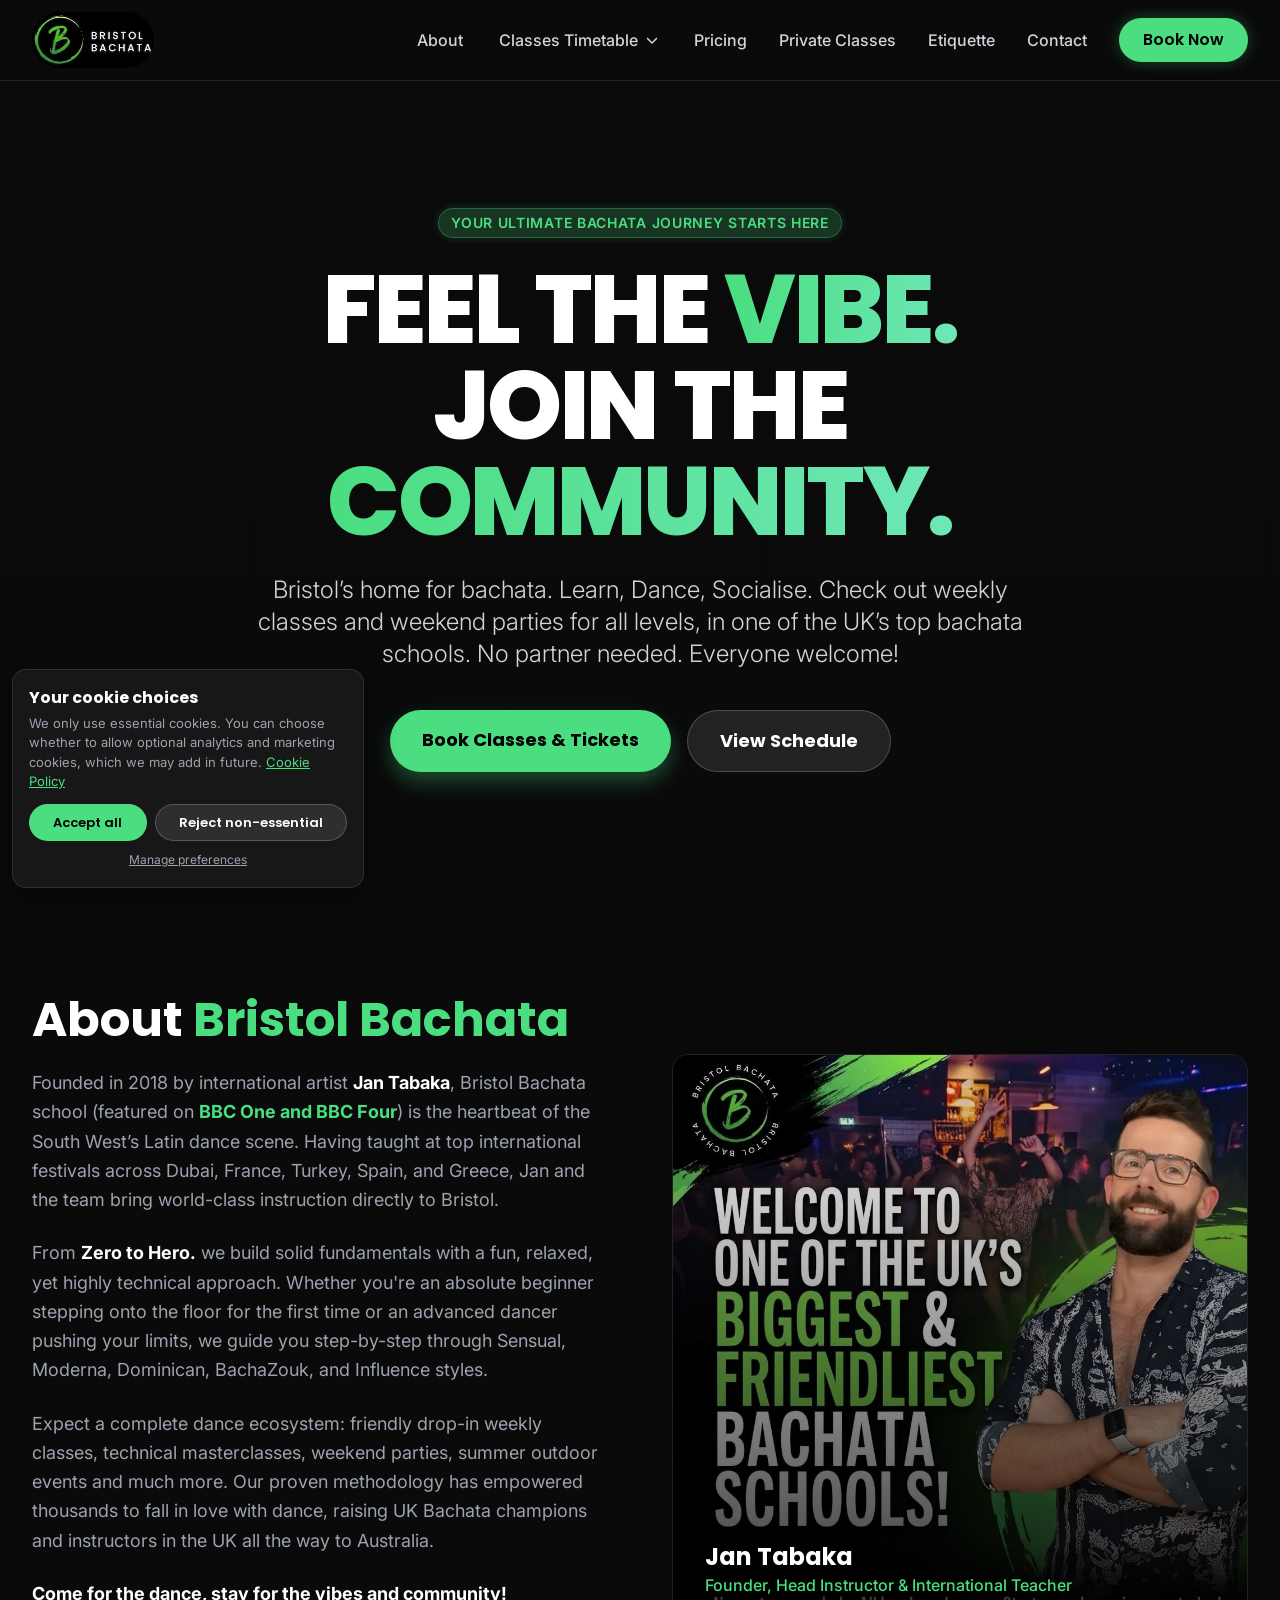
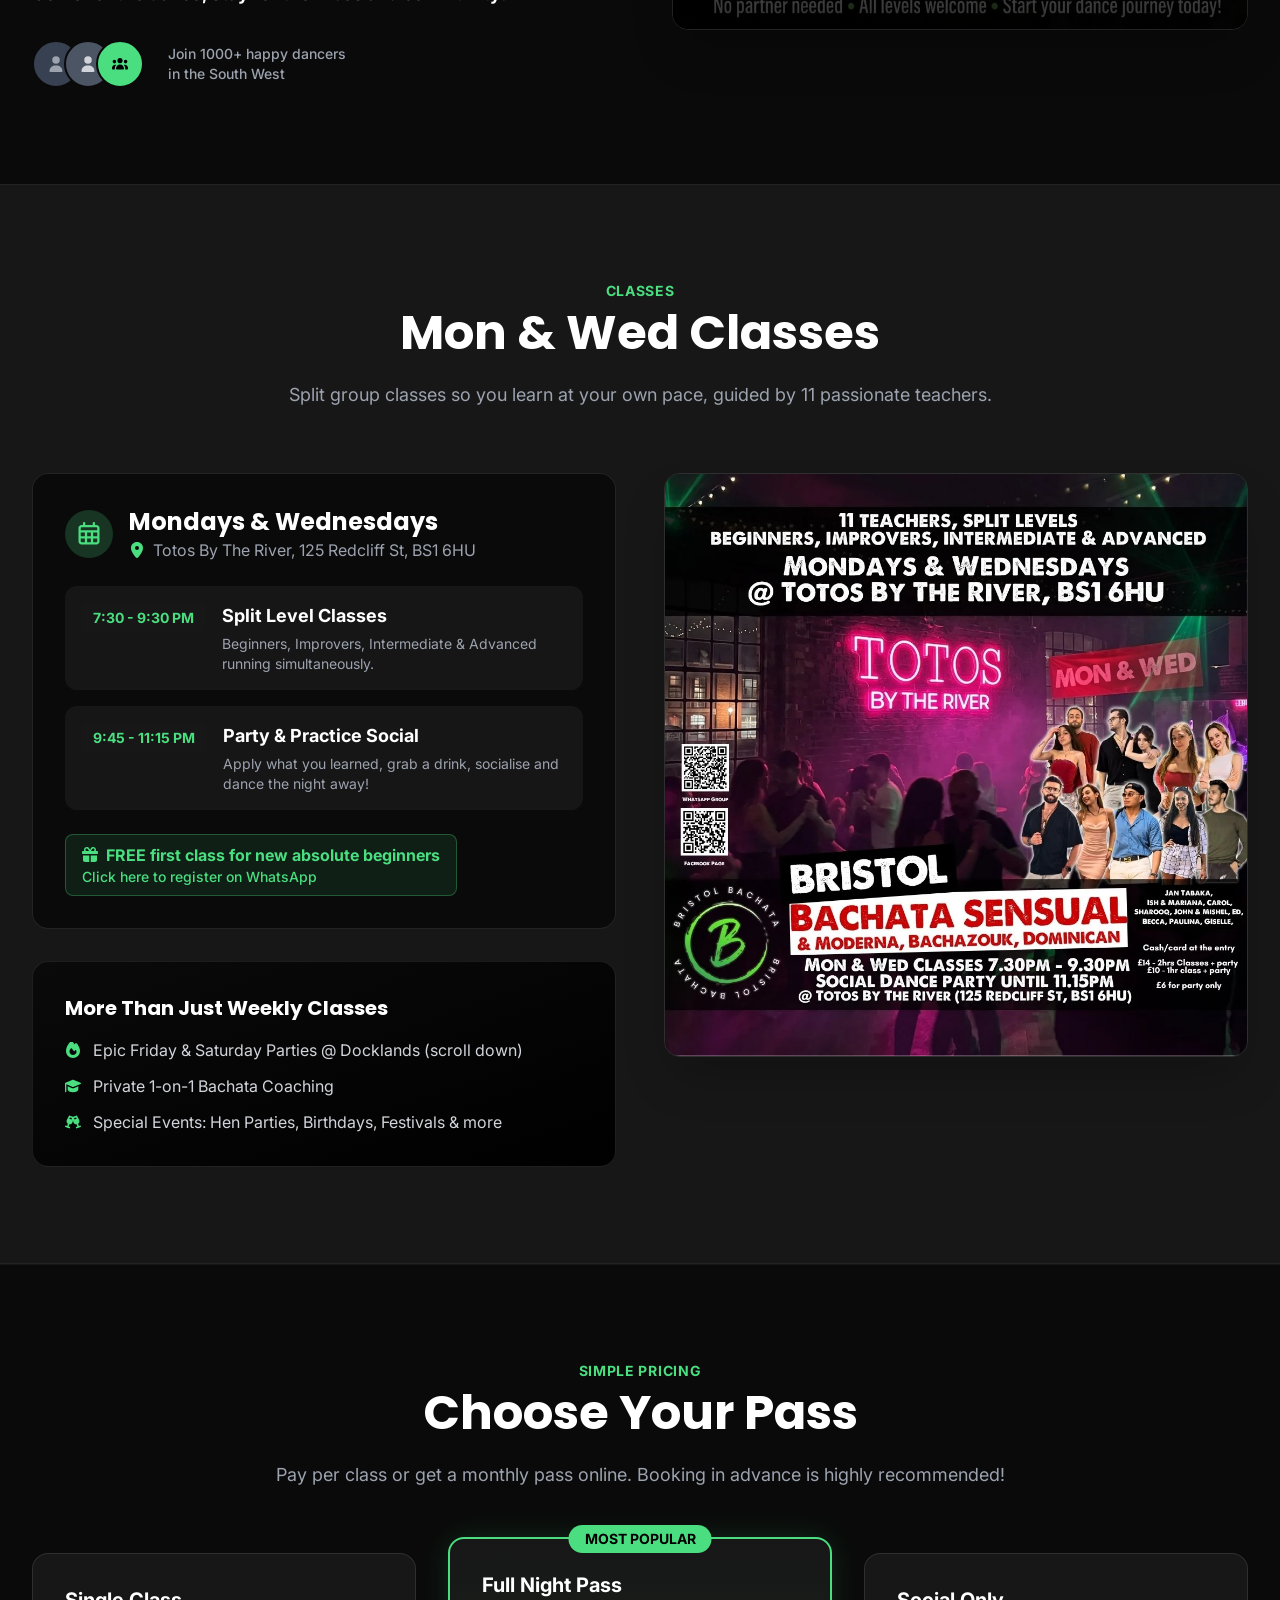
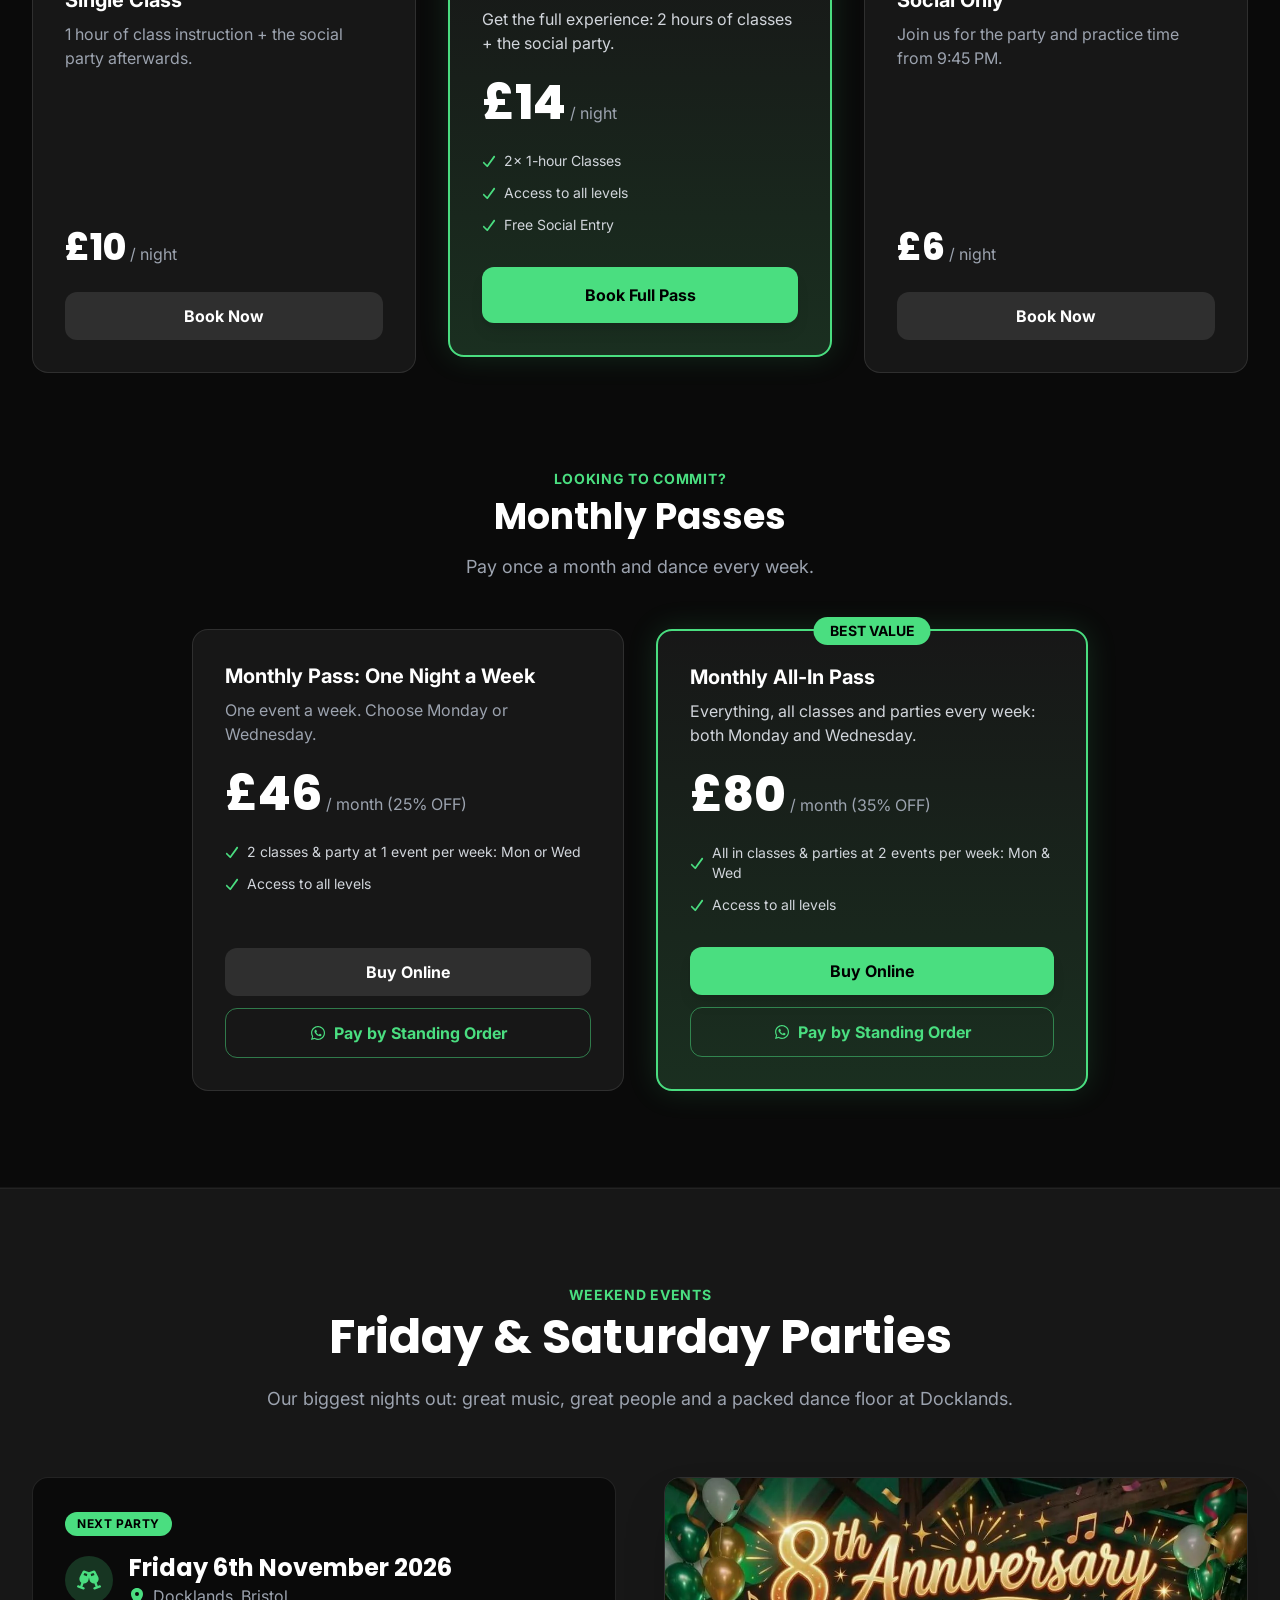
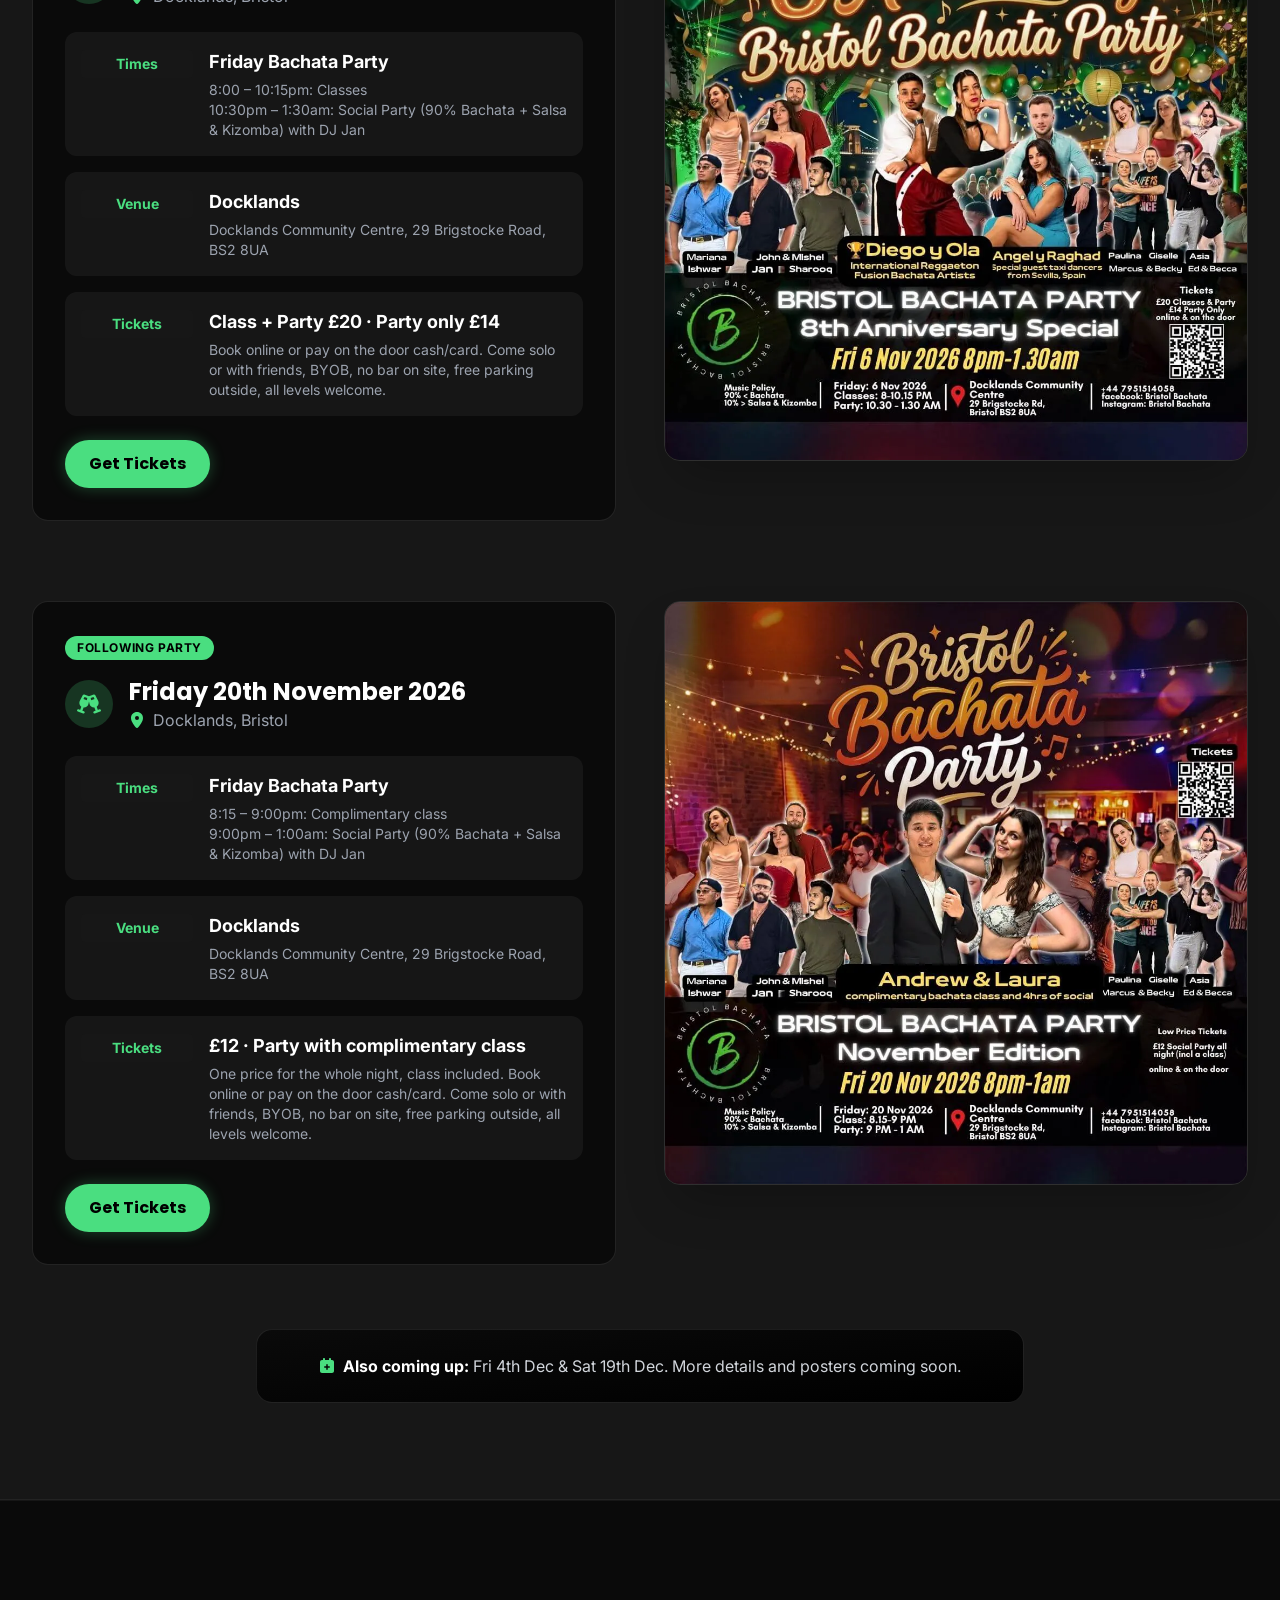
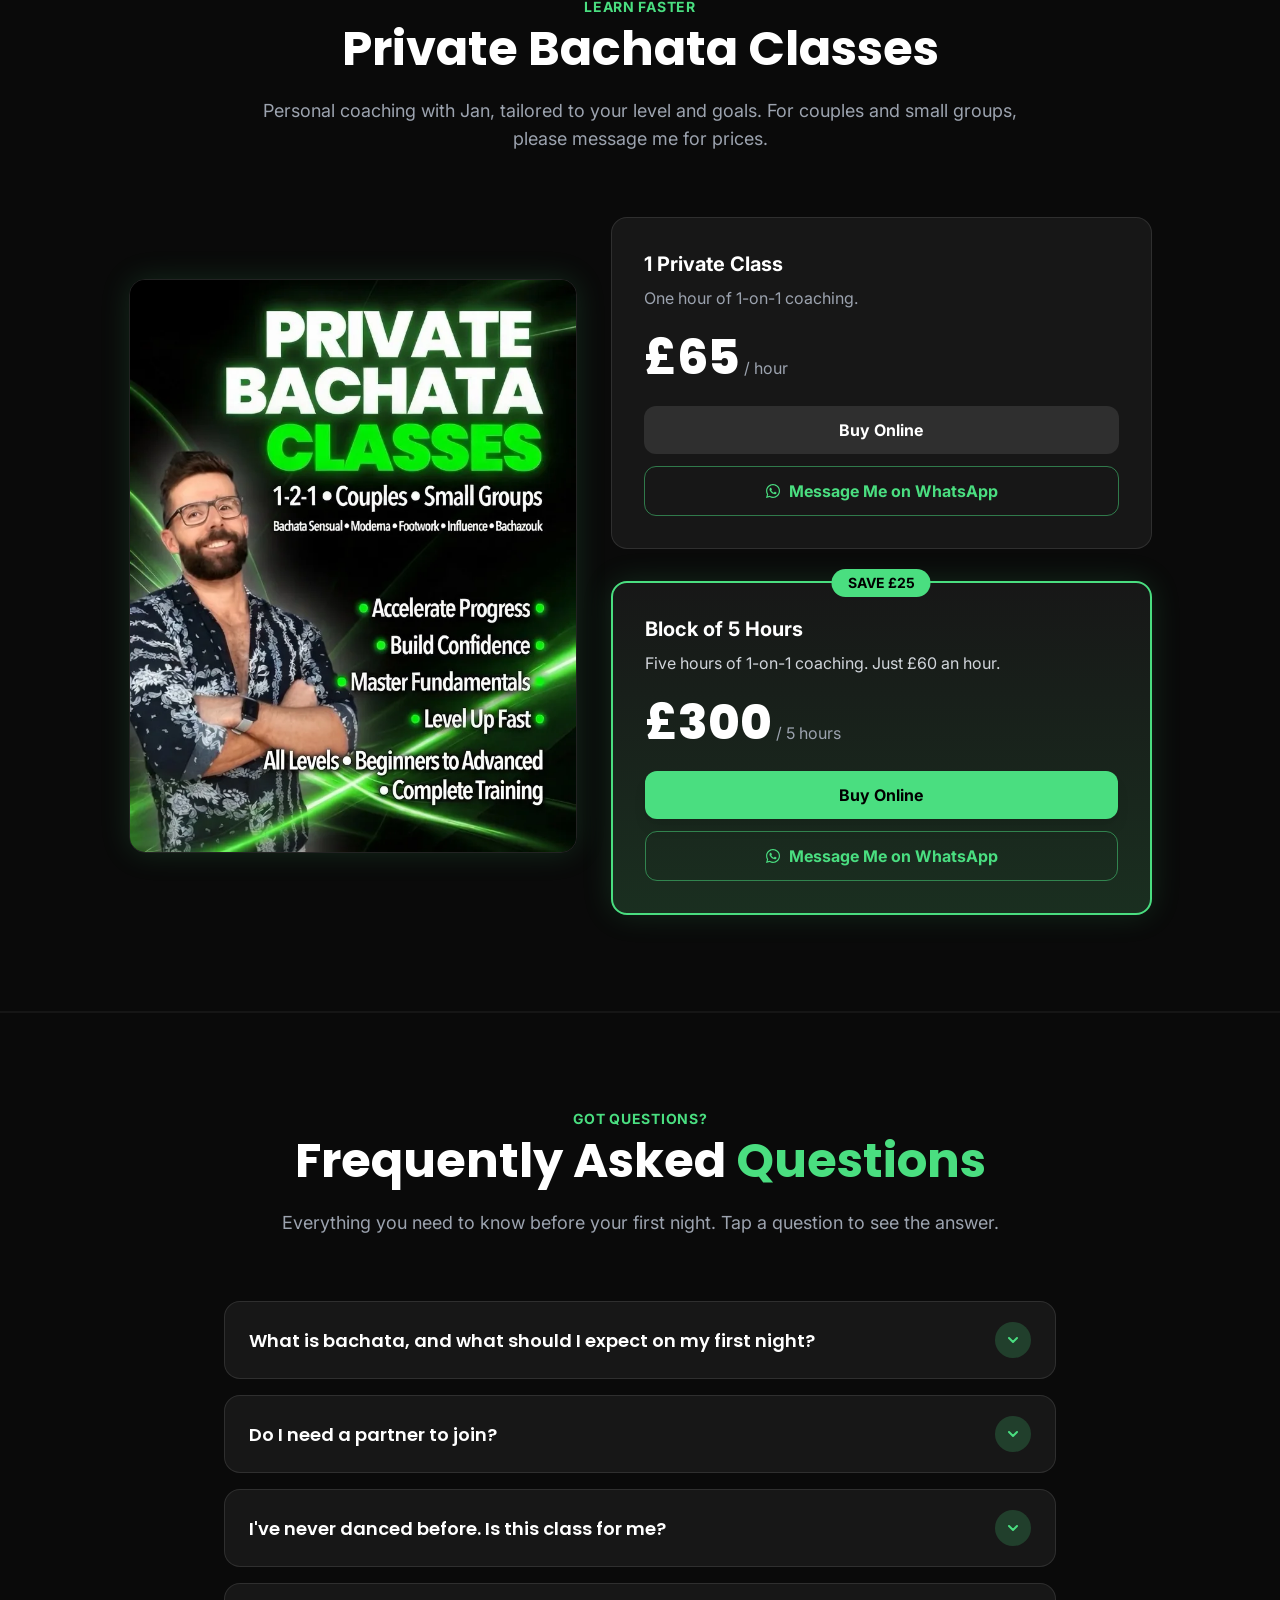
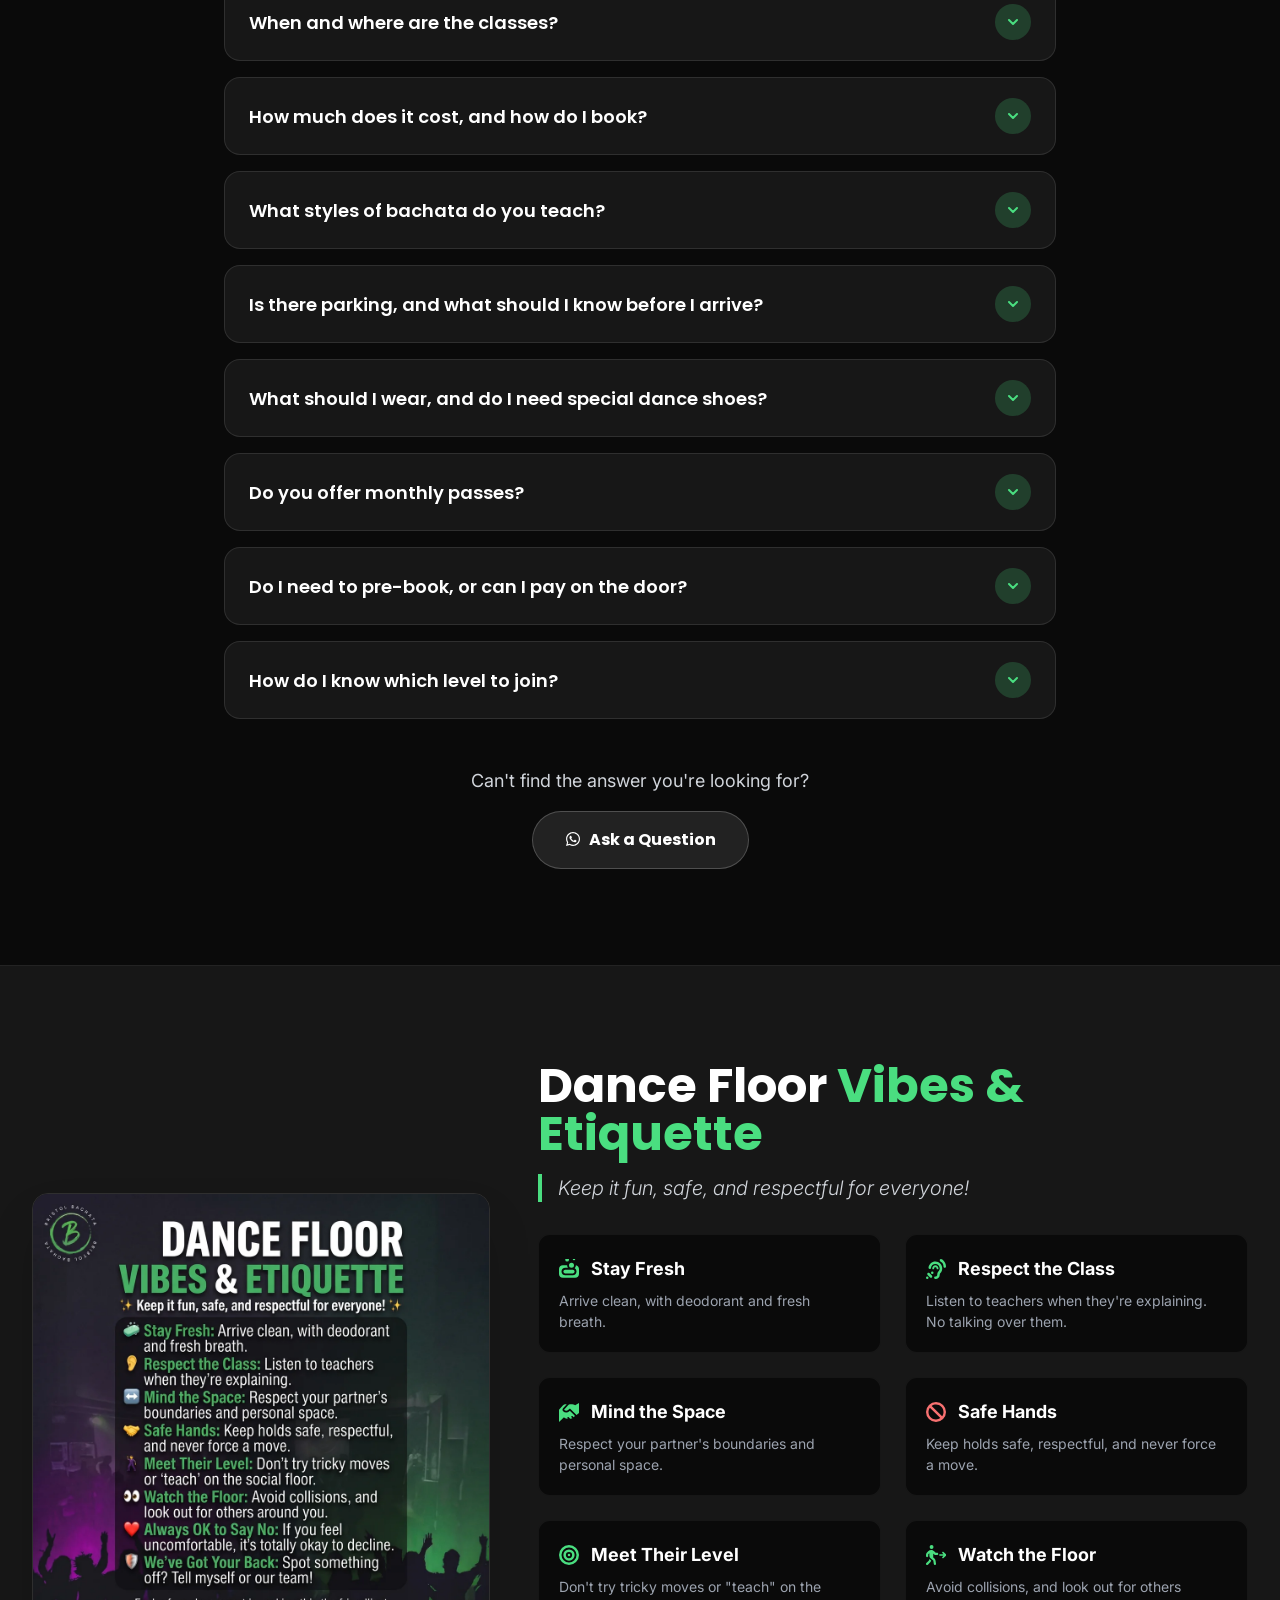
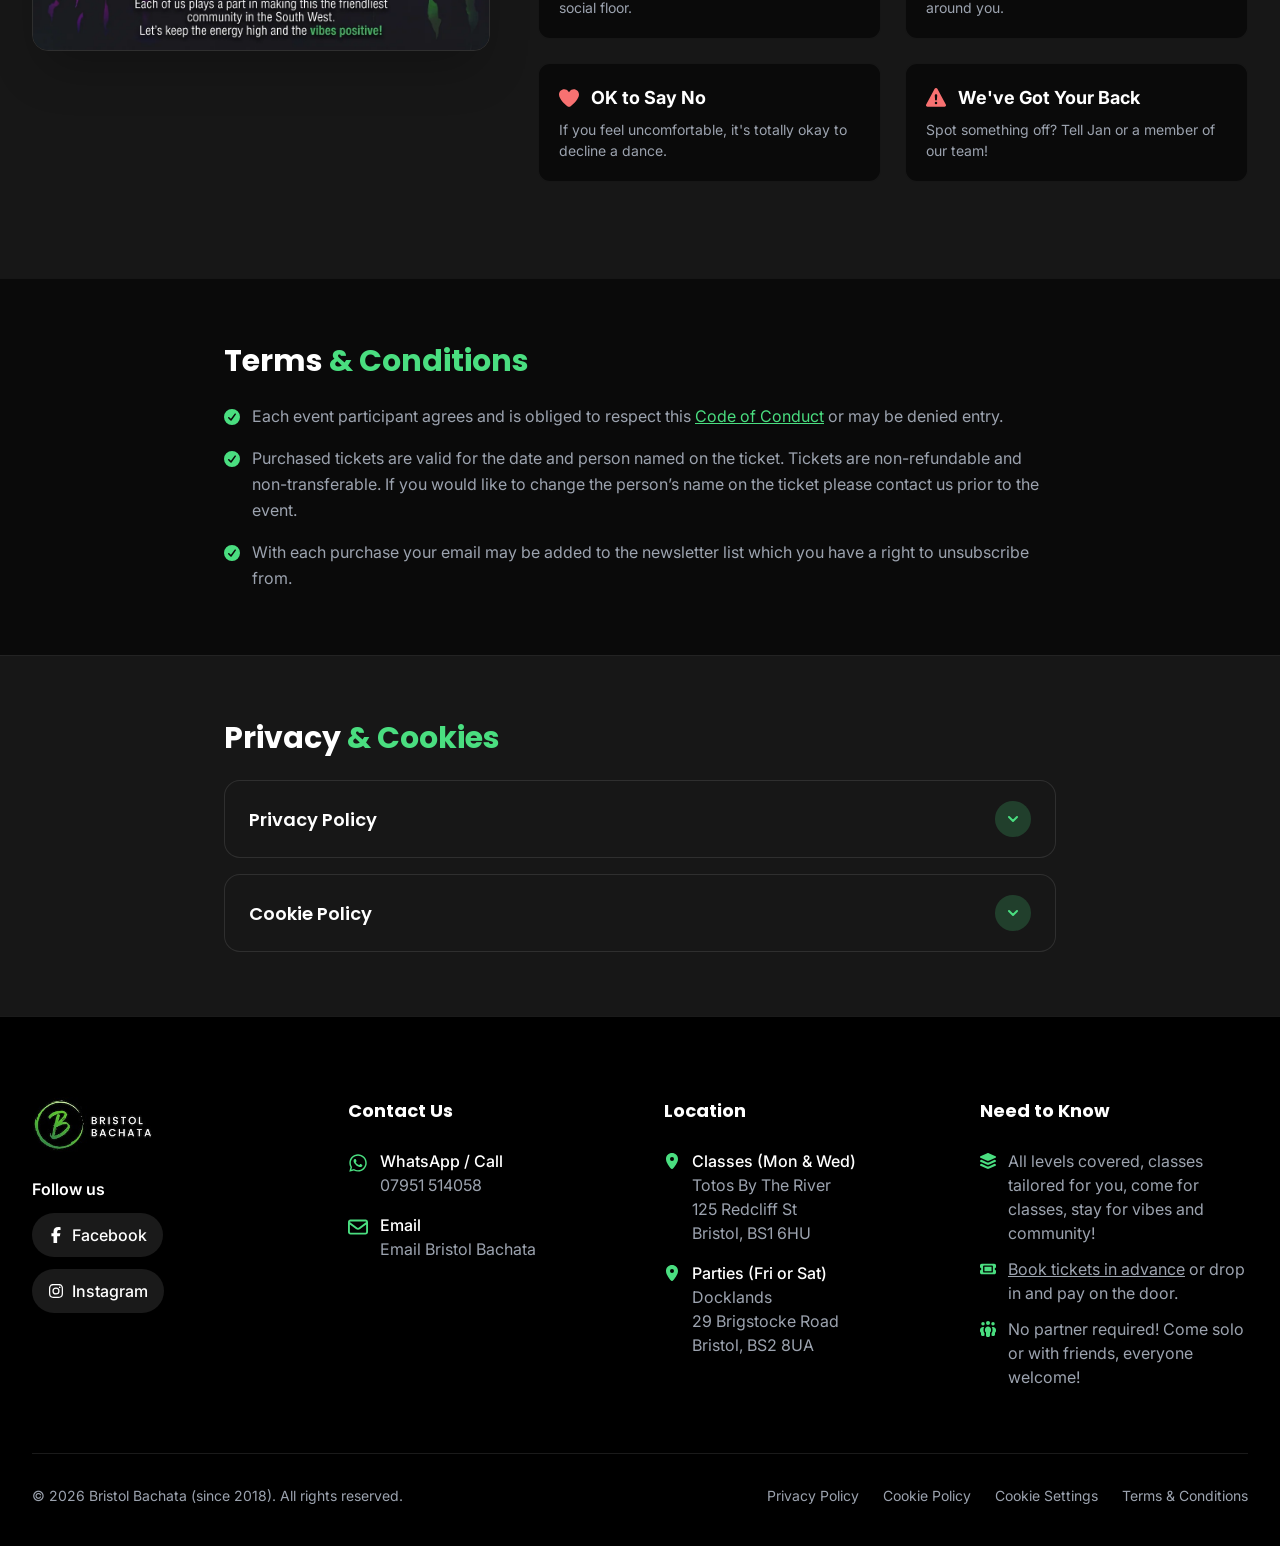
==== index.html @ 5a756c3c "little touches" ====
<!DOCTYPE html>
<html lang="en-GB" class="scroll-smooth">
<head>
    <meta charset="UTF-8">
    <meta name="viewport" content="width=device-width, initial-scale=1.0">
    <title>Bristol Bachata | Bachata Classes &amp; Parties in Bristol</title>
    <meta name="description" content="Bachata classes in Bristol every Monday &amp; Wednesday for all levels, plus Friday &amp; Saturday parties. No partner needed. Free first class for absolute beginners.">
    <meta name="robots" content="index, follow, max-image-preview:large, max-snippet:-1">
    <meta name="theme-color" content="#0a0a0a">
    <meta name="color-scheme" content="dark">
    <link rel="canonical" href="https://bristolbachata.co.uk/">
    <link rel="icon" href="/favicon.ico" sizes="48x48">
    <link rel="icon" href="/icon-192.png" type="image/png" sizes="192x192">
    <link rel="apple-touch-icon" href="/apple-touch-icon.png">

    <!-- Social sharing. Domain: bristolbachata.co.uk. If it ever changes, update this file, robots.txt and sitemap.xml -->
    <meta property="og:type" content="website">
    <meta property="og:site_name" content="Bristol Bachata">
    <meta property="og:locale" content="en_GB">
    <meta property="og:title" content="Bristol Bachata | Bachata Classes &amp; Parties in Bristol">
    <meta property="og:description" content="Bachata classes every Monday &amp; Wednesday for all levels, plus Friday &amp; Saturday parties. No partner needed. Free first class for absolute beginners.">
    <meta property="og:url" content="https://bristolbachata.co.uk/">
    <meta property="og:image" content="https://bristolbachata.co.uk/og-preview.webp">
    <meta property="og:image:type" content="image/webp">
    <meta property="og:image:width" content="1200">
    <meta property="og:image:height" content="630">
    <meta property="og:image:alt" content="Bristol Bachata logo with the words Feel the vibe. Join the community.">
    <meta name="twitter:card" content="summary_large_image">
    <meta name="twitter:title" content="Bristol Bachata | Bachata Classes &amp; Parties in Bristol">
    <meta name="twitter:description" content="Bachata classes every Monday &amp; Wednesday for all levels, plus Friday &amp; Saturday parties. No partner needed.">
    <meta name="twitter:image" content="https://bristolbachata.co.uk/og-preview.webp">

    <link rel="preconnect" href="https://fonts.googleapis.com">
    <link rel="preconnect" href="https://fonts.gstatic.com" crossorigin>

    <!-- All render-blocking CSS is inline: site rules first, then the minified Tailwind build (tailwind.css). Rebuild Tailwind, then paste the new output over the last line of this block. -->
    <style>
        html, body { max-width: 100%; overflow-x: hidden; }
        body { margin: 0; background: #0a0a0a; color: #f3f4f6; }
        .skip-link { position: absolute; top: -4rem; left: 1rem; z-index: 100; padding: .5rem 1rem; border-radius: .5rem; background: #4ade80; color: #000; font-weight: 600; }
        .skip-link:focus { top: 1rem; }
        .icon { display: inline-block; width: 1em; height: 1em; fill: currentColor; vertical-align: -.125em; flex-shrink: 0; }
        .private-grid { display: grid; gap: 2rem; align-items: center; max-width: 64rem; margin-inline: auto; }
        .private-cards { display: grid; gap: 2rem; }
        .private-poster { width: 100%; max-width: 28rem; height: auto; margin-inline: auto; }
        @media (min-width: 768px) and (max-width: 1023px) { .private-cards { grid-template-columns: 1fr 1fr; } }
        @media (min-width: 1024px) { .private-grid { grid-template-columns: 5fr 6fr; } }
        .nav-dropdown { position: relative; }
        .nav-dropdown summary { display: flex; align-items: center; gap: .5rem; padding: .5rem .25rem; list-style: none; cursor: pointer; }
        .nav-dropdown summary::-webkit-details-marker { display: none; }
*,:after,:before{--tw-border-spacing-x:0;--tw-border-spacing-y:0;--tw-translate-x:0;--tw-translate-y:0;--tw-rotate:0;--tw-skew-x:0;--tw-skew-y:0;--tw-scale-x:1;--tw-scale-y:1;--tw-pan-x: ;--tw-pan-y: ;--tw-pinch-zoom: ;--tw-scroll-snap-strictness:proximity;--tw-gradient-from-position: ;--tw-gradient-via-position: ;--tw-gradient-to-position: ;--tw-ordinal: ;--tw-slashed-zero: ;--tw-numeric-figure: ;--tw-numeric-spacing: ;--tw-numeric-fraction: ;--tw-ring-inset: ;--tw-ring-offset-width:0px;--tw-ring-offset-color:#fff;--tw-ring-color:rgba(59,130,246,.5);--tw-ring-offset-shadow:0 0 #0000;--tw-ring-shadow:0 0 #0000;--tw-shadow:0 0 #0000;--tw-shadow-colored:0 0 #0000;--tw-blur: ;--tw-brightness: ;--tw-contrast: ;--tw-grayscale: ;--tw-hue-rotate: ;--tw-invert: ;--tw-saturate: ;--tw-sepia: ;--tw-drop-shadow: ;--tw-backdrop-blur: ;--tw-backdrop-brightness: ;--tw-backdrop-contrast: ;--tw-backdrop-grayscale: ;--tw-backdrop-hue-rotate: ;--tw-backdrop-invert: ;--tw-backdrop-opacity: ;--tw-backdrop-saturate: ;--tw-backdrop-sepia: ;--tw-contain-size: ;--tw-contain-layout: ;--tw-contain-paint: ;--tw-contain-style: }::backdrop{--tw-border-spacing-x:0;--tw-border-spacing-y:0;--tw-translate-x:0;--tw-translate-y:0;--tw-rotate:0;--tw-skew-x:0;--tw-skew-y:0;--tw-scale-x:1;--tw-scale-y:1;--tw-pan-x: ;--tw-pan-y: ;--tw-pinch-zoom: ;--tw-scroll-snap-strictness:proximity;--tw-gradient-from-position: ;--tw-gradient-via-position: ;--tw-gradient-to-position: ;--tw-ordinal: ;--tw-slashed-zero: ;--tw-numeric-figure: ;--tw-numeric-spacing: ;--tw-numeric-fraction: ;--tw-ring-inset: ;--tw-ring-offset-width:0px;--tw-ring-offset-color:#fff;--tw-ring-color:rgba(59,130,246,.5);--tw-ring-offset-shadow:0 0 #0000;--tw-ring-shadow:0 0 #0000;--tw-shadow:0 0 #0000;--tw-shadow-colored:0 0 #0000;--tw-blur: ;--tw-brightness: ;--tw-contrast: ;--tw-grayscale: ;--tw-hue-rotate: ;--tw-invert: ;--tw-saturate: ;--tw-sepia: ;--tw-drop-shadow: ;--tw-backdrop-blur: ;--tw-backdrop-brightness: ;--tw-backdrop-contrast: ;--tw-backdrop-grayscale: ;--tw-backdrop-hue-rotate: ;--tw-backdrop-invert: ;--tw-backdrop-opacity: ;--tw-backdrop-saturate: ;--tw-backdrop-sepia: ;--tw-contain-size: ;--tw-contain-layout: ;--tw-contain-paint: ;--tw-contain-style: }/*! tailwindcss v3.4.17 | MIT License | https://tailwindcss.com*/*,:after,:before{border:0 solid #e5e7eb;box-sizing:border-box}:after,:before{--tw-content:""}:host,html{line-height:1.5;-webkit-text-size-adjust:100%;font-family:Inter,sans-serif;font-feature-settings:normal;font-variation-settings:normal;-moz-tab-size:4;-o-tab-size:4;tab-size:4;-webkit-tap-highlight-color:transparent}body{line-height:inherit;margin:0}hr{border-top-width:1px;color:inherit;height:0}abbr:where([title]){-webkit-text-decoration:underline dotted;text-decoration:underline dotted}h1,h2,h3,h4,h5,h6{font-size:inherit;font-weight:inherit}a{color:inherit;text-decoration:inherit}b,strong{font-weight:bolder}code,kbd,pre,samp{font-family:ui-monospace,SFMono-Regular,Menlo,Monaco,Consolas,Liberation Mono,Courier New,monospace;font-feature-settings:normal;font-size:1em;font-variation-settings:normal}small{font-size:80%}sub,sup{font-size:75%;line-height:0;position:relative;vertical-align:baseline}sub{bottom:-.25em}sup{top:-.5em}table{border-collapse:collapse;border-color:inherit;text-indent:0}button,input,optgroup,select,textarea{color:inherit;font-family:inherit;font-feature-settings:inherit;font-size:100%;font-variation-settings:inherit;font-weight:inherit;letter-spacing:inherit;line-height:inherit;margin:0;padding:0}button,select{text-transform:none}button,input:where([type=button]),input:where([type=reset]),input:where([type=submit]){-webkit-appearance:button;background-color:transparent;background-image:none}:-moz-focusring{outline:auto}:-moz-ui-invalid{box-shadow:none}progress{vertical-align:baseline}::-webkit-inner-spin-button,::-webkit-outer-spin-button{height:auto}[type=search]{-webkit-appearance:textfield;outline-offset:-2px}::-webkit-search-decoration{-webkit-appearance:none}::-webkit-file-upload-button{-webkit-appearance:button;font:inherit}summary{display:list-item}blockquote,dd,dl,figure,h1,h2,h3,h4,h5,h6,hr,p,pre{margin:0}fieldset{margin:0}fieldset,legend{padding:0}menu,ol,ul{list-style:none;margin:0;padding:0}dialog{padding:0}textarea{resize:vertical}input::-moz-placeholder,textarea::-moz-placeholder{color:#9ca3af;opacity:1}input::placeholder,textarea::placeholder{color:#9ca3af;opacity:1}[role=button],button{cursor:pointer}:disabled{cursor:default}audio,canvas,embed,iframe,img,object,svg,video{display:block;vertical-align:middle}img,video{height:auto;max-width:100%}[hidden]:where(:not([hidden=until-found])){display:none}.sr-only{height:1px;margin:-1px;overflow:hidden;padding:0;position:absolute;width:1px;clip:rect(0,0,0,0);border-width:0;white-space:nowrap}.fixed{position:fixed}.absolute{position:absolute}.relative{position:relative}.inset-0{inset:0}.inset-x-4{left:1rem;right:1rem}.-right-10{right:-2.5rem}.-top-10{top:-2.5rem}.bottom-4{bottom:1rem}.left-0{left:0}.left-1\/2{left:50%}.right-0{right:0}.top-0{top:0}.top-1\/2{top:50%}.-z-10{z-index:-10}.z-0{z-index:0}.z-10{z-index:10}.z-50{z-index:50}.z-\[70\]{z-index:70}.mx-auto{margin-left:auto;margin-right:auto}.mb-10{margin-bottom:2.5rem}.mb-12{margin-bottom:3rem}.mb-16{margin-bottom:4rem}.mb-2{margin-bottom:.5rem}.mb-3{margin-bottom:.75rem}.mb-4{margin-bottom:1rem}.mb-5{margin-bottom:1.25rem}.mb-6{margin-bottom:1.5rem}.mb-8{margin-bottom:2rem}.mr-2{margin-right:.5rem}.mt-0{margin-top:0}.mt-0\.5{margin-top:.125rem}.mt-1{margin-top:.25rem}.mt-1\.5{margin-top:.375rem}.mt-12{margin-top:3rem}.mt-16{margin-top:4rem}.mt-2{margin-top:.5rem}.mt-24{margin-top:6rem}.mt-4{margin-top:1rem}.mt-6{margin-top:1.5rem}.mt-8{margin-top:2rem}.mt-auto{margin-top:auto}.block{display:block}.inline-block{display:inline-block}.flex{display:flex}.inline-flex{display:inline-flex}.grid{display:grid}.hidden{display:none}.h-12{height:3rem}.h-14{height:3.5rem}.h-20{height:5rem}.h-6{height:1.5rem}.h-64{height:16rem}.h-9{height:2.25rem}.h-96{height:24rem}.h-auto{height:auto}.h-full{height:100%}.h-screen{height:100vh}.max-h-\[85vh\]{max-height:85vh}.w-11{width:2.75rem}.w-12{width:3rem}.w-24{width:6rem}.w-4{width:1rem}.w-64{width:16rem}.w-9{width:2.25rem}.w-96{width:24rem}.w-full{width:100%}.min-w-0{min-width:0}.max-w-2xl{max-width:42rem}.max-w-3xl{max-width:48rem}.max-w-4xl{max-width:56rem}.max-w-5xl{max-width:64rem}.max-w-7xl{max-width:80rem}.flex-1{flex:1 1 0%}.flex-shrink-0{flex-shrink:0}.flex-grow{flex-grow:1}.-translate-x-1\/2{--tw-translate-x:-50%}.-translate-x-1\/2,.-translate-y-1\/2{transform:translate(var(--tw-translate-x),var(--tw-translate-y)) rotate(var(--tw-rotate)) skewX(var(--tw-skew-x)) skewY(var(--tw-skew-y)) scaleX(var(--tw-scale-x)) scaleY(var(--tw-scale-y))}.-translate-y-1\/2{--tw-translate-y:-50%}.translate-x-1\/2{--tw-translate-x:50%}.transform,.translate-x-1\/2{transform:translate(var(--tw-translate-x),var(--tw-translate-y)) rotate(var(--tw-rotate)) skewX(var(--tw-skew-x)) skewY(var(--tw-skew-y)) scaleX(var(--tw-scale-x)) scaleY(var(--tw-scale-y))}.cursor-pointer{cursor:pointer}.scroll-mt-28{scroll-margin-top:7rem}.list-none{list-style-type:none}.grid-cols-1{grid-template-columns:repeat(1,minmax(0,1fr))}.flex-col{flex-direction:column}.flex-wrap{flex-wrap:wrap}.items-start{align-items:flex-start}.items-center{align-items:center}.justify-end{justify-content:flex-end}.justify-center{justify-content:center}.justify-between{justify-content:space-between}.gap-12{gap:3rem}.gap-16{gap:4rem}.gap-2{gap:.5rem}.gap-3{gap:.75rem}.gap-4{gap:1rem}.gap-6{gap:1.5rem}.gap-8{gap:2rem}.gap-x-6{-moz-column-gap:1.5rem;column-gap:1.5rem}.gap-y-2{row-gap:.5rem}.-space-x-4>:not([hidden])~:not([hidden]){--tw-space-x-reverse:0;margin-left:calc(-1rem*(1 - var(--tw-space-x-reverse)));margin-right:calc(-1rem*var(--tw-space-x-reverse))}.space-x-8>:not([hidden])~:not([hidden]){--tw-space-x-reverse:0;margin-left:calc(2rem*(1 - var(--tw-space-x-reverse)));margin-right:calc(2rem*var(--tw-space-x-reverse))}.space-y-1>:not([hidden])~:not([hidden]){--tw-space-y-reverse:0;margin-bottom:calc(.25rem*var(--tw-space-y-reverse));margin-top:calc(.25rem*(1 - var(--tw-space-y-reverse)))}.space-y-2>:not([hidden])~:not([hidden]){--tw-space-y-reverse:0;margin-bottom:calc(.5rem*var(--tw-space-y-reverse));margin-top:calc(.5rem*(1 - var(--tw-space-y-reverse)))}.space-y-20>:not([hidden])~:not([hidden]){--tw-space-y-reverse:0;margin-bottom:calc(5rem*var(--tw-space-y-reverse));margin-top:calc(5rem*(1 - var(--tw-space-y-reverse)))}.space-y-3>:not([hidden])~:not([hidden]){--tw-space-y-reverse:0;margin-bottom:calc(.75rem*var(--tw-space-y-reverse));margin-top:calc(.75rem*(1 - var(--tw-space-y-reverse)))}.space-y-4>:not([hidden])~:not([hidden]){--tw-space-y-reverse:0;margin-bottom:calc(1rem*var(--tw-space-y-reverse));margin-top:calc(1rem*(1 - var(--tw-space-y-reverse)))}.space-y-6>:not([hidden])~:not([hidden]){--tw-space-y-reverse:0;margin-bottom:calc(1.5rem*var(--tw-space-y-reverse));margin-top:calc(1.5rem*(1 - var(--tw-space-y-reverse)))}.space-y-8>:not([hidden])~:not([hidden]){--tw-space-y-reverse:0;margin-bottom:calc(2rem*var(--tw-space-y-reverse));margin-top:calc(2rem*(1 - var(--tw-space-y-reverse)))}.overflow-hidden{overflow:hidden}.overflow-y-auto{overflow-y:auto}.scroll-smooth{scroll-behavior:smooth}.whitespace-nowrap{white-space:nowrap}.rounded{border-radius:.25rem}.rounded-2xl{border-radius:1rem}.rounded-full{border-radius:9999px}.rounded-lg{border-radius:.5rem}.rounded-xl{border-radius:.75rem}.border{border-width:1px}.border-2{border-width:2px}.border-y{border-top-width:1px}.border-b,.border-y{border-bottom-width:1px}.border-l-4{border-left-width:4px}.border-t{border-top-width:1px}.border-bbDark{--tw-border-opacity:1;border-color:rgb(10 10 10/var(--tw-border-opacity,1))}.border-bbGreen{--tw-border-opacity:1;border-color:rgb(74 222 128/var(--tw-border-opacity,1))}.border-bbGreen\/30{border-color:rgba(74,222,128,.3)}.border-bbGreen\/50{border-color:rgba(74,222,128,.5)}.border-white\/10{border-color:hsla(0,0%,100%,.1)}.border-white\/20{border-color:hsla(0,0%,100%,.2)}.border-white\/5{border-color:hsla(0,0%,100%,.05)}.bg-bbCard{--tw-bg-opacity:1;background-color:rgb(23 23 23/var(--tw-bg-opacity,1))}.bg-bbDark{--tw-bg-opacity:1;background-color:rgb(10 10 10/var(--tw-bg-opacity,1))}.bg-bbDark\/90{background-color:hsla(0,0%,4%,.9)}.bg-bbGreen{--tw-bg-opacity:1;background-color:rgb(74 222 128/var(--tw-bg-opacity,1))}.bg-bbGreen\/10{background-color:rgba(74,222,128,.1)}.bg-bbGreen\/20{background-color:rgba(74,222,128,.2)}.bg-black{--tw-bg-opacity:1;background-color:rgb(0 0 0/var(--tw-bg-opacity,1))}.bg-gray-600{--tw-bg-opacity:1;background-color:rgb(75 85 99/var(--tw-bg-opacity,1))}.bg-gray-700{--tw-bg-opacity:1;background-color:rgb(55 65 81/var(--tw-bg-opacity,1))}.bg-white\/10{background-color:hsla(0,0%,100%,.1)}.bg-white\/20{background-color:hsla(0,0%,100%,.2)}.bg-white\/5{background-color:hsla(0,0%,100%,.05)}.bg-gradient-to-b{background-image:linear-gradient(to bottom,var(--tw-gradient-stops))}.bg-gradient-to-br{background-image:linear-gradient(to bottom right,var(--tw-gradient-stops))}.bg-gradient-to-r{background-image:linear-gradient(to right,var(--tw-gradient-stops))}.bg-gradient-to-t{background-image:linear-gradient(to top,var(--tw-gradient-stops))}.from-bbCard{--tw-gradient-from:#171717 var(--tw-gradient-from-position);--tw-gradient-to:hsla(0,0%,9%,0) var(--tw-gradient-to-position);--tw-gradient-stops:var(--tw-gradient-from),var(--tw-gradient-to)}.from-bbDark{--tw-gradient-from:#0a0a0a var(--tw-gradient-from-position);--tw-gradient-to:hsla(0,0%,4%,0) var(--tw-gradient-to-position);--tw-gradient-stops:var(--tw-gradient-from),var(--tw-gradient-to)}.from-bbDark\/80{--tw-gradient-from:hsla(0,0%,4%,.8) var(--tw-gradient-from-position);--tw-gradient-to:hsla(0,0%,4%,0) var(--tw-gradient-to-position);--tw-gradient-stops:var(--tw-gradient-from),var(--tw-gradient-to)}.from-bbGreen{--tw-gradient-from:#4ade80 var(--tw-gradient-from-position);--tw-gradient-to:rgba(74,222,128,0) var(--tw-gradient-to-position);--tw-gradient-stops:var(--tw-gradient-from),var(--tw-gradient-to)}.from-black\/80{--tw-gradient-from:rgba(0,0,0,.8) var(--tw-gradient-from-position);--tw-gradient-to:transparent var(--tw-gradient-to-position);--tw-gradient-stops:var(--tw-gradient-from),var(--tw-gradient-to)}.via-bbDark\/60{--tw-gradient-to:hsla(0,0%,4%,0) var(--tw-gradient-to-position);--tw-gradient-stops:var(--tw-gradient-from),hsla(0,0%,4%,.6) var(--tw-gradient-via-position),var(--tw-gradient-to)}.to-\[\#1a2f20\]{--tw-gradient-to:#1a2f20 var(--tw-gradient-to-position)}.to-bbDark{--tw-gradient-to:#0a0a0a var(--tw-gradient-to-position)}.to-black{--tw-gradient-to:#000 var(--tw-gradient-to-position)}.to-emerald-300{--tw-gradient-to:#6ee7b7 var(--tw-gradient-to-position)}.to-transparent{--tw-gradient-to:transparent var(--tw-gradient-to-position)}.bg-clip-text{-webkit-background-clip:text;background-clip:text}.object-contain{-o-object-fit:contain;object-fit:contain}.object-cover{-o-object-fit:cover;object-fit:cover}.p-2{padding:.5rem}.p-4{padding:1rem}.p-5{padding:1.25rem}.p-6{padding:1.5rem}.p-8{padding:2rem}.px-2{padding-left:.5rem;padding-right:.5rem}.px-3{padding-left:.75rem;padding-right:.75rem}.px-4{padding-left:1rem;padding-right:1rem}.px-5{padding-left:1.25rem;padding-right:1.25rem}.px-6{padding-left:1.5rem;padding-right:1.5rem}.px-8{padding-left:2rem;padding-right:2rem}.py-1{padding-bottom:.25rem;padding-top:.25rem}.py-16{padding-bottom:4rem;padding-top:4rem}.py-2{padding-bottom:.5rem;padding-top:.5rem}.py-2\.5{padding-bottom:.625rem;padding-top:.625rem}.py-24{padding-bottom:6rem;padding-top:6rem}.py-3{padding-bottom:.75rem;padding-top:.75rem}.py-4{padding-bottom:1rem;padding-top:1rem}.pb-10{padding-bottom:2.5rem}.pb-4{padding-bottom:1rem}.pb-6{padding-bottom:1.5rem}.pl-4{padding-left:1rem}.pt-2{padding-top:.5rem}.pt-20{padding-top:5rem}.pt-8{padding-top:2rem}.text-center{text-align:center}.font-heading{font-family:Poppins,sans-serif}.text-2xl{font-size:1.5rem;line-height:2rem}.text-3xl{font-size:1.875rem;line-height:2.25rem}.text-4xl{font-size:2.25rem;line-height:2.5rem}.text-5xl{font-size:3rem;line-height:1}.text-base{font-size:1rem;line-height:1.5rem}.text-lg{font-size:1.125rem;line-height:1.75rem}.text-sm{font-size:.875rem;line-height:1.25rem}.text-xl{font-size:1.25rem;line-height:1.75rem}.text-xs{font-size:.75rem;line-height:1rem}.font-bold{font-weight:700}.font-extrabold{font-weight:800}.font-light{font-weight:300}.font-medium{font-weight:500}.font-semibold{font-weight:600}.uppercase{text-transform:uppercase}.italic{font-style:italic}.leading-relaxed{line-height:1.625}.leading-tight{line-height:1.25}.tracking-tight{letter-spacing:-.025em}.tracking-tighter{letter-spacing:-.05em}.tracking-wider{letter-spacing:.05em}.text-bbGreen{--tw-text-opacity:1;color:rgb(74 222 128/var(--tw-text-opacity,1))}.text-black{--tw-text-opacity:1;color:rgb(0 0 0/var(--tw-text-opacity,1))}.text-gray-300{--tw-text-opacity:1;color:rgb(209 213 219/var(--tw-text-opacity,1))}.text-gray-400{--tw-text-opacity:1;color:rgb(156 163 175/var(--tw-text-opacity,1))}.text-red-400{--tw-text-opacity:1;color:rgb(248 113 113/var(--tw-text-opacity,1))}.text-red-500{--tw-text-opacity:1;color:rgb(239 68 68/var(--tw-text-opacity,1))}.text-transparent{color:transparent}.text-white{--tw-text-opacity:1;color:rgb(255 255 255/var(--tw-text-opacity,1))}.underline{text-decoration-line:underline}.antialiased{-webkit-font-smoothing:antialiased;-moz-osx-font-smoothing:grayscale}.opacity-100{opacity:1}.opacity-40{opacity:.4}.opacity-50{opacity:.5}.opacity-60{opacity:.6}.opacity-70{opacity:.7}.opacity-80{opacity:.8}.opacity-90{opacity:.9}.shadow-2xl{--tw-shadow:0 25px 50px -12px rgba(0,0,0,.25);--tw-shadow-colored:0 25px 50px -12px var(--tw-shadow-color)}.shadow-2xl,.shadow-\[0_0_10px_rgba\(74\2c 222\2c 128\2c 0\.2\)\]{box-shadow:var(--tw-ring-offset-shadow,0 0 #0000),var(--tw-ring-shadow,0 0 #0000),var(--tw-shadow)}.shadow-\[0_0_10px_rgba\(74\2c 222\2c 128\2c 0\.2\)\]{--tw-shadow:0 0 10px rgba(74,222,128,.2);--tw-shadow-colored:0 0 10px var(--tw-shadow-color)}.shadow-\[0_0_15px_rgba\(74\2c 222\2c 128\2c 0\.3\)\]{--tw-shadow:0 0 15px rgba(74,222,128,.3);--tw-shadow-colored:0 0 15px var(--tw-shadow-color);box-shadow:var(--tw-ring-offset-shadow,0 0 #0000),var(--tw-ring-shadow,0 0 #0000),var(--tw-shadow)}.shadow-\[0_0_30px_rgba\(74\2c 222\2c 128\2c 0\.15\)\]{--tw-shadow:0 0 30px rgba(74,222,128,.15);--tw-shadow-colored:0 0 30px var(--tw-shadow-color);box-shadow:var(--tw-ring-offset-shadow,0 0 #0000),var(--tw-ring-shadow,0 0 #0000),var(--tw-shadow)}.shadow-\[0_10px_20px_rgba\(74\2c 222\2c 128\2c 0\.3\)\]{--tw-shadow:0 10px 20px rgba(74,222,128,.3);--tw-shadow-colored:0 10px 20px var(--tw-shadow-color)}.shadow-\[0_10px_20px_rgba\(74\2c 222\2c 128\2c 0\.3\)\],.shadow-lg{box-shadow:var(--tw-ring-offset-shadow,0 0 #0000),var(--tw-ring-shadow,0 0 #0000),var(--tw-shadow)}.shadow-lg{--tw-shadow:0 10px 15px -3px rgba(0,0,0,.1),0 4px 6px -4px rgba(0,0,0,.1);--tw-shadow-colored:0 10px 15px -3px var(--tw-shadow-color),0 4px 6px -4px var(--tw-shadow-color)}.blur-3xl{--tw-blur:blur(64px);filter:var(--tw-blur) var(--tw-brightness) var(--tw-contrast) var(--tw-grayscale) var(--tw-hue-rotate) var(--tw-invert) var(--tw-saturate) var(--tw-sepia) var(--tw-drop-shadow)}.backdrop-blur-md{--tw-backdrop-blur:blur(12px)}.backdrop-blur-md,.backdrop-blur-sm{-webkit-backdrop-filter:var(--tw-backdrop-blur) var(--tw-backdrop-brightness) var(--tw-backdrop-contrast) var(--tw-backdrop-grayscale) var(--tw-backdrop-hue-rotate) var(--tw-backdrop-invert) var(--tw-backdrop-opacity) var(--tw-backdrop-saturate) var(--tw-backdrop-sepia);backdrop-filter:var(--tw-backdrop-blur) var(--tw-backdrop-brightness) var(--tw-backdrop-contrast) var(--tw-backdrop-grayscale) var(--tw-backdrop-hue-rotate) var(--tw-backdrop-invert) var(--tw-backdrop-opacity) var(--tw-backdrop-saturate) var(--tw-backdrop-sepia)}.backdrop-blur-sm{--tw-backdrop-blur:blur(4px)}.transition{transition-duration:.15s;transition-property:color,background-color,border-color,text-decoration-color,fill,stroke,opacity,box-shadow,transform,filter,-webkit-backdrop-filter;transition-property:color,background-color,border-color,text-decoration-color,fill,stroke,opacity,box-shadow,transform,filter,backdrop-filter;transition-property:color,background-color,border-color,text-decoration-color,fill,stroke,opacity,box-shadow,transform,filter,backdrop-filter,-webkit-backdrop-filter;transition-timing-function:cubic-bezier(.4,0,.2,1)}.transition-all{transition-duration:.15s;transition-property:all;transition-timing-function:cubic-bezier(.4,0,.2,1)}.transition-colors{transition-duration:.15s;transition-property:color,background-color,border-color,text-decoration-color,fill,stroke;transition-timing-function:cubic-bezier(.4,0,.2,1)}.transition-transform{transition-duration:.15s;transition-property:transform;transition-timing-function:cubic-bezier(.4,0,.2,1)}.duration-300{transition-duration:.3s}.selection\:bg-bbGreen ::-moz-selection{--tw-bg-opacity:1;background-color:rgb(74 222 128/var(--tw-bg-opacity,1))}.selection\:bg-bbGreen ::selection{--tw-bg-opacity:1;background-color:rgb(74 222 128/var(--tw-bg-opacity,1))}.selection\:text-black ::-moz-selection{--tw-text-opacity:1;color:rgb(0 0 0/var(--tw-text-opacity,1))}.selection\:text-black ::selection{--tw-text-opacity:1;color:rgb(0 0 0/var(--tw-text-opacity,1))}.selection\:bg-bbGreen::-moz-selection{--tw-bg-opacity:1;background-color:rgb(74 222 128/var(--tw-bg-opacity,1))}.selection\:bg-bbGreen::selection{--tw-bg-opacity:1;background-color:rgb(74 222 128/var(--tw-bg-opacity,1))}.selection\:text-black::-moz-selection{--tw-text-opacity:1;color:rgb(0 0 0/var(--tw-text-opacity,1))}.selection\:text-black::selection{--tw-text-opacity:1;color:rgb(0 0 0/var(--tw-text-opacity,1))}.after\:absolute:after{content:var(--tw-content);position:absolute}.after\:left-0\.5:after{content:var(--tw-content);left:.125rem}.after\:top-0\.5:after{content:var(--tw-content);top:.125rem}.after\:h-5:after{content:var(--tw-content);height:1.25rem}.after\:w-5:after{content:var(--tw-content);width:1.25rem}.after\:rounded-full:after{border-radius:9999px;content:var(--tw-content)}.after\:bg-white:after{content:var(--tw-content);--tw-bg-opacity:1;background-color:rgb(255 255 255/var(--tw-bg-opacity,1))}.after\:transition-transform:after{content:var(--tw-content);transition-duration:.15s;transition-property:transform;transition-timing-function:cubic-bezier(.4,0,.2,1)}.after\:content-\[\'\'\]:after{--tw-content:"";content:var(--tw-content)}.open\:border-bbGreen\/50[open]{border-color:rgba(74,222,128,.5)}.hover\:-translate-y-1:hover{--tw-translate-y:-0.25rem}.hover\:-translate-y-1:hover,.hover\:-translate-y-2:hover{transform:translate(var(--tw-translate-x),var(--tw-translate-y)) rotate(var(--tw-rotate)) skewX(var(--tw-skew-x)) skewY(var(--tw-skew-y)) scaleX(var(--tw-scale-x)) scaleY(var(--tw-scale-y))}.hover\:-translate-y-2:hover{--tw-translate-y:-0.5rem}.hover\:scale-105:hover{--tw-scale-x:1.05;--tw-scale-y:1.05;transform:translate(var(--tw-translate-x),var(--tw-translate-y)) rotate(var(--tw-rotate)) skewX(var(--tw-skew-x)) skewY(var(--tw-skew-y)) scaleX(var(--tw-scale-x)) scaleY(var(--tw-scale-y))}.hover\:border-bbGreen:hover{--tw-border-opacity:1;border-color:rgb(74 222 128/var(--tw-border-opacity,1))}.hover\:border-bbGreen\/50:hover{border-color:rgba(74,222,128,.5)}.hover\:border-white\/30:hover{border-color:hsla(0,0%,100%,.3)}.hover\:bg-bbGreen:hover{--tw-bg-opacity:1;background-color:rgb(74 222 128/var(--tw-bg-opacity,1))}.hover\:bg-bbGreenHover:hover{--tw-bg-opacity:1;background-color:rgb(34 197 94/var(--tw-bg-opacity,1))}.hover\:bg-white\/20:hover{background-color:hsla(0,0%,100%,.2)}.hover\:text-bbGreen:hover{--tw-text-opacity:1;color:rgb(74 222 128/var(--tw-text-opacity,1))}.hover\:text-black:hover{--tw-text-opacity:1;color:rgb(0 0 0/var(--tw-text-opacity,1))}.hover\:text-white:hover{--tw-text-opacity:1;color:rgb(255 255 255/var(--tw-text-opacity,1))}.focus\:outline-none:focus{outline:2px solid transparent;outline-offset:2px}.group[open] .group-open\:rotate-180{--tw-rotate:180deg;transform:translate(var(--tw-translate-x),var(--tw-translate-y)) rotate(var(--tw-rotate)) skewX(var(--tw-skew-x)) skewY(var(--tw-skew-y)) scaleX(var(--tw-scale-x)) scaleY(var(--tw-scale-y))}.peer:checked~.peer-checked\:bg-bbGreen{--tw-bg-opacity:1;background-color:rgb(74 222 128/var(--tw-bg-opacity,1))}.peer:checked~.peer-checked\:after\:translate-x-5:after{content:var(--tw-content);--tw-translate-x:1.25rem;transform:translate(var(--tw-translate-x),var(--tw-translate-y)) rotate(var(--tw-rotate)) skewX(var(--tw-skew-x)) skewY(var(--tw-skew-y)) scaleX(var(--tw-scale-x)) scaleY(var(--tw-scale-y))}.peer:focus-visible~.peer-focus-visible\:ring-2{--tw-ring-offset-shadow:var(--tw-ring-inset) 0 0 0 var(--tw-ring-offset-width) var(--tw-ring-offset-color);--tw-ring-shadow:var(--tw-ring-inset) 0 0 0 calc(2px + var(--tw-ring-offset-width)) var(--tw-ring-color);box-shadow:var(--tw-ring-offset-shadow),var(--tw-ring-shadow),var(--tw-shadow,0 0 #0000)}.peer:focus-visible~.peer-focus-visible\:ring-bbGreen{--tw-ring-opacity:1;--tw-ring-color:rgb(74 222 128/var(--tw-ring-opacity,1))}@media (min-width:640px){.sm\:w-28{width:7rem}.sm\:grid-cols-2{grid-template-columns:repeat(2,minmax(0,1fr))}.sm\:flex-row{flex-direction:row}.sm\:px-3{padding-left:.75rem;padding-right:.75rem}.sm\:px-6{padding-left:1.5rem;padding-right:1.5rem}}@media (min-width:768px){.md\:mb-0{margin-bottom:0}.md\:flex{display:flex}.md\:hidden{display:none}.md\:-translate-y-4{--tw-translate-y:-1rem;transform:translate(var(--tw-translate-x),var(--tw-translate-y)) rotate(var(--tw-rotate)) skewX(var(--tw-skew-x)) skewY(var(--tw-skew-y)) scaleX(var(--tw-scale-x)) scaleY(var(--tw-scale-y))}.md\:grid-cols-2{grid-template-columns:repeat(2,minmax(0,1fr))}.md\:grid-cols-3{grid-template-columns:repeat(3,minmax(0,1fr))}.md\:flex-row{flex-direction:row}.md\:p-6{padding:1.5rem}.md\:text-left{text-align:left}.md\:text-2xl{font-size:1.5rem;line-height:2rem}.md\:text-3xl{font-size:1.875rem;line-height:2.25rem}.md\:text-4xl{font-size:2.25rem;line-height:2.5rem}.md\:text-5xl{font-size:3rem;line-height:1}.md\:text-7xl{font-size:4.5rem;line-height:1}.md\:text-base{font-size:1rem;line-height:1.5rem}}@media (min-width:1024px){.lg\:col-span-1{grid-column:span 1/span 1}.lg\:col-span-2{grid-column:span 2/span 2}.lg\:col-span-3{grid-column:span 3/span 3}.lg\:grid-cols-2{grid-template-columns:repeat(2,minmax(0,1fr))}.lg\:grid-cols-4{grid-template-columns:repeat(4,minmax(0,1fr))}.lg\:grid-cols-5{grid-template-columns:repeat(5,minmax(0,1fr))}.lg\:px-8{padding-left:2rem;padding-right:2rem}.lg\:text-8xl{font-size:6rem;line-height:1}}.\[\&\:\:-webkit-details-marker\]\:hidden::-webkit-details-marker{display:none}
@media (min-width:1024px){.lg\:flex{display:flex}.lg\:hidden{display:none}}
    </style>


    <!-- Non-critical CSS and icon/font files load without blocking the first paint -->
    <link rel="stylesheet" href="noncritical.css?v=2" media="print" onload="this.media='all'">
    <link rel="stylesheet" href="https://fonts.googleapis.com/css2?family=Inter:wght@300;400;500;600&amp;family=Poppins:wght@600;700;800&amp;display=swap" media="print" onload="this.media='all'">
    <noscript>
        <link rel="stylesheet" href="noncritical.css?v=2">
        <link rel="stylesheet" href="https://fonts.googleapis.com/css2?family=Inter:wght@300;400;500;600&amp;family=Poppins:wght@600;700;800&amp;display=swap">
    </noscript>

    <script src="noncritical.js?v=2" defer></script>

    <!-- Structured data: business -->
    <script type="application/ld+json">
    {
      "@context": "https://schema.org",
      "@type": ["LocalBusiness", "EducationalOrganization"],
      "@id": "https://bristolbachata.co.uk/#business",
      "name": "Bristol Bachata",
      "description": "Bachata dance school and community in Bristol. Weekly Monday and Wednesday split-level classes for all levels, Friday and Saturday parties, private lessons and monthly passes. No partner needed.",
      "url": "https://bristolbachata.co.uk/",
      "logo": "https://bristolbachata.co.uk/logo.jpg",
      "image": ["https://bristolbachata.co.uk/main.webp", "https://bristolbachata.co.uk/totosweekly.webp"],
      "telephone": "+447951514058",
      "priceRange": "££",
      "founder": { "@type": "Person", "name": "Jan Tabaka" },
      "foundingDate": "2018",
      "address": {
        "@type": "PostalAddress",
        "streetAddress": "Totos By The River, 125 Redcliff St",
        "addressLocality": "Bristol",
        "postalCode": "BS1 6HU",
        "addressCountry": "GB"
      },
      "areaServed": { "@type": "City", "name": "Bristol" },
      "openingHoursSpecification": [
        { "@type": "OpeningHoursSpecification", "dayOfWeek": ["Monday", "Wednesday"], "opens": "19:30", "closes": "23:15" }
      ],
      "knowsAbout": ["Bachata", "Sensual bachata", "Bachata Moderna", "Dominican bachata", "Bachazouk"],
      "sameAs": ["https://www.facebook.com/bachatabristol/", "https://www.instagram.com/bristolbachata/"],
      "makesOffer": [
        { "@type": "Offer", "name": "Social only", "price": "6", "priceCurrency": "GBP" },
        { "@type": "Offer", "name": "Single class plus social", "price": "10", "priceCurrency": "GBP" },
        { "@type": "Offer", "name": "Full night pass (2 classes plus social)", "price": "14", "priceCurrency": "GBP" },
        { "@type": "Offer", "name": "Monthly pass, one night a week", "price": "46", "priceCurrency": "GBP" },
        { "@type": "Offer", "name": "Monthly all-in pass, Monday and Wednesday", "price": "80", "priceCurrency": "GBP" },
        { "@type": "Offer", "name": "Private 1-on-1 class (1 hour)", "price": "65", "priceCurrency": "GBP" },
        { "@type": "Offer", "name": "Private 1-on-1 block of 5 hours", "price": "300", "priceCurrency": "GBP" }
      ]
    }
    </script>

    <!-- Structured data: FAQ (keep identical to the visible FAQ below) -->
    <script type="application/ld+json">
    {
      "@context": "https://schema.org",
      "@type": "FAQPage",
      "mainEntity": [
        {
          "@type": "Question",
          "name": "What is bachata, and what should I expect on my first night?",
          "acceptedAnswer": { "@type": "Answer", "text": "Bachata is a partner dance that began in the Dominican Republic. It's smooth, romantic and all about connection, danced to music with a steady, easy-to-follow beat. It's one of the most popular Latin dances in the world, and a great one to start with. At Bristol Bachata we teach Sensual, Moderna, Dominican and Bachazouk-influenced styles. Here's how your night will go: Arrive and say hello. Come a few minutes early, and a friendly face will point you to the right group. Class (7:30 to 9:30 PM). Beginners start from the basics: the steps, the rhythm and how to move with a partner. Other levels run alongside at the same time. Party and practice social (9:45 to 11:15 PM). Put what you've learned into practice, grab a drink and enjoy the music. There's no pressure, so dance as much or as little as you like. You don't need any experience, a partner or special clothes. Everyone was a beginner once, and our community loves helping newcomers feel at home." }
        },
        {
          "@type": "Question",
          "name": "Do I need a partner to join?",
          "acceptedAnswer": { "@type": "Answer", "text": "Not at all! Most people come on their own. In class we rotate partners, so you'll dance with lots of different people and meet the community along the way." }
        },
        {
          "@type": "Question",
          "name": "I've never danced before. Is this class for me?",
          "acceptedAnswer": { "@type": "Answer", "text": "Absolutely. We run split-level classes (Beginners, Improvers, Intermediate and Advanced) at the same time, so you learn at your own pace with a teacher guiding your level. Your first class is free if you're an absolute beginner." }
        },
        {
          "@type": "Question",
          "name": "When and where are the classes?",
          "acceptedAnswer": { "@type": "Answer", "text": "Classes run every Monday and Wednesday at Totos By The River, 125 Redcliff St, Bristol, BS1 6HU. Classes are from 7:30 to 9:30 PM, followed by the party and practice social until 11:15 PM. Our Friday and Saturday parties are held at Docklands. Check the schedule above for the next date." }
        },
        {
          "@type": "Question",
          "name": "How much does it cost, and how do I book?",
          "acceptedAnswer": { "@type": "Answer", "text": "A full night (two classes plus the social) is £14, a single class plus the social is £10, and the social only is £6. You can book in advance on our online store, which is highly recommended, where monthly passes are also available. You can also pay at the door by cash or card." }
        },
        {
          "@type": "Question",
          "name": "What styles of bachata do you teach?",
          "acceptedAnswer": { "@type": "Answer", "text": "We specialise in Sensual, Moderna, Dominican and Bachazouk-influenced bachata. Our 11 teachers focus on connection and technique, so you'll build a strong foundation whatever style you end up loving most." }
        },
        {
          "@type": "Question",
          "name": "Is there parking, and what should I know before I arrive?",
          "acceptedAnswer": { "@type": "Answer", "text": "There is free parking after 6 PM on the single yellow lines nearby, spots limited." }
        },
        {
          "@type": "Question",
          "name": "What should I wear, and do I need special dance shoes?",
          "acceptedAnswer": { "@type": "Answer", "text": "No special dance shoes needed! Wear something comfortable that you can move in. For shoes, pick something comfortable with a smooth, flexible sole that lets you pivot and glide easily. Very grippy soles can be hard on your knees and ankles when turning. Some people like to dress up a little for the social, but it's completely up to you." }
        },
        {
          "@type": "Question",
          "name": "Do you offer monthly passes?",
          "acceptedAnswer": { "@type": "Answer", "text": "Yes! If you're ready to commit, monthly passes are available on our online store. They're a great way to keep improving week after week, and you can see the current options and prices there." }
        },
        {
          "@type": "Question",
          "name": "Do I need to pre-book, or can I pay on the door?",
          "acceptedAnswer": { "@type": "Answer", "text": "You can do either. Booking in advance on our online store is highly recommended, as it guarantees your place and makes for a smoother entry. If you decide last minute, you're welcome to turn up and pay at the door by cash or card." }
        },
        {
          "@type": "Question",
          "name": "How do I know which level to join?",
          "acceptedAnswer": { "@type": "Answer", "text": "We teach different levels at the same time: Beginners, Improvers, Intermediate and Advanced. If you've never danced bachata, or only done it a handful of times, start in Beginners. If you're not sure, just ask a teacher when you arrive and we'll point you to the right group. You can always move up as you progress." }
        }
      ]
    }
    </script>

    <!-- Structured data: events. Update (or remove) after each party so it never goes out of date -->
    <script type="application/ld+json">
    [
      {
        "@context": "https://schema.org",
        "@type": "DanceEvent",
        "name": "Bristol Bachata Friday Party – 6 November",
        "startDate": "2026-11-06T20:00:00+00:00",
        "endDate": "2026-11-07T01:30:00+00:00",
        "eventStatus": "https://schema.org/EventScheduled",
        "eventAttendanceMode": "https://schema.org/OfflineEventAttendanceMode",
        "description": "Classes 8:00-10:15pm then social party 10:30pm-1:30am, 90% bachata plus salsa and kizomba. No partner needed, all levels welcome.",
        "image": ["https://bristolbachata.co.uk/6Nov.webp"],
        "performer": { "@type": "Person", "name": "DJ Jan (Jan Tabaka)" },
        "location": {
          "@type": "Place",
          "name": "Docklands Community Centre",
          "address": {
            "@type": "PostalAddress",
            "streetAddress": "29 Brigstocke Road",
            "addressLocality": "Bristol",
            "postalCode": "BS2 8UA",
            "addressCountry": "GB"
          }
        },
        "organizer": { "@type": "Organization", "name": "Bristol Bachata", "url": "https://bristolbachata.co.uk/" },
        "offers": [
          { "@type": "Offer", "name": "Class + Party", "price": "20", "priceCurrency": "GBP", "validFrom": "2026-10-18T00:00:00+01:00", "url": "https://bristolbachata.sumupstore.com", "availability": "https://schema.org/InStock" },
          { "@type": "Offer", "name": "Party only", "price": "14", "priceCurrency": "GBP", "validFrom": "2026-10-18T00:00:00+01:00", "url": "https://bristolbachata.sumupstore.com", "availability": "https://schema.org/InStock" }
        ]
      },
      {
        "@context": "https://schema.org",
        "@type": "DanceEvent",
        "name": "Bristol Bachata Friday Party – 20 November",
        "startDate": "2026-11-20T20:15:00+00:00",
        "endDate": "2026-11-21T01:00:00+00:00",
        "eventStatus": "https://schema.org/EventScheduled",
        "eventAttendanceMode": "https://schema.org/OfflineEventAttendanceMode",
        "description": "Complimentary class 8:15-9pm then social party 9pm-1am, 90% bachata plus salsa and kizomba. No partner needed, all levels welcome.",
        "image": ["https://bristolbachata.co.uk/20nov.webp"],
        "performer": { "@type": "Person", "name": "DJ Jan (Jan Tabaka)" },
        "location": {
          "@type": "Place",
          "name": "Docklands Community Centre",
          "address": {
            "@type": "PostalAddress",
            "streetAddress": "29 Brigstocke Road",
            "addressLocality": "Bristol",
            "postalCode": "BS2 8UA",
            "addressCountry": "GB"
          }
        },
        "organizer": { "@type": "Organization", "name": "Bristol Bachata", "url": "https://bristolbachata.co.uk/" },
        "offers": { "@type": "Offer", "name": "Party with complimentary class", "price": "12", "priceCurrency": "GBP", "validFrom": "2026-10-18T00:00:00+01:00", "url": "https://bristolbachata.sumupstore.com", "availability": "https://schema.org/InStock" }
      }
    ]
    </script>
</head>

<body class="antialiased selection:bg-bbGreen selection:text-black">
    <a href="#main" class="skip-link">Skip to content</a>

    <!-- ===================== HEADER ===================== -->
    <header class="fixed w-full top-0 z-50 bg-bbDark/90 backdrop-blur-md border-b border-white/10">
        <div class="max-w-7xl mx-auto px-4 sm:px-6 lg:px-8">
            <div class="flex justify-between items-center h-20">
                <a href="#" class="flex-shrink-0 flex items-center">
                    <img src="logo.jpg" alt="Bristol Bachata home" width="122" height="56" class="h-14 w-30 object-contain rounded-full">
                </a>

                <nav class="hidden lg:flex space-x-8 items-center" aria-label="Main">
                    <a href="#about" class="text-gray-300 hover:text-bbGreen transition-colors font-medium">About</a>
                    <details class="nav-dropdown">
                        <summary class="text-gray-300 hover:text-bbGreen transition-colors font-medium">
                            Classes Timetable <svg class="icon text-xs" aria-hidden="true"><use href="#i-chevron-down"/></svg>
                        </summary>
                        <div class="nav-menu">
                            <a href="#classes">Mon &amp; Wed Classes</a>
                            <a href="#parties">Weekend Events</a>
                        </div>
                    </details>
                    <a href="#pricing" class="text-gray-300 hover:text-bbGreen transition-colors font-medium">Pricing</a>
                    <a href="#private" class="text-gray-300 hover:text-bbGreen transition-colors font-medium">Private Classes</a>
                    <a href="#etiquette" class="text-gray-300 hover:text-bbGreen transition-colors font-medium">Etiquette</a>
                    <a href="#contact" class="text-gray-300 hover:text-bbGreen transition-colors font-medium">Contact</a>
                    <a href="https://bristolbachata.sumupstore.com" target="_blank" rel="noopener noreferrer" class="bg-bbGreen text-black hover:bg-bbGreenHover px-6 py-2.5 rounded-full font-heading font-semibold transition-all transform hover:scale-105 shadow-[0_0_15px_rgba(74,222,128,0.3)]">Book Now</a>
                </nav>

                <div class="lg:hidden flex items-center">
                    <button id="menu-btn" type="button" aria-label="Open menu" aria-expanded="false" aria-controls="mobile-menu" class="text-gray-300 hover:text-white p-2">
                        <svg class="icon text-2xl" aria-hidden="true"><use href="#i-bars"/></svg>
                    </button>
                </div>
            </div>
        </div>

        <nav id="mobile-menu" class="hidden lg:hidden bg-bbCard border-b border-white/10" aria-label="Mobile">
            <div class="px-2 pt-2 pb-4 space-y-1 sm:px-3 flex flex-col">
                <a href="#about" class="block px-3 py-2 text-base font-medium text-gray-300 hover:text-bbGreen">About</a>
                <a href="#classes" class="block px-3 py-2 text-base font-medium text-gray-300 hover:text-bbGreen">Mon &amp; Wed Classes</a>
                <a href="#parties" class="block px-3 py-2 text-base font-medium text-gray-300 hover:text-bbGreen">Weekend Events</a>
                <a href="#pricing" class="block px-3 py-2 text-base font-medium text-gray-300 hover:text-bbGreen">Pricing</a>
                <a href="#private" class="block px-3 py-2 text-base font-medium text-gray-300 hover:text-bbGreen">Private Classes</a>
                <a href="#etiquette" class="block px-3 py-2 text-base font-medium text-gray-300 hover:text-bbGreen">Etiquette</a>
                <a href="#contact" class="block px-3 py-2 text-base font-medium text-gray-300 hover:text-bbGreen">Contact</a>
                <a href="https://bristolbachata.sumupstore.com" target="_blank" rel="noopener noreferrer" class="block px-3 py-2 mt-2 text-center text-base font-heading font-bold bg-bbGreen text-black rounded-lg">Book Now</a>
            </div>
        </nav>
    </header>

    <main id="main">

        <!-- ===================== HERO ===================== -->
        <section id="hero" class="relative h-screen flex items-center justify-center pt-20 bg-bbDark">
            <div class="absolute inset-0 z-0 overflow-hidden">
                <video id="hero-video" class="hero-video w-full h-full object-cover" muted loop playsinline preload="none" aria-hidden="true" data-src="hero-video.mp4"></video>
                <div class="absolute inset-0 bg-gradient-to-b from-bbDark/80 via-bbDark/60 to-bbDark"></div>
            </div>

            <div class="relative z-10 text-center px-4 max-w-5xl mx-auto">
                <span class="inline-block py-1 px-3 rounded-full bg-bbGreen/20 text-bbGreen font-semibold text-sm tracking-wider uppercase mb-6 border border-bbGreen/30 shadow-[0_0_10px_rgba(74,222,128,0.2)]">
                    Your Ultimate Bachata Journey Starts Here
                </span>
                <h1 class="font-heading text-5xl md:text-7xl lg:text-8xl font-extrabold text-white leading-tight mb-6 tracking-tight">
                    FEEL THE <span class="text-transparent bg-clip-text bg-gradient-to-r from-bbGreen to-emerald-300">VIBE.</span><br>
                    JOIN THE <span class="text-transparent bg-clip-text bg-gradient-to-r from-bbGreen to-emerald-300">COMMUNITY.</span>
                </h1>
                <p class="text-lg md:text-2xl text-gray-300 mb-10 max-w-3xl mx-auto font-light">
                    Bristol’s home for bachata. Learn, Dance, Socialise. Check out weekly classes and weekend parties for all levels, in one of the UK’s top bachata schools. No partner needed. Everyone welcome!
                </p>
                <div class="flex flex-col sm:flex-row justify-center gap-4">
                    <a href="https://bristolbachata.sumupstore.com" class="bg-bbGreen text-black hover:bg-bbGreenHover px-8 py-4 rounded-full font-heading font-bold text-lg transition-all transform hover:-translate-y-1 shadow-[0_10px_20px_rgba(74,222,128,0.3)]">Book Classes &amp; Tickets</a>
                    <a href="#classes" class="bg-white/10 text-white hover:bg-white/20 border border-white/20 px-8 py-4 rounded-full font-heading font-bold text-lg transition-all backdrop-blur-sm">View Schedule</a>
                </div>
            </div>
        </section>

        <!-- ===================== ABOUT ===================== -->
        <section id="about" class="py-24 bg-bbDark overflow-hidden">
            <div class="max-w-7xl mx-auto px-4 sm:px-6 lg:px-8">
                <div class="grid grid-cols-1 lg:grid-cols-2 gap-16 items-center">
                    <div class="reveal">
                        <h2 class="font-heading text-4xl md:text-5xl font-bold text-white mb-6">About <span class="text-bbGreen">Bristol Bachata</span></h2>
                        <div class="space-y-6 text-gray-400 text-lg leading-relaxed">
                            <p>
                                Founded in 2018 by international artist <strong class="text-white">Jan Tabaka</strong>, Bristol Bachata school (featured on <strong class="text-bbGreen">BBC One and BBC Four</strong>) is the heartbeat of the South West’s Latin dance scene. Having taught at top international festivals across Dubai, France, Turkey, Spain, and Greece, Jan and the team bring world-class instruction directly to Bristol.
                            </p>
                            <p>
                                From <strong class="text-white">Zero to Hero.</strong> we build solid fundamentals with a fun, relaxed, yet highly technical approach. Whether you're an absolute beginner stepping onto the floor for the first time or an advanced dancer pushing your limits, we guide you step-by-step through Sensual, Moderna, Dominican, BachaZouk, and Influence styles.
                            </p>
                            <p>
                                Expect a complete dance ecosystem: friendly drop-in weekly classes, technical masterclasses, weekend parties, summer outdoor events and much more. Our proven methodology has empowered thousands to fall in love with dance, raising UK Bachata champions and instructors in the UK all the way to Australia.
                            </p>
                            <p><strong class="text-white">Come for the dance, stay for the vibes and community!</strong></p>
                        </div>
                        <div class="mt-8 flex items-center gap-6">
                            <div class="flex -space-x-4" aria-hidden="true">
                                <div class="w-12 h-12 rounded-full bg-gray-700 border-2 border-bbDark flex items-center justify-center"><svg class="icon text-gray-400" aria-hidden="true"><use href="#i-user"/></svg></div>
                                <div class="w-12 h-12 rounded-full bg-gray-600 border-2 border-bbDark flex items-center justify-center"><svg class="icon text-gray-300" aria-hidden="true"><use href="#i-user"/></svg></div>
                                <div class="w-12 h-12 rounded-full bg-bbGreen border-2 border-bbDark flex items-center justify-center"><svg class="icon text-black" aria-hidden="true"><use href="#i-users"/></svg></div>
                            </div>
                            <p class="text-sm text-gray-400 font-medium">Join 1000+ happy dancers<br>in the South West</p>
                        </div>
                    </div>

                    <div class="reveal relative">
                        <div class="relative rounded-2xl overflow-hidden border border-white/10 shadow-2xl">
                            <img src="main.webp" alt="Jan Tabaka, founder and head instructor of Bristol Bachata" width="1024" height="1024" loading="lazy" decoding="async" class="w-full h-auto object-cover">
                            <div class="absolute inset-0 bg-gradient-to-t from-black/80 to-transparent flex flex-col justify-end p-8">
                                <h3 class="text-2xl font-bold font-heading text-white">Jan Tabaka</h3>
                                <p class="text-bbGreen font-medium">Founder, Head Instructor &amp; International Teacher</p>
                            </div>
                        </div>
                        <div class="absolute -top-10 -right-10 w-64 h-64 bg-bbGreen/20 rounded-full blur-3xl -z-10"></div>
                    </div>
                </div>
            </div>
        </section>

        <!-- ===================== MON & WED CLASSES ===================== -->
        <section id="classes" class="py-24 bg-bbCard border-y border-white/5 relative overflow-hidden">
            <div class="absolute top-1/2 left-0 w-96 h-96 bg-bbGreen/10 rounded-full blur-3xl -z-10 transform -translate-y-1/2 -translate-x-1/2"></div>

            <div class="max-w-7xl mx-auto px-4 sm:px-6 lg:px-8">
                <div class="text-center max-w-3xl mx-auto mb-16 reveal">
                    <span class="text-bbGreen font-bold tracking-wider uppercase text-sm mb-2 block">Classes</span>
                    <h2 class="font-heading text-4xl md:text-5xl font-bold text-white mb-6">Mon &amp; Wed Classes</h2>
                    <p class="text-gray-400 text-lg">Split group classes so you learn at your own pace, guided by 11 passionate teachers.</p>
                </div>

                <div class="grid grid-cols-1 lg:grid-cols-2 gap-12 items-start">
                    <div class="space-y-8 reveal">
                        <div class="bg-bbDark p-8 rounded-2xl border border-white/10 hover:border-bbGreen/50 transition-colors">
                            <div class="flex items-center gap-4 mb-4">
                                <div class="w-12 h-12 rounded-full bg-bbGreen/20 flex items-center justify-center text-bbGreen flex-shrink-0">
                                    <svg class="icon text-2xl" aria-hidden="true"><use href="#i-calendar-days-r"/></svg>
                                </div>
                                <div>
                                    <h3 class="text-2xl font-heading font-bold text-white">Mondays &amp; Wednesdays</h3>
                                    <p class="text-gray-400"><svg class="icon mr-2 text-bbGreen" aria-hidden="true"><use href="#i-location-dot"/></svg>Totos By The River, 125 Redcliff St, BS1 6HU</p>
                                </div>
                            </div>
                            <ul class="space-y-4 mt-6">
                                <li class="flex items-start gap-4 p-4 rounded-xl bg-white/5">
                                    <div class="bg-bbCard text-bbGreen font-bold px-3 py-1 rounded text-sm mt-0.5 flex-shrink-0 whitespace-nowrap">7:30 - 9:30 PM</div>
                                    <div>
                                        <h4 class="text-lg font-bold text-white">Split Level Classes</h4>
                                        <p class="text-gray-400 text-sm mt-1">Beginners, Improvers, Intermediate &amp; Advanced running simultaneously.</p>
                                    </div>
                                </li>
                                <li class="flex items-start gap-4 p-4 rounded-xl bg-white/5">
                                    <div class="bg-bbCard text-bbGreen font-bold px-3 py-1 rounded text-sm mt-0.5 flex-shrink-0 whitespace-nowrap">9:45 - 11:15 PM</div>
                                    <div>
                                        <h4 class="text-lg font-bold text-white">Party &amp; Practice Social</h4>
                                        <p class="text-gray-400 text-sm mt-1">Apply what you learned, grab a drink, socialise and dance the night away!</p>
                                    </div>
                                </li>
                            </ul>
                            <a href="https://wa.me/447951514058?text=Hi%20Jan!%20I%20would%20like%20to%20register%20for%20my%20free%20first%20bachata%20class%20as%20an%20absolute%20beginner." target="_blank" rel="noopener noreferrer" class="mt-6 inline-block bg-bbGreen/10 border border-bbGreen/30 text-bbGreen px-4 py-2 rounded-lg font-bold">
                                <svg class="icon mr-2" aria-hidden="true"><use href="#i-gift"/></svg>FREE first class for new absolute beginners
                                <span class="block text-sm font-medium">Click here to register on WhatsApp</span>
                            </a>
                        </div>

                        <div class="bg-gradient-to-br from-bbDark to-black p-8 rounded-2xl border border-white/10">
                            <h3 class="text-xl font-heading font-bold text-white mb-4">More Than Just Weekly Classes</h3>
                            <ul class="space-y-3 text-gray-300">
                                <li class="flex items-center gap-3"><svg class="icon text-bbGreen" aria-hidden="true"><use href="#i-fire"/></svg> Epic Friday &amp; Saturday Parties @ Docklands (scroll down)</li>
                                <li class="flex items-center gap-3"><svg class="icon text-bbGreen" aria-hidden="true"><use href="#i-graduation-cap"/></svg> Private 1-on-1 Bachata Coaching</li>
                                <li class="flex items-center gap-3"><svg class="icon text-bbGreen" aria-hidden="true"><use href="#i-champagne-glasses"/></svg> Special Events: Hen Parties, Birthdays, Festivals &amp; more</li>
                            </ul>
                        </div>
                    </div>

                    <div class="reveal">
                        <img src="totosweekly.webp" alt="Bristol Bachata weekly classes poster: Mondays and Wednesdays at Totos By The River, 125 Redcliff St, Bristol" width="1080" height="1080" loading="lazy" decoding="async" class="w-full h-auto rounded-2xl border border-white/10 shadow-2xl">
                    </div>
                </div>
            </div>
        </section>

        <!-- ===================== PRICING ===================== -->
        <section id="pricing" class="py-24 bg-bbDark border-y border-white/5">
            <div class="max-w-7xl mx-auto px-4 sm:px-6 lg:px-8">
                <div class="text-center max-w-3xl mx-auto mb-16 reveal">
                    <span class="text-bbGreen font-bold tracking-wider uppercase text-sm mb-2 block">Simple Pricing</span>
                    <h2 class="font-heading text-4xl md:text-5xl font-bold text-white mb-6">Choose Your Pass</h2>
                    <p class="text-gray-400 text-lg">Pay per class or get a monthly pass online. Booking in advance is highly recommended!</p>
                </div>

                <div class="grid grid-cols-1 md:grid-cols-3 gap-8 reveal">
                    <div class="bg-bbCard p-8 rounded-2xl border border-white/10 flex flex-col hover:-translate-y-2 transition-transform duration-300">
                        <h3 class="text-xl font-bold text-white mb-2">Single Class</h3>
                        <p class="text-gray-400 mb-6 flex-grow">1 hour of class instruction + the social party afterwards.</p>
                        <div class="mb-6">
                            <span class="text-4xl font-heading font-extrabold text-white">£10</span>
                            <span class="text-gray-400">/ night</span>
                        </div>
                        <a href="https://bristolbachata.sumupstore.com/product/mon-or-wed-1-class" class="w-full block text-center bg-white/10 hover:bg-white/20 text-white font-bold py-3 rounded-xl transition-colors mt-auto">Book Now</a>
                    </div>

                    <div class="bg-gradient-to-b from-bbCard to-[#1a2f20] p-8 rounded-2xl border-2 border-bbGreen shadow-[0_0_30px_rgba(74,222,128,0.15)] flex flex-col transform md:-translate-y-4 relative">
                        <div class="absolute top-0 left-1/2 transform -translate-x-1/2 -translate-y-1/2 bg-bbGreen text-black font-bold px-4 py-1 rounded-full text-sm">MOST POPULAR</div>
                        <h3 class="text-xl font-bold text-white mb-2">Full Night Pass</h3>
                        <p class="text-gray-300 mb-6 flex-grow">Get the full experience: 2 hours of classes + the social party.</p>
                        <div class="mb-6">
                            <span class="text-5xl font-heading font-extrabold text-white">£14</span>
                            <span class="text-gray-400">/ night</span>
                        </div>
                        <ul class="space-y-3 mb-8 text-gray-300 text-sm">
                            <li class="flex items-center gap-2"><svg class="icon text-bbGreen" aria-hidden="true"><use href="#i-check"/></svg> 2x 1-hour Classes</li>
                            <li class="flex items-center gap-2"><svg class="icon text-bbGreen" aria-hidden="true"><use href="#i-check"/></svg> Access to all levels</li>
                            <li class="flex items-center gap-2"><svg class="icon text-bbGreen" aria-hidden="true"><use href="#i-check"/></svg> Free Social Entry</li>
                        </ul>
                        <a href="https://bristolbachata.sumupstore.com/product/mon-or-wed-2-classes" class="w-full block text-center bg-bbGreen hover:bg-bbGreenHover text-black font-bold py-4 rounded-xl transition-colors shadow-lg mt-auto">Book Full Pass</a>
                    </div>

                    <div class="bg-bbCard p-8 rounded-2xl border border-white/10 flex flex-col hover:-translate-y-2 transition-transform duration-300">
                        <h3 class="text-xl font-bold text-white mb-2">Social Only</h3>
                        <p class="text-gray-400 mb-6 flex-grow">Join us for the party and practice time from 9:45 PM.</p>
                        <div class="mb-6">
                            <span class="text-4xl font-heading font-extrabold text-white">£6</span>
                            <span class="text-gray-400">/ night</span>
                        </div>
                        <a href="https://bristolbachata.sumupstore.com/product/mon-or-wed-party-only" class="w-full block text-center bg-white/10 hover:bg-white/20 text-white font-bold py-3 rounded-xl transition-colors mt-auto">Book Now</a>
                    </div>
                </div>

                <!-- Monthly passes -->
                <div class="mt-24 text-center max-w-3xl mx-auto mb-12 reveal">
                    <span class="text-bbGreen font-bold tracking-wider uppercase text-sm mb-2 block">Looking to commit?</span>
                    <h3 class="font-heading text-3xl md:text-4xl font-bold text-white mb-4">Monthly Passes</h3>
                    <p class="text-gray-400 text-lg">Pay once a month and dance every week.</p>
                </div>

                <div class="grid grid-cols-1 md:grid-cols-2 gap-8 max-w-4xl mx-auto reveal">
                    <div class="bg-bbCard p-8 rounded-2xl border border-white/10 flex flex-col hover:-translate-y-2 transition-transform duration-300">
                        <h4 class="text-xl font-bold text-white mb-2">Monthly Pass: One Night a Week</h4>
                        <p class="text-gray-400 mb-6">One event a week. Choose Monday or Wednesday.</p>
                        <div class="mb-6">
                            <span class="text-5xl font-heading font-extrabold text-white">£46</span>
                            <span class="text-gray-400">/ month (25% OFF)</span>
                        </div>
                        <ul class="space-y-3 mb-8 text-gray-300 text-sm">
                            <li class="flex items-center gap-2"><svg class="icon text-bbGreen" aria-hidden="true"><use href="#i-check"/></svg> 2 classes &amp; party at 1 event per week: Mon or Wed</li>
                            <li class="flex items-center gap-2"><svg class="icon text-bbGreen" aria-hidden="true"><use href="#i-check"/></svg> Access to all levels</li>
                        </ul>
                        <div class="mt-auto space-y-3">
                            <a href="https://bristolbachata.sumupstore.com/product/bristol-bachata-monthly-pass-mon-or-wed-1day-wk-silver-25-off" target="_blank" rel="noopener noreferrer" class="w-full block text-center bg-white/10 hover:bg-white/20 text-white font-bold py-3 rounded-xl transition-colors">Buy Online</a>
                            <a href="https://wa.me/447951514058?text=Hi%20Jan!%20I%27d%20like%20to%20set%20up%20a%20standing%20order%20for%20the%20%C2%A346%20a%20month%20Monthly%20Pass%20(one%20night%20a%20week)." target="_blank" rel="noopener noreferrer" class="w-full block text-center border border-bbGreen/50 text-bbGreen hover:bg-bbGreen hover:text-black font-bold py-3 rounded-xl transition-colors"><svg class="icon mr-2" aria-hidden="true"><use href="#i-whatsapp"/></svg>Pay by Standing Order</a>
                        </div>
                    </div>

                    <div class="bg-gradient-to-b from-bbCard to-[#1a2f20] p-8 rounded-2xl border-2 border-bbGreen shadow-[0_0_30px_rgba(74,222,128,0.15)] flex flex-col relative hover:-translate-y-2 transition-transform duration-300">
                        <div class="absolute top-0 left-1/2 transform -translate-x-1/2 -translate-y-1/2 bg-bbGreen text-black font-bold px-4 py-1 rounded-full text-sm">BEST VALUE</div>
                        <h4 class="text-xl font-bold text-white mb-2">Monthly All-In Pass</h4>
                        <p class="text-gray-300 mb-6">Everything, all classes and parties every week: both Monday and Wednesday.</p>
                        <div class="mb-6">
                            <span class="text-5xl font-heading font-extrabold text-white">£80</span>
                            <span class="text-gray-400">/ month (35% OFF)</span>
                        </div>
                        <ul class="space-y-3 mb-8 text-gray-300 text-sm">
                            <li class="flex items-center gap-2"><svg class="icon text-bbGreen" aria-hidden="true"><use href="#i-check"/></svg> All in classes &amp; parties at 2 events per week: Mon &amp; Wed</li>
                            <li class="flex items-center gap-2"><svg class="icon text-bbGreen" aria-hidden="true"><use href="#i-check"/></svg> Access to all levels</li>
                        </ul>
                        <div class="mt-auto space-y-3">
                            <a href="https://bristolbachata.sumupstore.com/product/bristol-bachata-monthly-pass-mon-and-wed-2days-wk-gold-35-off" target="_blank" rel="noopener noreferrer" class="w-full block text-center bg-bbGreen hover:bg-bbGreenHover text-black font-bold py-3 rounded-xl transition-colors shadow-lg">Buy Online</a>
                            <a href="https://wa.me/447951514058?text=Hi%20Jan!%20I%27d%20like%20to%20set%20up%20a%20standing%20order%20for%20the%20%C2%A380%20a%20month%20All-In%20Monthly%20Pass%20(Monday%20%26%20Wednesday)." target="_blank" rel="noopener noreferrer" class="w-full block text-center border border-bbGreen/50 text-bbGreen hover:bg-bbGreen hover:text-black font-bold py-3 rounded-xl transition-colors"><svg class="icon mr-2" aria-hidden="true"><use href="#i-whatsapp"/></svg>Pay by Standing Order</a>
                        </div>
                    </div>
                </div>
            </div>
        </section>

        <!-- ===================== WEEKEND PARTIES ===================== -->
        <section id="parties" class="py-24 bg-bbCard border-y border-white/5 relative overflow-hidden">
            <div class="absolute top-1/2 right-0 w-96 h-96 bg-bbGreen/10 rounded-full blur-3xl -z-10 transform -translate-y-1/2 translate-x-1/2"></div>

            <div class="max-w-7xl mx-auto px-4 sm:px-6 lg:px-8">
                <div class="text-center max-w-3xl mx-auto mb-16 reveal">
                    <span class="text-bbGreen font-bold tracking-wider uppercase text-sm mb-2 block">Weekend Events</span>
                    <h2 class="font-heading text-4xl md:text-5xl font-bold text-white mb-6">Friday &amp; Saturday Parties</h2>
                    <p class="text-gray-400 text-lg">Our biggest nights out: great music, great people and a packed dance floor at Docklands.</p>
                </div>

                <div class="space-y-20">

                    <!-- Fri 6 Nov -->
                    <div class="grid grid-cols-1 lg:grid-cols-2 gap-12 items-start">
                        <div class="reveal bg-bbDark p-8 rounded-2xl border border-white/10 hover:border-bbGreen/50 transition-colors">
                            <span class="inline-block py-1 px-3 rounded-full bg-bbGreen text-black font-bold text-xs tracking-wider uppercase mb-4">Next Party</span>
                            <div class="flex items-center gap-4 mb-6">
                                <div class="w-12 h-12 rounded-full bg-bbGreen/20 flex items-center justify-center text-bbGreen flex-shrink-0">
                                    <svg class="icon text-2xl" aria-hidden="true"><use href="#i-champagne-glasses"/></svg>
                                </div>
                                <div>
                                    <h3 class="text-2xl font-heading font-bold text-white">Friday 6th November 2026</h3>
                                    <p class="text-gray-400"><svg class="icon mr-2 text-bbGreen" aria-hidden="true"><use href="#i-location-dot"/></svg>Docklands, Bristol</p>
                                </div>
                            </div>
                            <ul class="space-y-4">
                                <li class="flex items-start gap-4 p-4 rounded-xl bg-white/5">
                                    <div class="w-24 sm:w-28 flex-shrink-0 text-center whitespace-nowrap bg-bbCard text-bbGreen font-bold px-2 py-1 rounded text-sm mt-0.5">Times</div>
                                    <div class="min-w-0">
                                        <h4 class="text-lg font-bold text-white">Friday Bachata Party</h4>
                                        <p class="text-gray-400 text-sm mt-1">8:00 – 10:15pm: Classes<br>10:30pm – 1:30am: Social Party (90% Bachata + Salsa &amp; Kizomba) with DJ Jan</p>
                                    </div>
                                </li>
                                <li class="flex items-start gap-4 p-4 rounded-xl bg-white/5">
                                    <div class="w-24 sm:w-28 flex-shrink-0 text-center whitespace-nowrap bg-bbCard text-bbGreen font-bold px-2 py-1 rounded text-sm mt-0.5">Venue</div>
                                    <div class="min-w-0">
                                        <h4 class="text-lg font-bold text-white">Docklands</h4>
                                        <p class="text-gray-400 text-sm mt-1">Docklands Community Centre, 29 Brigstocke Road, BS2 8UA</p>
                                    </div>
                                </li>
                                <li class="flex items-start gap-4 p-4 rounded-xl bg-white/5">
                                    <div class="w-24 sm:w-28 flex-shrink-0 text-center whitespace-nowrap bg-bbCard text-bbGreen font-bold px-2 py-1 rounded text-sm mt-0.5">Tickets</div>
                                    <div class="min-w-0">
                                        <h4 class="text-lg font-bold text-white">Class + Party £20 · Party only £14</h4>
                                        <p class="text-gray-400 text-sm mt-1">Book online or pay on the door cash/card. Come solo or with friends, BYOB, no bar on site, free parking outside, all levels welcome.</p>
                                    </div>
                                </li>
                            </ul>
                            <a href="https://bristolbachata.sumupstore.com" target="_blank" rel="noopener noreferrer" class="mt-6 inline-block text-center bg-bbGreen text-black hover:bg-bbGreenHover px-6 py-3 rounded-full font-heading font-bold transition-all transform hover:scale-105 shadow-[0_0_15px_rgba(74,222,128,0.3)]">Get Tickets</a>
                        </div>

                        <div class="reveal">
                            <img src="6Nov.webp" alt="Bristol Bachata party poster: Friday 6 November 2026 at Docklands Community Centre, Bristol" width="1080" height="1080" loading="lazy" decoding="async" class="w-full h-auto rounded-2xl border border-white/10 shadow-2xl">
                        </div>
                    </div>

                    <!-- Fri 20 Nov -->
                    <div class="grid grid-cols-1 lg:grid-cols-2 gap-12 items-start">
                        <div class="reveal bg-bbDark p-8 rounded-2xl border border-white/10 hover:border-bbGreen/50 transition-colors">
                            <span class="inline-block py-1 px-3 rounded-full bg-bbGreen text-black font-bold text-xs tracking-wider uppercase mb-4">Following Party</span>
                            <div class="flex items-center gap-4 mb-6">
                                <div class="w-12 h-12 rounded-full bg-bbGreen/20 flex items-center justify-center text-bbGreen flex-shrink-0">
                                    <svg class="icon text-2xl" aria-hidden="true"><use href="#i-champagne-glasses"/></svg>
                                </div>
                                <div>
                                    <h3 class="text-2xl font-heading font-bold text-white">Friday 20th November 2026</h3>
                                    <p class="text-gray-400"><svg class="icon mr-2 text-bbGreen" aria-hidden="true"><use href="#i-location-dot"/></svg>Docklands, Bristol</p>
                                </div>
                            </div>
                            <ul class="space-y-4">
                                <li class="flex items-start gap-4 p-4 rounded-xl bg-white/5">
                                    <div class="w-24 sm:w-28 flex-shrink-0 text-center whitespace-nowrap bg-bbCard text-bbGreen font-bold px-2 py-1 rounded text-sm mt-0.5">Times</div>
                                    <div class="min-w-0">
                                        <h4 class="text-lg font-bold text-white">Friday Bachata Party</h4>
                                        <p class="text-gray-400 text-sm mt-1">8:15 – 9:00pm: Complimentary class<br>9:00pm – 1:00am: Social Party (90% Bachata + Salsa &amp; Kizomba) with DJ Jan</p>
                                    </div>
                                </li>
                                <li class="flex items-start gap-4 p-4 rounded-xl bg-white/5">
                                    <div class="w-24 sm:w-28 flex-shrink-0 text-center whitespace-nowrap bg-bbCard text-bbGreen font-bold px-2 py-1 rounded text-sm mt-0.5">Venue</div>
                                    <div class="min-w-0">
                                        <h4 class="text-lg font-bold text-white">Docklands</h4>
                                        <p class="text-gray-400 text-sm mt-1">Docklands Community Centre, 29 Brigstocke Road, BS2 8UA</p>
                                    </div>
                                </li>
                                <li class="flex items-start gap-4 p-4 rounded-xl bg-white/5">
                                    <div class="w-24 sm:w-28 flex-shrink-0 text-center whitespace-nowrap bg-bbCard text-bbGreen font-bold px-2 py-1 rounded text-sm mt-0.5">Tickets</div>
                                    <div class="min-w-0">
                                        <h4 class="text-lg font-bold text-white">£12 · Party with complimentary class</h4>
                                        <p class="text-gray-400 text-sm mt-1">One price for the whole night, class included. Book online or pay on the door cash/card. Come solo or with friends, BYOB, no bar on site, free parking outside, all levels welcome.</p>
                                    </div>
                                </li>
                            </ul>
                            <a href="https://bristolbachata.sumupstore.com" target="_blank" rel="noopener noreferrer" class="mt-6 inline-block text-center bg-bbGreen text-black hover:bg-bbGreenHover px-6 py-3 rounded-full font-heading font-bold transition-all transform hover:scale-105 shadow-[0_0_15px_rgba(74,222,128,0.3)]">Get Tickets</a>
                        </div>

                        <div class="reveal">
                            <img src="20nov.webp" alt="Bristol Bachata party poster: Friday 20 November 2026 at Docklands Community Centre, Bristol" width="1080" height="1080" loading="lazy" decoding="async" class="w-full h-auto rounded-2xl border border-white/10 shadow-2xl">
                        </div>
                    </div>
                </div>

                <div class="mt-16 max-w-3xl mx-auto text-center reveal">
                    <div class="bg-gradient-to-br from-bbDark to-black p-6 rounded-2xl border border-white/10">
                        <p class="text-gray-300"><svg class="icon text-bbGreen mr-2" aria-hidden="true"><use href="#i-calendar-plus"/></svg><strong class="text-white">Also coming up:</strong> Fri 4th Dec &amp; Sat 19th Dec. More details and posters coming soon.</p>
                    </div>
                </div>
            </div>
        </section>

        <!-- ===================== PRIVATE CLASSES ===================== -->
        <section id="private" class="py-24 bg-bbDark border-y border-white/5">
            <div class="max-w-7xl mx-auto px-4 sm:px-6 lg:px-8">
                <div class="text-center max-w-3xl mx-auto mb-16 reveal">
                    <span class="text-bbGreen font-bold tracking-wider uppercase text-sm mb-2 block">Learn Faster</span>
                    <h2 class="font-heading text-4xl md:text-5xl font-bold text-white mb-6">Private Bachata Classes</h2>
                    <p class="text-gray-400 text-lg">Personal coaching with Jan, tailored to your level and goals. For couples and small groups, please message me for prices.</p>
                </div>

                <div class="private-grid reveal">
                    <img src="private-classes.webp" width="720" height="924" loading="lazy" decoding="async" alt="Private Bachata Classes with Jan: 1-2-1, couples and small groups. Bachata Sensual, Moderna, Footwork, Influence and Bachazouk. All levels, beginners to advanced." class="private-poster rounded-2xl border border-white/10 shadow-[0_0_30px_rgba(74,222,128,0.15)]">
                    <div class="private-cards">
                        <div class="bg-bbCard p-8 rounded-2xl border border-white/10 flex flex-col hover:-translate-y-2 transition-transform duration-300">
                            <h3 class="text-xl font-bold text-white mb-2">1 Private Class</h3>
                            <p class="text-gray-400 mb-6">One hour of 1-on-1 coaching.</p>
                            <div class="mb-6">
                                <span class="text-5xl font-heading font-extrabold text-white">£65</span>
                                <span class="text-gray-400">/ hour</span>
                            </div>
                            <div class="mt-auto space-y-3">
                                <a href="https://bristolbachata.sumupstore.com/product/private-1-2-1-bachata-class-with-jan-1hr" target="_blank" rel="noopener noreferrer" class="w-full block text-center bg-white/10 hover:bg-white/20 text-white font-bold py-3 rounded-xl transition-colors">Buy Online</a>
                                <a href="https://wa.me/447951514058?text=Hi%20Jan!%20I%27m%20keen%20to%20do%20privates%20with%20you.%20I%27d%20like%20to%20book%201%20private%20class%20(%C2%A365%20per%20hour)." target="_blank" rel="noopener noreferrer" class="w-full block text-center border border-bbGreen/50 text-bbGreen hover:bg-bbGreen hover:text-black font-bold py-3 rounded-xl transition-colors"><svg class="icon mr-2" aria-hidden="true"><use href="#i-whatsapp"/></svg>Message Me on WhatsApp</a>
                            </div>
                        </div>

                        <div class="bg-gradient-to-b from-bbCard to-[#1a2f20] p-8 rounded-2xl border-2 border-bbGreen shadow-[0_0_30px_rgba(74,222,128,0.15)] flex flex-col relative hover:-translate-y-2 transition-transform duration-300">
                            <div class="absolute top-0 left-1/2 transform -translate-x-1/2 -translate-y-1/2 bg-bbGreen text-black font-bold px-4 py-1 rounded-full text-sm">SAVE £25</div>
                            <h3 class="text-xl font-bold text-white mb-2">Block of 5 Hours</h3>
                            <p class="text-gray-300 mb-6">Five hours of 1-on-1 coaching. Just £60 an hour.</p>
                            <div class="mb-6">
                                <span class="text-5xl font-heading font-extrabold text-white">£300</span>
                                <span class="text-gray-400">/ 5 hours</span>
                            </div>
                            <div class="mt-auto space-y-3">
                                <a href="https://bristolbachata.sumupstore.com/product/private-1-2-1-bachata-classes-with-jan-5-x-1-hr-20-off" target="_blank" rel="noopener noreferrer" class="w-full block text-center bg-bbGreen hover:bg-bbGreenHover text-black font-bold py-3 rounded-xl transition-colors shadow-lg">Buy Online</a>
                                <a href="https://wa.me/447951514058?text=Hi%20Jan!%20I%27m%20keen%20to%20do%20privates%20with%20you.%20I%27d%20like%20to%20book%20the%20block%20of%205%20private%20hours%20(%C2%A3300)." target="_blank" rel="noopener noreferrer" class="w-full block text-center border border-bbGreen/50 text-bbGreen hover:bg-bbGreen hover:text-black font-bold py-3 rounded-xl transition-colors"><svg class="icon mr-2" aria-hidden="true"><use href="#i-whatsapp"/></svg>Message Me on WhatsApp</a>
                            </div>
                        </div>
                    </div>
                </div>
            </div>
        </section>

        <!-- ===================== FAQ ===================== -->
        <section id="faq" class="py-24 bg-bbDark border-t border-white/5">
            <div class="max-w-4xl mx-auto px-4 sm:px-6 lg:px-8">
                <div class="text-center max-w-3xl mx-auto mb-16 reveal">
                    <span class="text-bbGreen font-bold tracking-wider uppercase text-sm mb-2 block">Got Questions?</span>
                    <h2 class="font-heading text-4xl md:text-5xl font-bold text-white mb-6">Frequently Asked <span class="text-bbGreen">Questions</span></h2>
                    <p class="text-gray-400 text-lg">Everything you need to know before your first night. Tap a question to see the answer.</p>
                </div>

                <div class="space-y-4 reveal">
                    <details class="acc">
                        <summary>What is bachata, and what should I expect on my first night?</summary>
                        <div>
                            <p><strong>Bachata</strong> is a partner dance that began in the Dominican Republic. It's smooth, romantic and all about connection, danced to music with a steady, easy-to-follow beat. It's one of the most popular Latin dances in the world, and a great one to start with. At Bristol Bachata we teach Sensual, Moderna, Dominican and Bachazouk-influenced styles.</p>
                            <p><strong>Here's how your night will go:</strong></p>
                            <ol>
                                <li><strong>Arrive and say hello.</strong> Come a few minutes early, and a friendly face will point you to the right group.</li>
                                <li><strong>Class (7:30 to 9:30 PM).</strong> Beginners start from the basics: the steps, the rhythm and how to move with a partner. Other levels run alongside at the same time.</li>
                                <li><strong>Party and practice social (9:45 to 11:15 PM).</strong> Put what you've learned into practice, grab a drink and enjoy the music. There's no pressure, so dance as much or as little as you like.</li>
                            </ol>
                            <p>You don't need any experience, a partner or special clothes. Everyone was a beginner once, and our community loves helping newcomers feel at home.</p>
                        </div>
                    </details>

                    <details class="acc">
                        <summary>Do I need a partner to join?</summary>
                        <div><p>Not at all! Most people come on their own. In class we rotate partners, so you'll dance with lots of different people and meet the community along the way.</p></div>
                    </details>

                    <details class="acc">
                        <summary>I've never danced before. Is this class for me?</summary>
                        <div><p>Absolutely. We run split-level classes (Beginners, Improvers, Intermediate and Advanced) at the same time, so you learn at your own pace with a teacher guiding your level. Your first class is <strong>free</strong> if you're an absolute beginner.</p></div>
                    </details>

                    <details class="acc">
                        <summary>When and where are the classes?</summary>
                        <div><p>Classes run every <strong>Monday and Wednesday</strong> at Totos By The River, 125 Redcliff St, Bristol, BS1 6HU. Classes are from 7:30 to 9:30 PM, followed by the party and practice social until 11:15 PM. Our Friday and Saturday parties are held at Docklands. Check the schedule above for the next date.</p></div>
                    </details>

                    <details class="acc">
                        <summary>How much does it cost, and how do I book?</summary>
                        <div><p>A full night (two classes plus the social) is <strong>£14</strong>, a single class plus the social is <strong>£10</strong>, and the social only is <strong>£6</strong>. You can book in advance on our <a href="https://bristolbachata.sumupstore.com" target="_blank" rel="noopener noreferrer">online store</a>, which is highly recommended, where monthly passes are also available. You can also pay at the door by cash or card.</p></div>
                    </details>

                    <details class="acc">
                        <summary>What styles of bachata do you teach?</summary>
                        <div><p>We specialise in <strong>Sensual, Moderna, Dominican and Bachazouk-influenced bachata</strong>. Our 11 teachers focus on connection and technique, so you'll build a strong foundation whatever style you end up loving most.</p></div>
                    </details>

                    <details class="acc">
                        <summary>Is there parking, and what should I know before I arrive?</summary>
                        <div><p>There is free parking after 6 PM on the single yellow lines nearby, spots limited.</p></div>
                    </details>

                    <details class="acc">
                        <summary>What should I wear, and do I need special dance shoes?</summary>
                        <div><p>No special dance shoes needed! Wear something comfortable that you can move in. For shoes, pick something comfortable with a smooth, flexible sole that lets you pivot and glide easily. Very grippy soles can be hard on your knees and ankles when turning. Some people like to dress up a little for the social, but it's completely up to you.</p></div>
                    </details>

                    <details class="acc">
                        <summary>Do you offer monthly passes?</summary>
                        <div><p>Yes! If you're ready to commit, monthly passes are available on our <a href="https://bristolbachata.sumupstore.com" target="_blank" rel="noopener noreferrer">online store</a>. They're a great way to keep improving week after week, and you can see the current options and prices there.</p></div>
                    </details>

                    <details class="acc">
                        <summary>Do I need to pre-book, or can I pay on the door?</summary>
                        <div><p>You can do either. Booking in advance on our <a href="https://bristolbachata.sumupstore.com" target="_blank" rel="noopener noreferrer">online store</a> is highly recommended, as it guarantees your place and makes for a smoother entry. If you decide last minute, you're welcome to turn up and pay at the door by cash or card.</p></div>
                    </details>

                    <details class="acc">
                        <summary>How do I know which level to join?</summary>
                        <div><p>We teach different levels at the same time: <strong>Beginners, Improvers, Intermediate and Advanced</strong>. If you've never danced bachata, or only done it a handful of times, start in Beginners. If you're not sure, just ask a teacher when you arrive and we'll point you to the right group. You can always move up as you progress.</p></div>
                    </details>
                </div>

                <div class="mt-12 text-center reveal">
                    <p class="text-gray-300 text-lg mb-4">Can't find the answer you're looking for?</p>
                    <a href="https://wa.me/447951514058?text=Hi%20Jan!%20I%20have%20a%20question%20about%20Bristol%20Bachata." target="_blank" rel="noopener noreferrer" class="inline-block bg-white/10 text-white hover:bg-bbGreen hover:text-black border border-white/20 hover:border-bbGreen px-8 py-4 rounded-full font-heading font-bold transition-all transform hover:scale-105">
                        <svg class="icon mr-2" aria-hidden="true"><use href="#i-whatsapp"/></svg>Ask a Question
                    </a>
                </div>
            </div>
        </section>

        <!-- ===================== ETIQUETTE ===================== -->
        <section id="etiquette" class="py-24 bg-bbCard border-t border-white/5">
            <div class="max-w-7xl mx-auto px-4 sm:px-6 lg:px-8">
                <div class="grid grid-cols-1 lg:grid-cols-5 gap-12 items-center">
                    <div class="lg:col-span-2 reveal">
                        <img src="codeofconduct.webp" alt="Bristol Bachata dance floor etiquette and code of conduct" width="1080" height="1080" loading="lazy" decoding="async" class="w-full h-auto rounded-2xl border border-white/10 shadow-2xl">
                    </div>

                    <div class="lg:col-span-3 reveal">
                        <h2 class="font-heading text-4xl md:text-5xl font-bold text-white mb-4">Dance Floor <span class="text-bbGreen">Vibes &amp; Etiquette</span></h2>
                        <p class="text-xl text-gray-300 mb-8 font-light italic border-l-4 border-bbGreen pl-4">Keep it fun, safe, and respectful for everyone!</p>

                        <div class="grid grid-cols-1 sm:grid-cols-2 gap-6">
                            <div class="rule"><h3><svg class="icon" aria-hidden="true"><use href="#i-soap"/></svg> Stay Fresh</h3><p>Arrive clean, with deodorant and fresh breath.</p></div>
                            <div class="rule"><h3><svg class="icon" aria-hidden="true"><use href="#i-ear-listen"/></svg> Respect the Class</h3><p>Listen to teachers when they're explaining. No talking over them.</p></div>
                            <div class="rule"><h3><svg class="icon" aria-hidden="true"><use href="#i-handshake-angle"/></svg> Mind the Space</h3><p>Respect your partner's boundaries and personal space.</p></div>
                            <div class="rule"><h3><svg class="icon warn" aria-hidden="true"><use href="#i-ban"/></svg> Safe Hands</h3><p>Keep holds safe, respectful, and never force a move.</p></div>
                            <div class="rule"><h3><svg class="icon" aria-hidden="true"><use href="#i-bullseye"/></svg> Meet Their Level</h3><p>Don't try tricky moves or "teach" on the social floor.</p></div>
                            <div class="rule"><h3><svg class="icon" aria-hidden="true"><use href="#i-person-walking-arrow-right"/></svg> Watch the Floor</h3><p>Avoid collisions, and look out for others around you.</p></div>
                            <div class="rule"><h3><svg class="icon warn" aria-hidden="true"><use href="#i-heart"/></svg> OK to Say No</h3><p>If you feel uncomfortable, it's totally okay to decline a dance.</p></div>
                            <div class="rule"><h3><svg class="icon warn" aria-hidden="true"><use href="#i-triangle-exclamation"/></svg> We've Got Your Back</h3><p>Spot something off? Tell Jan or a member of our team!</p></div>
                        </div>
                    </div>
                </div>
            </div>
        </section>

        <!-- ===================== TERMS ===================== -->
        <section id="terms" class="py-16 bg-bbDark border-t border-white/5">
            <div class="max-w-4xl mx-auto px-4 sm:px-6 lg:px-8 reveal">
                <h2 class="font-heading text-2xl md:text-3xl font-bold text-white mb-6">Terms <span class="text-bbGreen">&amp; Conditions</span></h2>
                <ul class="space-y-4 text-gray-400 leading-relaxed">
                    <li class="flex items-start gap-3"><svg class="icon text-bbGreen mt-1.5" aria-hidden="true"><use href="#i-circle-check"/></svg><span>Each event participant agrees and is obliged to respect this <a href="#etiquette" class="text-bbGreen underline hover:text-white transition-colors">Code of Conduct</a> or may be denied entry.</span></li>
                    <li class="flex items-start gap-3"><svg class="icon text-bbGreen mt-1.5" aria-hidden="true"><use href="#i-circle-check"/></svg><span>Purchased tickets are valid for the date and person named on the ticket. Tickets are non-refundable and non-transferable. If you would like to change the person’s name on the ticket please contact us prior to the event.</span></li>
                    <li class="flex items-start gap-3"><svg class="icon text-bbGreen mt-1.5" aria-hidden="true"><use href="#i-circle-check"/></svg><span>With each purchase your email may be added to the newsletter list which you have a right to unsubscribe from.</span></li>
                </ul>
            </div>
        </section>

        <!-- ===================== PRIVACY & COOKIES ===================== -->
        <section id="privacy" class="py-16 bg-bbCard border-t border-white/5">
            <div class="max-w-4xl mx-auto px-4 sm:px-6 lg:px-8 reveal">
                <h2 class="font-heading text-2xl md:text-3xl font-bold text-white mb-6">Privacy <span class="text-bbGreen">&amp; Cookies</span></h2>
                <div class="space-y-4">

                    <details id="privacy-policy" class="acc">
                        <summary>Privacy Policy</summary>
                        <div>
                            <p>Last updated: 17 October 2026</p>
                            <p><strong>Who we are.</strong> Bristol Bachata (run by Jan Tabaka) is responsible for your personal data.</p>
                            <p><strong>What we collect and why.</strong> We only collect what you give us: your name, email address and phone number when you buy a ticket or pass, message us (for example on WhatsApp), or ask to join our newsletter. We use it to provide your classes and events, answer your questions, manage your booking and, if you are on our newsletter list, send you news and events. This is based on delivering the service you asked for, and for the newsletter, our legitimate interest in keeping our members informed. You can unsubscribe at any time.</p>
                            <p><strong>Who else handles your data.</strong> Online purchases are processed by SumUp, which has its own privacy policy. WhatsApp (Meta) handles messages you send there. This website is delivered through Cloudflare and uses fonts loaded from Google Fonts, which means Google can see your IP address when you load the page. We do not sell your data.</p>
                            <p><strong>How long we keep it.</strong> We keep booking and contact details only for as long as we need them to run our classes and events and meet our legal and accounting obligations, and keep newsletter details until you unsubscribe.</p>
                            <p><strong>Your rights.</strong> You can ask to see, correct or delete your data, object to how we use it, or unsubscribe from the newsletter at any time by contacting us.</p>
                        </div>
                    </details>

                    <details id="cookies" class="acc">
                        <summary>Cookie Policy</summary>
                        <div>
                            <p>Last updated: 17 October 2026</p>
                            <p><strong>What are cookies?</strong> Cookies are small text files a website can store on your device. They are used to make sites work, keep them secure, or remember and track what you do.</p>
                            <p><strong>What this website uses.</strong> We do not use advertising, analytics or tracking cookies on this website. Our hosting provider, Cloudflare, may set a strictly necessary security cookie to protect the site from bots and abuse. Strictly necessary cookies do not need your consent.</p>
                            <p><strong>Other sites we link to.</strong> When you follow a link to our store (SumUp), WhatsApp, Facebook or Instagram, those services may set their own cookies under their own policies. We do not control them.</p>
                            <p><strong>Your choices.</strong> When you first visit, a cookie box lets you accept all, reject everything optional, or choose by category: <em>strictly necessary</em> (always on, needed for the site to work), <em>analytics</em> (help us understand how the site is used) and <em>marketing</em> (used for advertising). Analytics and marketing are off unless you switch them on, and we do not currently run either. Your choice is saved in your browser so we do not keep asking, and we ask again after about six months. You can change your mind at any time with the <button type="button" data-cookie-settings class="link-btn">Cookie Settings</button> button.</p>
                            <p><strong>If this changes.</strong> If we add analytics, advertising or similar cookies in future, they will only run for people who have switched that category on, and we will update this policy.</p>
                            <p><strong>Managing cookies.</strong> You can block or delete cookies in your browser settings. Questions? <a href="mailto:jantabaka@gmail.com">Email us</a>.</p>
                        </div>
                    </details>

                </div>
            </div>
        </section>
    </main>

    <!-- ===================== FOOTER ===================== -->
    <footer id="contact" class="bg-black pt-20 pb-10 border-t border-white/10">
        <div class="max-w-7xl mx-auto px-4 sm:px-6 lg:px-8">
            <div class="grid grid-cols-1 md:grid-cols-2 lg:grid-cols-4 gap-12 mb-16">
                <div class="lg:col-span-1">
                    <a href="#" class="block mb-6">
                        <img src="logo.jpg" alt="Bristol Bachata home" width="122" height="56" loading="lazy" decoding="async" class="h-14 w-30 object-contain rounded-full">
                    </a>
                    <p class="text-white font-semibold mb-3">Follow us</p>
                    <div class="flex flex-wrap gap-3">
                        <a href="https://www.facebook.com/bachatabristol/" target="_blank" rel="noopener noreferrer" class="inline-flex items-center gap-2 px-4 py-2.5 rounded-full bg-white/10 text-white hover:bg-bbGreen hover:text-black font-medium transition-colors">
                            <svg class="icon" aria-hidden="true"><use href="#i-facebook-f"/></svg> Facebook
                        </a>
                        <a href="https://www.instagram.com/bristolbachata/" target="_blank" rel="noopener noreferrer" class="inline-flex items-center gap-2 px-4 py-2.5 rounded-full bg-white/10 text-white hover:bg-bbGreen hover:text-black font-medium transition-colors">
                            <svg class="icon" aria-hidden="true"><use href="#i-instagram"/></svg> Instagram
                        </a>
                    </div>
                </div>

                <div>
                    <h3 class="text-white font-bold font-heading text-lg mb-6">Contact Us</h3>
                    <ul class="space-y-4 text-gray-400">
                        <li class="flex items-start gap-3">
                            <svg class="icon text-bbGreen mt-1 text-xl" aria-hidden="true"><use href="#i-whatsapp"/></svg>
                            <div>
                                <p class="font-medium text-white">WhatsApp / Call</p>
                                <a href="tel:07951514058" class="hover:text-bbGreen transition-colors">07951 514058</a>
                            </div>
                        </li>
                        <li class="flex items-start gap-3">
                            <svg class="icon text-bbGreen mt-1 text-xl" aria-hidden="true"><use href="#i-envelope-r"/></svg>
                            <div>
                                <p class="font-medium text-white">Email</p>
                                <a href="mailto:jantabaka@gmail.com" class="hover:text-bbGreen transition-colors">Email Bristol Bachata</a>
                            </div>
                        </li>
                    </ul>
                </div>

                <div>
                    <h3 class="text-white font-bold font-heading text-lg mb-6">Location</h3>
                    <ul class="space-y-4 text-gray-400">
                        <li class="flex items-start gap-3">
                            <svg class="icon text-bbGreen mt-1 w-4 text-center" aria-hidden="true"><use href="#i-location-dot"/></svg>
                            <div>
                                <p class="font-medium text-white">Classes (Mon &amp; Wed)</p>
                                <p>Totos By The River<br>125 Redcliff St<br>Bristol, BS1 6HU</p>
                            </div>
                        </li>
                        <li class="flex items-start gap-3">
                            <svg class="icon text-bbGreen mt-1 w-4 text-center" aria-hidden="true"><use href="#i-location-dot"/></svg>
                            <div>
                                <p class="font-medium text-white">Parties (Fri or Sat)</p>
                                <p>Docklands<br>29 Brigstocke Road<br>Bristol, BS2 8UA</p>
                            </div>
                        </li>
                    </ul>
                </div>

                <div>
                    <h3 class="text-white font-bold font-heading text-lg mb-6">Need to Know</h3>
                    <ul class="space-y-3 text-gray-400">
                        <li class="flex items-start gap-3"><svg class="icon text-bbGreen mt-1 w-4 text-center" aria-hidden="true"><use href="#i-layer-group"/></svg><span>All levels covered, classes tailored for you, come for classes, stay for vibes and community!</span></li>
                        <li class="flex items-start gap-3"><svg class="icon text-bbGreen mt-1 w-4 text-center" aria-hidden="true"><use href="#i-ticket"/></svg><span><a href="https://bristolbachata.sumupstore.com" target="_blank" rel="noopener noreferrer" class="underline hover:text-white transition-colors">Book tickets in advance</a> or drop in and pay on the door.</span></li>
                        <li class="flex items-start gap-3"><svg class="icon text-bbGreen mt-1 w-4 text-center" aria-hidden="true"><use href="#i-people-group"/></svg><span>No partner required! Come solo or with friends, everyone welcome!</span></li>
                    </ul>
                </div>
            </div>

            <div class="border-t border-white/10 pt-8 flex flex-col md:flex-row justify-between items-center">
                <p class="text-gray-400 text-sm text-center md:text-left mb-4 md:mb-0">&copy; <span id="year">2026</span> Bristol Bachata (since 2018). All rights reserved.</p>
                <div class="flex flex-wrap justify-center gap-x-6 gap-y-2 text-sm text-gray-400">
                    <a href="#privacy-policy" class="hover:text-white transition-colors">Privacy Policy</a>
                    <a href="#cookies" class="hover:text-white transition-colors">Cookie Policy</a>
                    <button type="button" data-cookie-settings class="hover:text-white transition-colors">Cookie Settings</button>
                    <a href="#terms" class="hover:text-white transition-colors">Terms &amp; Conditions</a>
                </div>
            </div>
        </div>
    </footer>

    <!-- ===================== COOKIE BANNER (shown by noncritical.js) ===================== -->
    <div id="cookie-banner" class="cc" role="dialog" aria-labelledby="cc-title" aria-describedby="cc-text" hidden>
        <div id="cc-main">
            <h2 id="cc-title">Your cookie choices</h2>
            <p id="cc-text">We only use essential cookies. You can choose whether to allow optional analytics and marketing cookies, which we may add in future. <a href="#cookies">Cookie Policy</a></p>
            <div class="cc-actions">
                <button type="button" class="cc-primary" data-cc="accept">Accept all</button>
                <button type="button" data-cc="reject">Reject non-essential</button>
                <button type="button" class="cc-ghost" data-cc="manage">Manage preferences</button>
            </div>
        </div>

        <div id="cc-prefs" hidden>
            <h2>Manage cookie preferences</h2>
            <div class="cc-row">
                <div>
                    <strong>Strictly necessary</strong>
                    <p>Needed for the site to work and stay secure, and to remember these choices. Always on.</p>
                </div>
                <span class="cc-tag">Always on</span>
            </div>
            <div class="cc-row">
                <div>
                    <label for="cc-analytics">Analytics</label>
                    <p>Helps us understand how visitors use the site so we can improve it. We do not currently use any.</p>
                </div>
                <input id="cc-analytics" type="checkbox" class="switch" role="switch">
            </div>
            <div class="cc-row">
                <div>
                    <label for="cc-marketing">Marketing</label>
                    <p>Used to show relevant adverts and measure campaigns. We do not currently use any.</p>
                </div>
                <input id="cc-marketing" type="checkbox" class="switch" role="switch">
            </div>
            <div class="cc-actions">
                <button type="button" class="cc-primary" data-cc="save">Save my choices</button>
                <button type="button" data-cc="accept">Accept all</button>
                <button type="button" data-cc="reject">Reject non-essential</button>
            </div>
        </div>
    </div>
    <!-- Icons: Font Awesome Free 6 (https://fontawesome.com, icons licensed CC BY 4.0). Add an icon: copy its <symbol> here, use <svg class="icon"><use href="#i-name"/></svg> -->
    <svg xmlns="http://www.w3.org/2000/svg" width="0" height="0" style="position:absolute" aria-hidden="true" focusable="false">
        <symbol id="i-ban" viewBox="0 0 512 512"><path d="M367.2 412.5 99.5 144.8C77.1 176.2 64 214.6 64 256c0 106 86 192 192 192 41.5 0 79.9-13.1 111.2-35.5m45.3-45.3C434.9 335.8 448 297.4 448 256c0-106-86-192-192-192-41.5 0-79.9 13.1-111.2 35.5zM0 256a256 256 0 1 1 512 0 256 256 0 1 1-512 0"/></symbol>
        <symbol id="i-bars" viewBox="-32 0 512 512"><path d="M0 96c0-17.7 14.3-32 32-32h384c17.7 0 32 14.3 32 32s-14.3 32-32 32H32c-17.7 0-32-14.3-32-32m0 160c0-17.7 14.3-32 32-32h384c17.7 0 32 14.3 32 32s-14.3 32-32 32H32c-17.7 0-32-14.3-32-32m448 160c0 17.7-14.3 32-32 32H32c-17.7 0-32-14.3-32-32s14.3-32 32-32h384c17.7 0 32 14.3 32 32"/></symbol>
        <symbol id="i-bullseye" viewBox="0 0 512 512"><path d="M448 256a192 192 0 1 0-384 0 192 192 0 1 0 384 0M0 256a256 256 0 1 1 512 0 256 256 0 1 1-512 0m256 80a80 80 0 1 0 0-160 80 80 0 1 0 0 160m0-224a144 144 0 1 1 0 288 144 144 0 1 1 0-288m-32 144a32 32 0 1 1 64 0 32 32 0 1 1-64 0"/></symbol>
        <symbol id="i-calendar-days-r" viewBox="-32 0 512 512"><path d="M120 0c13.3 0 24 10.7 24 24v40h160V24c0-13.3 10.7-24 24-24s24 10.7 24 24v40h32c35.3 0 64 28.7 64 64v288c0 35.3-28.7 64-64 64H64c-35.3 0-64-28.7-64-64V128c0-35.3 28.7-64 64-64h32V24c0-13.3 10.7-24 24-24m264 432c8.8 0 16-7.2 16-16v-64h-88v80zm16-128v-80h-88v80zm-136 0v-80h-80v80zm-128 0v-80H48v80zm-88 48v64c0 8.8 7.2 16 16 16h72v-80zm136 0v80h80v-80zm-64-240H64c-8.8 0-16 7.2-16 16v48h352v-48c0-8.8-7.2-16-16-16z"/></symbol>
        <symbol id="i-calendar-plus" viewBox="-32 0 512 512"><path d="M128 0c17.7 0 32 14.3 32 32v32h128V32c0-17.7 14.3-32 32-32s32 14.3 32 32v32h32c35.3 0 64 28.7 64 64v288c0 35.3-28.7 64-64 64H64c-35.3 0-64-28.7-64-64V128c0-35.3 28.7-64 64-64h32V32c0-17.7 14.3-32 32-32m96 192c-13.3 0-24 10.7-24 24v48h-48c-13.3 0-24 10.7-24 24s10.7 24 24 24h48v48c0 13.3 10.7 24 24 24s24-10.7 24-24v-48h48c13.3 0 24-10.7 24-24s-10.7-24-24-24h-48v-48c0-13.3-10.7-24-24-24"/></symbol>
        <symbol id="i-champagne-glasses" viewBox="0 -64 640 640"><path d="M155.6 17.3C163 3 179.9-3.6 195 1.9l125 45.6L445 1.9c15.1-5.5 32 1.1 39.4 15.4l78.8 152.9c28.8 55.8 10.3 122.3-38.5 156.6L556 413l41-15c16.6-6 35 2.5 41 19.1s-2.5 35-19.1 41c-47.4 17.3-94.8 34.5-142.2 51.8-16.6 6.1-35-2.5-41-19.1s2.5-35 19.1-41l41-15-31.3-86.2c-59.4 5.2-116.2-33.9-130-95.2l-14.6-64.7-14.6 64.7c-13.8 61.3-70.6 100.4-130 95.2L144 434.8l41 15c16.6 6.1 25.2 24.4 19.1 41s-24.4 25.2-41 19.1c-47.4-17.3-94.8-34.6-142.2-51.8-16.6-6.1-25.2-24.4-19.1-41S26.3 392 42.9 398l41 15 31.3-86.2C66.5 292.5 48.1 226 76.9 170.2zm44 54.4-27.2 52.8 89.2 32.5 13.1-57.9zm240.9 0-75.1 27.4 13.1 57.9 89.2-32.5z"/></symbol>
        <symbol id="i-check" viewBox="-32 0 512 512"><path d="M434.8 70.1c14.3 10.4 17.5 30.4 7.1 44.7l-256 352c-5.5 7.6-14 12.3-23.4 13.1s-18.5-2.7-25.1-9.3l-128-128c-12.5-12.5-12.5-32.8 0-45.3s32.8-12.5 45.3 0l101.5 101.5 234-321.7c10.4-14.3 30.4-17.5 44.7-7.1z"/></symbol>
        <symbol id="i-chevron-down" viewBox="-32 0 512 512"><path d="M201.4 406.6c12.5 12.5 32.8 12.5 45.3 0l192-192c12.5-12.5 12.5-32.8 0-45.3s-32.8-12.5-45.3 0L224 338.7 54.6 169.4c-12.5-12.5-32.8-12.5-45.3 0s-12.5 32.8 0 45.3l192 192z"/></symbol>
        <symbol id="i-circle-check" viewBox="0 0 512 512"><path d="M256 512a256 256 0 1 1 0-512 256 256 0 1 1 0 512m118-366.3c-10.7-7.8-25.7-5.4-33.5 5.3L221.1 315.2 169 263.1c-9.4-9.4-24.6-9.4-33.9 0s-9.4 24.6 0 33.9l72 72c5 5 11.8 7.5 18.8 7s13.4-4.1 17.5-9.8l135.9-187c7.8-10.7 5.4-25.7-5.3-33.5"/></symbol>
        <symbol id="i-ear-listen" viewBox="0 0 512 512"><path d="M379.6.3c-8.9 1.2-17.2 6.2-22.4 14.1-6.8 10.4-7 24.1-.4 34.6 5.6 8.9 15.5 12.7 23.8 18.5 7.5 5.2 17.6 13.2 27.7 24.2 20 21.7 39.5 54.3 39.5 100.3 0 17.7 14.3 32 32 32s32-14.3 32-32c0-66-28.5-113.4-56.5-143.7C441.4 33.2 427.5 22.2 417 15 406 7.4 393.5-1.6 379.4.3zM240 128c-57.6 0-105.1 43.6-111.3 99.5-1.9 17.6-17.8 30.2-35.3 28.3S63.2 238 65.1 220.5C74.8 132.5 149.4 64 240 64c97.2 0 176 78.8 176 176 0 46-17.7 87.9-46.6 119.3-12 13-17.4 24.8-17.4 34.7v6.1c0 61.9-50.1 112-112 112-17.7 0-32-14.3-32-32s14.3-32 32-32c26.5 0 48-21.5 48-48V394c0-32.9 17.4-59.6 34.4-78 18.4-20 29.6-46.6 29.6-75.9 0-61.9-50.1-112-112-112zM0 480a32 32 0 1 1 64 0 32 32 0 1 1-64 0m160-96a32 32 0 1 0 0-64 32 32 0 1 0 0 64m-73.4-22.6c-12.5-12.5-32.8-12.5-45.3 0s-12.5 32.8 0 45.3l64 64c12.5 12.5 32.8 12.5 45.3 0s12.5-32.8 0-45.3zM240 208c-17.7 0-32 14.3-32 32 0 13.3-10.7 24-24 24s-24-10.7-24-24c0-44.2 35.8-80 80-80s80 35.8 80 80c0 13.3-10.7 24-24 24s-24-10.7-24-24c0-17.7-14.3-32-32-32"/></symbol>
        <symbol id="i-envelope-r" viewBox="0 0 512 512"><path d="M61.4 64C27.5 64 0 91.5 0 125.4c0 .9 0 1.7.1 2.6H0v256c0 35.3 28.7 64 64 64h384c35.3 0 64-28.7 64-64V128h-.1c0-.9.1-1.7.1-2.6 0-33.9-27.5-61.4-61.4-61.4zM464 192.3V384c0 8.8-7.2 16-16 16H64c-8.8 0-16-7.2-16-16V192.3l154.8 117.4c31.4 23.9 74.9 23.9 106.4 0zM48 125.4c0-7.4 6-13.4 13.4-13.4h389.2c7.4 0 13.4 6 13.4 13.4 0 4.2-2 8.2-5.3 10.7L280.2 271.5c-14.3 10.8-34.1 10.8-48.4 0L53.3 136.1c-3.3-2.5-5.3-6.5-5.3-10.7"/></symbol>
        <symbol id="i-facebook-f" viewBox="-96 0 512 512"><path d="M80 299.3V512h116V299.3h86.5l18-97.8H196v-34.6c0-51.7 20.3-71.5 72.7-71.5 16.3 0 29.4.4 37 1.2V7.9C291.4 4 256.4 0 236.2 0 129.3 0 80 50.5 80 159.4v42.1H14v97.8z"/></symbol>
        <symbol id="i-fire" viewBox="-32 0 512 512"><path d="M160.5-26.4c9.3-7.8 23-7.5 31.9.9 12.3 11.6 23.3 24.4 33.9 37.4 13.5 16.5 29.7 38.3 45.3 64.2 5.2-6.8 10-12.8 14.2-17.9 1.1-1.3 2.2-2.7 3.3-4.1C297 44.3 306.8 32 319.9 32c13.4 0 22.8 11.9 30.8 22.1q1.95 2.55 3.9 4.8c10.3 12.4 24 30.3 37.7 52.4 27.2 43.9 55.6 106.4 55.6 176.6 0 123.7-100.3 224-224 224S0 411.7 0 288c0-91.1 41.1-170 80.5-225 19.9-27.7 39.7-49.9 54.6-65.1 8.2-8.4 16.5-16.7 25.5-24.2zM225.7 416c25.3 0 47.7-7 68.8-21 42.1-29.4 53.4-88.2 28.1-134.4-4.5-9-16-9.6-22.5-2l-25.2 29.3c-6.6 7.6-18.5 7.4-24.7-.5-17.3-22.1-49.1-62.4-65.3-83-5.4-6.9-15.2-8-21.5-1.9-18.3 17.8-51.5 56.8-51.5 104.3 0 68.6 50.6 109.2 113.7 109.2z"/></symbol>
        <symbol id="i-gift" viewBox="0 0 512 512"><path d="M321.5 68.8c7.6-12.9 21.4-20.8 36.3-20.8h2.2c22.1 0 40 17.9 40 40s-17.9 40-40 40h-73.3zm-131 0 34.8 59.2H152c-22.1 0-40-17.9-40-40s17.9-40 40-40h2.2c14.9 0 28.8 7.9 36.3 20.8m89.6-24.3-24.1 41-24.1-41C215.7 16.9 186.1 0 154.2 0H152c-48.6 0-88 39.4-88 88 0 14.4 3.5 28 9.6 40H32c-17.7 0-32 14.3-32 32v32c0 17.7 14.3 32 32 32h448c17.7 0 32-14.3 32-32v-32c0-17.7-14.3-32-32-32h-41.6c6.1-12 9.6-25.6 9.6-40 0-48.6-39.4-88-88-88h-2.2c-31.9 0-61.5 16.9-77.7 44.4zM480 272H280v208h136c35.3 0 64-28.7 64-64zm-248 0H32v144c0 35.3 28.7 64 64 64h136z"/></symbol>
        <symbol id="i-graduation-cap" viewBox="0 -32 576 576"><path d="m48 195.8 209.2 86.1c9.8 4 20.2 6.1 30.8 6.1s21-2.1 30.8-6.1l242.4-99.8c9-3.7 14.8-12.4 14.8-22.1s-5.8-18.4-14.8-22.1L318.8 38.1c-9.8-4-20.2-6.1-30.8-6.1s-21 2.1-30.8 6.1L14.8 137.9C5.8 141.6 0 150.3 0 160v296c0 13.3 10.7 24 24 24s24-10.7 24-24zm48 71.7V384c0 53 86 96 192 96s192-43 192-96V267.4l-142.9 58.9c-15.6 6.4-32.2 9.7-49.1 9.7s-33.5-3.3-49.1-9.7L96 267.4z"/></symbol>
        <symbol id="i-handshake-angle" viewBox="0 -32 576 576"><path d="M268.9 53.2 152.3 182.8c-4.6 5.1-4.4 13 .5 17.9 30.5 30.5 80 30.5 110.5 0l31.8-31.8c4.2-4.2 9.5-6.5 14.9-6.9 6.8-.6 13.8 1.7 19 6.9L505.6 344l70.4-56V0L464 64l-23.8-15.9A96.2 96.2 0 0 0 386.9 32h-70.4c-1.1 0-2.3 0-3.4.1-16.9.9-32.8 8.5-44.2 21.1m-152.3 97.5L223.4 32h-39.6c-25.5 0-49.9 10.1-67.9 28.1L0 192v352l144-136 12.4 10.3c23 19.2 52 29.7 81.9 29.7H254l-7-7c-9.4-9.4-9.4-24.6 0-33.9s24.6-9.4 33.9 0l41 41h9c19.1 0 37.8-4.3 54.8-12.3L359 409c-9.4-9.4-9.4-24.6 0-33.9s24.6-9.4 33.9 0l32 32 17.5-17.5c8.9-8.9 11.5-21.8 7.6-33.1L312.1 219.7l-14.9 14.9c-49.3 49.3-129.1 49.3-178.4 0-23-23-23.9-59.9-2.2-84z"/></symbol>
        <symbol id="i-heart" viewBox="0 0 512 512"><path d="m241 87.1 15 20.7 15-20.7C296 52.5 336.2 32 378.9 32 452.4 32 512 91.6 512 165.1v2.6c0 112.2-139.9 242.5-212.9 298.2-12.4 9.4-27.6 14.1-43.1 14.1s-30.8-4.6-43.1-14.1C139.9 410.2 0 279.9 0 167.7v-2.6C0 91.6 59.6 32 133.1 32 175.8 32 216 52.5 241 87.1"/></symbol>
        <symbol id="i-instagram" viewBox="-32 0 512 512"><path d="M224.3 141a115 115 0 1 0-.6 230 115 115 0 1 0 .6-230m-.6 40.4a74.6 74.6 0 1 1 .6 149.2 74.6 74.6 0 1 1-.6-149.2m93.4-45.1a26.8 26.8 0 1 1 53.6 0 26.8 26.8 0 1 1-53.6 0m129.7 27.2c-1.7-35.9-9.9-67.7-36.2-93.9-26.2-26.2-58-34.4-93.9-36.2-37-2.1-147.9-2.1-184.9 0-35.8 1.7-67.6 9.9-93.9 36.1s-34.4 58-36.2 93.9c-2.1 37-2.1 147.9 0 184.9 1.7 35.9 9.9 67.7 36.2 93.9s58 34.4 93.9 36.2c37 2.1 147.9 2.1 184.9 0 35.9-1.7 67.7-9.9 93.9-36.2 26.2-26.2 34.4-58 36.2-93.9 2.1-37 2.1-147.8 0-184.8M399 388c-7.8 19.6-22.9 34.7-42.6 42.6-29.5 11.7-99.5 9-132.1 9s-102.7 2.6-132.1-9c-19.6-7.8-34.7-22.9-42.6-42.6-11.7-29.5-9-99.5-9-132.1s-2.6-102.7 9-132.1c7.8-19.6 22.9-34.7 42.6-42.6 29.5-11.7 99.5-9 132.1-9s102.7-2.6 132.1 9c19.6 7.8 34.7 22.9 42.6 42.6 11.7 29.5 9 99.5 9 132.1s2.7 102.7-9 132.1"/></symbol>
        <symbol id="i-layer-group" viewBox="0 0 512 512"><path d="M232.5 5.2c14.9-6.9 32.1-6.9 47 0l218.6 101c8.5 3.9 13.9 12.4 13.9 21.8s-5.4 17.9-13.9 21.8l-218.6 101c-14.9 6.9-32.1 6.9-47 0l-218.6-101C5.4 145.8 0 137.3 0 128s5.4-17.9 13.9-21.8zM48.1 218.4l164.3 75.9c27.7 12.8 59.6 12.8 87.3 0L464 218.4l34.1 15.8c8.5 3.9 13.9 12.4 13.9 21.8s-5.4 17.9-13.9 21.8l-218.6 101c-14.9 6.9-32.1 6.9-47 0l-218.6-101C5.4 273.8 0 265.3 0 256s5.4-17.9 13.9-21.8L48 218.4zM13.9 362.2 48 346.4l164.3 75.9c27.7 12.8 59.6 12.8 87.3 0l164.3-75.9 34.1 15.8c8.5 3.9 13.9 12.4 13.9 21.8s-5.4 17.9-13.9 21.8l-218.6 101c-14.9 6.9-32.1 6.9-47 0l-218.5-101C5.4 401.8 0 393.3 0 384s5.4-17.9 13.9-21.8"/></symbol>
        <symbol id="i-location-dot" viewBox="-64 0 512 512"><path d="M0 188.6C0 84.4 86 0 192 0s192 84.4 192 188.6c0 119.3-120.2 262.3-170.4 316.8-11.8 12.8-31.5 12.8-43.3 0C120.1 450.9-.1 307.9-.1 188.6zM192 256a64 64 0 1 0 0-128 64 64 0 1 0 0 128"/></symbol>
        <symbol id="i-people-group" viewBox="0 0 512 512"><path d="M256 0a64 64 0 1 1 0 128 64 64 0 1 1 0-128m96 312c0 25-12.7 47-32 59.9V464c0 26.5-21.5 48-48 48h-32c-26.5 0-48-21.5-48-48v-92.1C172.7 359 160 337 160 312v-40c0-53 43-96 96-96s96 43 96 96zM96 32a56 56 0 1 1 0 112 56 56 0 1 1 0-112m16 240v32c0 32.5 12.1 62.1 32 84.7V464c0 1.2 0 2.5.1 3.7-8.5 7.6-19.7 12.3-32.1 12.3H80c-26.5 0-48-21.5-48-48v-56.6c-19.1-11-32-31.7-32-55.4v-32c0-53 43-96 96-96 12.7 0 24.8 2.5 35.9 6.9-12.6 21.4-19.9 46.4-19.9 73.1m256 192v-75.3c19.9-22.5 32-52.2 32-84.7v-32c0-26.7-7.3-51.6-19.9-73.1 11.1-4.5 23.2-6.9 35.9-6.9 53 0 96 43 96 96v32c0 23.7-12.9 44.4-32 55.4V432c0 26.5-21.5 48-48 48h-32c-12.3 0-23.6-4.6-32.1-12.3 0-1.2.1-2.5.1-3.7m48-432a56 56 0 1 1 0 112 56 56 0 1 1 0-112"/></symbol>
        <symbol id="i-person-walking-arrow-right" viewBox="0 -32 576 576"><path d="M104.5 24a56 56 0 1 1 112 0 56 56 0 1 1-112 0m-8 181.3-22.6 22.6c-6 6-9.4 14.1-9.4 22.6V288c0 17.7-14.3 32-32 32s-32-14.3-32-32v-37.5c0-25.5 10.1-49.9 28.1-67.9l35.1-35.1c22.8-22.8 53.6-35.6 85.8-35.6 36.9 0 71.8 16.8 94.8 45.6l18 22.5c6.1 7.6 15.3 12 25 12h33.2c17.7 0 32 14.3 32 32s-14.3 32-32 32h-33.2c-29.2 0-56.7-13.3-75-36l-3.8-4.7v115.2l34.5 29.6c17.7 15.2 29.3 36.2 32.6 59.3l12.6 88.1c2.5 17.5-9.7 33.7-27.2 36.2s-33.7-9.7-36.2-27.2l-12.6-88.1c-1.1-7.7-5-14.7-10.9-19.8L130 347.5c-21.3-18.2-33.5-44.9-33.5-72.9zm.1 165.7c2.4 2.3 4.8 4.6 7.4 6.8l46 39.4-2.2 7.6c-4.5 15.7-12.9 30-24.4 41.5l-68.3 68.3c-12.5 12.5-32.8 12.5-45.3 0s-12.5-32.8 0-45.3L78.1 421c3.8-3.8 6.6-8.6 8.1-13.8zm408.9-26c-9.4 9.4-24.6 9.4-33.9 0s-9.4-24.6 0-33.9l31-31H400.5c-13.3 0-24-10.7-24-24s10.7-24 24-24h102.1l-31-31c-9.4-9.4-9.4-24.6 0-33.9s24.6-9.4 33.9 0l72 72c9.4 9.4 9.4 24.6 0 33.9l-72 72z"/></symbol>
        <symbol id="i-soap" viewBox="0 0 512 512"><path d="M208-32a48 48 0 1 1 0 96 48 48 0 1 1 0-96M320 96a64 64 0 1 1 0 128 64 64 0 1 1 0-128m32-96a32 32 0 1 1 64 0 32 32 0 1 1-64 0M96 160h112c0 23.8 7.4 45.9 20.1 64H160c-53 0-96 43-96 96s43 96 96 96h192c53 0 96-43 96-96 0-35.1-18.9-65.9-47-82.6 19-19.8 30.7-46.6 31-76.1 45.4 7.6 80 47.1 80 94.7v128c0 53-43 96-96 96H96c-53 0-96-43-96-96V256c0-53 43-96 96-96m64 112h192c26.5 0 48 21.5 48 48s-21.5 48-48 48H160c-26.5 0-48-21.5-48-48s21.5-48 48-48"/></symbol>
        <symbol id="i-ticket" viewBox="0 -32 576 576"><path d="M64 64C28.7 64 0 92.7 0 128v64c0 8.8 7.4 15.7 15.7 18.6C34.5 217.1 48 235 48 256s-13.5 38.9-32.3 45.4C7.4 304.3 0 311.2 0 320v64c0 35.3 28.7 64 64 64h448c35.3 0 64-28.7 64-64v-64c0-8.8-7.4-15.7-15.7-18.6C541.5 294.9 528 277 528 256s13.5-38.9 32.3-45.4c8.3-2.9 15.7-9.8 15.7-18.6v-64c0-35.3-28.7-64-64-64zm352 272V176H160v160zM112 160c0-17.7 14.3-32 32-32h288c17.7 0 32 14.3 32 32v192c0 17.7-14.3 32-32 32H144c-17.7 0-32-14.3-32-32z"/></symbol>
        <symbol id="i-triangle-exclamation" viewBox="0 0 512 512"><path d="M256 0c14.7 0 28.2 8.1 35.2 21l216 400c6.7 12.4 6.4 27.4-.8 39.5S486.1 480 472 480H40c-14.1 0-27.2-7.4-34.4-19.5s-7.5-27.1-.8-39.5l216-400c7-12.9 20.5-21 35.2-21m0 352a32 32 0 1 0 0 64 32 32 0 1 0 0-64m0-192c-18.2 0-32.7 15.5-31.4 33.7l7.4 104c.9 12.5 11.4 22.3 23.9 22.3 12.6 0 23-9.7 23.9-22.3l7.4-104c1.3-18.2-13.1-33.7-31.4-33.7z"/></symbol>
        <symbol id="i-user" viewBox="-32 0 512 512"><path d="M224 248a120 120 0 1 0 0-240 120 120 0 1 0 0 240m-29.7 56C95.8 304 16 383.8 16 482.3c0 16.4 13.3 29.7 29.7 29.7h356.6c16.4 0 29.7-13.3 29.7-29.7 0-98.5-79.8-178.3-178.3-178.3z"/></symbol>
        <symbol id="i-users" viewBox="0 -64 640 640"><path d="M320 16a104 104 0 1 1 0 208 104 104 0 1 1 0-208M96 88a72 72 0 1 1 0 144 72 72 0 1 1 0-144M0 416c0-70.7 57.3-128 128-128 12.8 0 25.2 1.9 36.9 5.4C132 330.2 112 378.8 112 432v16c0 11.4 2.4 22.2 6.7 32H32c-17.7 0-32-14.3-32-32zm521.3 64c4.3-9.8 6.7-20.6 6.7-32v-16c0-53.2-20-101.8-52.9-138.6 11.7-3.5 24.1-5.4 36.9-5.4 70.7 0 128 57.3 128 128v32c0 17.7-14.3 32-32 32zM472 160a72 72 0 1 1 144 0 72 72 0 1 1-144 0M160 432c0-88.4 71.6-160 160-160s160 71.6 160 160v16c0 17.7-14.3 32-32 32H192c-17.7 0-32-14.3-32-32z"/></symbol>
        <symbol id="i-whatsapp" viewBox="-32 0 512 512"><path d="M380.9 97.1C339 55.1 283.2 32 223.9 32c-122.4 0-222 99.6-222 222 0 39.1 10.2 77.3 29.6 111L0 480l117.7-30.9c32.4 17.7 68.9 27 106.1 27h.1c122.3 0 224.1-99.6 224.1-222 0-59.3-25.2-115-67.1-157m-157 341.6c-33.2 0-65.7-8.9-94-25.7l-6.7-4-69.8 18.3L72 359.2l-4.4-7c-18.5-29.4-28.2-63.3-28.2-98.2 0-101.7 82.8-184.5 184.6-184.5 49.3 0 95.6 19.2 130.4 54.1s56.2 81.2 56.1 130.5c0 101.8-84.9 184.6-186.6 184.6m101.2-138.2c-5.5-2.8-32.8-16.2-37.9-18-5.1-1.9-8.8-2.8-12.5 2.8s-14.3 18-17.6 21.8c-3.2 3.7-6.5 4.2-12 1.4-32.6-16.3-54-29.1-75.5-66-5.7-9.8 5.7-9.1 16.3-30.3 1.8-3.7.9-6.9-.5-9.7s-12.5-30.1-17.1-41.2c-4.5-10.8-9.1-9.3-12.5-9.5-3.2-.2-6.9-.2-10.6-.2s-9.7 1.4-14.8 6.9c-5.1 5.6-19.4 19-19.4 46.3s19.9 53.7 22.6 57.4c2.8 3.7 39.1 59.7 94.8 83.8 35.2 15.2 49 16.5 66.6 13.9 10.7-1.6 32.8-13.4 37.4-26.4s4.6-24.1 3.2-26.4c-1.3-2.5-5-3.9-10.5-6.6"/></symbol>
        <symbol id="i-xmark" viewBox="-64 0 512 512"><path d="M55.1 73.4c-12.5-12.5-32.8-12.5-45.3 0s-12.5 32.8 0 45.3L147.2 256 9.9 393.4c-12.5 12.5-12.5 32.8 0 45.3s32.8 12.5 45.3 0l137.3-137.4 137.4 137.3c12.5 12.5 32.8 12.5 45.3 0s12.5-32.8 0-45.3L237.8 256l137.3-137.4c12.5-12.5 12.5-32.8 0-45.3s-32.8-12.5-45.3 0L192.5 210.7z"/></symbol>
    </svg>
</body>
</html>
---- noncritical.css ----
/* noncritical.css - loaded after first paint (below-the-fold and interactive styles) */

:root {
  --bb-dark: #0a0a0a;
  --bb-card: #171717;
  --bb-green: #4ade80;
  --bb-green-hover: #22c55e;
}

[hidden] { display: none !important; }
[id] { scroll-margin-top: 5rem; }

/* Scrollbar */
::-webkit-scrollbar { width: 10px; }
::-webkit-scrollbar-track { background: var(--bb-card); }
::-webkit-scrollbar-thumb { background: var(--bb-green); border-radius: 5px; }
::-webkit-scrollbar-thumb:hover { background: var(--bb-green-hover); }

:focus-visible { outline: 2px solid var(--bb-green); outline-offset: 2px; }

/* Scroll reveal (class is added by noncritical.js, so nothing is hidden if JS fails) */
.reveal-pending {
  opacity: 0;
  transform: translateY(30px);
  transition: opacity .8s ease-out, transform .8s ease-out;
}
.reveal-pending.is-visible { opacity: 1; transform: none; }

@media (prefers-reduced-motion: reduce) {
  html { scroll-behavior: auto !important; }
  .reveal-pending { transition: none; }
}

/* Hero video fades in once it is playing */
.hero-video { opacity: 0; transition: opacity 1.2s ease; }
.hero-video.is-playing { opacity: .9; }

/* Desktop "Classes Timetable" dropdown menu */
.nav-menu {
  position: absolute;
  left: 0;
  top: calc(100% + .75rem);
  z-index: 60;
  display: grid;
  gap: .35rem;
  min-width: 220px;
  padding: .5rem;
  background: rgba(17, 24, 39, .96);
  border: 1px solid rgba(255, 255, 255, .08);
  border-radius: .9rem;
  box-shadow: 0 18px 48px rgba(0, 0, 0, .35);
}
.nav-menu a {
  display: block;
  padding: .7rem .9rem;
  border-radius: .7rem;
  background: rgba(255, 255, 255, .02);
  color: #d1d5db;
  font-weight: 500;
  text-decoration: none;
  transition: background .2s, color .2s;
}
.nav-menu a:hover { background: rgba(74, 222, 128, .12); color: #a7f3d0; }

/* Accordions (FAQ, privacy, cookies) */
.acc {
  background: var(--bb-card);
  border: 1px solid rgba(255, 255, 255, .1);
  border-radius: 1rem;
  transition: border-color .2s;
}
.acc:hover, .acc[open] { border-color: rgba(74, 222, 128, .5); }
.acc summary {
  display: flex;
  align-items: center;
  justify-content: space-between;
  gap: 1rem;
  padding: 1.25rem 1.5rem;
  list-style: none;
  cursor: pointer;
  color: #fff;
  font-family: Poppins, sans-serif;
  font-size: 1.125rem;
  font-weight: 600;
}
.acc summary::-webkit-details-marker { display: none; }
.acc summary::after {
  content: "";
  flex: none;
  width: 2.25rem;
  height: 2.25rem;
  border-radius: 50%;
  background: rgba(74, 222, 128, .2) url("data:image/svg+xml,%3Csvg xmlns='http://www.w3.org/2000/svg' viewBox='0 0 24 24' fill='none' stroke='%234ade80' stroke-width='3' stroke-linecap='round' stroke-linejoin='round'%3E%3Cpath d='m6 9 6 6 6-6'/%3E%3C/svg%3E") center / 1rem no-repeat;
  transition: transform .3s;
}
.acc[open] summary::after { transform: rotate(180deg); }
.acc > div { padding: 0 1.5rem 1.5rem; color: #9ca3af; line-height: 1.625; }
.acc > div > * + * { margin-top: 1rem; }
.acc strong { color: #fff; }
.acc a, .link-btn { color: var(--bb-green); text-decoration: underline; transition: color .2s; }
.acc a:hover, .link-btn:hover { color: #fff; }
.acc ol { padding-left: 1.25rem; list-style: decimal; }
.acc li + li { margin-top: .5rem; }
.acc li::marker { color: var(--bb-green); font-weight: 700; }
.link-btn { background: none; border: 0; padding: 0; font: inherit; cursor: pointer; }

/* Etiquette cards */
.rule {
  padding: 1.25rem;
  background: var(--bb-dark);
  border: 1px solid rgba(255, 255, 255, .05);
  border-radius: .75rem;
}
.rule h3 {
  display: flex;
  align-items: center;
  gap: .75rem;
  margin-bottom: .5rem;
  color: #fff;
  font-size: 1.125rem;
  font-weight: 700;
}
.rule h3 .icon { color: var(--bb-green); font-size: 1.25rem; }
.rule h3 .icon.warn { color: #f87171; }
.rule p { color: #9ca3af; font-size: .875rem; }

/* Cookie banner: small corner card, full width only on phones */
.cc {
  position: fixed;
  right: .75rem;
  bottom: .75rem;
  left: .75rem;
  z-index: 70;
  max-height: 80vh;
  padding: 1rem;
  overflow-y: auto;
  background: var(--bb-card);
  border: 1px solid rgba(255, 255, 255, .1);
  border-radius: .875rem;
  box-shadow: 0 10px 30px rgba(0, 0, 0, .45);
}
.cc h2 { margin-bottom: .25rem; color: #fff; font-family: Poppins, sans-serif; font-size: 1rem; font-weight: 700; }
.cc p { color: #9ca3af; font-size: .8125rem; line-height: 1.5; }
.cc a { color: var(--bb-green); text-decoration: underline; }
.cc-actions { display: flex; flex-wrap: wrap; gap: .5rem; margin-top: .75rem; }
.cc-actions button {
  flex: 1 1 auto;
  padding: .5rem 1rem;
  border: 1px solid rgba(255, 255, 255, .2);
  border-radius: 999px;
  background: rgba(255, 255, 255, .1);
  color: #fff;
  font-family: Poppins, sans-serif;
  font-size: .8125rem;
  font-weight: 600;
  cursor: pointer;
  transition: background .2s;
}
.cc-actions button:hover { background: rgba(255, 255, 255, .2); }
.cc-actions .cc-primary { border-color: transparent; background: var(--bb-green); color: #000; }
.cc-actions .cc-primary:hover { background: var(--bb-green-hover); }
.cc-actions .cc-ghost {
  flex-basis: 100%;
  padding: .125rem;
  border: 0;
  background: none;
  color: #9ca3af;
  font-family: inherit;
  font-size: .75rem;
  font-weight: 400;
  text-decoration: underline;
}
.cc-actions .cc-ghost:hover { background: none; color: #fff; }
.cc-row {
  display: flex;
  align-items: flex-start;
  justify-content: space-between;
  gap: 1rem;
  margin-top: .5rem;
  padding: .75rem;
  background: rgba(255, 255, 255, .05);
  border-radius: .75rem;
}
.cc-row strong, .cc-row label { color: #fff; font-weight: 600; }
.cc-row p { margin-top: .25rem; }
.cc-tag {
  flex: none;
  padding: .25rem .75rem;
  border: 1px solid rgba(74, 222, 128, .3);
  border-radius: 999px;
  background: rgba(74, 222, 128, .1);
  color: var(--bb-green);
  font-size: .75rem;
  font-weight: 700;
  letter-spacing: .05em;
  text-transform: uppercase;
}
.switch {
  appearance: none;
  -webkit-appearance: none;
  position: relative;
  flex: none;
  width: 2.75rem;
  height: 1.5rem;
  border-radius: 999px;
  background: rgba(255, 255, 255, .2);
  cursor: pointer;
  transition: background .2s;
}
.switch::after {
  content: "";
  position: absolute;
  top: .125rem;
  left: .125rem;
  width: 1.25rem;
  height: 1.25rem;
  border-radius: 50%;
  background: #fff;
  transition: transform .2s;
}
.switch:checked { background: var(--bb-green); }
.switch:checked::after { transform: translateX(1.25rem); }

@media (min-width: 640px) {
  .cc { right: auto; width: 22rem; }
}
---- noncritical.css ----
/* noncritical.css - loaded after first paint (below-the-fold and interactive styles) */

:root {
  --bb-dark: #0a0a0a;
  --bb-card: #171717;
  --bb-green: #4ade80;
  --bb-green-hover: #22c55e;
}

[hidden] { display: none !important; }
[id] { scroll-margin-top: 5rem; }

/* Scrollbar */
::-webkit-scrollbar { width: 10px; }
::-webkit-scrollbar-track { background: var(--bb-card); }
::-webkit-scrollbar-thumb { background: var(--bb-green); border-radius: 5px; }
::-webkit-scrollbar-thumb:hover { background: var(--bb-green-hover); }

:focus-visible { outline: 2px solid var(--bb-green); outline-offset: 2px; }

/* Scroll reveal (class is added by noncritical.js, so nothing is hidden if JS fails) */
.reveal-pending {
  opacity: 0;
  transform: translateY(30px);
  transition: opacity .8s ease-out, transform .8s ease-out;
}
.reveal-pending.is-visible { opacity: 1; transform: none; }

@media (prefers-reduced-motion: reduce) {
  html { scroll-behavior: auto !important; }
  .reveal-pending { transition: none; }
}

/* Hero video fades in once it is playing */
.hero-video { opacity: 0; transition: opacity 1.2s ease; }
.hero-video.is-playing { opacity: .9; }

/* Desktop "Classes Timetable" dropdown menu */
.nav-menu {
  position: absolute;
  left: 0;
  top: calc(100% + .75rem);
  z-index: 60;
  display: grid;
  gap: .35rem;
  min-width: 220px;
  padding: .5rem;
  background: rgba(17, 24, 39, .96);
  border: 1px solid rgba(255, 255, 255, .08);
  border-radius: .9rem;
  box-shadow: 0 18px 48px rgba(0, 0, 0, .35);
}
.nav-menu a {
  display: block;
  padding: .7rem .9rem;
  border-radius: .7rem;
  background: rgba(255, 255, 255, .02);
  color: #d1d5db;
  font-weight: 500;
  text-decoration: none;
  transition: background .2s, color .2s;
}
.nav-menu a:hover { background: rgba(74, 222, 128, .12); color: #a7f3d0; }

/* Accordions (FAQ, privacy, cookies) */
.acc {
  background: var(--bb-card);
  border: 1px solid rgba(255, 255, 255, .1);
  border-radius: 1rem;
  transition: border-color .2s;
}
.acc:hover, .acc[open] { border-color: rgba(74, 222, 128, .5); }
.acc summary {
  display: flex;
  align-items: center;
  justify-content: space-between;
  gap: 1rem;
  padding: 1.25rem 1.5rem;
  list-style: none;
  cursor: pointer;
  color: #fff;
  font-family: Poppins, sans-serif;
  font-size: 1.125rem;
  font-weight: 600;
}
.acc summary::-webkit-details-marker { display: none; }
.acc summary::after {
  content: "";
  flex: none;
  width: 2.25rem;
  height: 2.25rem;
  border-radius: 50%;
  background: rgba(74, 222, 128, .2) url("data:image/svg+xml,%3Csvg xmlns='http://www.w3.org/2000/svg' viewBox='0 0 24 24' fill='none' stroke='%234ade80' stroke-width='3' stroke-linecap='round' stroke-linejoin='round'%3E%3Cpath d='m6 9 6 6 6-6'/%3E%3C/svg%3E") center / 1rem no-repeat;
  transition: transform .3s;
}
.acc[open] summary::after { transform: rotate(180deg); }
.acc > div { padding: 0 1.5rem 1.5rem; color: #9ca3af; line-height: 1.625; }
.acc > div > * + * { margin-top: 1rem; }
.acc strong { color: #fff; }
.acc a, .link-btn { color: var(--bb-green); text-decoration: underline; transition: color .2s; }
.acc a:hover, .link-btn:hover { color: #fff; }
.acc ol { padding-left: 1.25rem; list-style: decimal; }
.acc li + li { margin-top: .5rem; }
.acc li::marker { color: var(--bb-green); font-weight: 700; }
.link-btn { background: none; border: 0; padding: 0; font: inherit; cursor: pointer; }

/* Etiquette cards */
.rule {
  padding: 1.25rem;
  background: var(--bb-dark);
  border: 1px solid rgba(255, 255, 255, .05);
  border-radius: .75rem;
}
.rule h3 {
  display: flex;
  align-items: center;
  gap: .75rem;
  margin-bottom: .5rem;
  color: #fff;
  font-size: 1.125rem;
  font-weight: 700;
}
.rule h3 .icon { color: var(--bb-green); font-size: 1.25rem; }
.rule h3 .icon.warn { color: #f87171; }
.rule p { color: #9ca3af; font-size: .875rem; }

/* Cookie banner: small corner card, full width only on phones */
.cc {
  position: fixed;
  right: .75rem;
  bottom: .75rem;
  left: .75rem;
  z-index: 70;
  max-height: 80vh;
  padding: 1rem;
  overflow-y: auto;
  background: var(--bb-card);
  border: 1px solid rgba(255, 255, 255, .1);
  border-radius: .875rem;
  box-shadow: 0 10px 30px rgba(0, 0, 0, .45);
}
.cc h2 { margin-bottom: .25rem; color: #fff; font-family: Poppins, sans-serif; font-size: 1rem; font-weight: 700; }
.cc p { color: #9ca3af; font-size: .8125rem; line-height: 1.5; }
.cc a { color: var(--bb-green); text-decoration: underline; }
.cc-actions { display: flex; flex-wrap: wrap; gap: .5rem; margin-top: .75rem; }
.cc-actions button {
  flex: 1 1 auto;
  padding: .5rem 1rem;
  border: 1px solid rgba(255, 255, 255, .2);
  border-radius: 999px;
  background: rgba(255, 255, 255, .1);
  color: #fff;
  font-family: Poppins, sans-serif;
  font-size: .8125rem;
  font-weight: 600;
  cursor: pointer;
  transition: background .2s;
}
.cc-actions button:hover { background: rgba(255, 255, 255, .2); }
.cc-actions .cc-primary { border-color: transparent; background: var(--bb-green); color: #000; }
.cc-actions .cc-primary:hover { background: var(--bb-green-hover); }
.cc-actions .cc-ghost {
  flex-basis: 100%;
  padding: .125rem;
  border: 0;
  background: none;
  color: #9ca3af;
  font-family: inherit;
  font-size: .75rem;
  font-weight: 400;
  text-decoration: underline;
}
.cc-actions .cc-ghost:hover { background: none; color: #fff; }
.cc-row {
  display: flex;
  align-items: flex-start;
  justify-content: space-between;
  gap: 1rem;
  margin-top: .5rem;
  padding: .75rem;
  background: rgba(255, 255, 255, .05);
  border-radius: .75rem;
}
.cc-row strong, .cc-row label { color: #fff; font-weight: 600; }
.cc-row p { margin-top: .25rem; }
.cc-tag {
  flex: none;
  padding: .25rem .75rem;
  border: 1px solid rgba(74, 222, 128, .3);
  border-radius: 999px;
  background: rgba(74, 222, 128, .1);
  color: var(--bb-green);
  font-size: .75rem;
  font-weight: 700;
  letter-spacing: .05em;
  text-transform: uppercase;
}
.switch {
  appearance: none;
  -webkit-appearance: none;
  position: relative;
  flex: none;
  width: 2.75rem;
  height: 1.5rem;
  border-radius: 999px;
  background: rgba(255, 255, 255, .2);
  cursor: pointer;
  transition: background .2s;
}
.switch::after {
  content: "";
  position: absolute;
  top: .125rem;
  left: .125rem;
  width: 1.25rem;
  height: 1.25rem;
  border-radius: 50%;
  background: #fff;
  transition: transform .2s;
}
.switch:checked { background: var(--bb-green); }
.switch:checked::after { transform: translateX(1.25rem); }

@media (min-width: 640px) {
  .cc { right: auto; width: 22rem; }
}
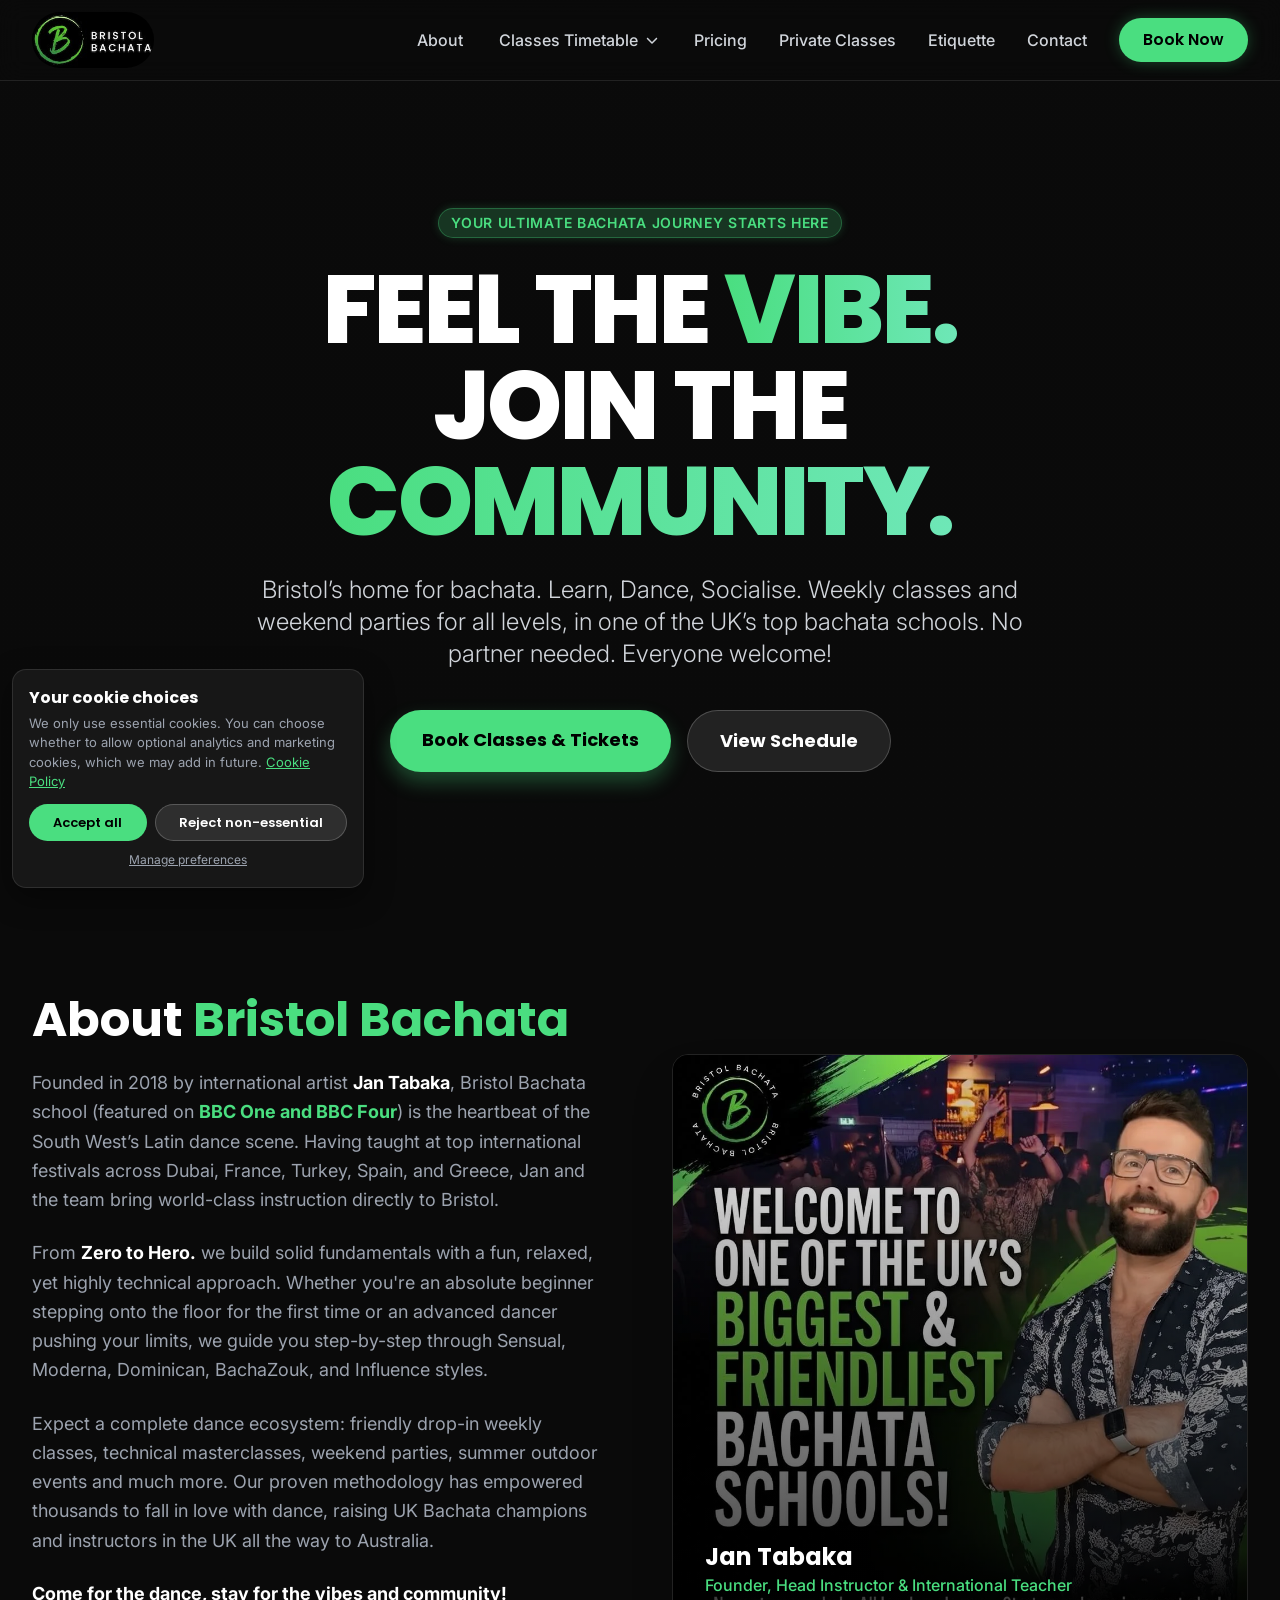
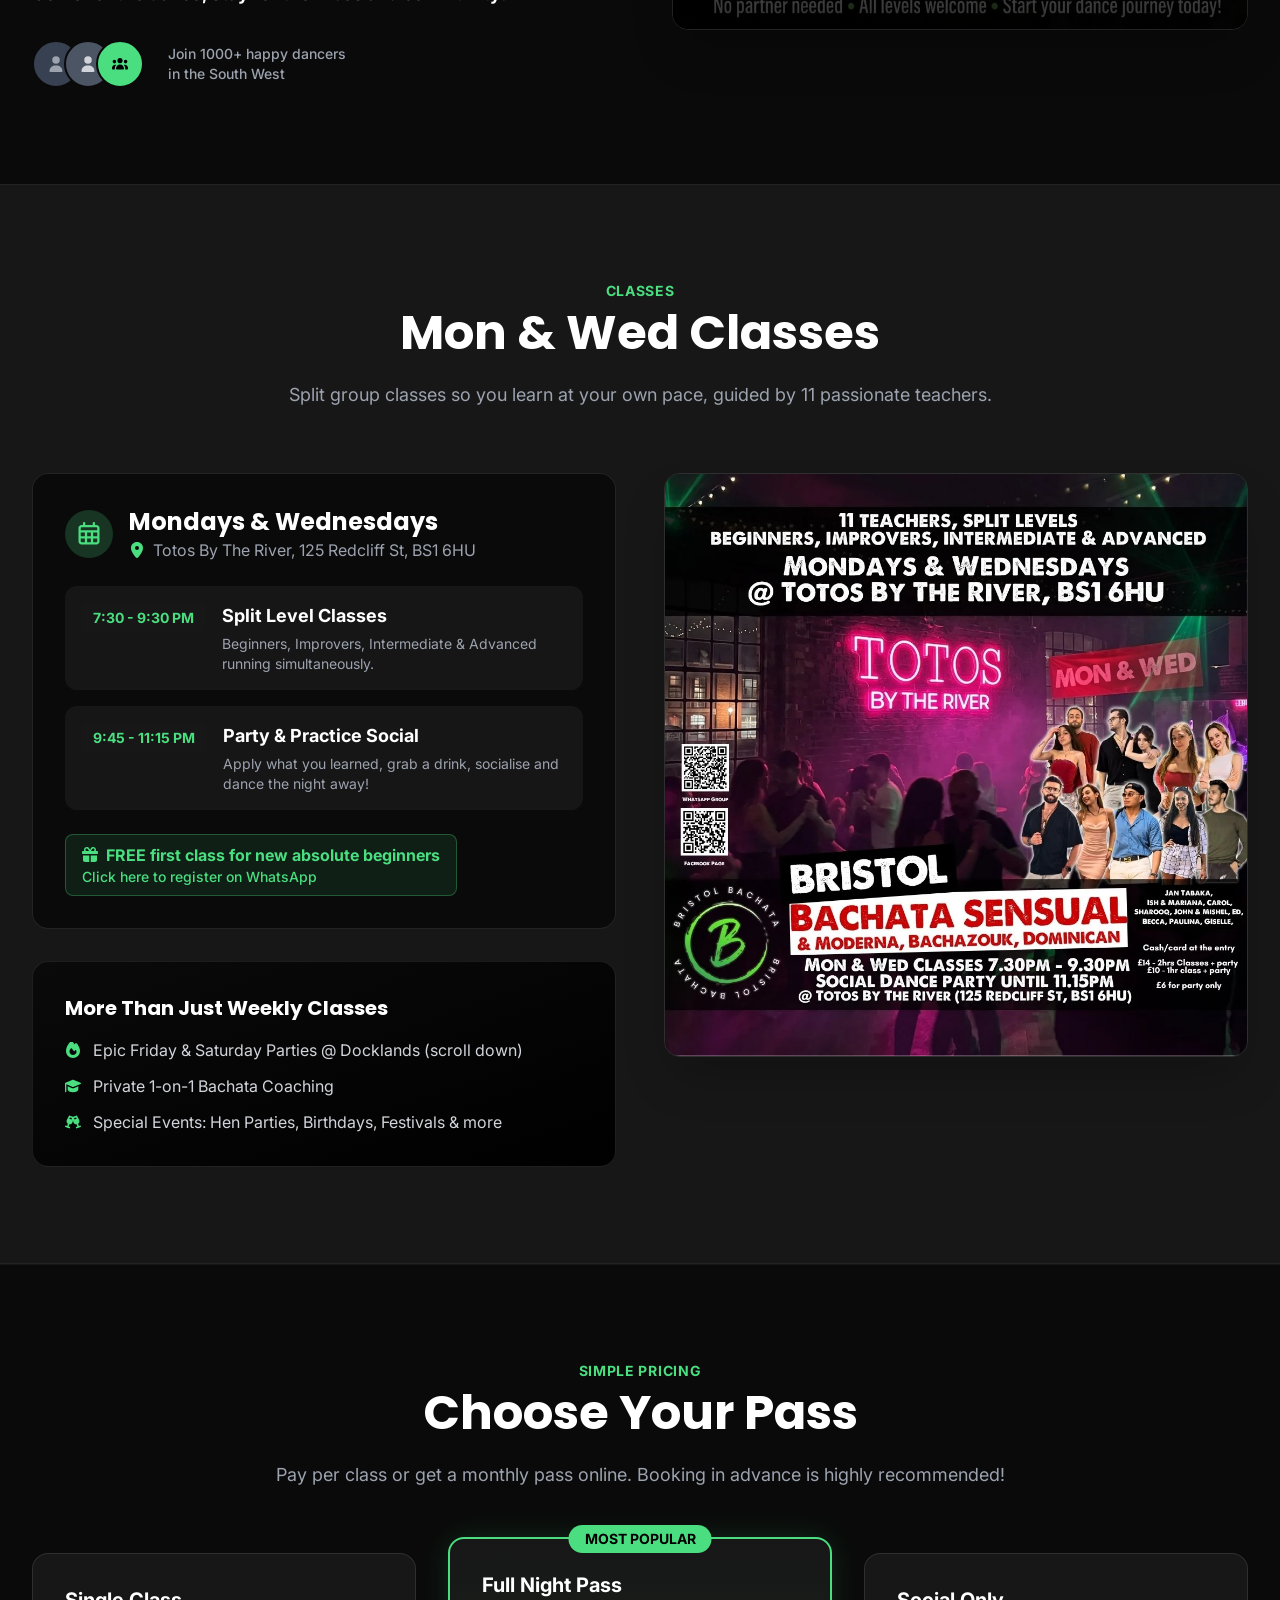
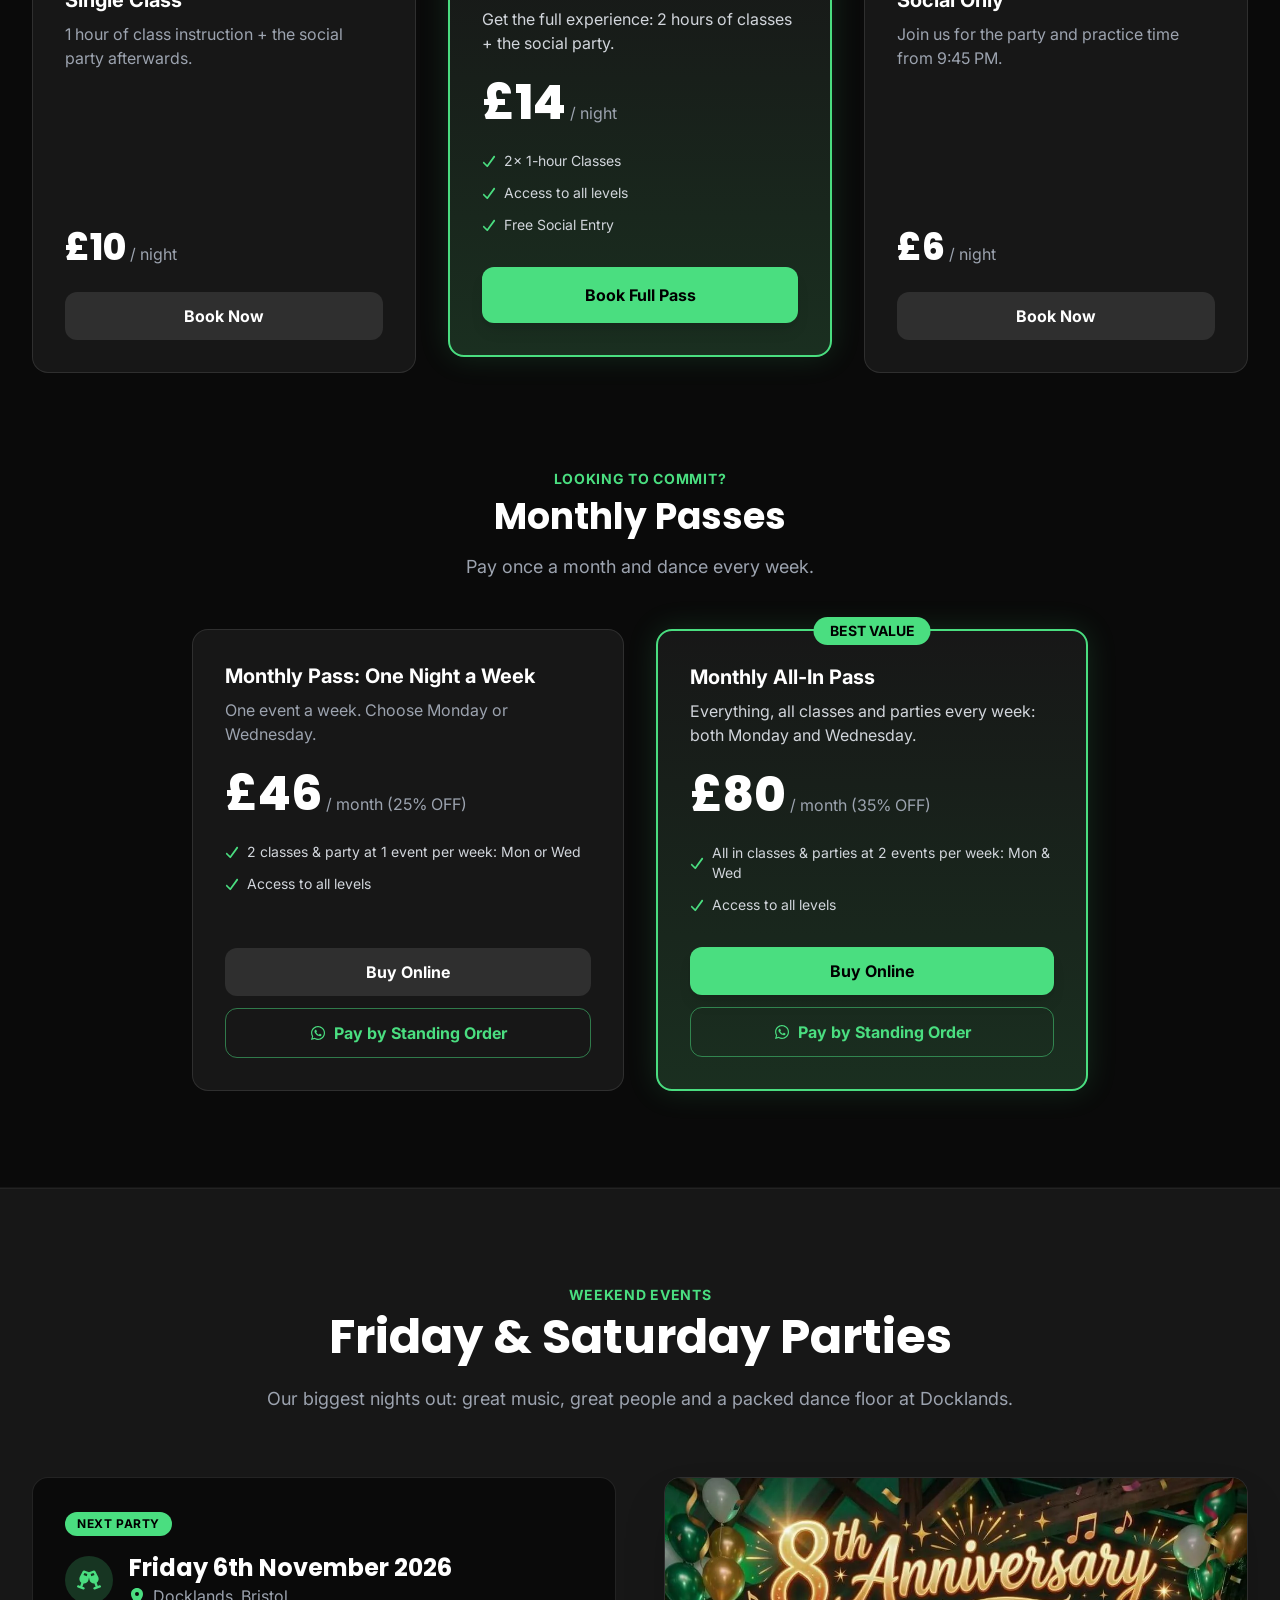
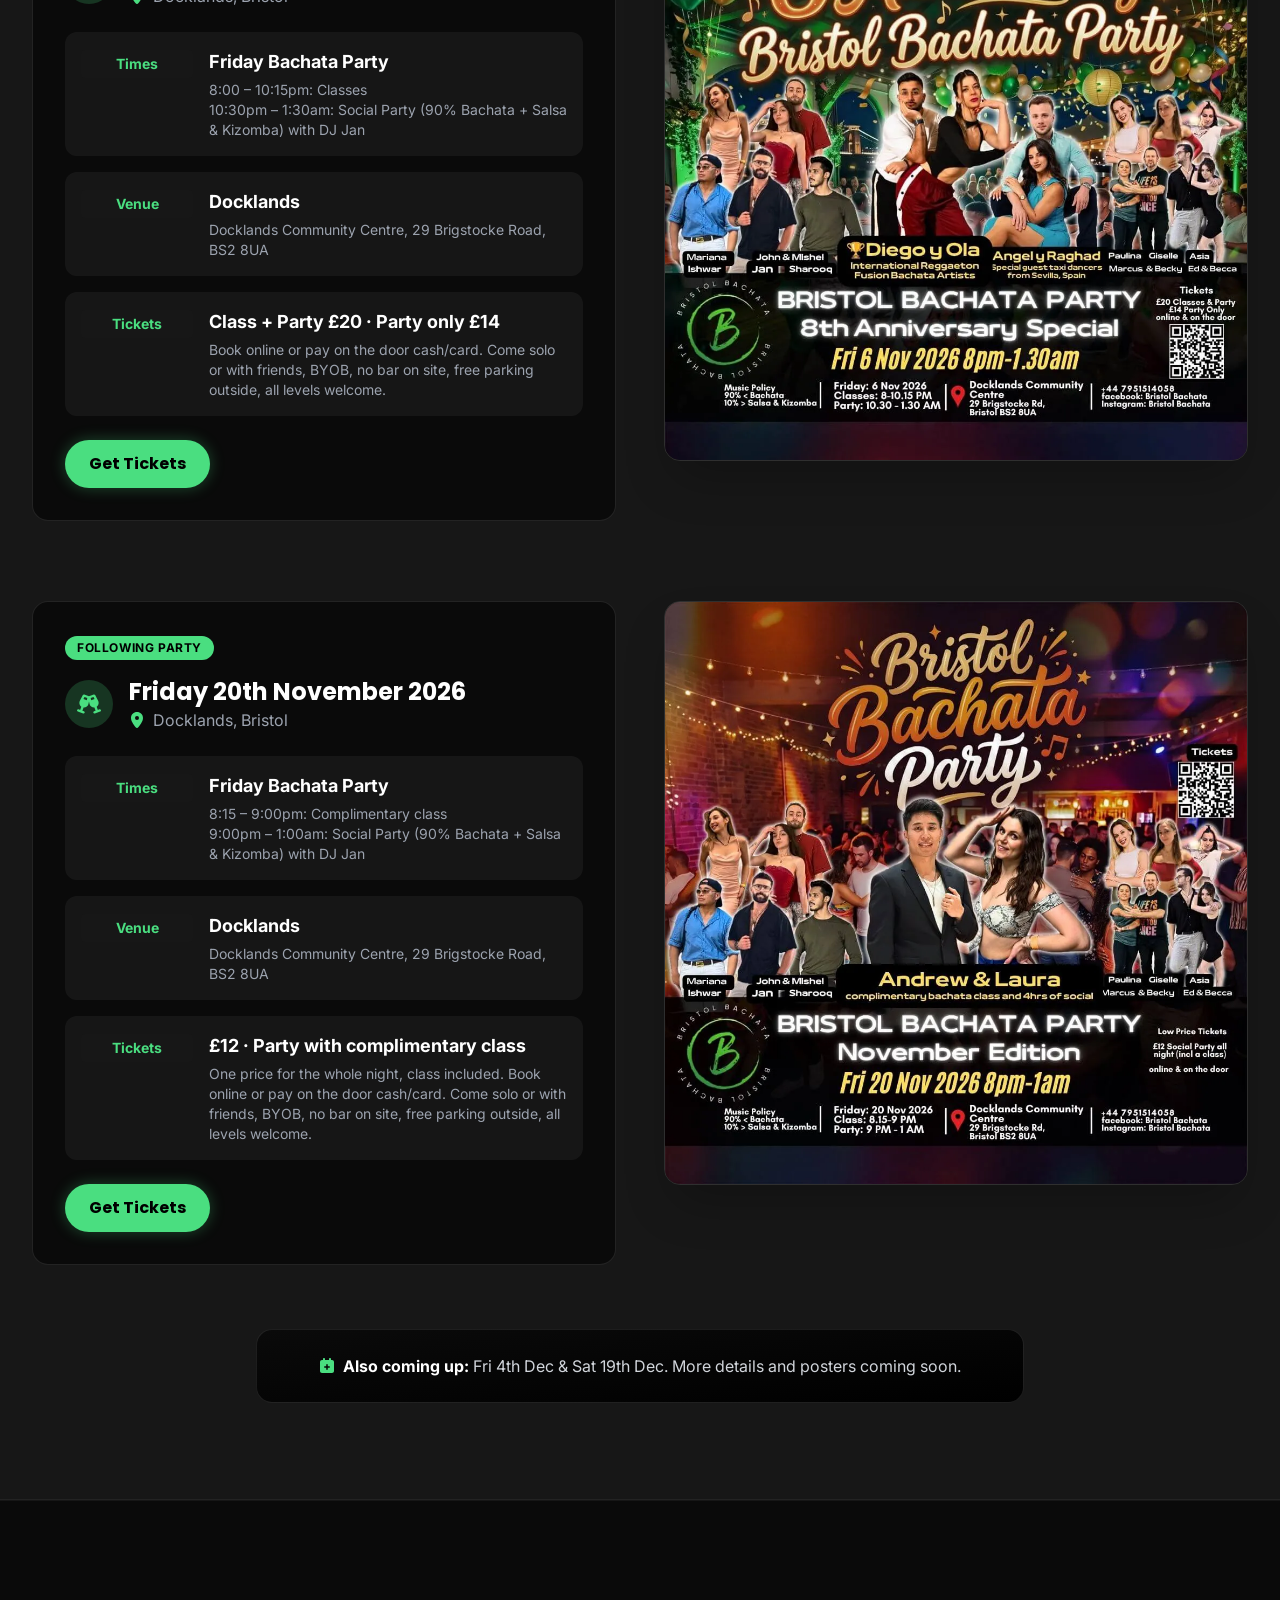
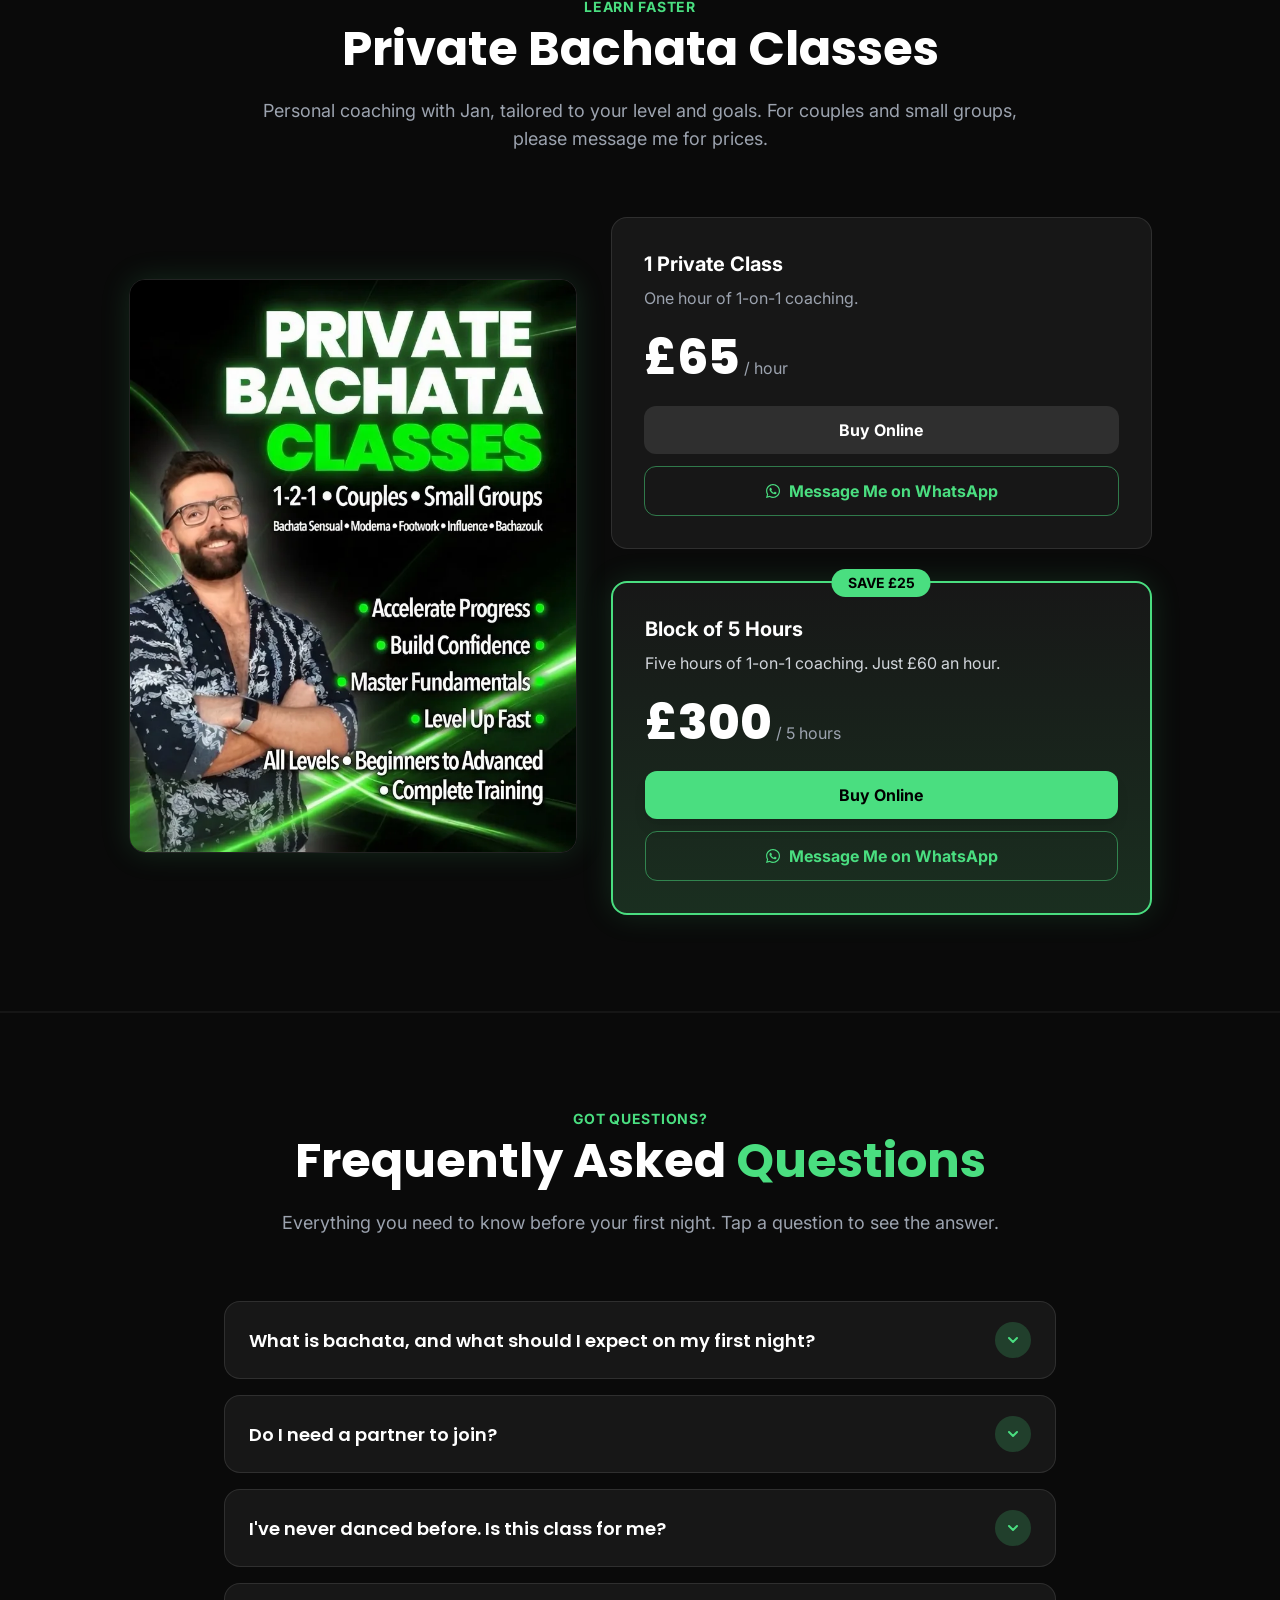
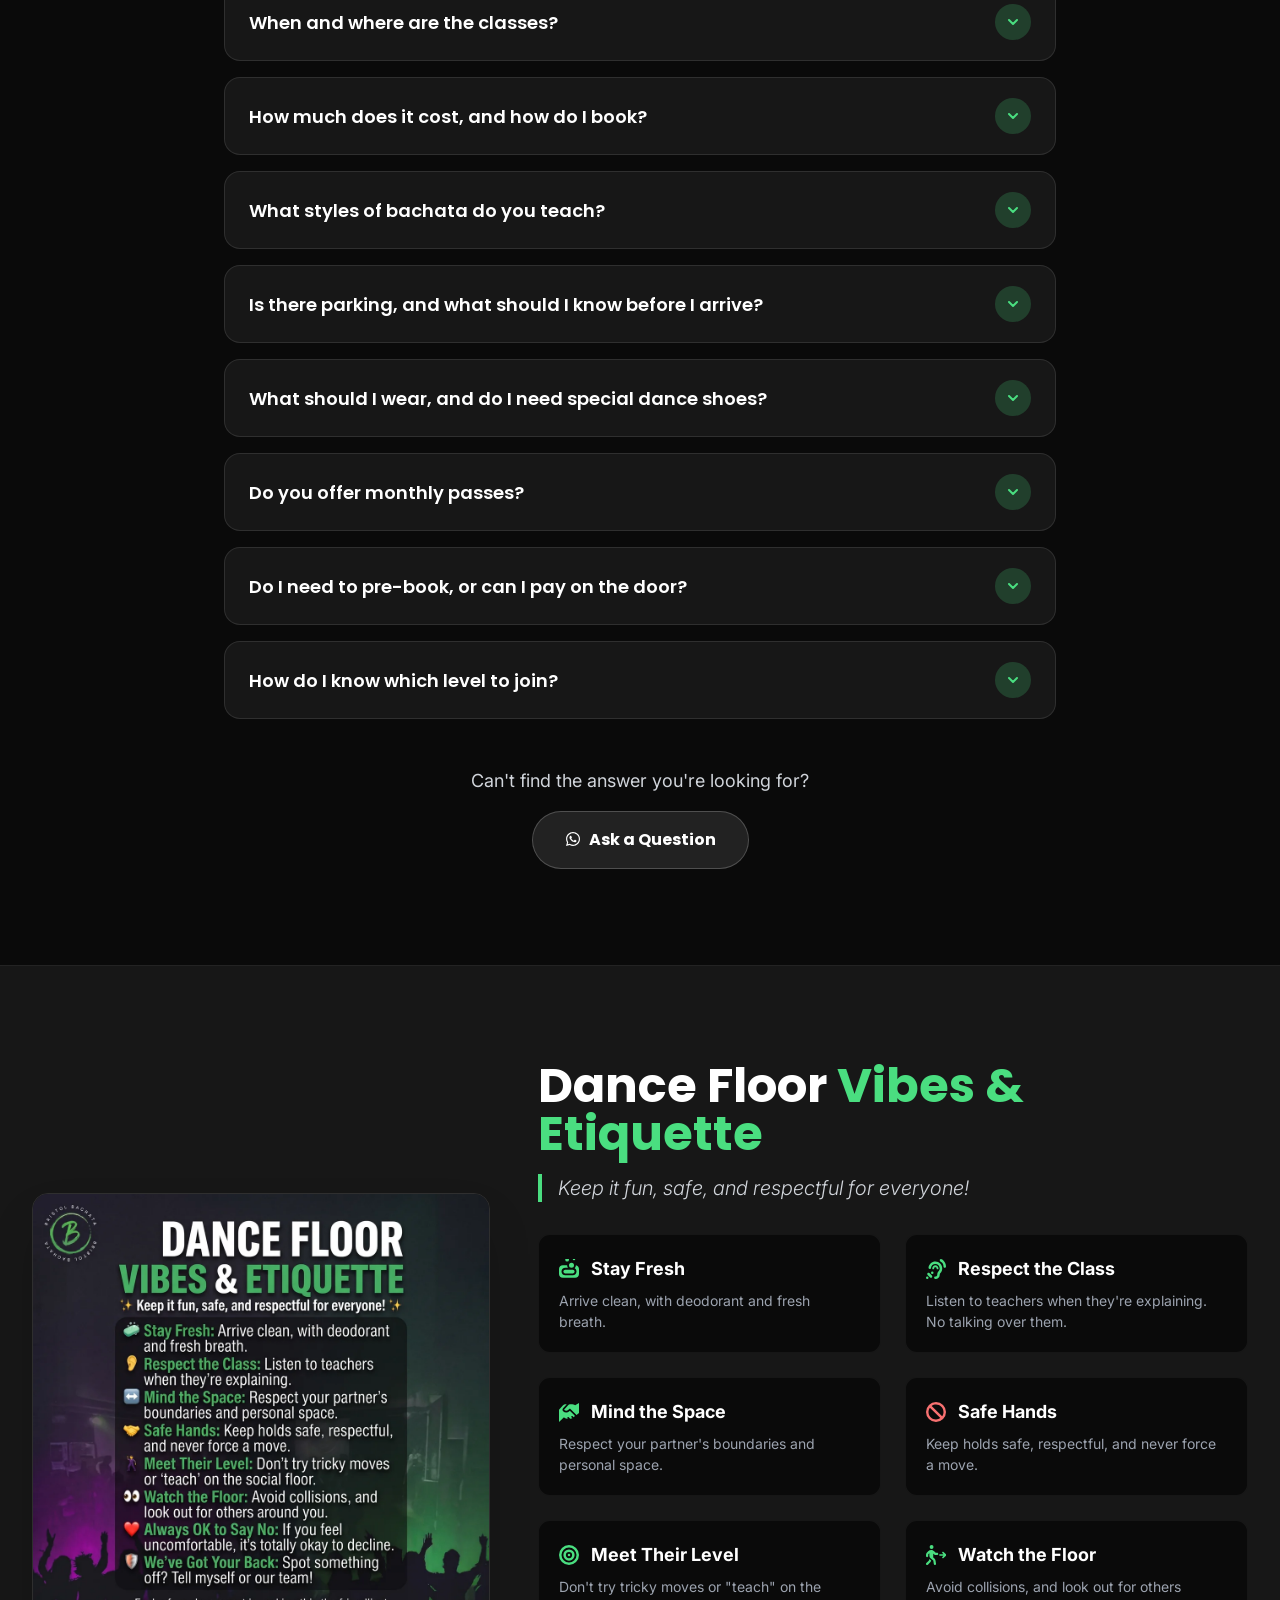
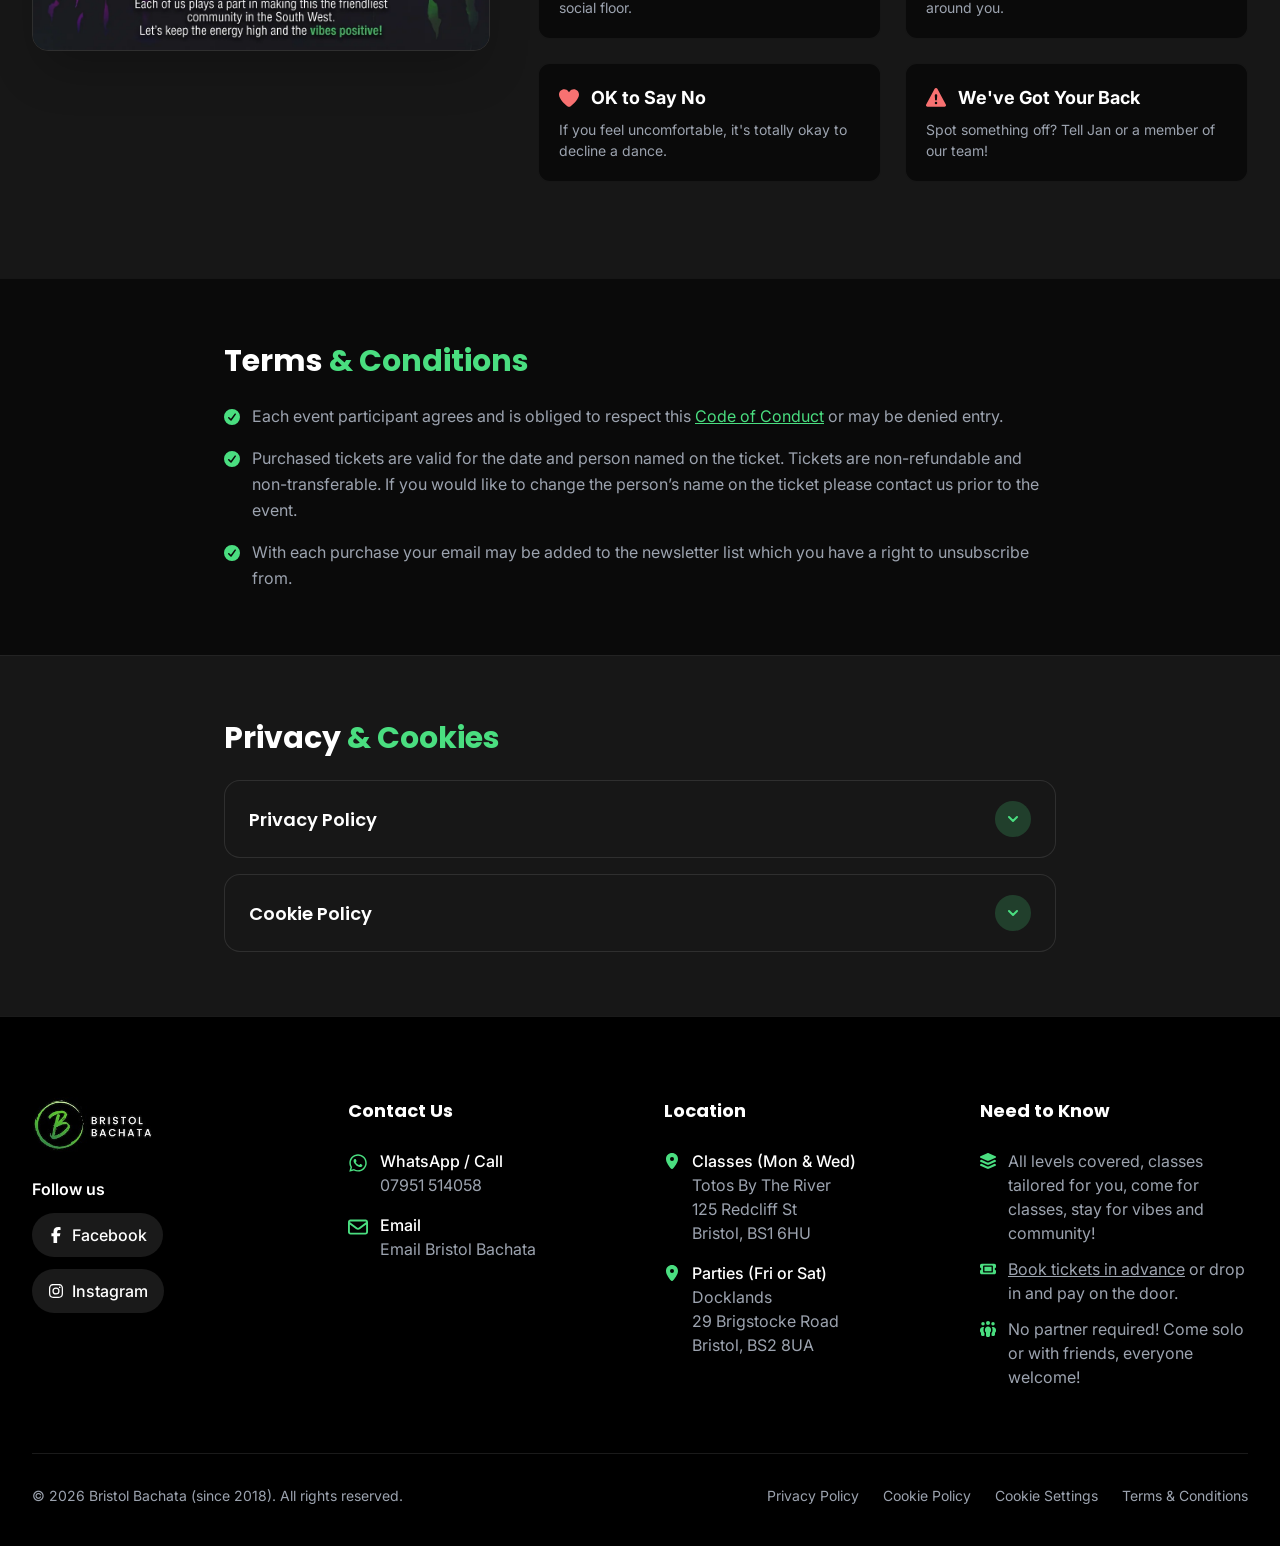
==== commit 1d94aea5: "og preview and header tweeks" ====
--- a/index.html
+++ b/index.html
@@ -297,7 +297,7 @@
                     JOIN THE <span class="text-transparent bg-clip-text bg-gradient-to-r from-bbGreen to-emerald-300">COMMUNITY.</span>
                 </h1>
                 <p class="text-lg md:text-2xl text-gray-300 mb-10 max-w-3xl mx-auto font-light">
-                    Bristol’s home for bachata. Learn, Dance, Socialise. Check out weekly classes and weekend parties for all levels, in one of the UK’s top bachata schools. No partner needed. Everyone welcome!
+                    Bristol’s home for bachata. Learn, Dance, Socialise. Weekly classes and weekend parties for all levels, in one of the UK’s top bachata schools. No partner needed. Everyone welcome!
                 </p>
                 <div class="flex flex-col sm:flex-row justify-center gap-4">
                     <a href="https://bristolbachata.sumupstore.com" class="bg-bbGreen text-black hover:bg-bbGreenHover px-8 py-4 rounded-full font-heading font-bold text-lg transition-all transform hover:-translate-y-1 shadow-[0_10px_20px_rgba(74,222,128,0.3)]">Book Classes &amp; Tickets</a>
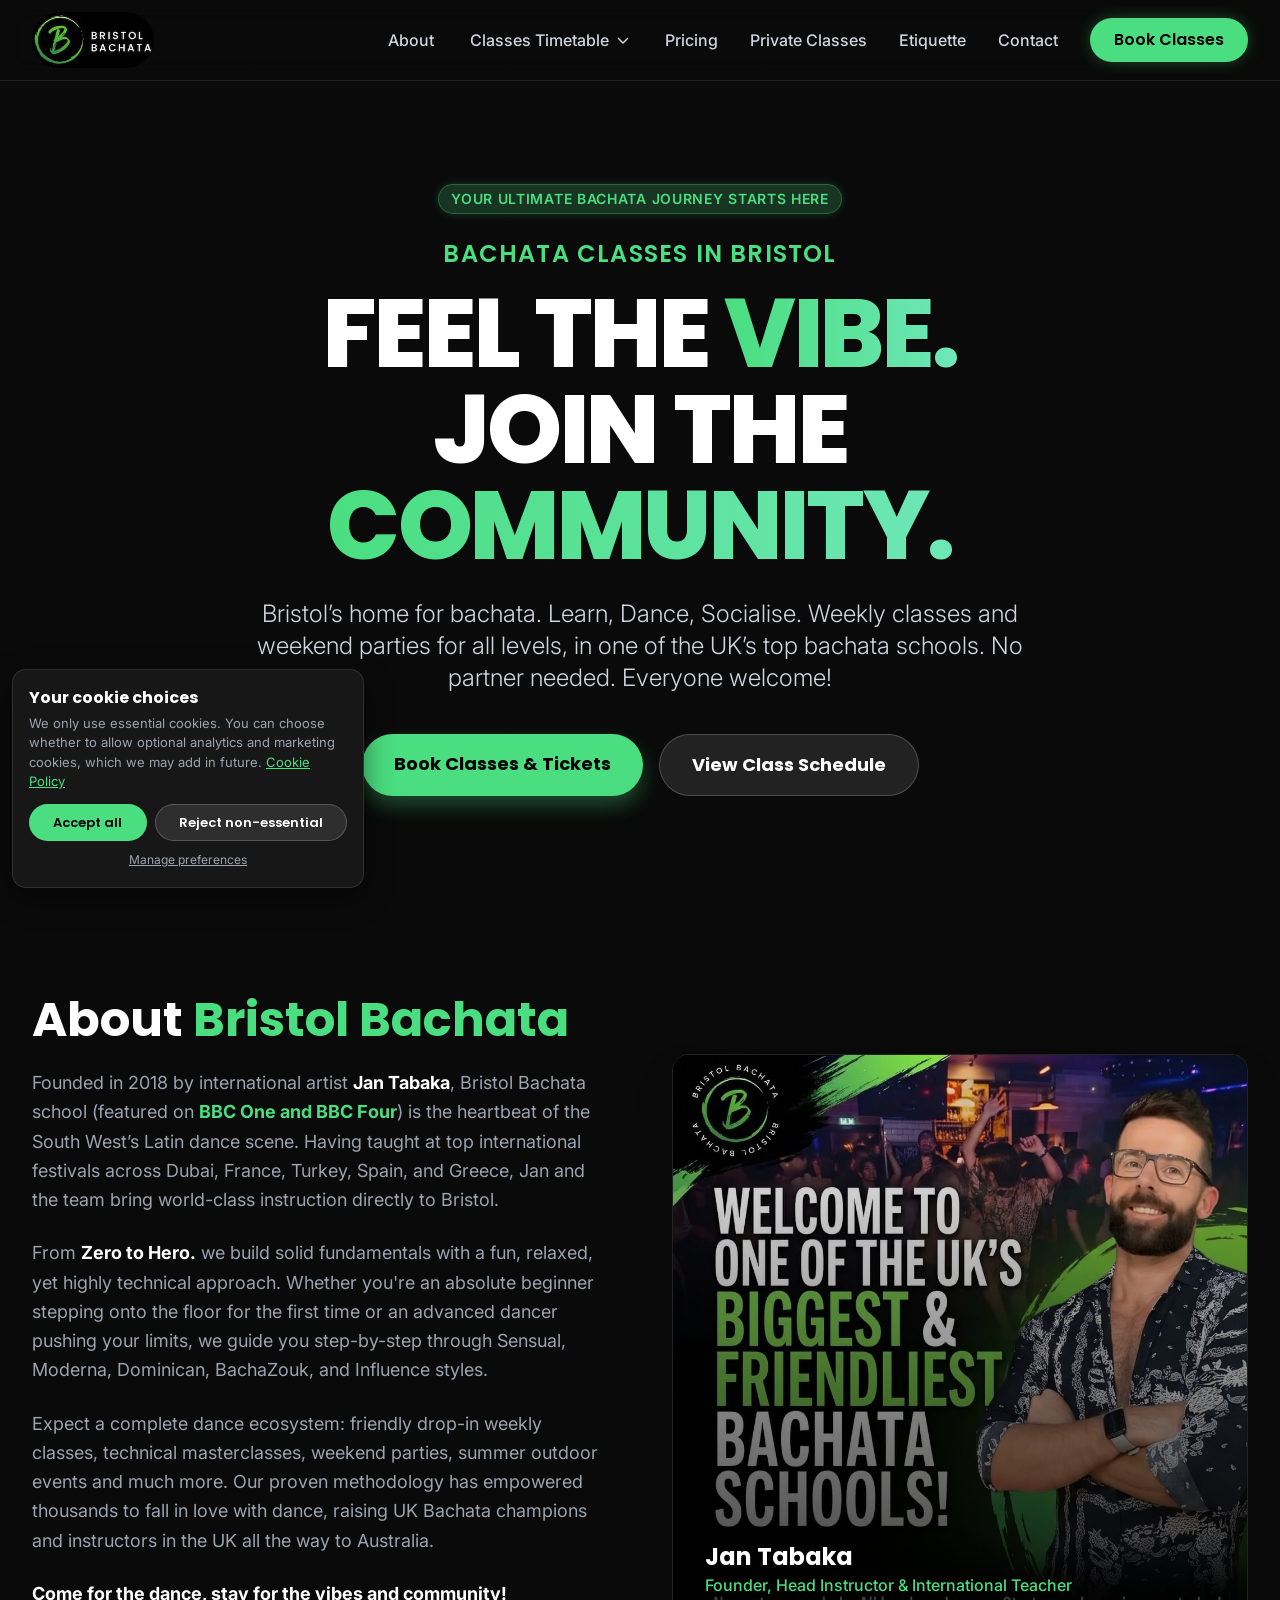
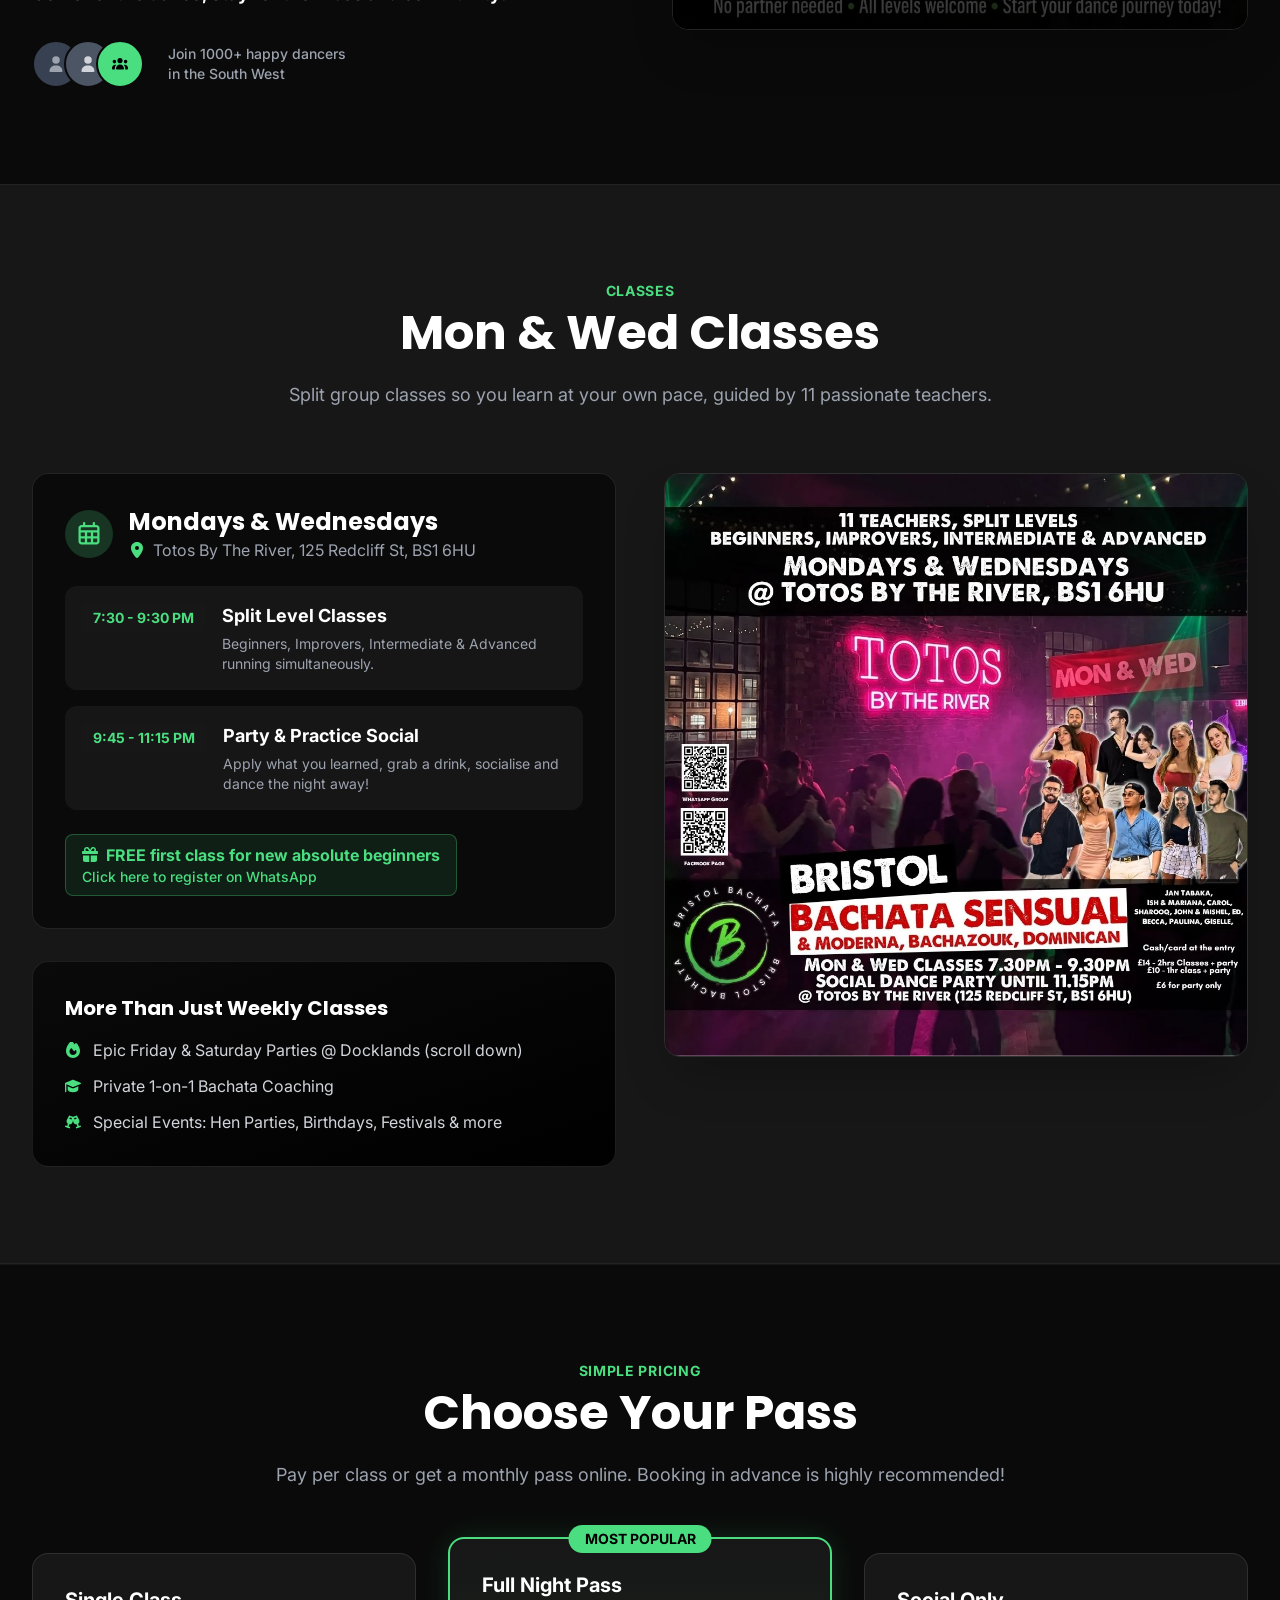
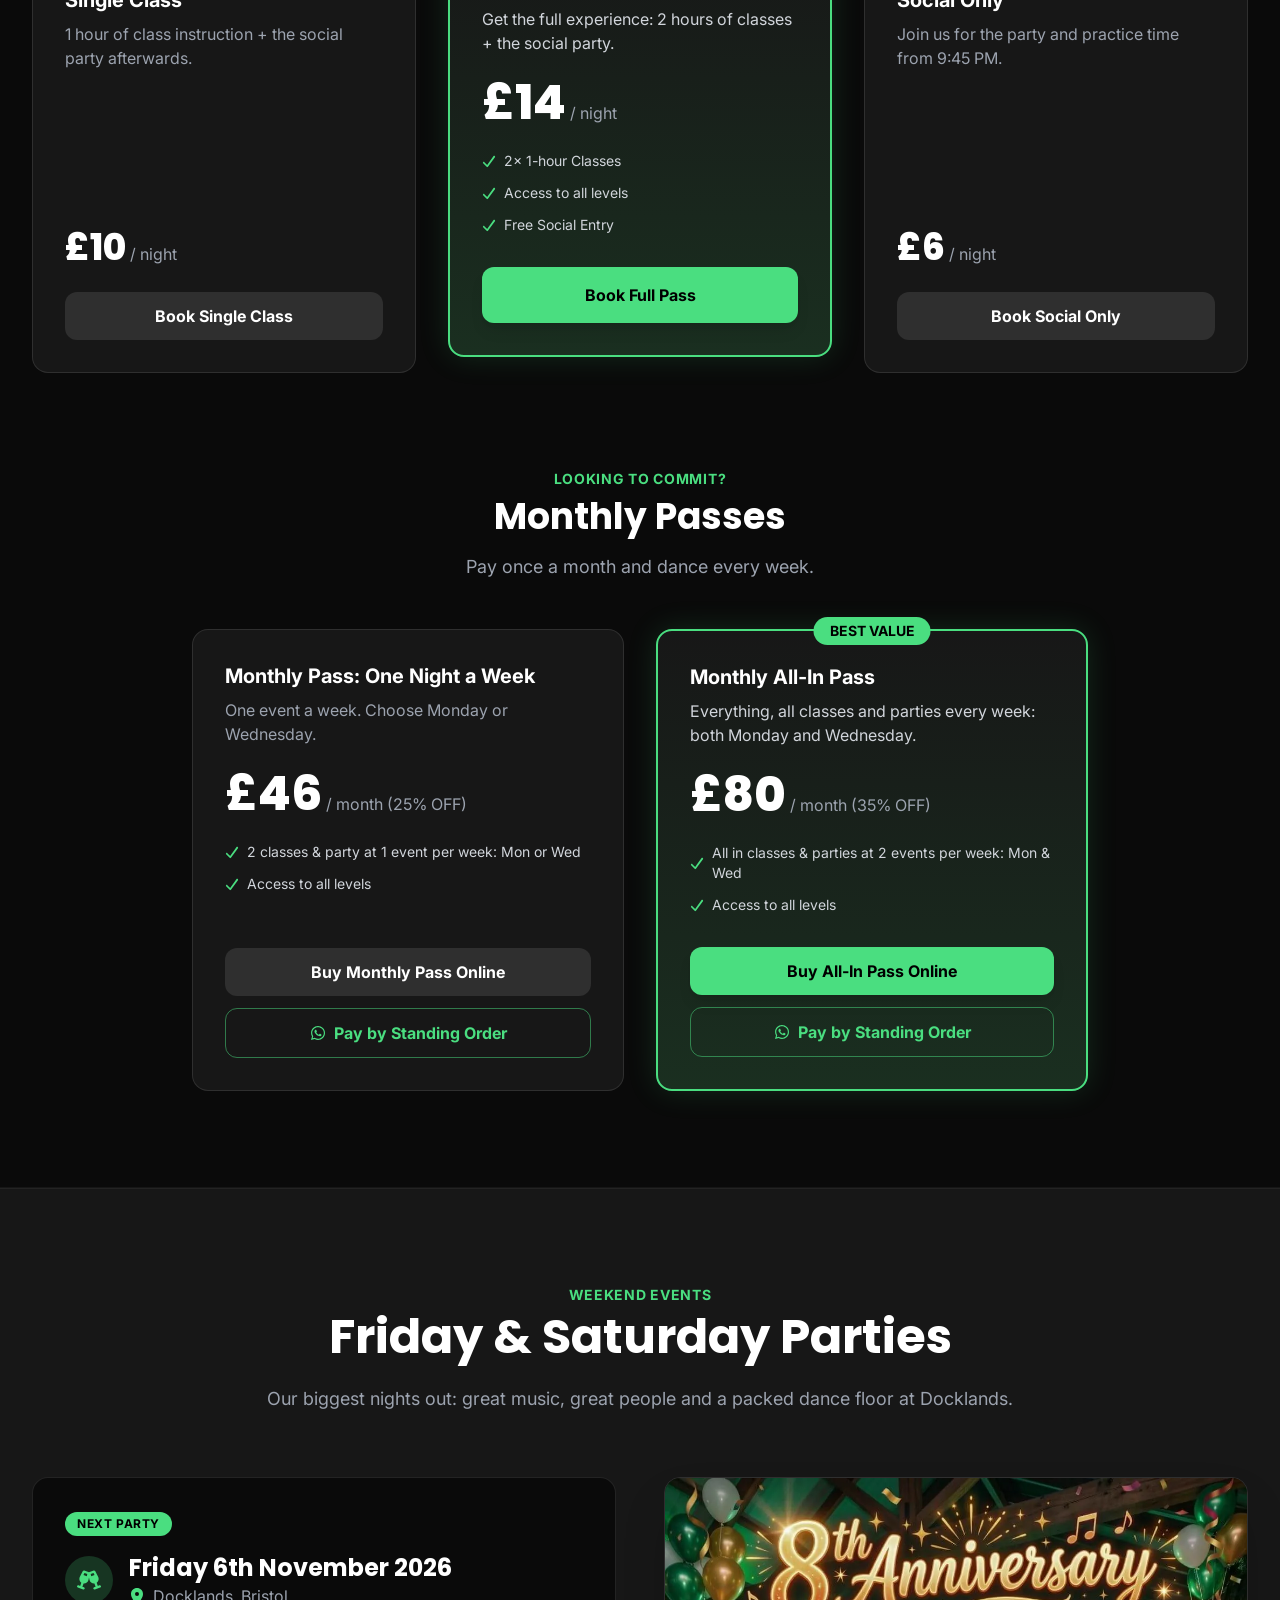
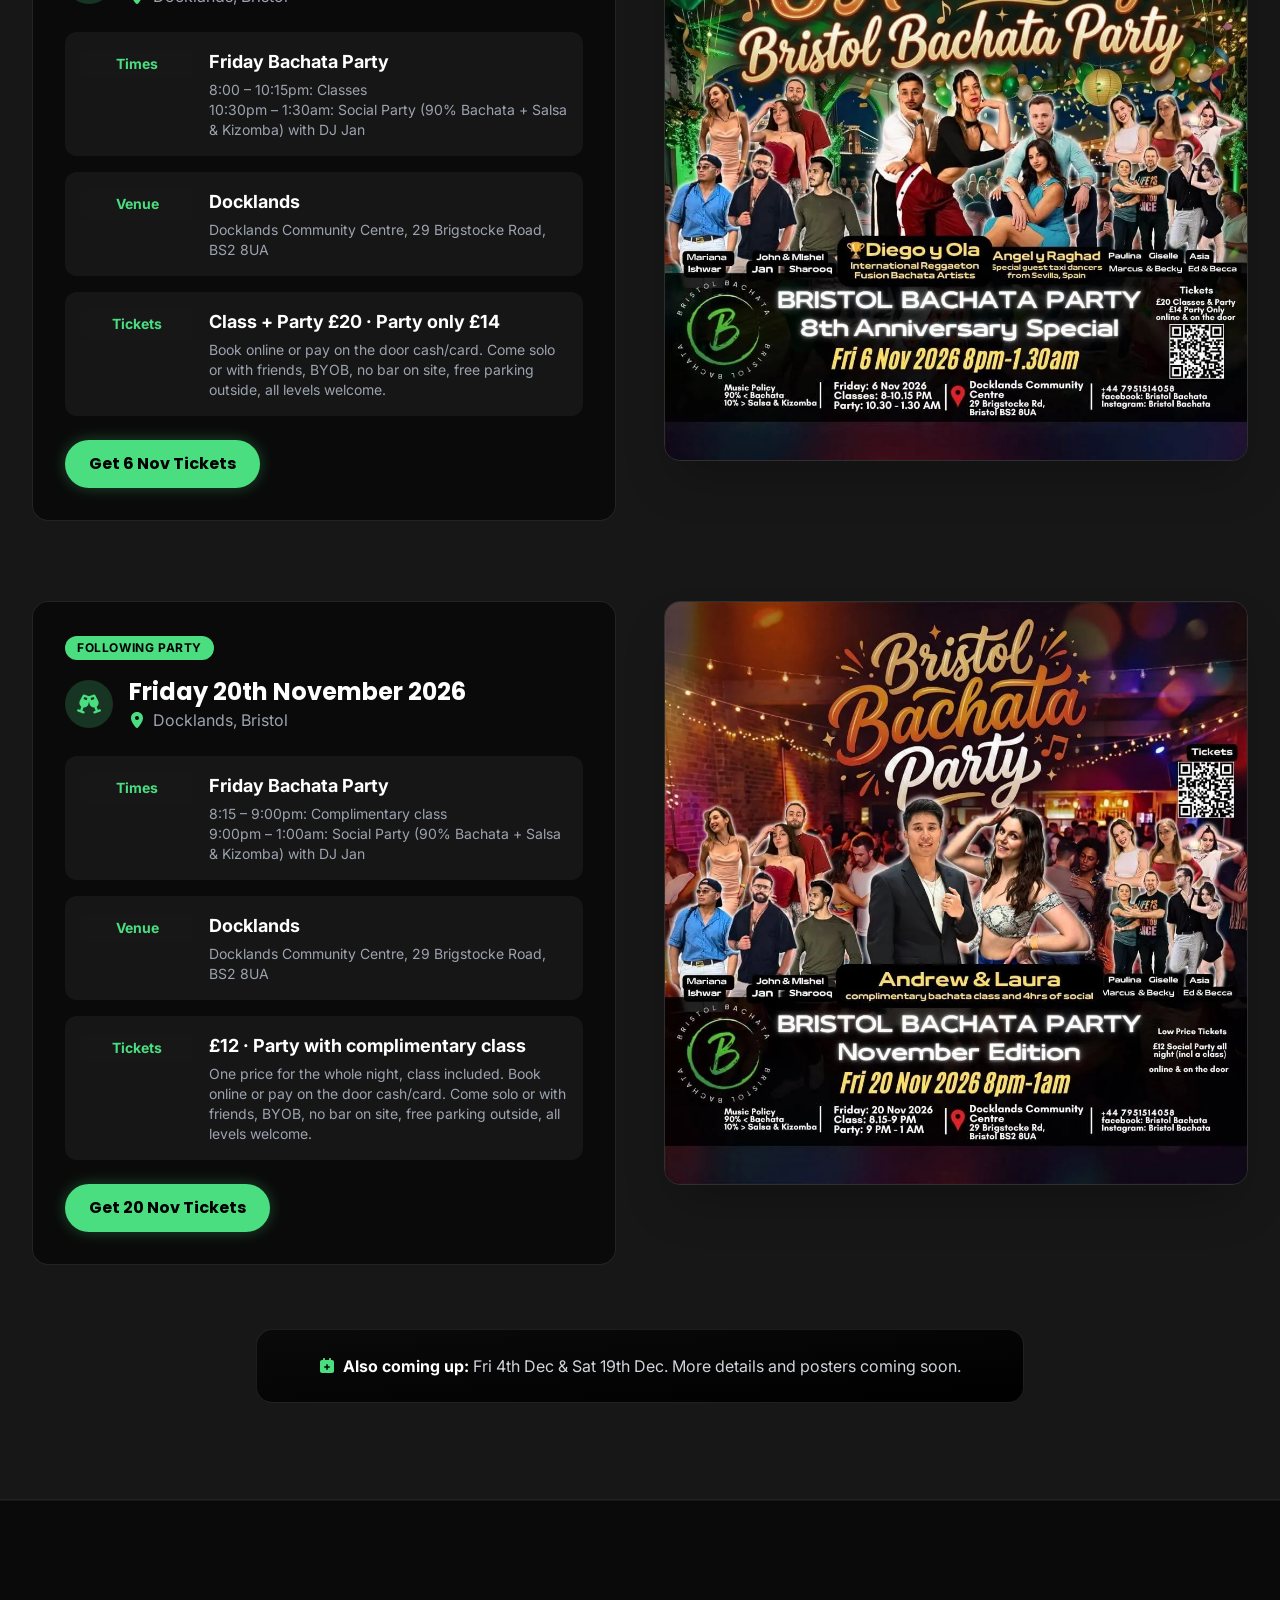
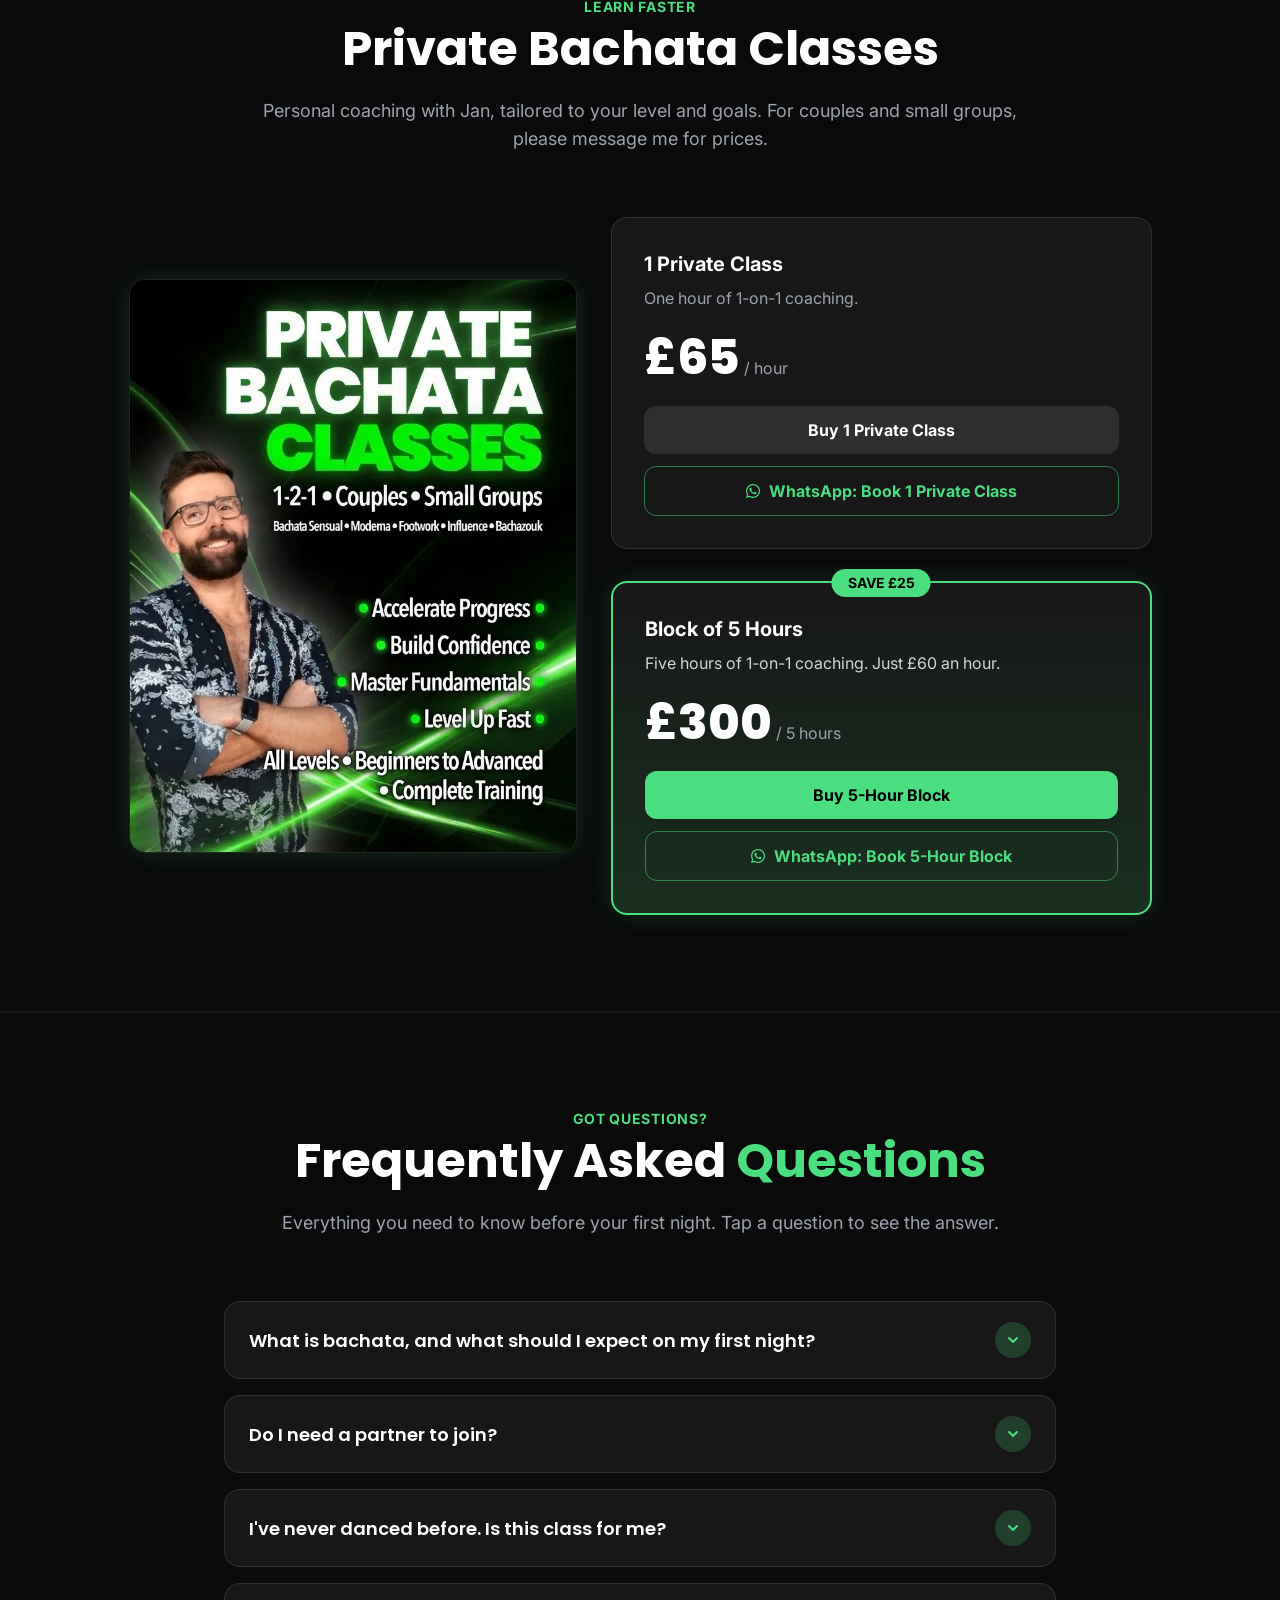
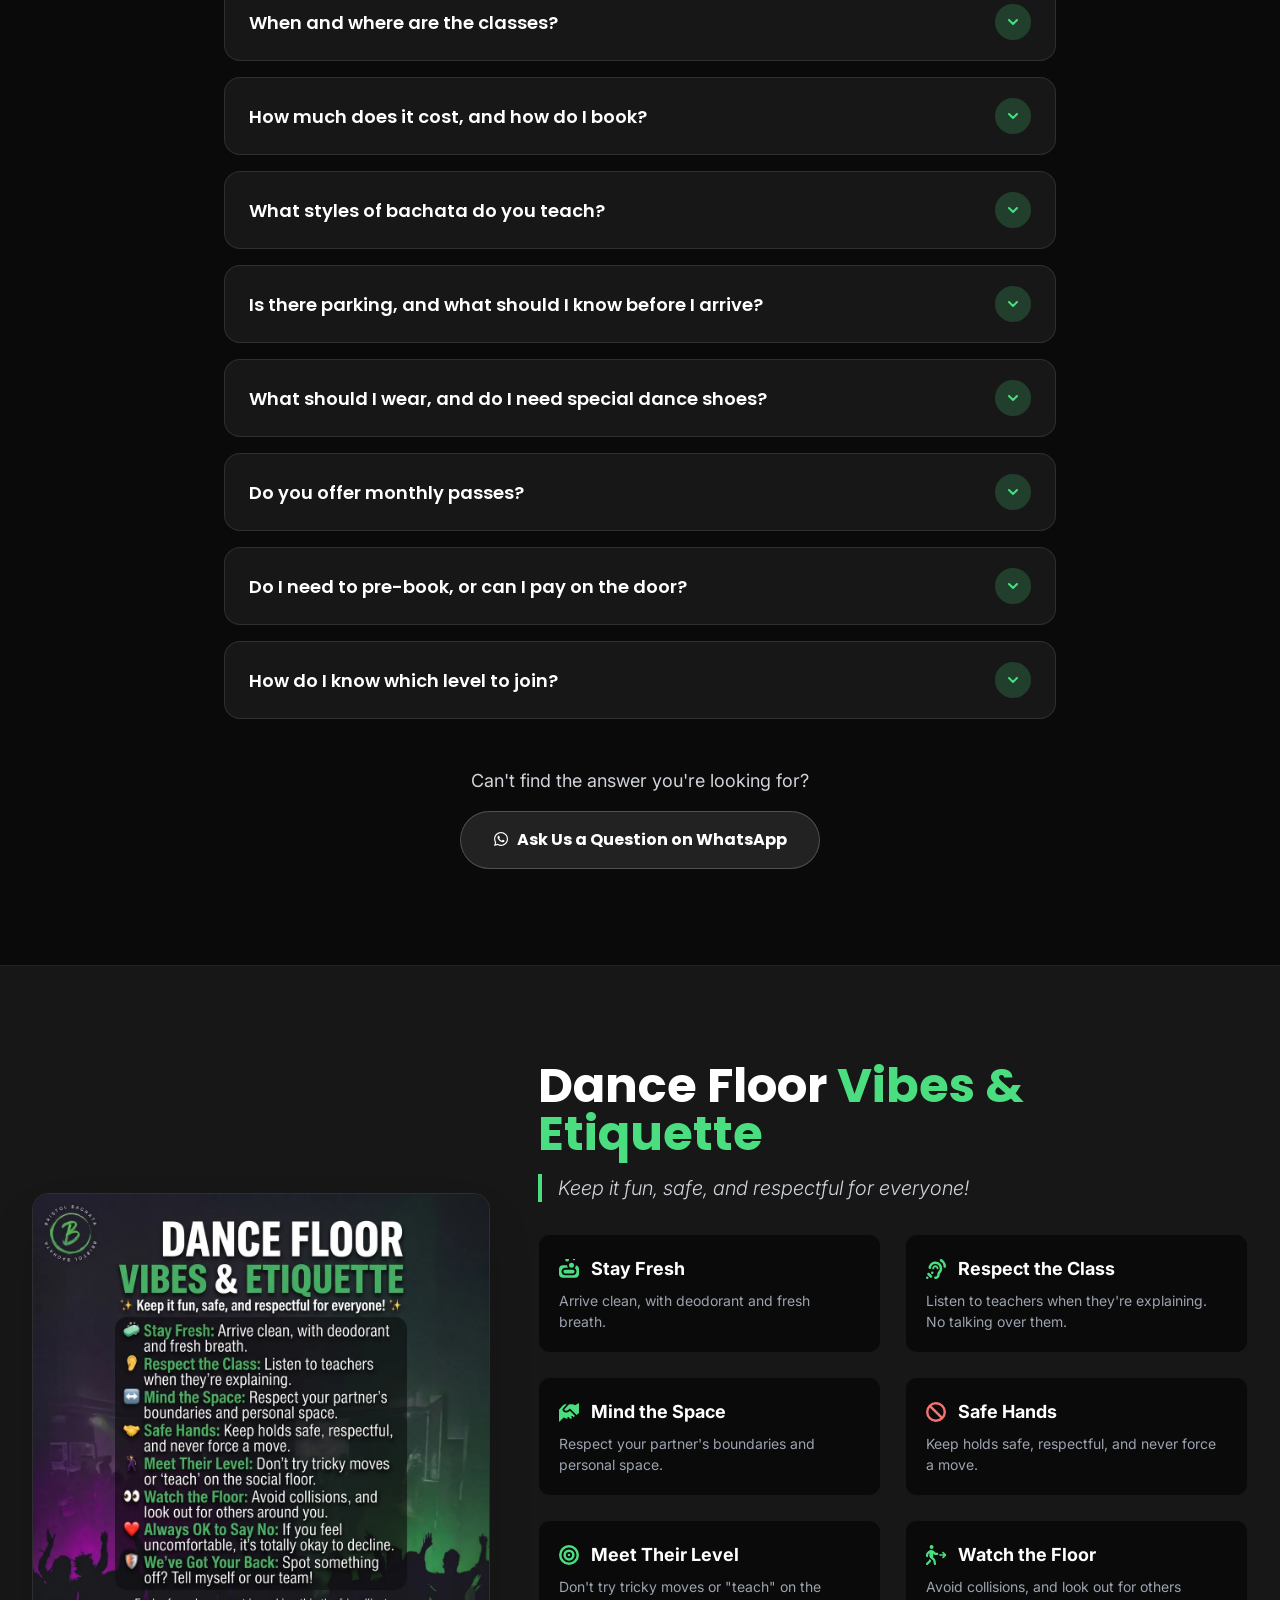
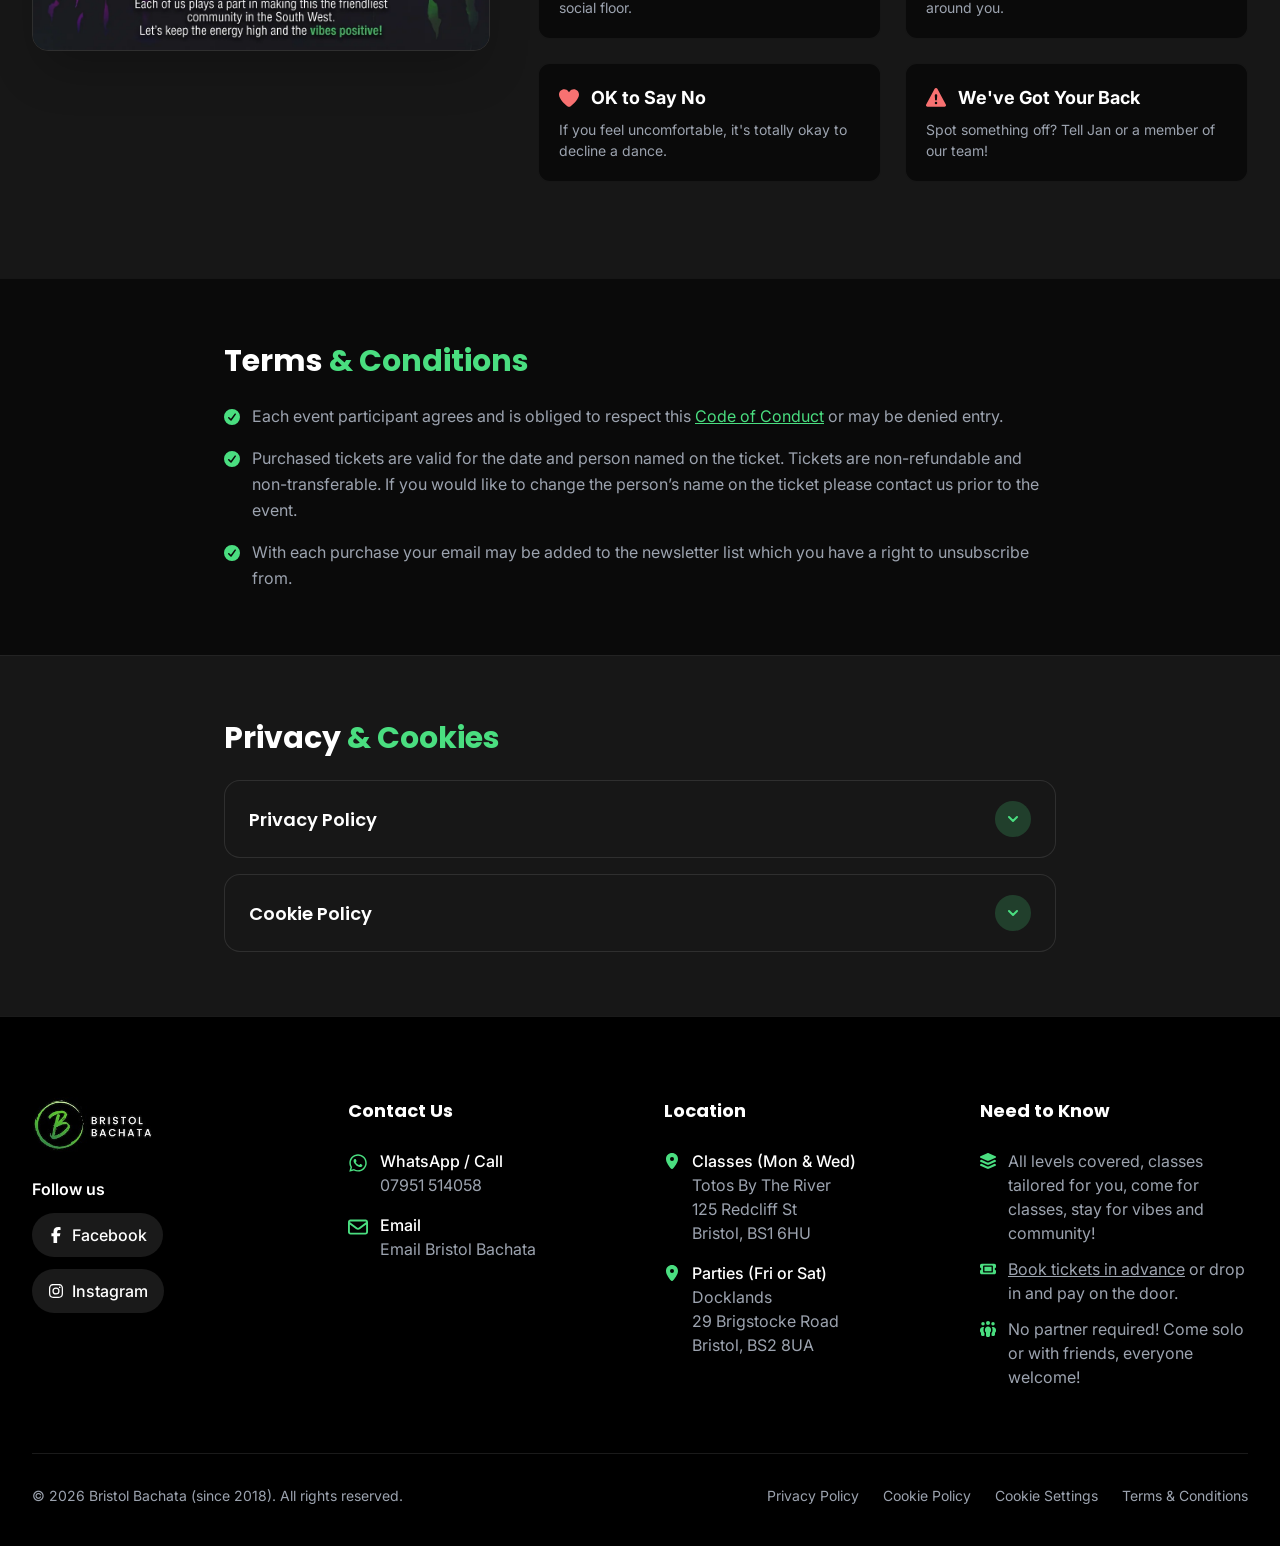
==== commit 3a915143: "fixing seo buttons names and headers" ====
--- a/index.html
+++ b/index.html
@@ -235,7 +235,7 @@
     <header class="fixed w-full top-0 z-50 bg-bbDark/90 backdrop-blur-md border-b border-white/10">
         <div class="max-w-7xl mx-auto px-4 sm:px-6 lg:px-8">
             <div class="flex justify-between items-center h-20">
-                <a href="#" class="flex-shrink-0 flex items-center">
+                <a href="/" class="flex-shrink-0 flex items-center">
                     <img src="logo.jpg" alt="Bristol Bachata home" width="122" height="56" class="h-14 w-30 object-contain rounded-full">
                 </a>
 
@@ -254,7 +254,7 @@
                     <a href="#private" class="text-gray-300 hover:text-bbGreen transition-colors font-medium">Private Classes</a>
                     <a href="#etiquette" class="text-gray-300 hover:text-bbGreen transition-colors font-medium">Etiquette</a>
                     <a href="#contact" class="text-gray-300 hover:text-bbGreen transition-colors font-medium">Contact</a>
-                    <a href="https://bristolbachata.sumupstore.com" target="_blank" rel="noopener noreferrer" class="bg-bbGreen text-black hover:bg-bbGreenHover px-6 py-2.5 rounded-full font-heading font-semibold transition-all transform hover:scale-105 shadow-[0_0_15px_rgba(74,222,128,0.3)]">Book Now</a>
+                    <a href="https://bristolbachata.sumupstore.com" target="_blank" rel="noopener noreferrer" class="bg-bbGreen text-black hover:bg-bbGreenHover px-6 py-2.5 rounded-full font-heading font-semibold transition-all transform hover:scale-105 shadow-[0_0_15px_rgba(74,222,128,0.3)]">Book Classes</a>
                 </nav>
 
                 <div class="lg:hidden flex items-center">
@@ -274,7 +274,7 @@
                 <a href="#private" class="block px-3 py-2 text-base font-medium text-gray-300 hover:text-bbGreen">Private Classes</a>
                 <a href="#etiquette" class="block px-3 py-2 text-base font-medium text-gray-300 hover:text-bbGreen">Etiquette</a>
                 <a href="#contact" class="block px-3 py-2 text-base font-medium text-gray-300 hover:text-bbGreen">Contact</a>
-                <a href="https://bristolbachata.sumupstore.com" target="_blank" rel="noopener noreferrer" class="block px-3 py-2 mt-2 text-center text-base font-heading font-bold bg-bbGreen text-black rounded-lg">Book Now</a>
+                <a href="https://bristolbachata.sumupstore.com" target="_blank" rel="noopener noreferrer" class="block px-3 py-2 mt-2 text-center text-base font-heading font-bold bg-bbGreen text-black rounded-lg">Book Classes</a>
             </div>
         </nav>
     </header>
@@ -293,6 +293,7 @@
                     Your Ultimate Bachata Journey Starts Here
                 </span>
                 <h1 class="font-heading text-5xl md:text-7xl lg:text-8xl font-extrabold text-white leading-tight mb-6 tracking-tight">
+                    <span class="block text-bbGreen text-lg md:text-2xl font-semibold tracking-wider uppercase mb-4">Bachata Classes in Bristol</span>
                     FEEL THE <span class="text-transparent bg-clip-text bg-gradient-to-r from-bbGreen to-emerald-300">VIBE.</span><br>
                     JOIN THE <span class="text-transparent bg-clip-text bg-gradient-to-r from-bbGreen to-emerald-300">COMMUNITY.</span>
                 </h1>
@@ -301,7 +302,7 @@
                 </p>
                 <div class="flex flex-col sm:flex-row justify-center gap-4">
                     <a href="https://bristolbachata.sumupstore.com" class="bg-bbGreen text-black hover:bg-bbGreenHover px-8 py-4 rounded-full font-heading font-bold text-lg transition-all transform hover:-translate-y-1 shadow-[0_10px_20px_rgba(74,222,128,0.3)]">Book Classes &amp; Tickets</a>
-                    <a href="#classes" class="bg-white/10 text-white hover:bg-white/20 border border-white/20 px-8 py-4 rounded-full font-heading font-bold text-lg transition-all backdrop-blur-sm">View Schedule</a>
+                    <a href="#classes" class="bg-white/10 text-white hover:bg-white/20 border border-white/20 px-8 py-4 rounded-full font-heading font-bold text-lg transition-all backdrop-blur-sm">View Class Schedule</a>
                 </div>
             </div>
         </section>
@@ -427,7 +428,7 @@
                             <span class="text-4xl font-heading font-extrabold text-white">£10</span>
                             <span class="text-gray-400">/ night</span>
                         </div>
-                        <a href="https://bristolbachata.sumupstore.com/product/mon-or-wed-1-class" class="w-full block text-center bg-white/10 hover:bg-white/20 text-white font-bold py-3 rounded-xl transition-colors mt-auto">Book Now</a>
+                        <a href="https://bristolbachata.sumupstore.com/product/mon-or-wed-1-class" class="w-full block text-center bg-white/10 hover:bg-white/20 text-white font-bold py-3 rounded-xl transition-colors mt-auto">Book Single Class</a>
                     </div>
 
                     <div class="bg-gradient-to-b from-bbCard to-[#1a2f20] p-8 rounded-2xl border-2 border-bbGreen shadow-[0_0_30px_rgba(74,222,128,0.15)] flex flex-col transform md:-translate-y-4 relative">
@@ -453,7 +454,7 @@
                             <span class="text-4xl font-heading font-extrabold text-white">£6</span>
                             <span class="text-gray-400">/ night</span>
                         </div>
-                        <a href="https://bristolbachata.sumupstore.com/product/mon-or-wed-party-only" class="w-full block text-center bg-white/10 hover:bg-white/20 text-white font-bold py-3 rounded-xl transition-colors mt-auto">Book Now</a>
+                        <a href="https://bristolbachata.sumupstore.com/product/mon-or-wed-party-only" class="w-full block text-center bg-white/10 hover:bg-white/20 text-white font-bold py-3 rounded-xl transition-colors mt-auto">Book Social Only</a>
                     </div>
                 </div>
 
@@ -477,7 +478,7 @@
                             <li class="flex items-center gap-2"><svg class="icon text-bbGreen" aria-hidden="true"><use href="#i-check"/></svg> Access to all levels</li>
                         </ul>
                         <div class="mt-auto space-y-3">
-                            <a href="https://bristolbachata.sumupstore.com/product/bristol-bachata-monthly-pass-mon-or-wed-1day-wk-silver-25-off" target="_blank" rel="noopener noreferrer" class="w-full block text-center bg-white/10 hover:bg-white/20 text-white font-bold py-3 rounded-xl transition-colors">Buy Online</a>
+                            <a href="https://bristolbachata.sumupstore.com/product/bristol-bachata-monthly-pass-mon-or-wed-1day-wk-silver-25-off" target="_blank" rel="noopener noreferrer" class="w-full block text-center bg-white/10 hover:bg-white/20 text-white font-bold py-3 rounded-xl transition-colors">Buy Monthly Pass Online</a>
                             <a href="https://wa.me/447951514058?text=Hi%20Jan!%20I%27d%20like%20to%20set%20up%20a%20standing%20order%20for%20the%20%C2%A346%20a%20month%20Monthly%20Pass%20(one%20night%20a%20week)." target="_blank" rel="noopener noreferrer" class="w-full block text-center border border-bbGreen/50 text-bbGreen hover:bg-bbGreen hover:text-black font-bold py-3 rounded-xl transition-colors"><svg class="icon mr-2" aria-hidden="true"><use href="#i-whatsapp"/></svg>Pay by Standing Order</a>
                         </div>
                     </div>
@@ -495,7 +496,7 @@
                             <li class="flex items-center gap-2"><svg class="icon text-bbGreen" aria-hidden="true"><use href="#i-check"/></svg> Access to all levels</li>
                         </ul>
                         <div class="mt-auto space-y-3">
-                            <a href="https://bristolbachata.sumupstore.com/product/bristol-bachata-monthly-pass-mon-and-wed-2days-wk-gold-35-off" target="_blank" rel="noopener noreferrer" class="w-full block text-center bg-bbGreen hover:bg-bbGreenHover text-black font-bold py-3 rounded-xl transition-colors shadow-lg">Buy Online</a>
+                            <a href="https://bristolbachata.sumupstore.com/product/bristol-bachata-monthly-pass-mon-and-wed-2days-wk-gold-35-off" target="_blank" rel="noopener noreferrer" class="w-full block text-center bg-bbGreen hover:bg-bbGreenHover text-black font-bold py-3 rounded-xl transition-colors shadow-lg">Buy All-In Pass Online</a>
                             <a href="https://wa.me/447951514058?text=Hi%20Jan!%20I%27d%20like%20to%20set%20up%20a%20standing%20order%20for%20the%20%C2%A380%20a%20month%20All-In%20Monthly%20Pass%20(Monday%20%26%20Wednesday)." target="_blank" rel="noopener noreferrer" class="w-full block text-center border border-bbGreen/50 text-bbGreen hover:bg-bbGreen hover:text-black font-bold py-3 rounded-xl transition-colors"><svg class="icon mr-2" aria-hidden="true"><use href="#i-whatsapp"/></svg>Pay by Standing Order</a>
                         </div>
                     </div>
@@ -552,7 +553,7 @@
                                     </div>
                                 </li>
                             </ul>
-                            <a href="https://bristolbachata.sumupstore.com" target="_blank" rel="noopener noreferrer" class="mt-6 inline-block text-center bg-bbGreen text-black hover:bg-bbGreenHover px-6 py-3 rounded-full font-heading font-bold transition-all transform hover:scale-105 shadow-[0_0_15px_rgba(74,222,128,0.3)]">Get Tickets</a>
+                            <a href="https://bristolbachata.sumupstore.com" target="_blank" rel="noopener noreferrer" class="mt-6 inline-block text-center bg-bbGreen text-black hover:bg-bbGreenHover px-6 py-3 rounded-full font-heading font-bold transition-all transform hover:scale-105 shadow-[0_0_15px_rgba(74,222,128,0.3)]">Get 6 Nov Tickets</a>
                         </div>
 
                         <div class="reveal">
@@ -596,7 +597,7 @@
                                     </div>
                                 </li>
                             </ul>
-                            <a href="https://bristolbachata.sumupstore.com" target="_blank" rel="noopener noreferrer" class="mt-6 inline-block text-center bg-bbGreen text-black hover:bg-bbGreenHover px-6 py-3 rounded-full font-heading font-bold transition-all transform hover:scale-105 shadow-[0_0_15px_rgba(74,222,128,0.3)]">Get Tickets</a>
+                            <a href="https://bristolbachata.sumupstore.com" target="_blank" rel="noopener noreferrer" class="mt-6 inline-block text-center bg-bbGreen text-black hover:bg-bbGreenHover px-6 py-3 rounded-full font-heading font-bold transition-all transform hover:scale-105 shadow-[0_0_15px_rgba(74,222,128,0.3)]">Get 20 Nov Tickets</a>
                         </div>
 
                         <div class="reveal">
@@ -633,8 +634,8 @@
                                 <span class="text-gray-400">/ hour</span>
                             </div>
                             <div class="mt-auto space-y-3">
-                                <a href="https://bristolbachata.sumupstore.com/product/private-1-2-1-bachata-class-with-jan-1hr" target="_blank" rel="noopener noreferrer" class="w-full block text-center bg-white/10 hover:bg-white/20 text-white font-bold py-3 rounded-xl transition-colors">Buy Online</a>
-                                <a href="https://wa.me/447951514058?text=Hi%20Jan!%20I%27m%20keen%20to%20do%20privates%20with%20you.%20I%27d%20like%20to%20book%201%20private%20class%20(%C2%A365%20per%20hour)." target="_blank" rel="noopener noreferrer" class="w-full block text-center border border-bbGreen/50 text-bbGreen hover:bg-bbGreen hover:text-black font-bold py-3 rounded-xl transition-colors"><svg class="icon mr-2" aria-hidden="true"><use href="#i-whatsapp"/></svg>Message Me on WhatsApp</a>
+                                <a href="https://bristolbachata.sumupstore.com/product/private-1-2-1-bachata-class-with-jan-1hr" target="_blank" rel="noopener noreferrer" class="w-full block text-center bg-white/10 hover:bg-white/20 text-white font-bold py-3 rounded-xl transition-colors">Buy 1 Private Class</a>
+                                <a href="https://wa.me/447951514058?text=Hi%20Jan!%20I%27m%20keen%20to%20do%20privates%20with%20you.%20I%27d%20like%20to%20book%201%20private%20class%20(%C2%A365%20per%20hour)." target="_blank" rel="noopener noreferrer" class="w-full block text-center border border-bbGreen/50 text-bbGreen hover:bg-bbGreen hover:text-black font-bold py-3 rounded-xl transition-colors"><svg class="icon mr-2" aria-hidden="true"><use href="#i-whatsapp"/></svg>WhatsApp: Book 1 Private Class</a>
                             </div>
                         </div>
 
@@ -647,8 +648,8 @@
                                 <span class="text-gray-400">/ 5 hours</span>
                             </div>
                             <div class="mt-auto space-y-3">
-                                <a href="https://bristolbachata.sumupstore.com/product/private-1-2-1-bachata-classes-with-jan-5-x-1-hr-20-off" target="_blank" rel="noopener noreferrer" class="w-full block text-center bg-bbGreen hover:bg-bbGreenHover text-black font-bold py-3 rounded-xl transition-colors shadow-lg">Buy Online</a>
-                                <a href="https://wa.me/447951514058?text=Hi%20Jan!%20I%27m%20keen%20to%20do%20privates%20with%20you.%20I%27d%20like%20to%20book%20the%20block%20of%205%20private%20hours%20(%C2%A3300)." target="_blank" rel="noopener noreferrer" class="w-full block text-center border border-bbGreen/50 text-bbGreen hover:bg-bbGreen hover:text-black font-bold py-3 rounded-xl transition-colors"><svg class="icon mr-2" aria-hidden="true"><use href="#i-whatsapp"/></svg>Message Me on WhatsApp</a>
+                                <a href="https://bristolbachata.sumupstore.com/product/private-1-2-1-bachata-classes-with-jan-5-x-1-hr-20-off" target="_blank" rel="noopener noreferrer" class="w-full block text-center bg-bbGreen hover:bg-bbGreenHover text-black font-bold py-3 rounded-xl transition-colors shadow-lg">Buy 5-Hour Block</a>
+                                <a href="https://wa.me/447951514058?text=Hi%20Jan!%20I%27m%20keen%20to%20do%20privates%20with%20you.%20I%27d%20like%20to%20book%20the%20block%20of%205%20private%20hours%20(%C2%A3300)." target="_blank" rel="noopener noreferrer" class="w-full block text-center border border-bbGreen/50 text-bbGreen hover:bg-bbGreen hover:text-black font-bold py-3 rounded-xl transition-colors"><svg class="icon mr-2" aria-hidden="true"><use href="#i-whatsapp"/></svg>WhatsApp: Book 5-Hour Block</a>
                             </div>
                         </div>
                     </div>
@@ -734,7 +735,7 @@
                 <div class="mt-12 text-center reveal">
                     <p class="text-gray-300 text-lg mb-4">Can't find the answer you're looking for?</p>
                     <a href="https://wa.me/447951514058?text=Hi%20Jan!%20I%20have%20a%20question%20about%20Bristol%20Bachata." target="_blank" rel="noopener noreferrer" class="inline-block bg-white/10 text-white hover:bg-bbGreen hover:text-black border border-white/20 hover:border-bbGreen px-8 py-4 rounded-full font-heading font-bold transition-all transform hover:scale-105">
-                        <svg class="icon mr-2" aria-hidden="true"><use href="#i-whatsapp"/></svg>Ask a Question
+                        <svg class="icon mr-2" aria-hidden="true"><use href="#i-whatsapp"/></svg>Ask Us a Question on WhatsApp
                     </a>
                 </div>
             </div>
@@ -806,7 +807,7 @@
                             <p><strong>Other sites we link to.</strong> When you follow a link to our store (SumUp), WhatsApp, Facebook or Instagram, those services may set their own cookies under their own policies. We do not control them.</p>
                             <p><strong>Your choices.</strong> When you first visit, a cookie box lets you accept all, reject everything optional, or choose by category: <em>strictly necessary</em> (always on, needed for the site to work), <em>analytics</em> (help us understand how the site is used) and <em>marketing</em> (used for advertising). Analytics and marketing are off unless you switch them on, and we do not currently run either. Your choice is saved in your browser so we do not keep asking, and we ask again after about six months. You can change your mind at any time with the <button type="button" data-cookie-settings class="link-btn">Cookie Settings</button> button.</p>
                             <p><strong>If this changes.</strong> If we add analytics, advertising or similar cookies in future, they will only run for people who have switched that category on, and we will update this policy.</p>
-                            <p><strong>Managing cookies.</strong> You can block or delete cookies in your browser settings. Questions? <a href="mailto:jantabaka@gmail.com">Email us</a>.</p>
+                            <p><strong>Managing cookies.</strong> You can block or delete cookies in your browser settings. Questions? <a href="mailto:jantabaka@gmail.com">Email us about cookies</a>.</p>
                         </div>
                     </details>
 
@@ -820,7 +821,7 @@
         <div class="max-w-7xl mx-auto px-4 sm:px-6 lg:px-8">
             <div class="grid grid-cols-1 md:grid-cols-2 lg:grid-cols-4 gap-12 mb-16">
                 <div class="lg:col-span-1">
-                    <a href="#" class="block mb-6">
+                    <a href="/" class="block mb-6">
                         <img src="logo.jpg" alt="Bristol Bachata home" width="122" height="56" loading="lazy" decoding="async" class="h-14 w-30 object-contain rounded-full">
                     </a>
                     <p class="text-white font-semibold mb-3">Follow us</p>
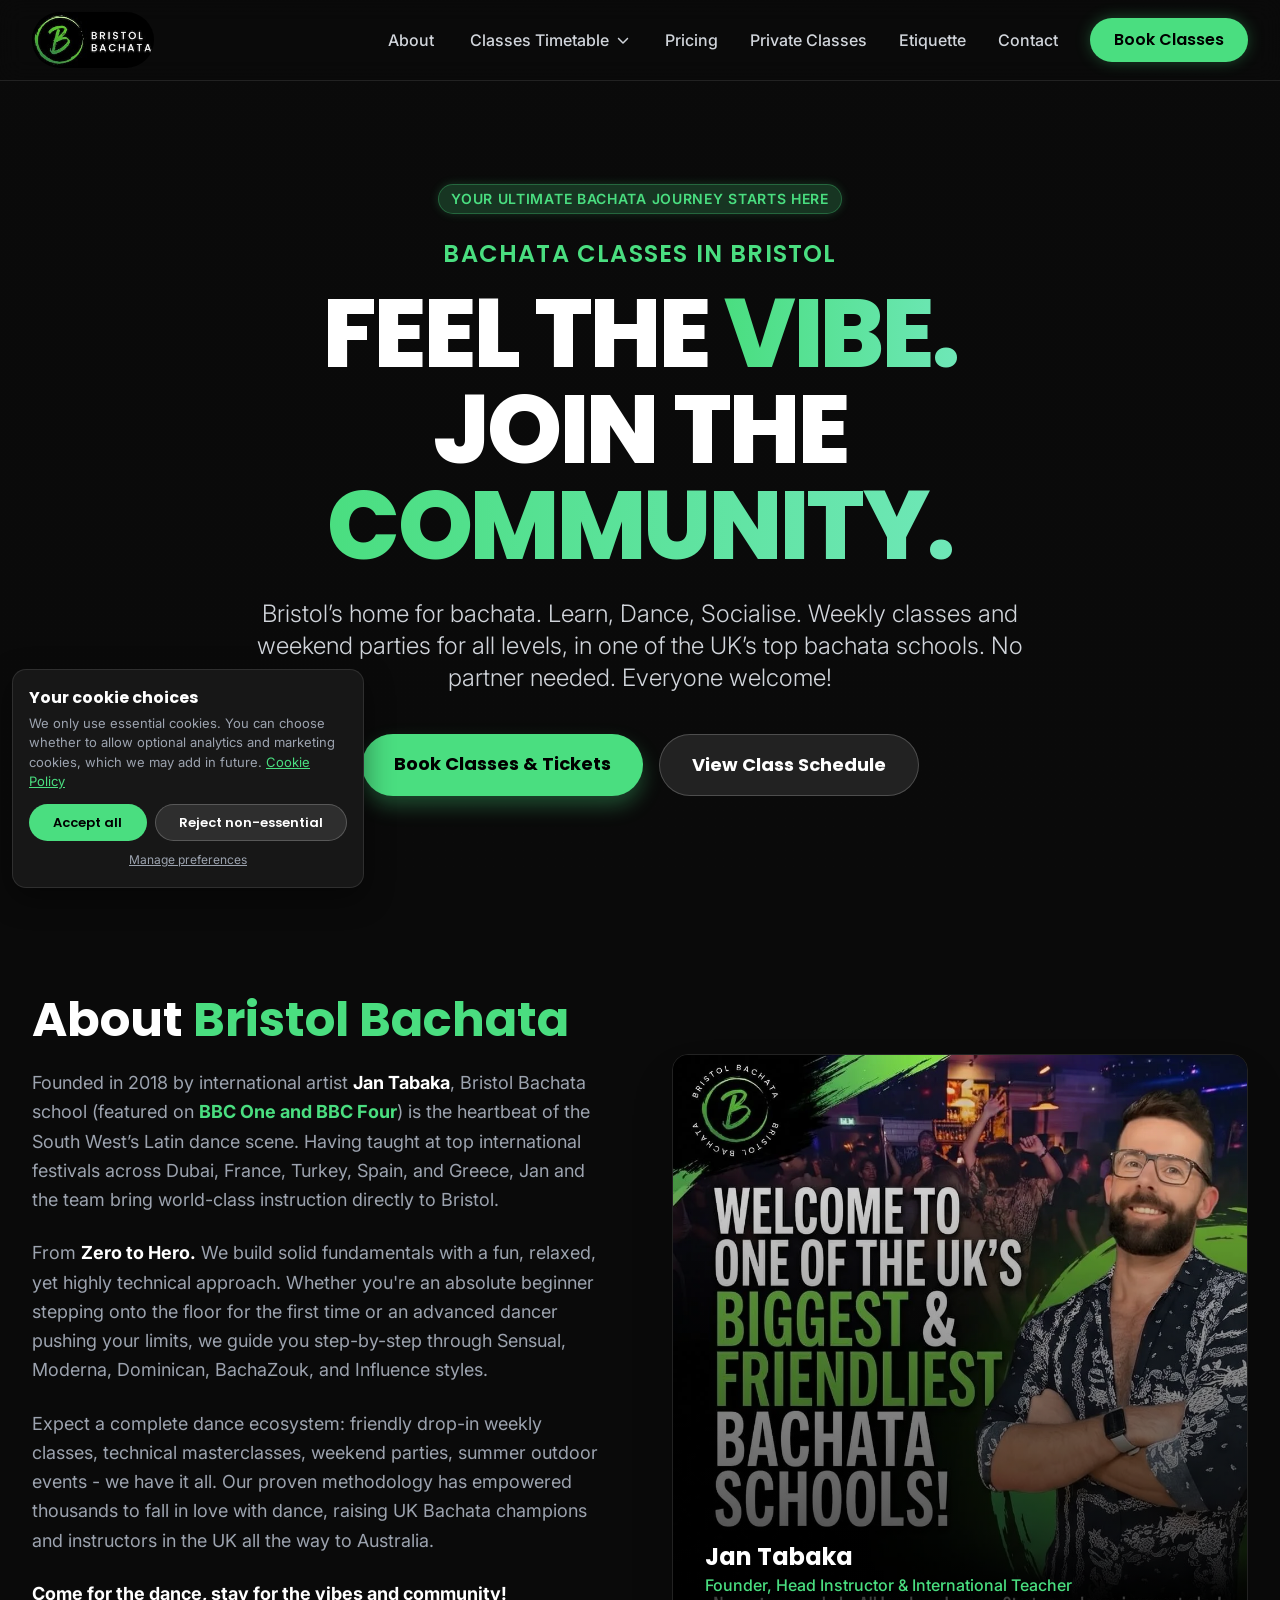
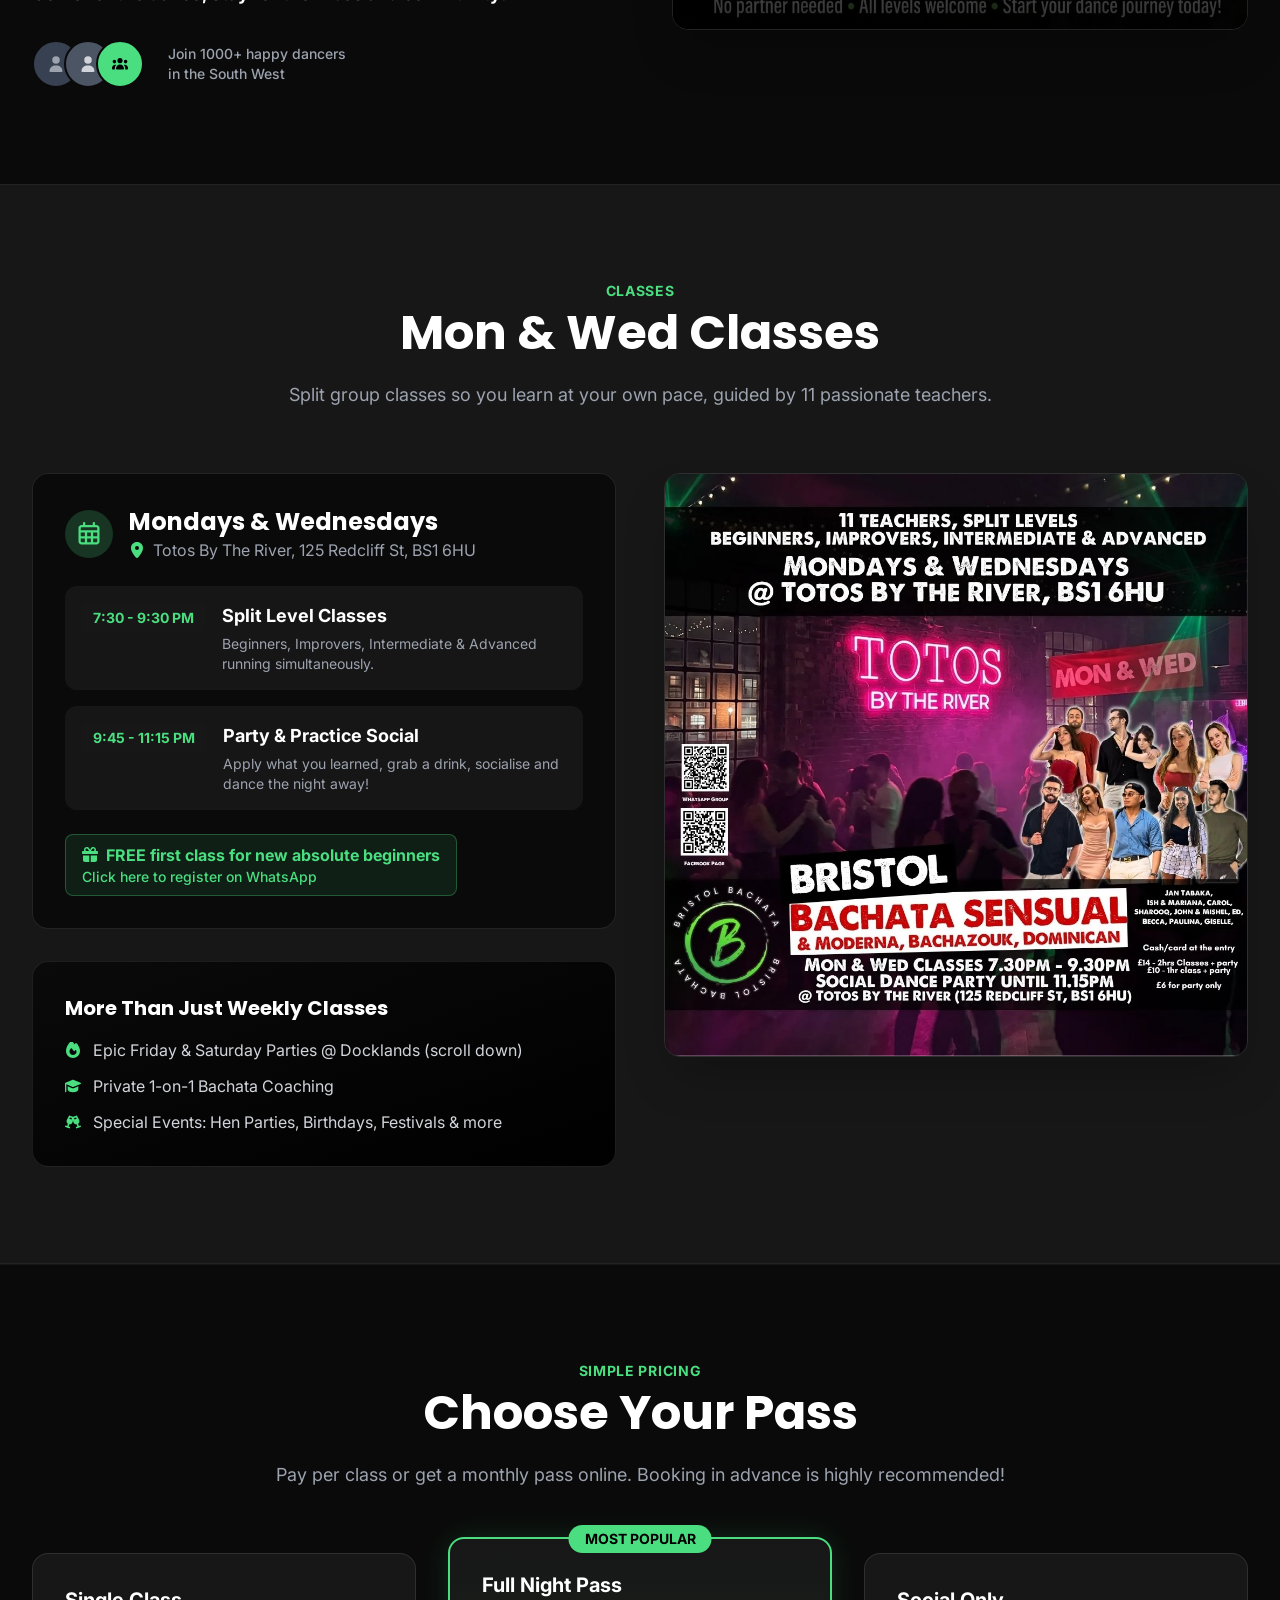
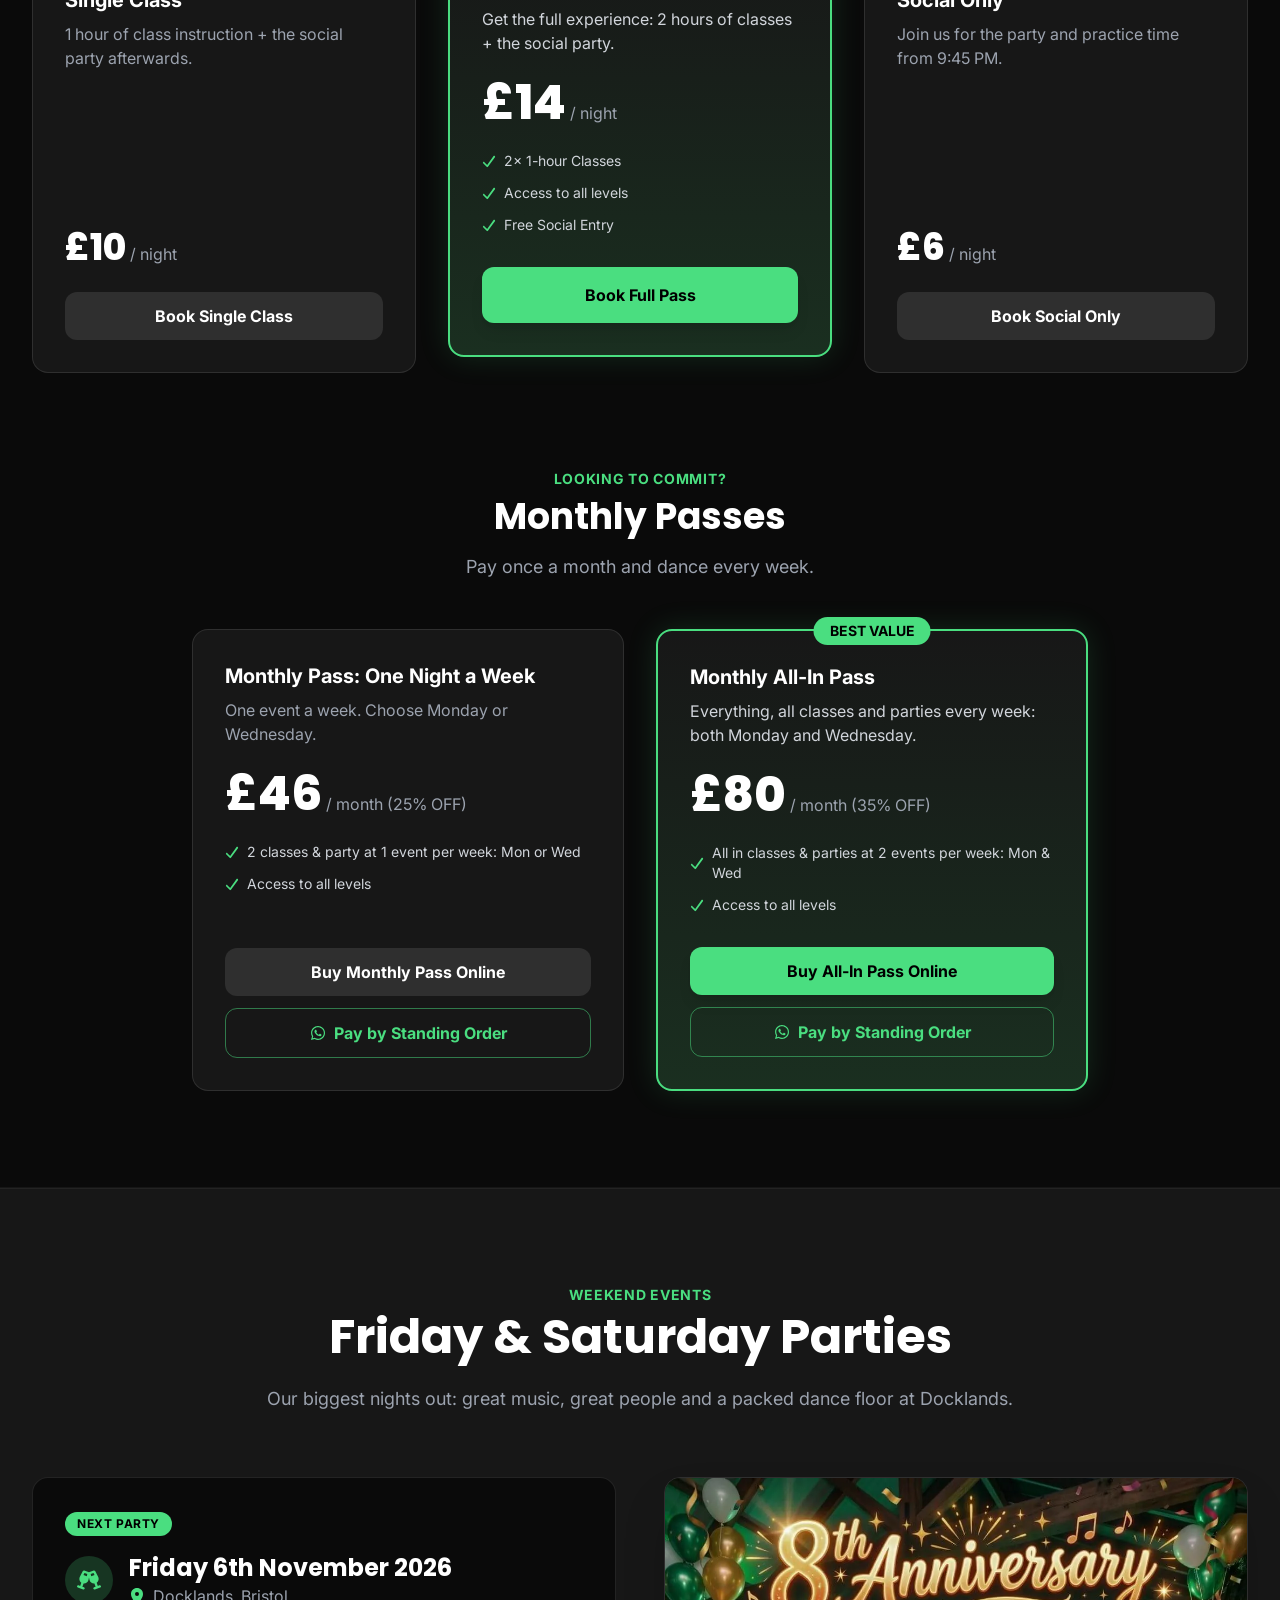
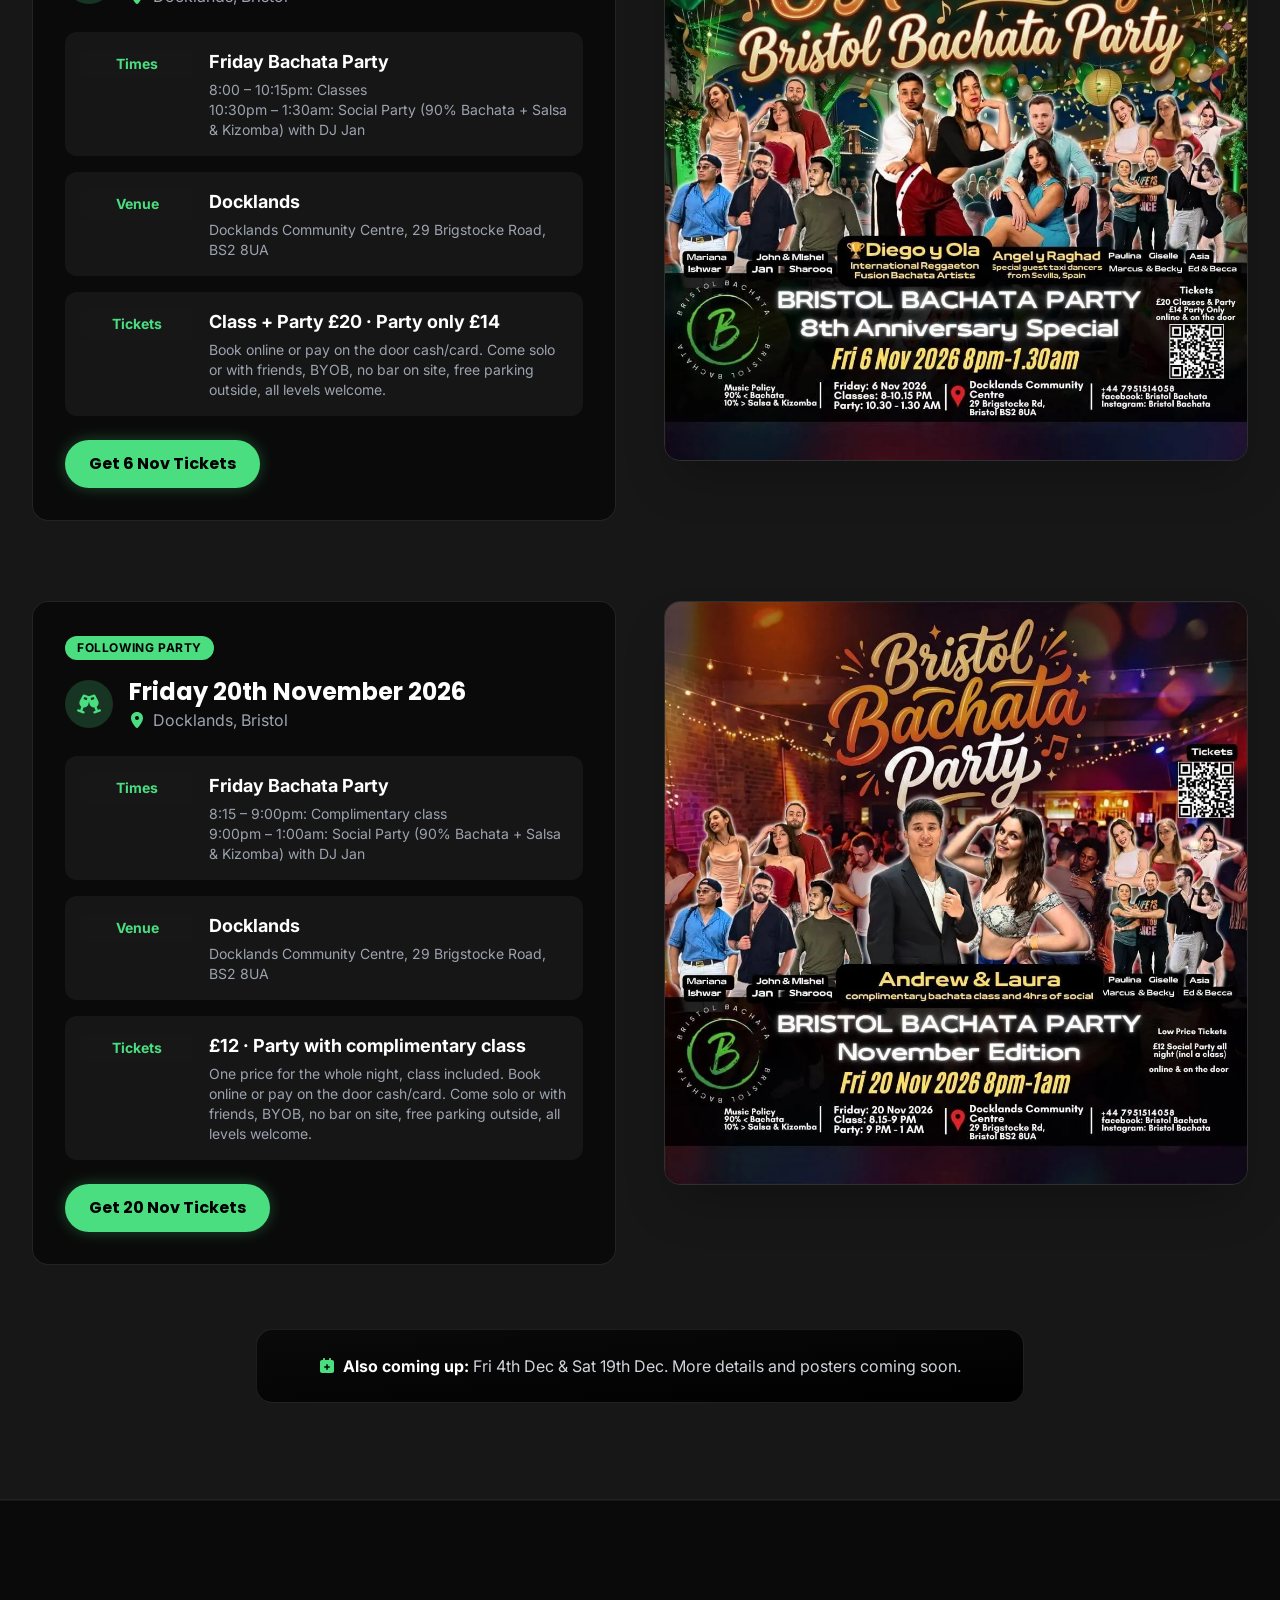
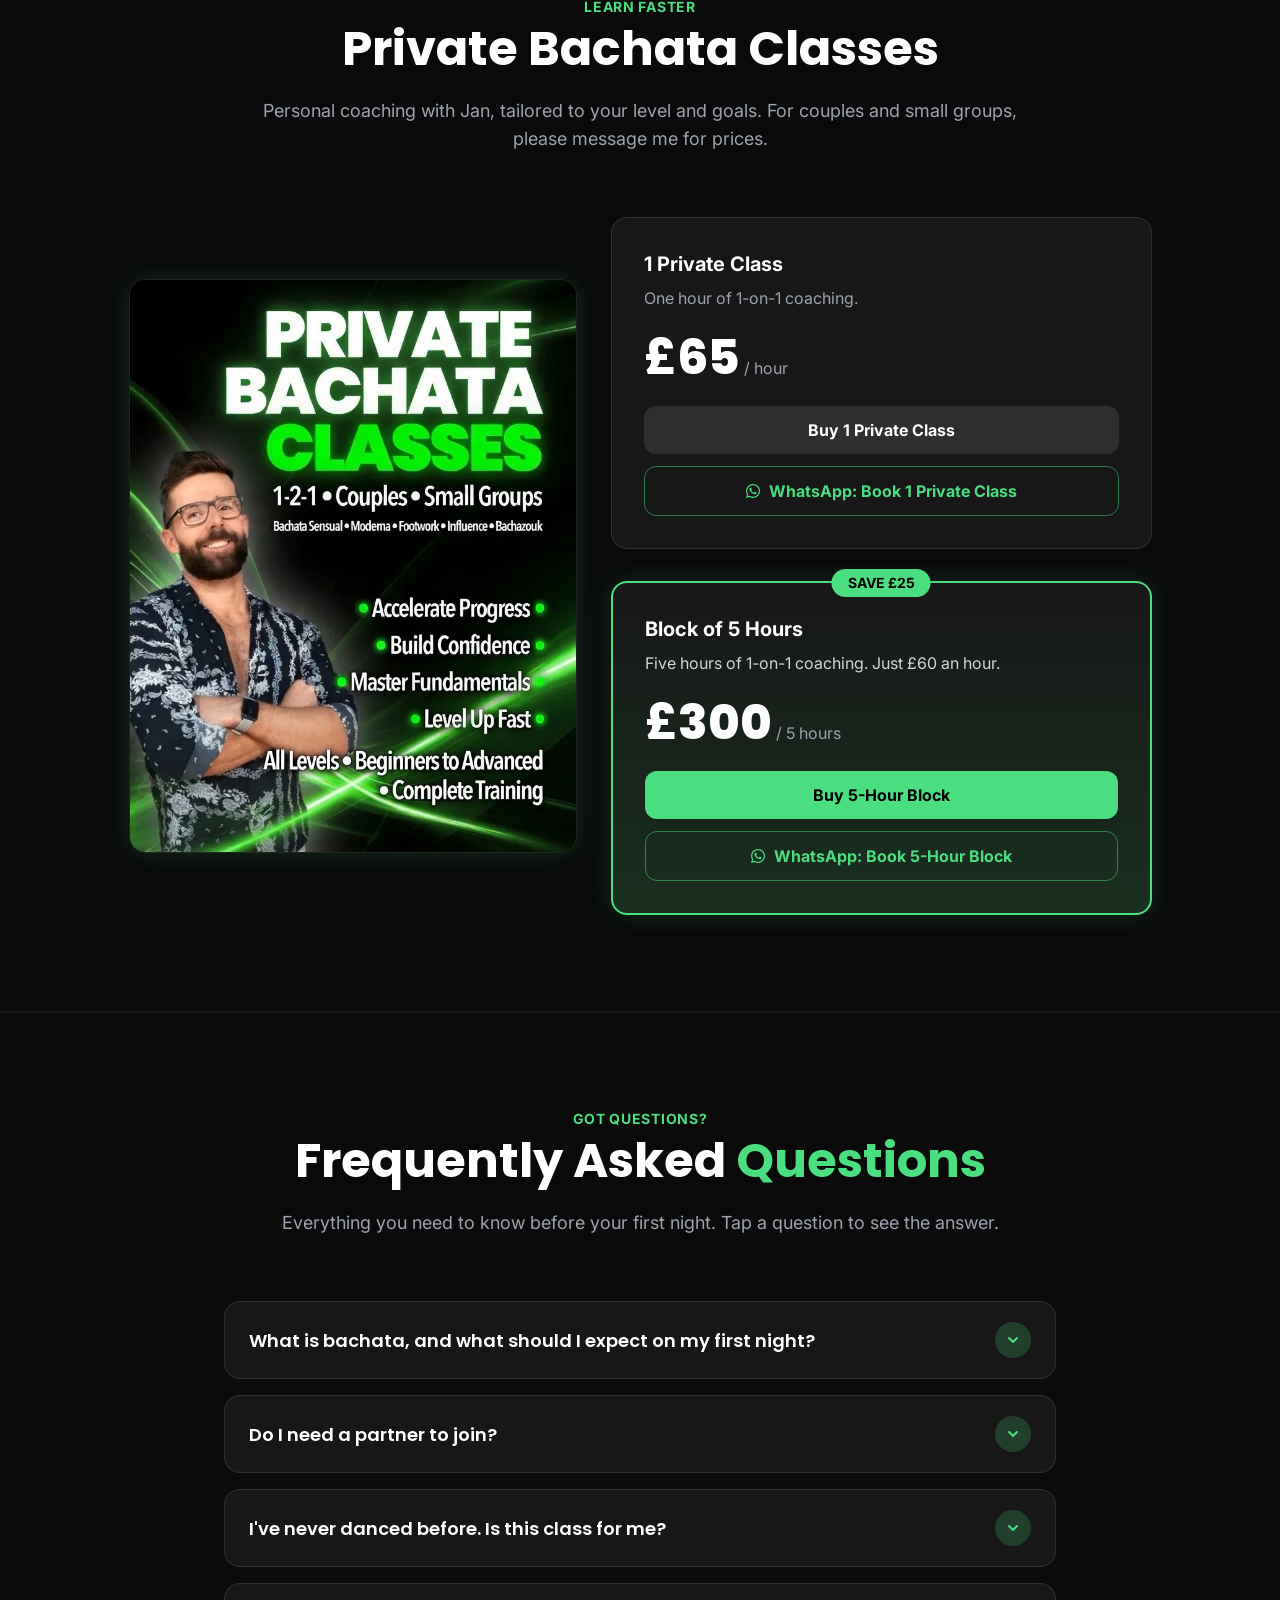
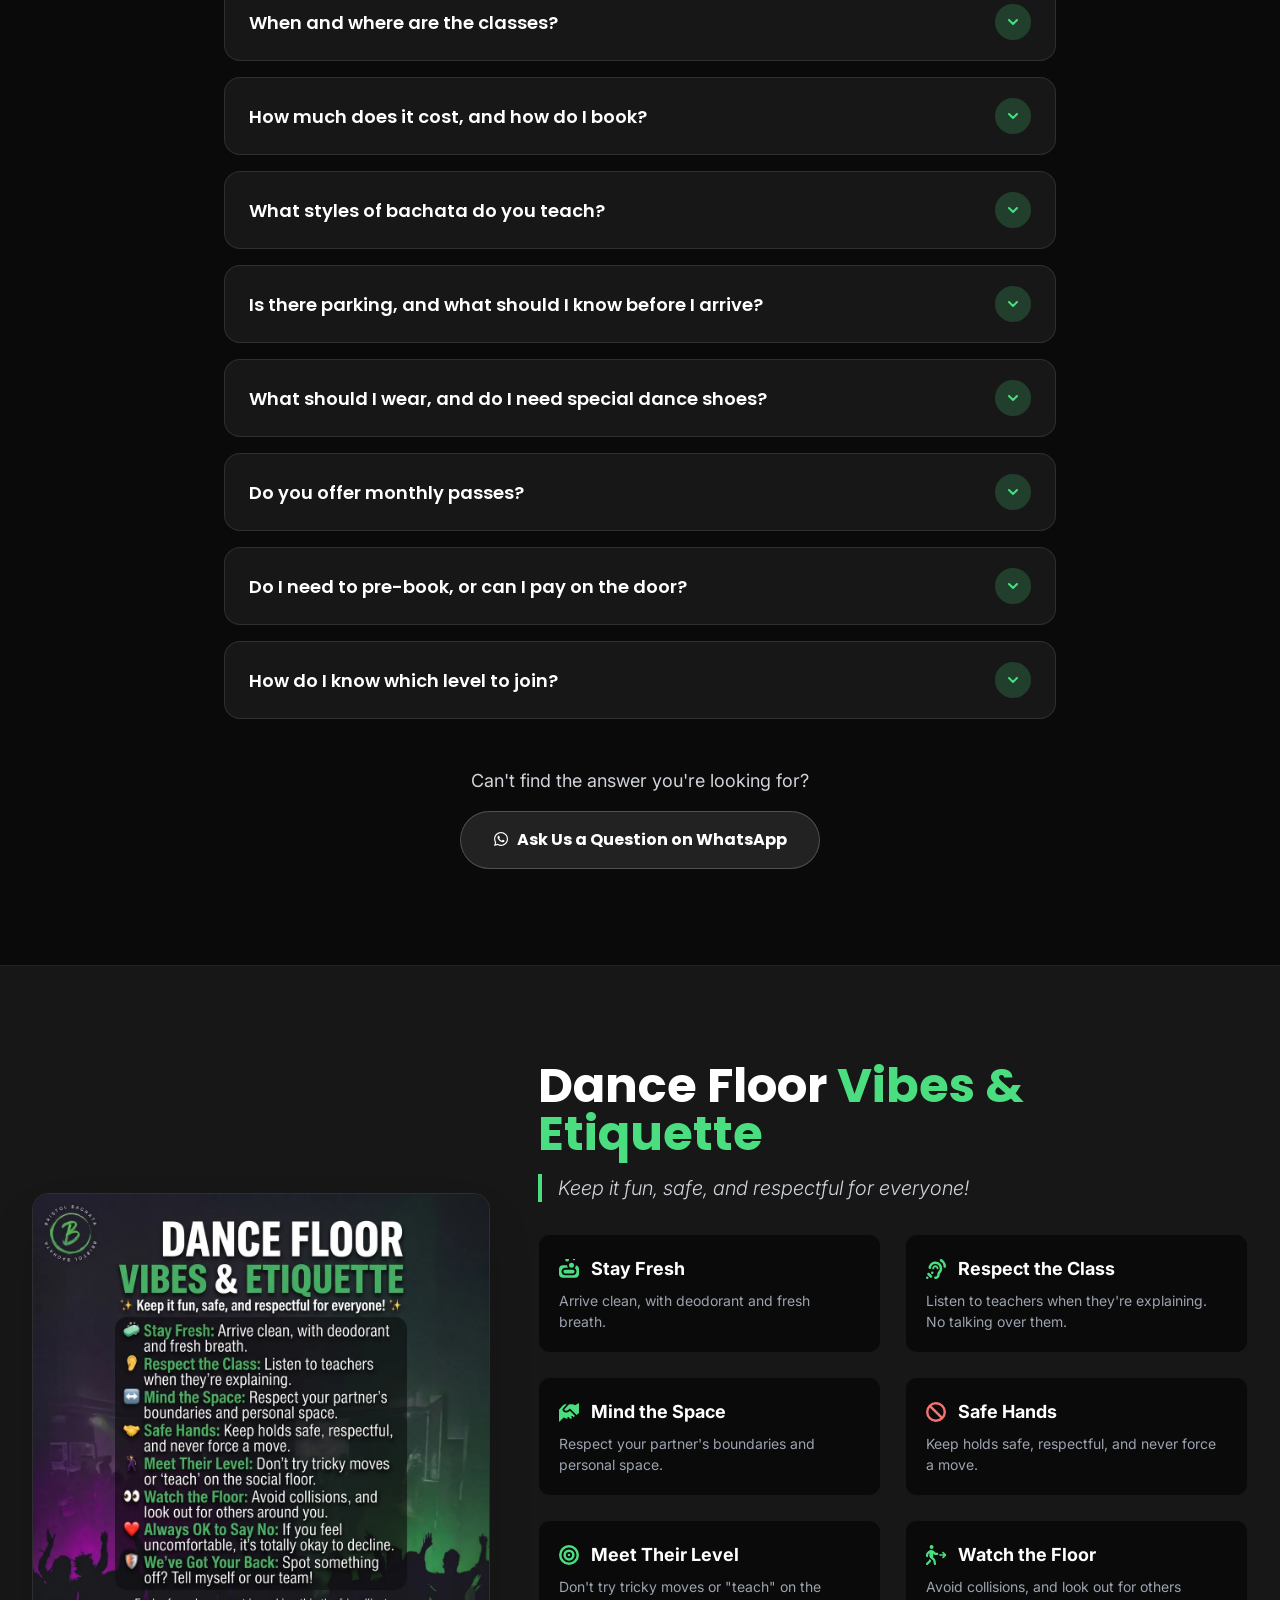
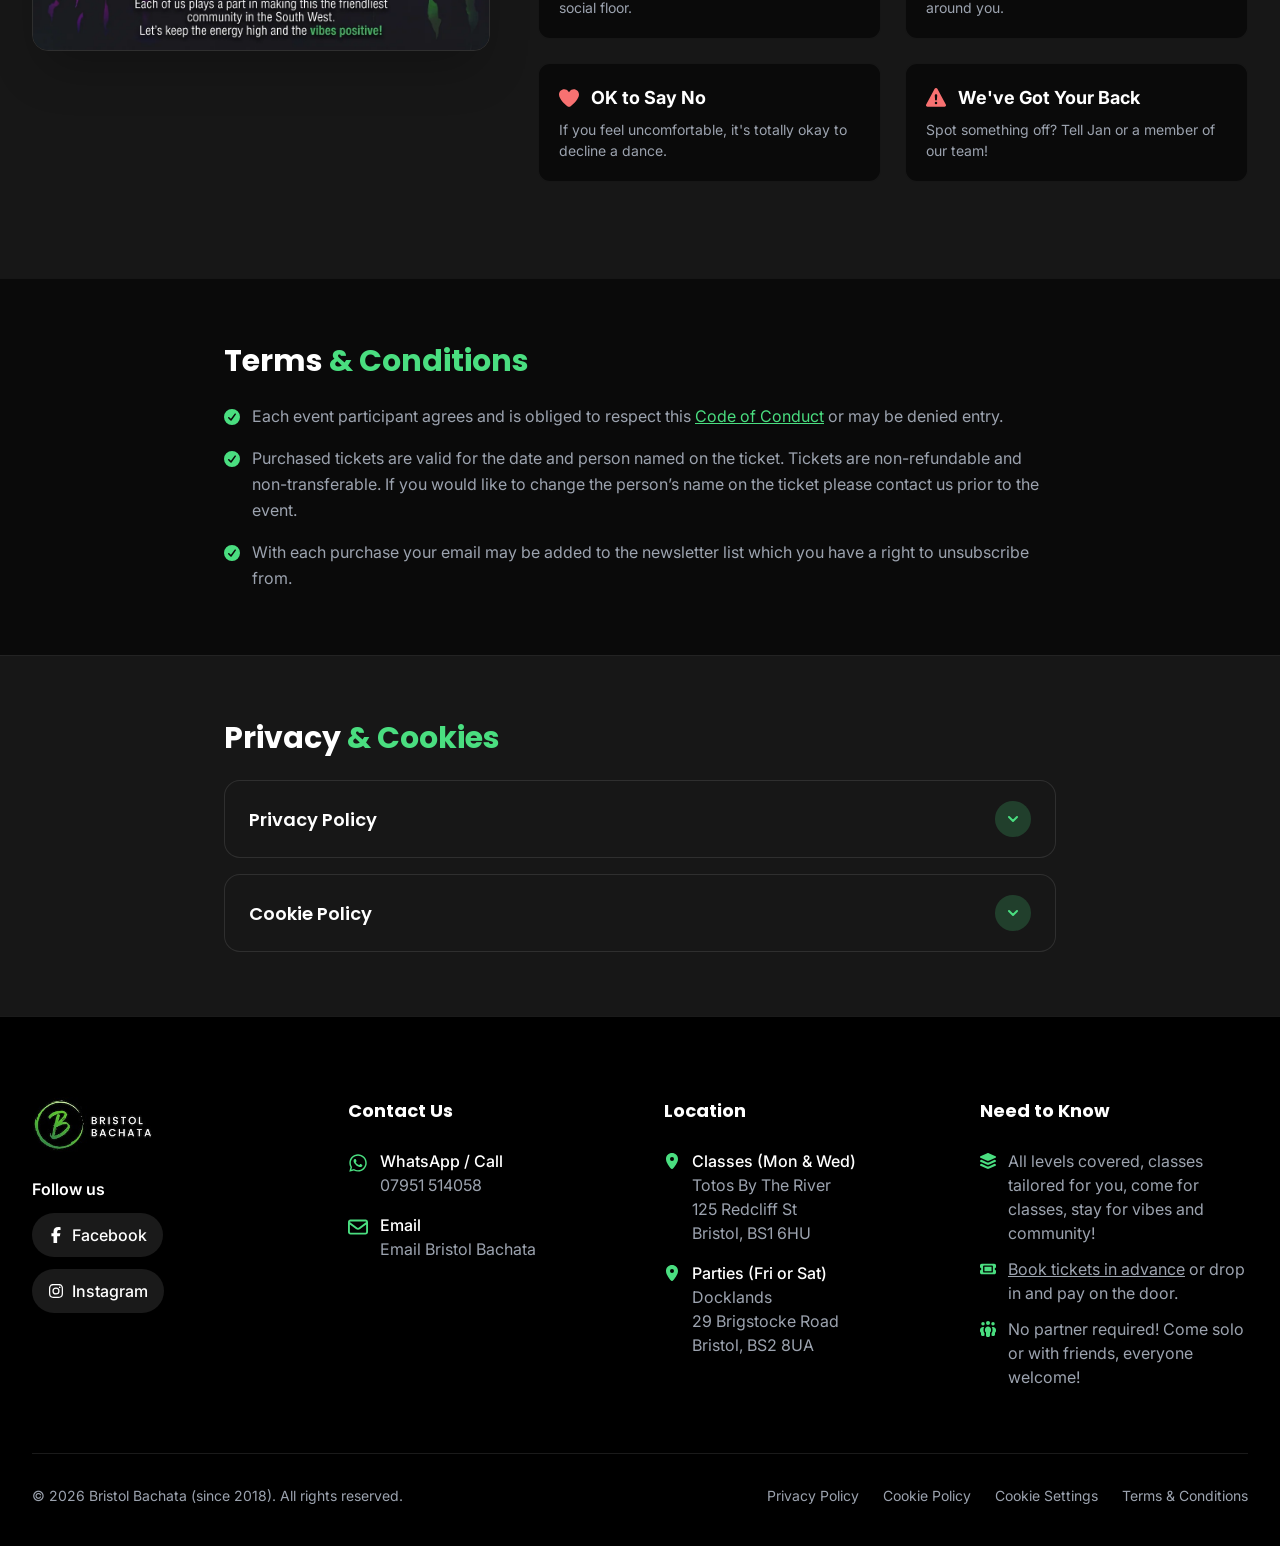
==== commit 4613da34: "Fix grammar and improve phrasing in index.html" ====
--- a/index.html
+++ b/index.html
@@ -318,10 +318,10 @@
                                 Founded in 2018 by international artist <strong class="text-white">Jan Tabaka</strong>, Bristol Bachata school (featured on <strong class="text-bbGreen">BBC One and BBC Four</strong>) is the heartbeat of the South West’s Latin dance scene. Having taught at top international festivals across Dubai, France, Turkey, Spain, and Greece, Jan and the team bring world-class instruction directly to Bristol.
                             </p>
                             <p>
-                                From <strong class="text-white">Zero to Hero.</strong> we build solid fundamentals with a fun, relaxed, yet highly technical approach. Whether you're an absolute beginner stepping onto the floor for the first time or an advanced dancer pushing your limits, we guide you step-by-step through Sensual, Moderna, Dominican, BachaZouk, and Influence styles.
+                                From <strong class="text-white">Zero to Hero.</strong> We build solid fundamentals with a fun, relaxed, yet highly technical approach. Whether you're an absolute beginner stepping onto the floor for the first time or an advanced dancer pushing your limits, we guide you step-by-step through Sensual, Moderna, Dominican, BachaZouk, and Influence styles.
                             </p>
                             <p>
-                                Expect a complete dance ecosystem: friendly drop-in weekly classes, technical masterclasses, weekend parties, summer outdoor events and much more. Our proven methodology has empowered thousands to fall in love with dance, raising UK Bachata champions and instructors in the UK all the way to Australia.
+                                Expect a complete dance ecosystem: friendly drop-in weekly classes, technical masterclasses, weekend parties, summer outdoor events - we have it all. Our proven methodology has empowered thousands to fall in love with dance, raising UK Bachata champions and instructors in the UK all the way to Australia.
                             </p>
                             <p><strong class="text-white">Come for the dance, stay for the vibes and community!</strong></p>
                         </div>
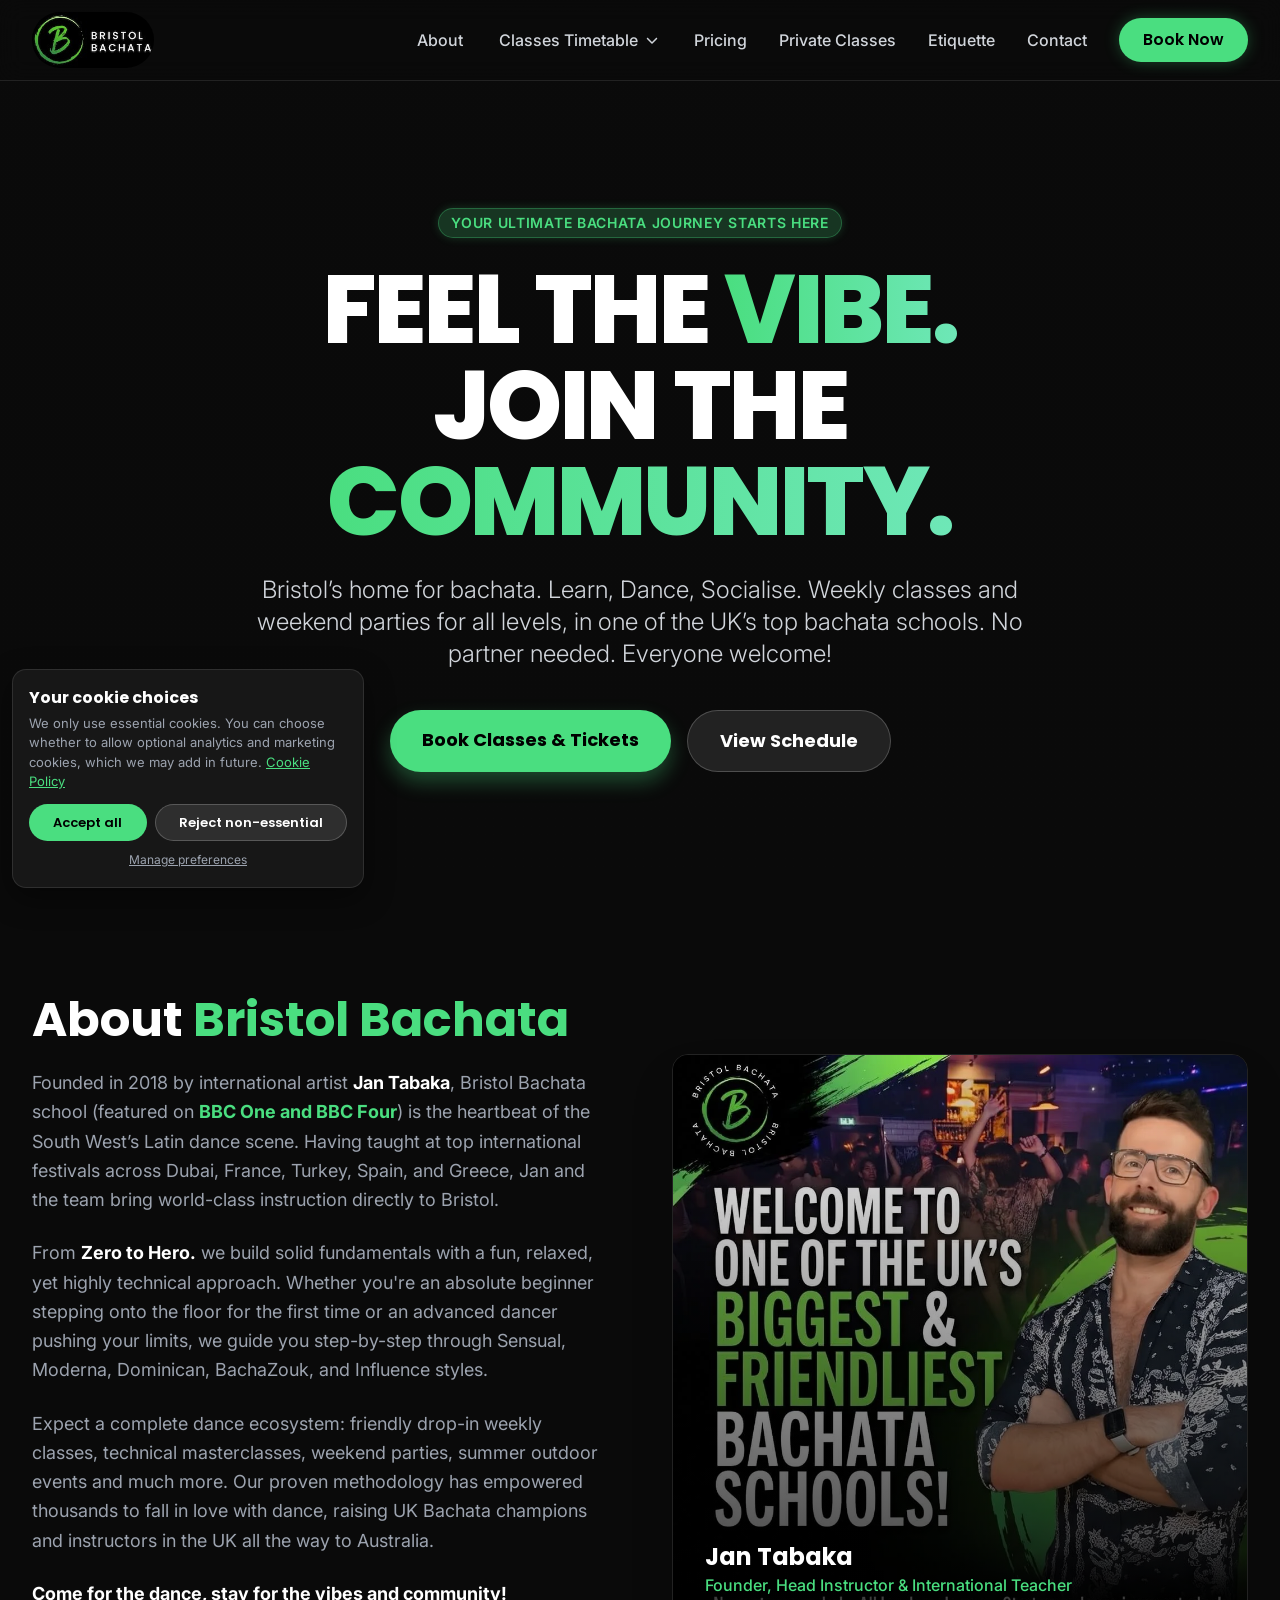
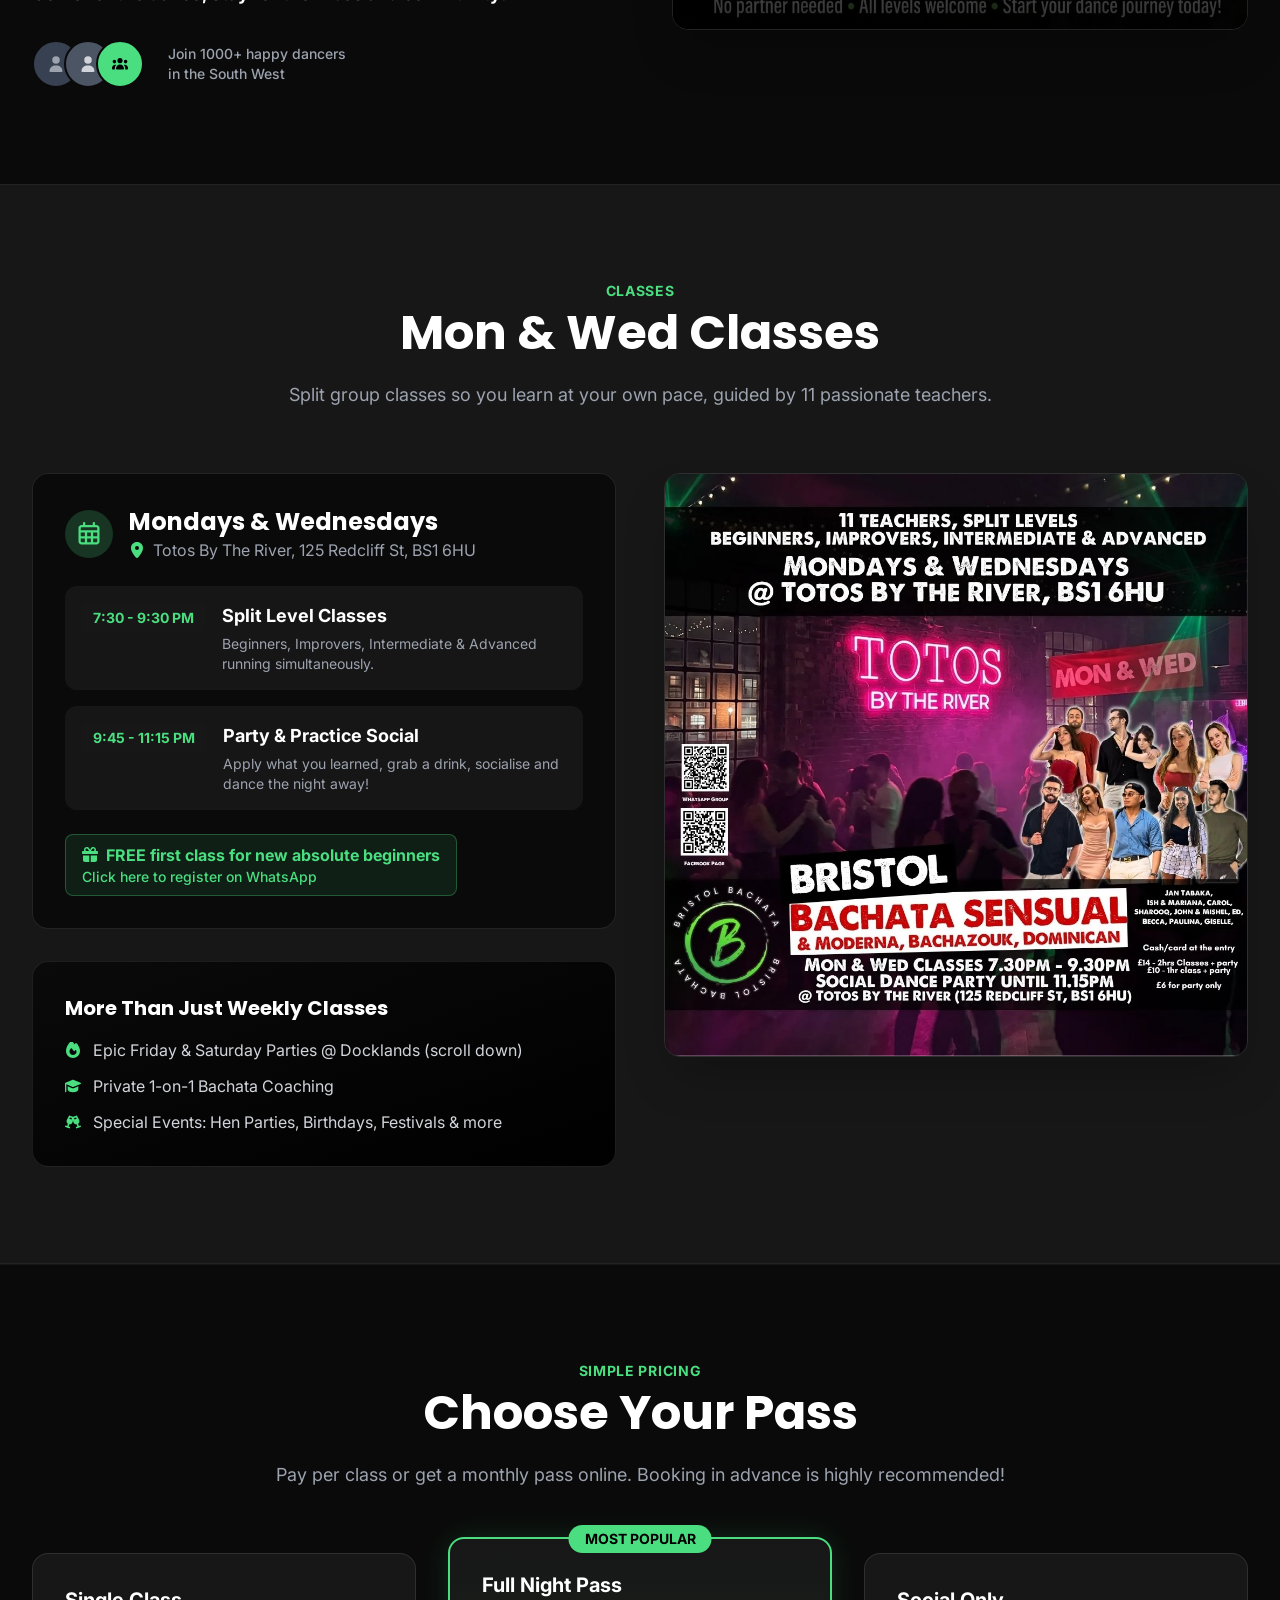
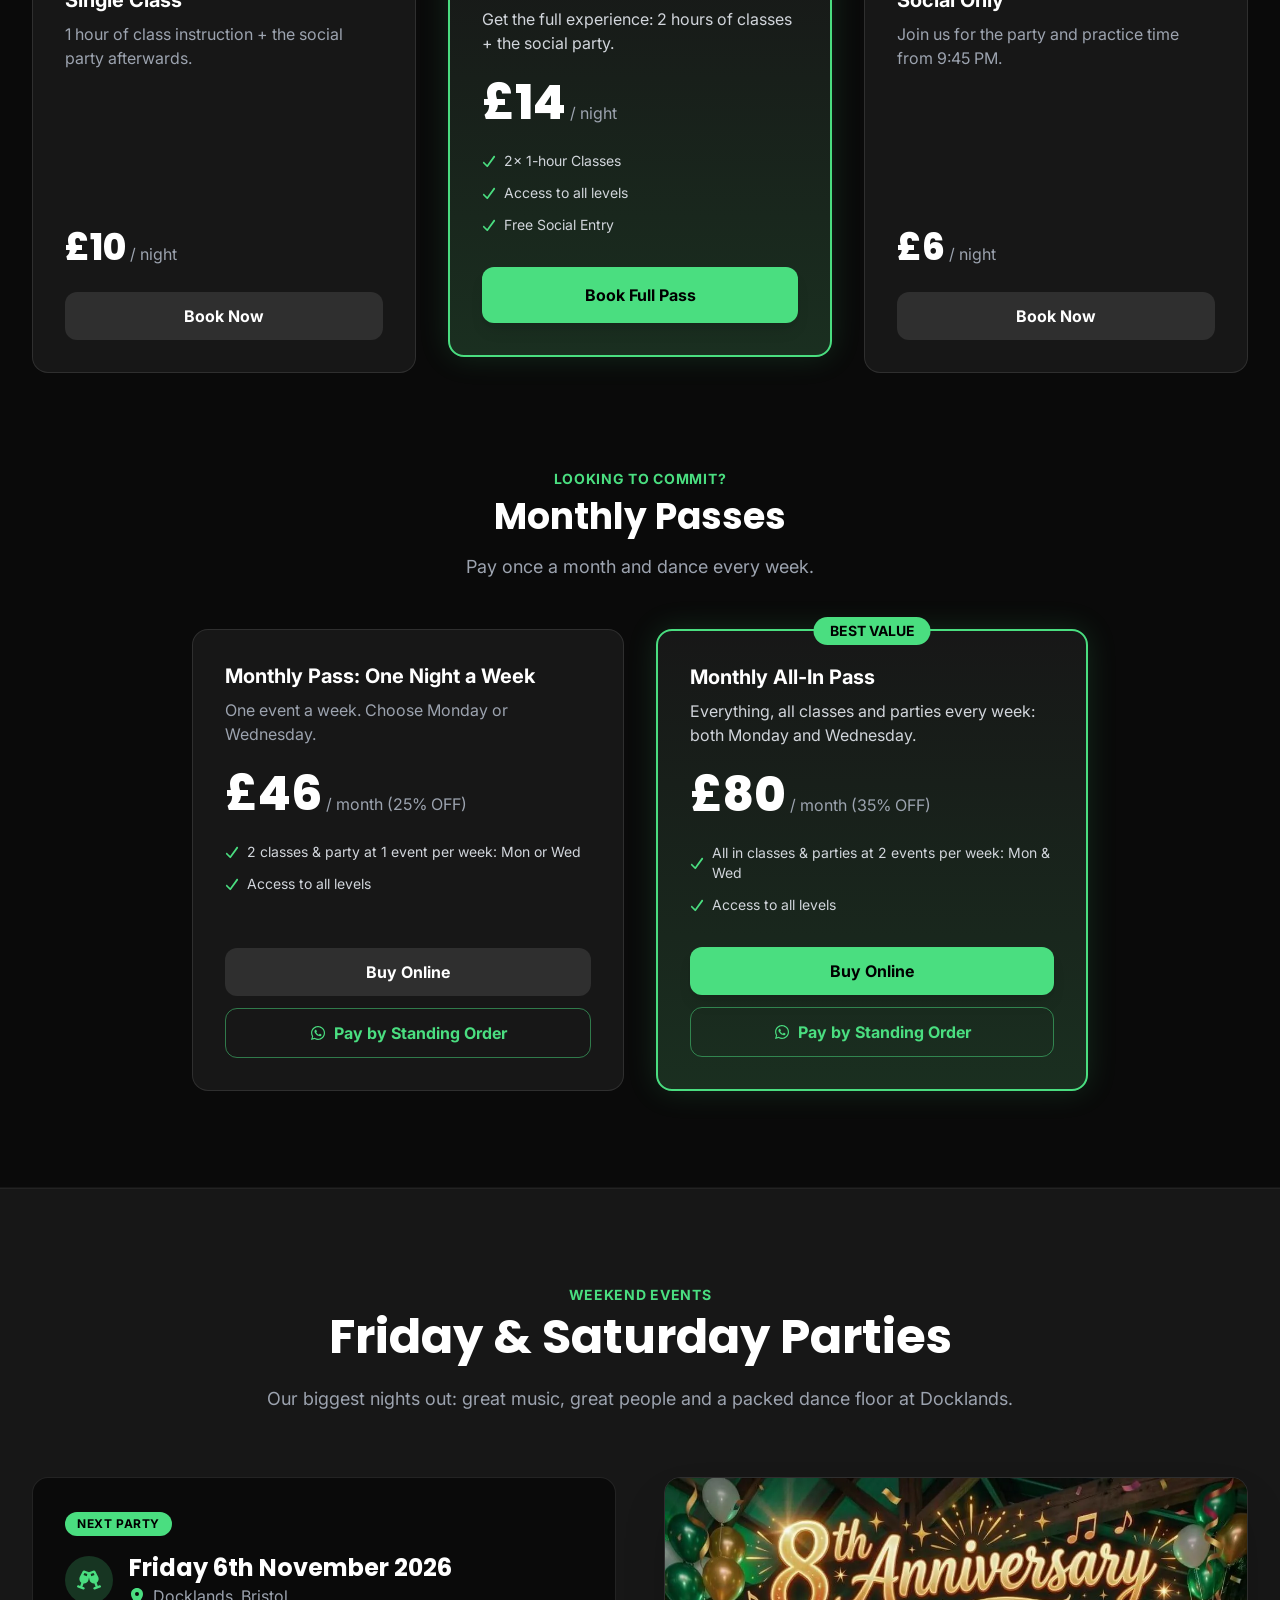
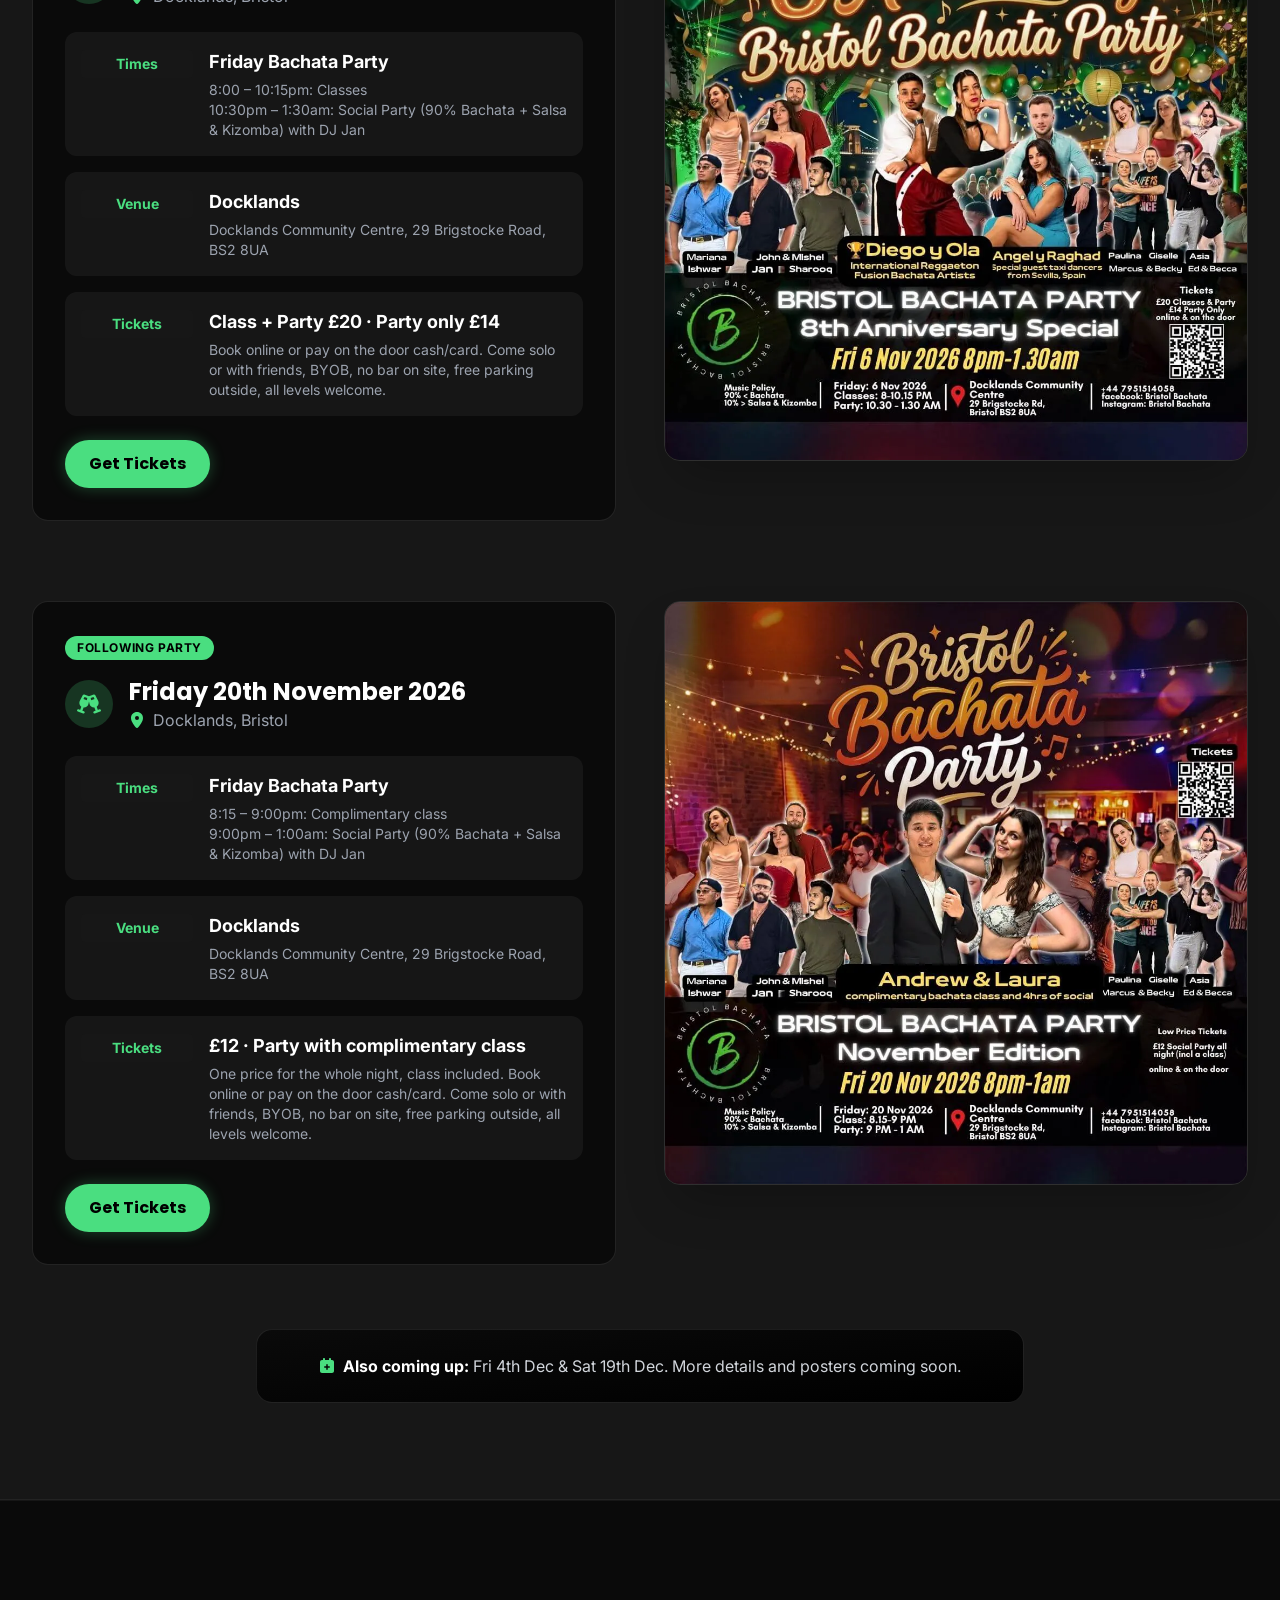
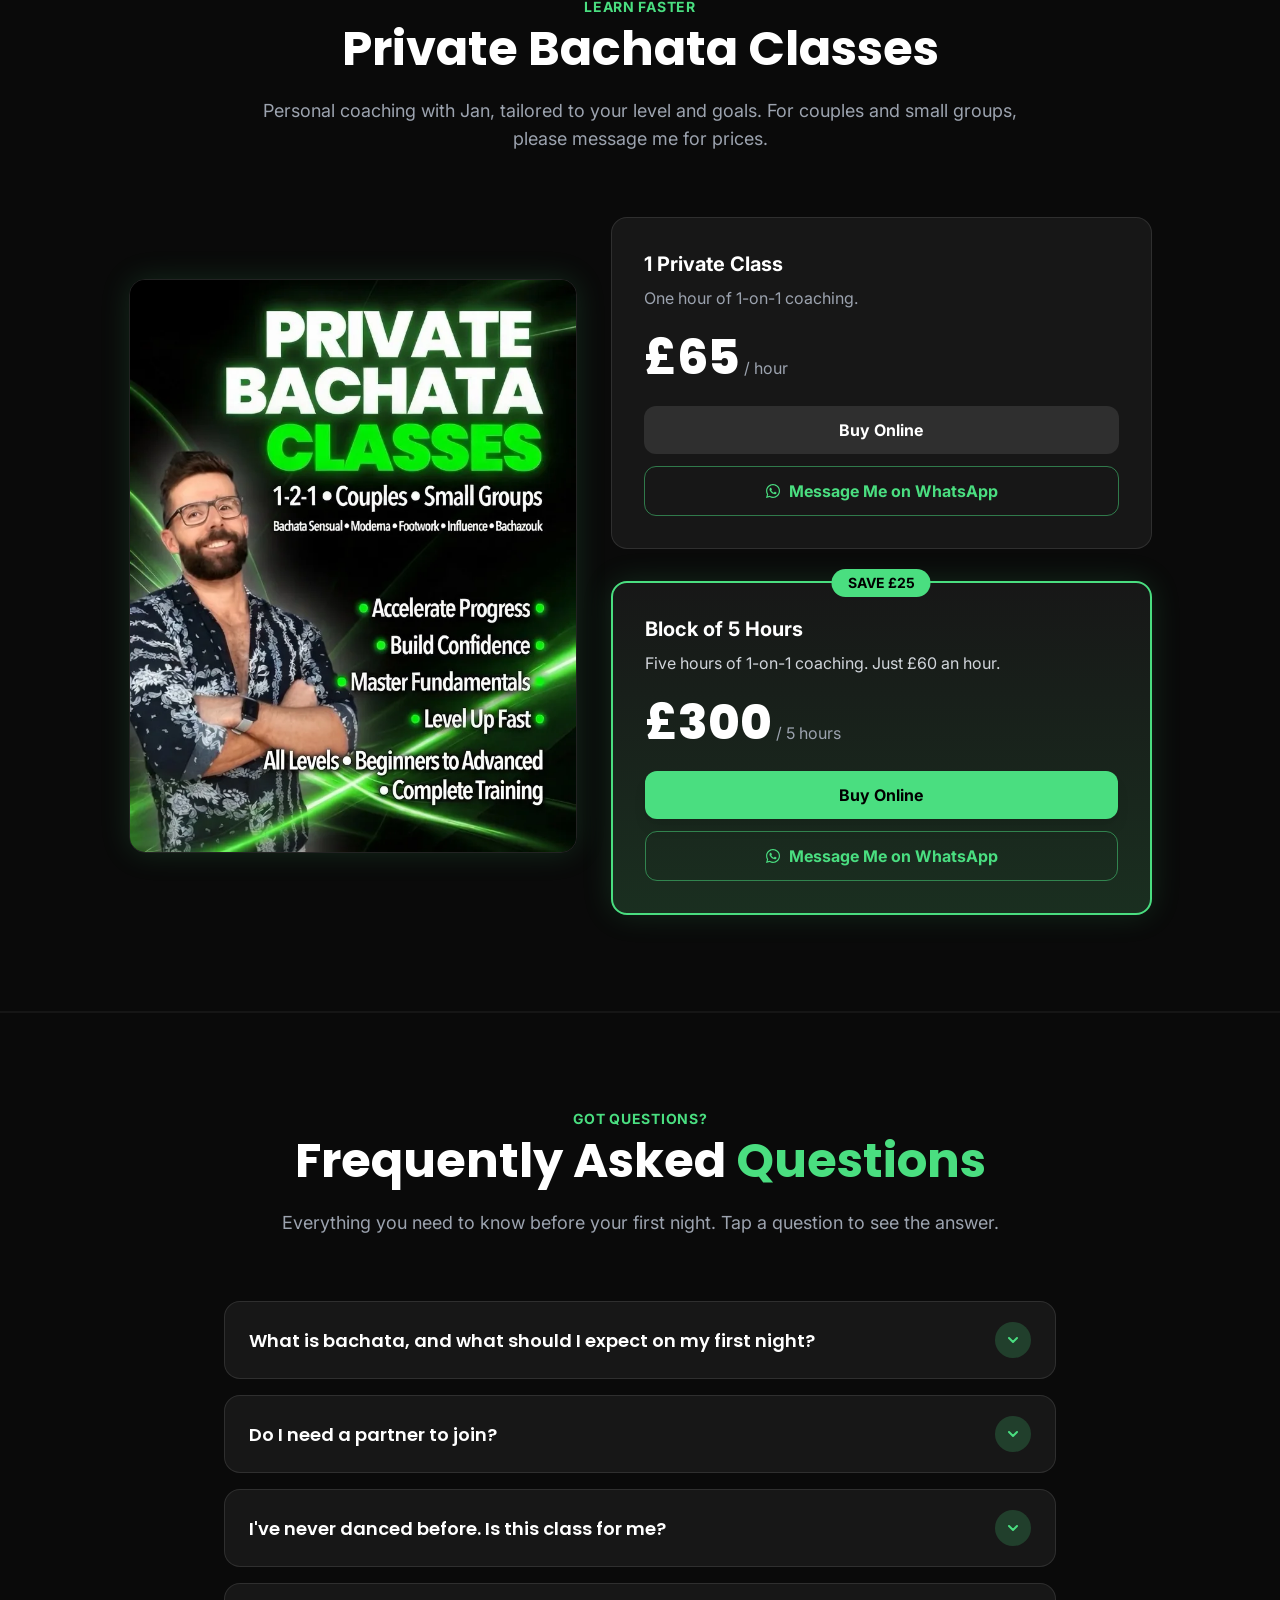
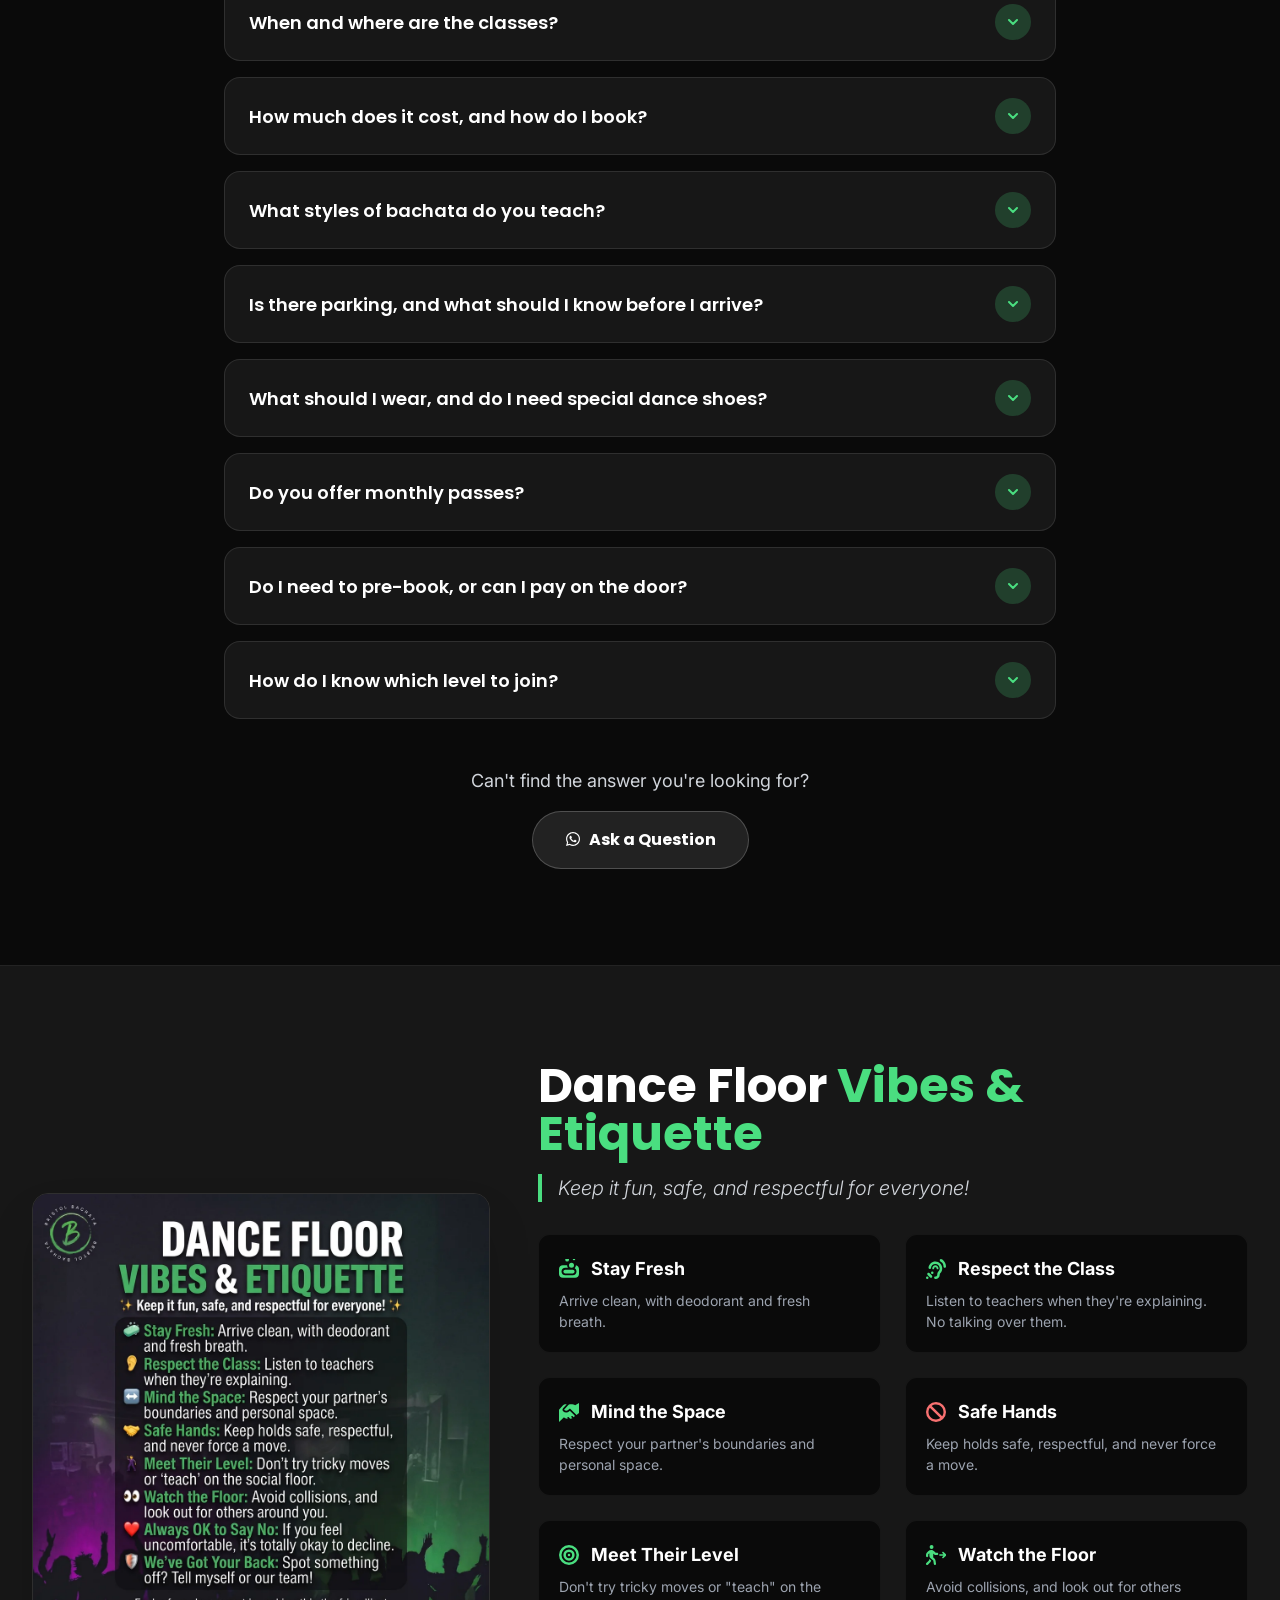
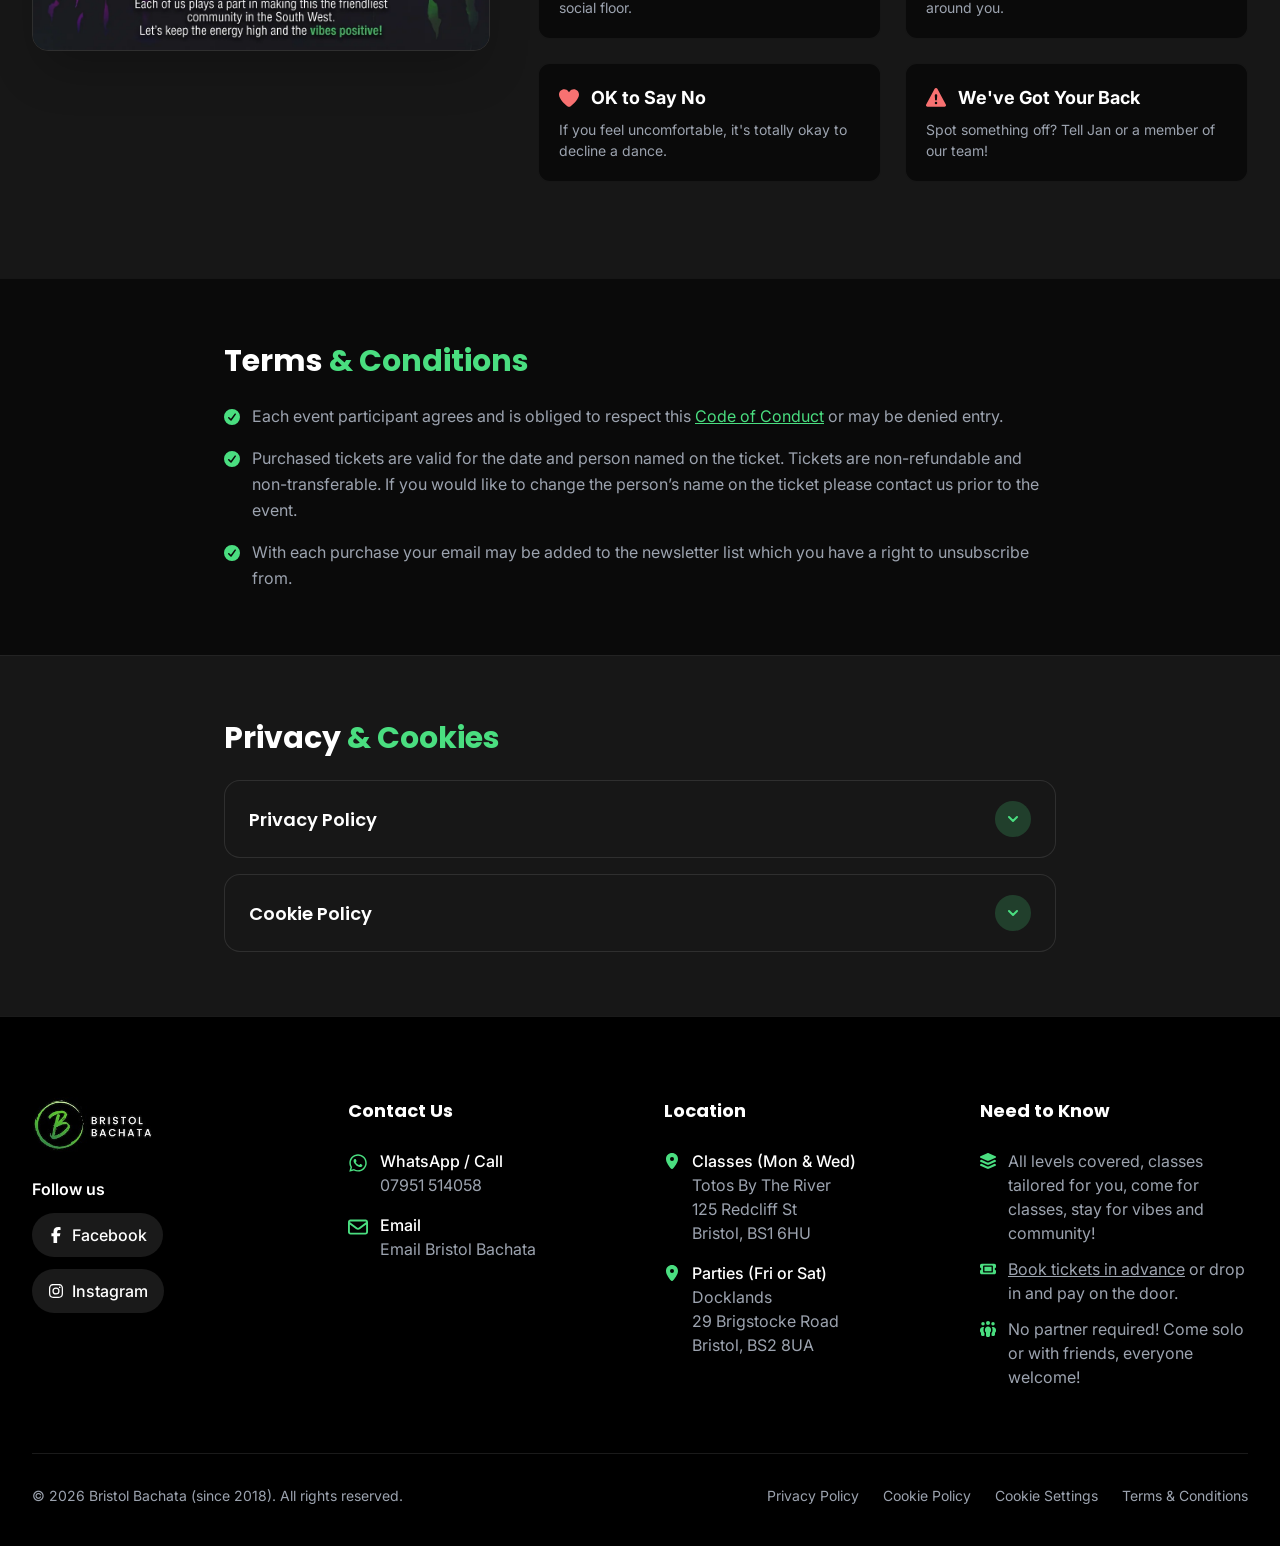
==== commit 6cd64e8b: "fav icon changes" ====
--- a/index.html
+++ b/index.html
@@ -235,7 +235,7 @@
     <header class="fixed w-full top-0 z-50 bg-bbDark/90 backdrop-blur-md border-b border-white/10">
         <div class="max-w-7xl mx-auto px-4 sm:px-6 lg:px-8">
             <div class="flex justify-between items-center h-20">
-                <a href="/" class="flex-shrink-0 flex items-center">
+                <a href="#" class="flex-shrink-0 flex items-center">
                     <img src="logo.jpg" alt="Bristol Bachata home" width="122" height="56" class="h-14 w-30 object-contain rounded-full">
                 </a>
 
@@ -254,7 +254,7 @@
                     <a href="#private" class="text-gray-300 hover:text-bbGreen transition-colors font-medium">Private Classes</a>
                     <a href="#etiquette" class="text-gray-300 hover:text-bbGreen transition-colors font-medium">Etiquette</a>
                     <a href="#contact" class="text-gray-300 hover:text-bbGreen transition-colors font-medium">Contact</a>
-                    <a href="https://bristolbachata.sumupstore.com" target="_blank" rel="noopener noreferrer" class="bg-bbGreen text-black hover:bg-bbGreenHover px-6 py-2.5 rounded-full font-heading font-semibold transition-all transform hover:scale-105 shadow-[0_0_15px_rgba(74,222,128,0.3)]">Book Classes</a>
+                    <a href="https://bristolbachata.sumupstore.com" target="_blank" rel="noopener noreferrer" class="bg-bbGreen text-black hover:bg-bbGreenHover px-6 py-2.5 rounded-full font-heading font-semibold transition-all transform hover:scale-105 shadow-[0_0_15px_rgba(74,222,128,0.3)]">Book Now</a>
                 </nav>
 
                 <div class="lg:hidden flex items-center">
@@ -274,7 +274,7 @@
                 <a href="#private" class="block px-3 py-2 text-base font-medium text-gray-300 hover:text-bbGreen">Private Classes</a>
                 <a href="#etiquette" class="block px-3 py-2 text-base font-medium text-gray-300 hover:text-bbGreen">Etiquette</a>
                 <a href="#contact" class="block px-3 py-2 text-base font-medium text-gray-300 hover:text-bbGreen">Contact</a>
-                <a href="https://bristolbachata.sumupstore.com" target="_blank" rel="noopener noreferrer" class="block px-3 py-2 mt-2 text-center text-base font-heading font-bold bg-bbGreen text-black rounded-lg">Book Classes</a>
+                <a href="https://bristolbachata.sumupstore.com" target="_blank" rel="noopener noreferrer" class="block px-3 py-2 mt-2 text-center text-base font-heading font-bold bg-bbGreen text-black rounded-lg">Book Now</a>
             </div>
         </nav>
     </header>
@@ -293,7 +293,6 @@
                     Your Ultimate Bachata Journey Starts Here
                 </span>
                 <h1 class="font-heading text-5xl md:text-7xl lg:text-8xl font-extrabold text-white leading-tight mb-6 tracking-tight">
-                    <span class="block text-bbGreen text-lg md:text-2xl font-semibold tracking-wider uppercase mb-4">Bachata Classes in Bristol</span>
                     FEEL THE <span class="text-transparent bg-clip-text bg-gradient-to-r from-bbGreen to-emerald-300">VIBE.</span><br>
                     JOIN THE <span class="text-transparent bg-clip-text bg-gradient-to-r from-bbGreen to-emerald-300">COMMUNITY.</span>
                 </h1>
@@ -302,7 +301,7 @@
                 </p>
                 <div class="flex flex-col sm:flex-row justify-center gap-4">
                     <a href="https://bristolbachata.sumupstore.com" class="bg-bbGreen text-black hover:bg-bbGreenHover px-8 py-4 rounded-full font-heading font-bold text-lg transition-all transform hover:-translate-y-1 shadow-[0_10px_20px_rgba(74,222,128,0.3)]">Book Classes &amp; Tickets</a>
-                    <a href="#classes" class="bg-white/10 text-white hover:bg-white/20 border border-white/20 px-8 py-4 rounded-full font-heading font-bold text-lg transition-all backdrop-blur-sm">View Class Schedule</a>
+                    <a href="#classes" class="bg-white/10 text-white hover:bg-white/20 border border-white/20 px-8 py-4 rounded-full font-heading font-bold text-lg transition-all backdrop-blur-sm">View Schedule</a>
                 </div>
             </div>
         </section>
@@ -318,10 +317,10 @@
                                 Founded in 2018 by international artist <strong class="text-white">Jan Tabaka</strong>, Bristol Bachata school (featured on <strong class="text-bbGreen">BBC One and BBC Four</strong>) is the heartbeat of the South West’s Latin dance scene. Having taught at top international festivals across Dubai, France, Turkey, Spain, and Greece, Jan and the team bring world-class instruction directly to Bristol.
                             </p>
                             <p>
-                                From <strong class="text-white">Zero to Hero.</strong> We build solid fundamentals with a fun, relaxed, yet highly technical approach. Whether you're an absolute beginner stepping onto the floor for the first time or an advanced dancer pushing your limits, we guide you step-by-step through Sensual, Moderna, Dominican, BachaZouk, and Influence styles.
+                                From <strong class="text-white">Zero to Hero.</strong> we build solid fundamentals with a fun, relaxed, yet highly technical approach. Whether you're an absolute beginner stepping onto the floor for the first time or an advanced dancer pushing your limits, we guide you step-by-step through Sensual, Moderna, Dominican, BachaZouk, and Influence styles.
                             </p>
                             <p>
-                                Expect a complete dance ecosystem: friendly drop-in weekly classes, technical masterclasses, weekend parties, summer outdoor events - we have it all. Our proven methodology has empowered thousands to fall in love with dance, raising UK Bachata champions and instructors in the UK all the way to Australia.
+                                Expect a complete dance ecosystem: friendly drop-in weekly classes, technical masterclasses, weekend parties, summer outdoor events and much more. Our proven methodology has empowered thousands to fall in love with dance, raising UK Bachata champions and instructors in the UK all the way to Australia.
                             </p>
                             <p><strong class="text-white">Come for the dance, stay for the vibes and community!</strong></p>
                         </div>
@@ -428,7 +427,7 @@
                             <span class="text-4xl font-heading font-extrabold text-white">£10</span>
                             <span class="text-gray-400">/ night</span>
                         </div>
-                        <a href="https://bristolbachata.sumupstore.com/product/mon-or-wed-1-class" class="w-full block text-center bg-white/10 hover:bg-white/20 text-white font-bold py-3 rounded-xl transition-colors mt-auto">Book Single Class</a>
+                        <a href="https://bristolbachata.sumupstore.com/product/mon-or-wed-1-class" class="w-full block text-center bg-white/10 hover:bg-white/20 text-white font-bold py-3 rounded-xl transition-colors mt-auto">Book Now</a>
                     </div>
 
                     <div class="bg-gradient-to-b from-bbCard to-[#1a2f20] p-8 rounded-2xl border-2 border-bbGreen shadow-[0_0_30px_rgba(74,222,128,0.15)] flex flex-col transform md:-translate-y-4 relative">
@@ -454,7 +453,7 @@
                             <span class="text-4xl font-heading font-extrabold text-white">£6</span>
                             <span class="text-gray-400">/ night</span>
                         </div>
-                        <a href="https://bristolbachata.sumupstore.com/product/mon-or-wed-party-only" class="w-full block text-center bg-white/10 hover:bg-white/20 text-white font-bold py-3 rounded-xl transition-colors mt-auto">Book Social Only</a>
+                        <a href="https://bristolbachata.sumupstore.com/product/mon-or-wed-party-only" class="w-full block text-center bg-white/10 hover:bg-white/20 text-white font-bold py-3 rounded-xl transition-colors mt-auto">Book Now</a>
                     </div>
                 </div>
 
@@ -478,7 +477,7 @@
                             <li class="flex items-center gap-2"><svg class="icon text-bbGreen" aria-hidden="true"><use href="#i-check"/></svg> Access to all levels</li>
                         </ul>
                         <div class="mt-auto space-y-3">
-                            <a href="https://bristolbachata.sumupstore.com/product/bristol-bachata-monthly-pass-mon-or-wed-1day-wk-silver-25-off" target="_blank" rel="noopener noreferrer" class="w-full block text-center bg-white/10 hover:bg-white/20 text-white font-bold py-3 rounded-xl transition-colors">Buy Monthly Pass Online</a>
+                            <a href="https://bristolbachata.sumupstore.com/product/bristol-bachata-monthly-pass-mon-or-wed-1day-wk-silver-25-off" target="_blank" rel="noopener noreferrer" class="w-full block text-center bg-white/10 hover:bg-white/20 text-white font-bold py-3 rounded-xl transition-colors">Buy Online</a>
                             <a href="https://wa.me/447951514058?text=Hi%20Jan!%20I%27d%20like%20to%20set%20up%20a%20standing%20order%20for%20the%20%C2%A346%20a%20month%20Monthly%20Pass%20(one%20night%20a%20week)." target="_blank" rel="noopener noreferrer" class="w-full block text-center border border-bbGreen/50 text-bbGreen hover:bg-bbGreen hover:text-black font-bold py-3 rounded-xl transition-colors"><svg class="icon mr-2" aria-hidden="true"><use href="#i-whatsapp"/></svg>Pay by Standing Order</a>
                         </div>
                     </div>
@@ -496,7 +495,7 @@
                             <li class="flex items-center gap-2"><svg class="icon text-bbGreen" aria-hidden="true"><use href="#i-check"/></svg> Access to all levels</li>
                         </ul>
                         <div class="mt-auto space-y-3">
-                            <a href="https://bristolbachata.sumupstore.com/product/bristol-bachata-monthly-pass-mon-and-wed-2days-wk-gold-35-off" target="_blank" rel="noopener noreferrer" class="w-full block text-center bg-bbGreen hover:bg-bbGreenHover text-black font-bold py-3 rounded-xl transition-colors shadow-lg">Buy All-In Pass Online</a>
+                            <a href="https://bristolbachata.sumupstore.com/product/bristol-bachata-monthly-pass-mon-and-wed-2days-wk-gold-35-off" target="_blank" rel="noopener noreferrer" class="w-full block text-center bg-bbGreen hover:bg-bbGreenHover text-black font-bold py-3 rounded-xl transition-colors shadow-lg">Buy Online</a>
                             <a href="https://wa.me/447951514058?text=Hi%20Jan!%20I%27d%20like%20to%20set%20up%20a%20standing%20order%20for%20the%20%C2%A380%20a%20month%20All-In%20Monthly%20Pass%20(Monday%20%26%20Wednesday)." target="_blank" rel="noopener noreferrer" class="w-full block text-center border border-bbGreen/50 text-bbGreen hover:bg-bbGreen hover:text-black font-bold py-3 rounded-xl transition-colors"><svg class="icon mr-2" aria-hidden="true"><use href="#i-whatsapp"/></svg>Pay by Standing Order</a>
                         </div>
                     </div>
@@ -553,7 +552,7 @@
                                     </div>
                                 </li>
                             </ul>
-                            <a href="https://bristolbachata.sumupstore.com" target="_blank" rel="noopener noreferrer" class="mt-6 inline-block text-center bg-bbGreen text-black hover:bg-bbGreenHover px-6 py-3 rounded-full font-heading font-bold transition-all transform hover:scale-105 shadow-[0_0_15px_rgba(74,222,128,0.3)]">Get 6 Nov Tickets</a>
+                            <a href="https://bristolbachata.sumupstore.com" target="_blank" rel="noopener noreferrer" class="mt-6 inline-block text-center bg-bbGreen text-black hover:bg-bbGreenHover px-6 py-3 rounded-full font-heading font-bold transition-all transform hover:scale-105 shadow-[0_0_15px_rgba(74,222,128,0.3)]">Get Tickets</a>
                         </div>
 
                         <div class="reveal">
@@ -597,7 +596,7 @@
                                     </div>
                                 </li>
                             </ul>
-                            <a href="https://bristolbachata.sumupstore.com" target="_blank" rel="noopener noreferrer" class="mt-6 inline-block text-center bg-bbGreen text-black hover:bg-bbGreenHover px-6 py-3 rounded-full font-heading font-bold transition-all transform hover:scale-105 shadow-[0_0_15px_rgba(74,222,128,0.3)]">Get 20 Nov Tickets</a>
+                            <a href="https://bristolbachata.sumupstore.com" target="_blank" rel="noopener noreferrer" class="mt-6 inline-block text-center bg-bbGreen text-black hover:bg-bbGreenHover px-6 py-3 rounded-full font-heading font-bold transition-all transform hover:scale-105 shadow-[0_0_15px_rgba(74,222,128,0.3)]">Get Tickets</a>
                         </div>
 
                         <div class="reveal">
@@ -634,8 +633,8 @@
                                 <span class="text-gray-400">/ hour</span>
                             </div>
                             <div class="mt-auto space-y-3">
-                                <a href="https://bristolbachata.sumupstore.com/product/private-1-2-1-bachata-class-with-jan-1hr" target="_blank" rel="noopener noreferrer" class="w-full block text-center bg-white/10 hover:bg-white/20 text-white font-bold py-3 rounded-xl transition-colors">Buy 1 Private Class</a>
-                                <a href="https://wa.me/447951514058?text=Hi%20Jan!%20I%27m%20keen%20to%20do%20privates%20with%20you.%20I%27d%20like%20to%20book%201%20private%20class%20(%C2%A365%20per%20hour)." target="_blank" rel="noopener noreferrer" class="w-full block text-center border border-bbGreen/50 text-bbGreen hover:bg-bbGreen hover:text-black font-bold py-3 rounded-xl transition-colors"><svg class="icon mr-2" aria-hidden="true"><use href="#i-whatsapp"/></svg>WhatsApp: Book 1 Private Class</a>
+                                <a href="https://bristolbachata.sumupstore.com/product/private-1-2-1-bachata-class-with-jan-1hr" target="_blank" rel="noopener noreferrer" class="w-full block text-center bg-white/10 hover:bg-white/20 text-white font-bold py-3 rounded-xl transition-colors">Buy Online</a>
+                                <a href="https://wa.me/447951514058?text=Hi%20Jan!%20I%27m%20keen%20to%20do%20privates%20with%20you.%20I%27d%20like%20to%20book%201%20private%20class%20(%C2%A365%20per%20hour)." target="_blank" rel="noopener noreferrer" class="w-full block text-center border border-bbGreen/50 text-bbGreen hover:bg-bbGreen hover:text-black font-bold py-3 rounded-xl transition-colors"><svg class="icon mr-2" aria-hidden="true"><use href="#i-whatsapp"/></svg>Message Me on WhatsApp</a>
                             </div>
                         </div>
 
@@ -648,8 +647,8 @@
                                 <span class="text-gray-400">/ 5 hours</span>
                             </div>
                             <div class="mt-auto space-y-3">
-                                <a href="https://bristolbachata.sumupstore.com/product/private-1-2-1-bachata-classes-with-jan-5-x-1-hr-20-off" target="_blank" rel="noopener noreferrer" class="w-full block text-center bg-bbGreen hover:bg-bbGreenHover text-black font-bold py-3 rounded-xl transition-colors shadow-lg">Buy 5-Hour Block</a>
-                                <a href="https://wa.me/447951514058?text=Hi%20Jan!%20I%27m%20keen%20to%20do%20privates%20with%20you.%20I%27d%20like%20to%20book%20the%20block%20of%205%20private%20hours%20(%C2%A3300)." target="_blank" rel="noopener noreferrer" class="w-full block text-center border border-bbGreen/50 text-bbGreen hover:bg-bbGreen hover:text-black font-bold py-3 rounded-xl transition-colors"><svg class="icon mr-2" aria-hidden="true"><use href="#i-whatsapp"/></svg>WhatsApp: Book 5-Hour Block</a>
+                                <a href="https://bristolbachata.sumupstore.com/product/private-1-2-1-bachata-classes-with-jan-5-x-1-hr-20-off" target="_blank" rel="noopener noreferrer" class="w-full block text-center bg-bbGreen hover:bg-bbGreenHover text-black font-bold py-3 rounded-xl transition-colors shadow-lg">Buy Online</a>
+                                <a href="https://wa.me/447951514058?text=Hi%20Jan!%20I%27m%20keen%20to%20do%20privates%20with%20you.%20I%27d%20like%20to%20book%20the%20block%20of%205%20private%20hours%20(%C2%A3300)." target="_blank" rel="noopener noreferrer" class="w-full block text-center border border-bbGreen/50 text-bbGreen hover:bg-bbGreen hover:text-black font-bold py-3 rounded-xl transition-colors"><svg class="icon mr-2" aria-hidden="true"><use href="#i-whatsapp"/></svg>Message Me on WhatsApp</a>
                             </div>
                         </div>
                     </div>
@@ -735,7 +734,7 @@
                 <div class="mt-12 text-center reveal">
                     <p class="text-gray-300 text-lg mb-4">Can't find the answer you're looking for?</p>
                     <a href="https://wa.me/447951514058?text=Hi%20Jan!%20I%20have%20a%20question%20about%20Bristol%20Bachata." target="_blank" rel="noopener noreferrer" class="inline-block bg-white/10 text-white hover:bg-bbGreen hover:text-black border border-white/20 hover:border-bbGreen px-8 py-4 rounded-full font-heading font-bold transition-all transform hover:scale-105">
-                        <svg class="icon mr-2" aria-hidden="true"><use href="#i-whatsapp"/></svg>Ask Us a Question on WhatsApp
+                        <svg class="icon mr-2" aria-hidden="true"><use href="#i-whatsapp"/></svg>Ask a Question
                     </a>
                 </div>
             </div>
@@ -807,7 +806,7 @@
                             <p><strong>Other sites we link to.</strong> When you follow a link to our store (SumUp), WhatsApp, Facebook or Instagram, those services may set their own cookies under their own policies. We do not control them.</p>
                             <p><strong>Your choices.</strong> When you first visit, a cookie box lets you accept all, reject everything optional, or choose by category: <em>strictly necessary</em> (always on, needed for the site to work), <em>analytics</em> (help us understand how the site is used) and <em>marketing</em> (used for advertising). Analytics and marketing are off unless you switch them on, and we do not currently run either. Your choice is saved in your browser so we do not keep asking, and we ask again after about six months. You can change your mind at any time with the <button type="button" data-cookie-settings class="link-btn">Cookie Settings</button> button.</p>
                             <p><strong>If this changes.</strong> If we add analytics, advertising or similar cookies in future, they will only run for people who have switched that category on, and we will update this policy.</p>
-                            <p><strong>Managing cookies.</strong> You can block or delete cookies in your browser settings. Questions? <a href="mailto:jantabaka@gmail.com">Email us about cookies</a>.</p>
+                            <p><strong>Managing cookies.</strong> You can block or delete cookies in your browser settings. Questions? <a href="mailto:jantabaka@gmail.com">Email us</a>.</p>
                         </div>
                     </details>
 
@@ -821,7 +820,7 @@
         <div class="max-w-7xl mx-auto px-4 sm:px-6 lg:px-8">
             <div class="grid grid-cols-1 md:grid-cols-2 lg:grid-cols-4 gap-12 mb-16">
                 <div class="lg:col-span-1">
-                    <a href="/" class="block mb-6">
+                    <a href="#" class="block mb-6">
                         <img src="logo.jpg" alt="Bristol Bachata home" width="122" height="56" loading="lazy" decoding="async" class="h-14 w-30 object-contain rounded-full">
                     </a>
                     <p class="text-white font-semibold mb-3">Follow us</p>
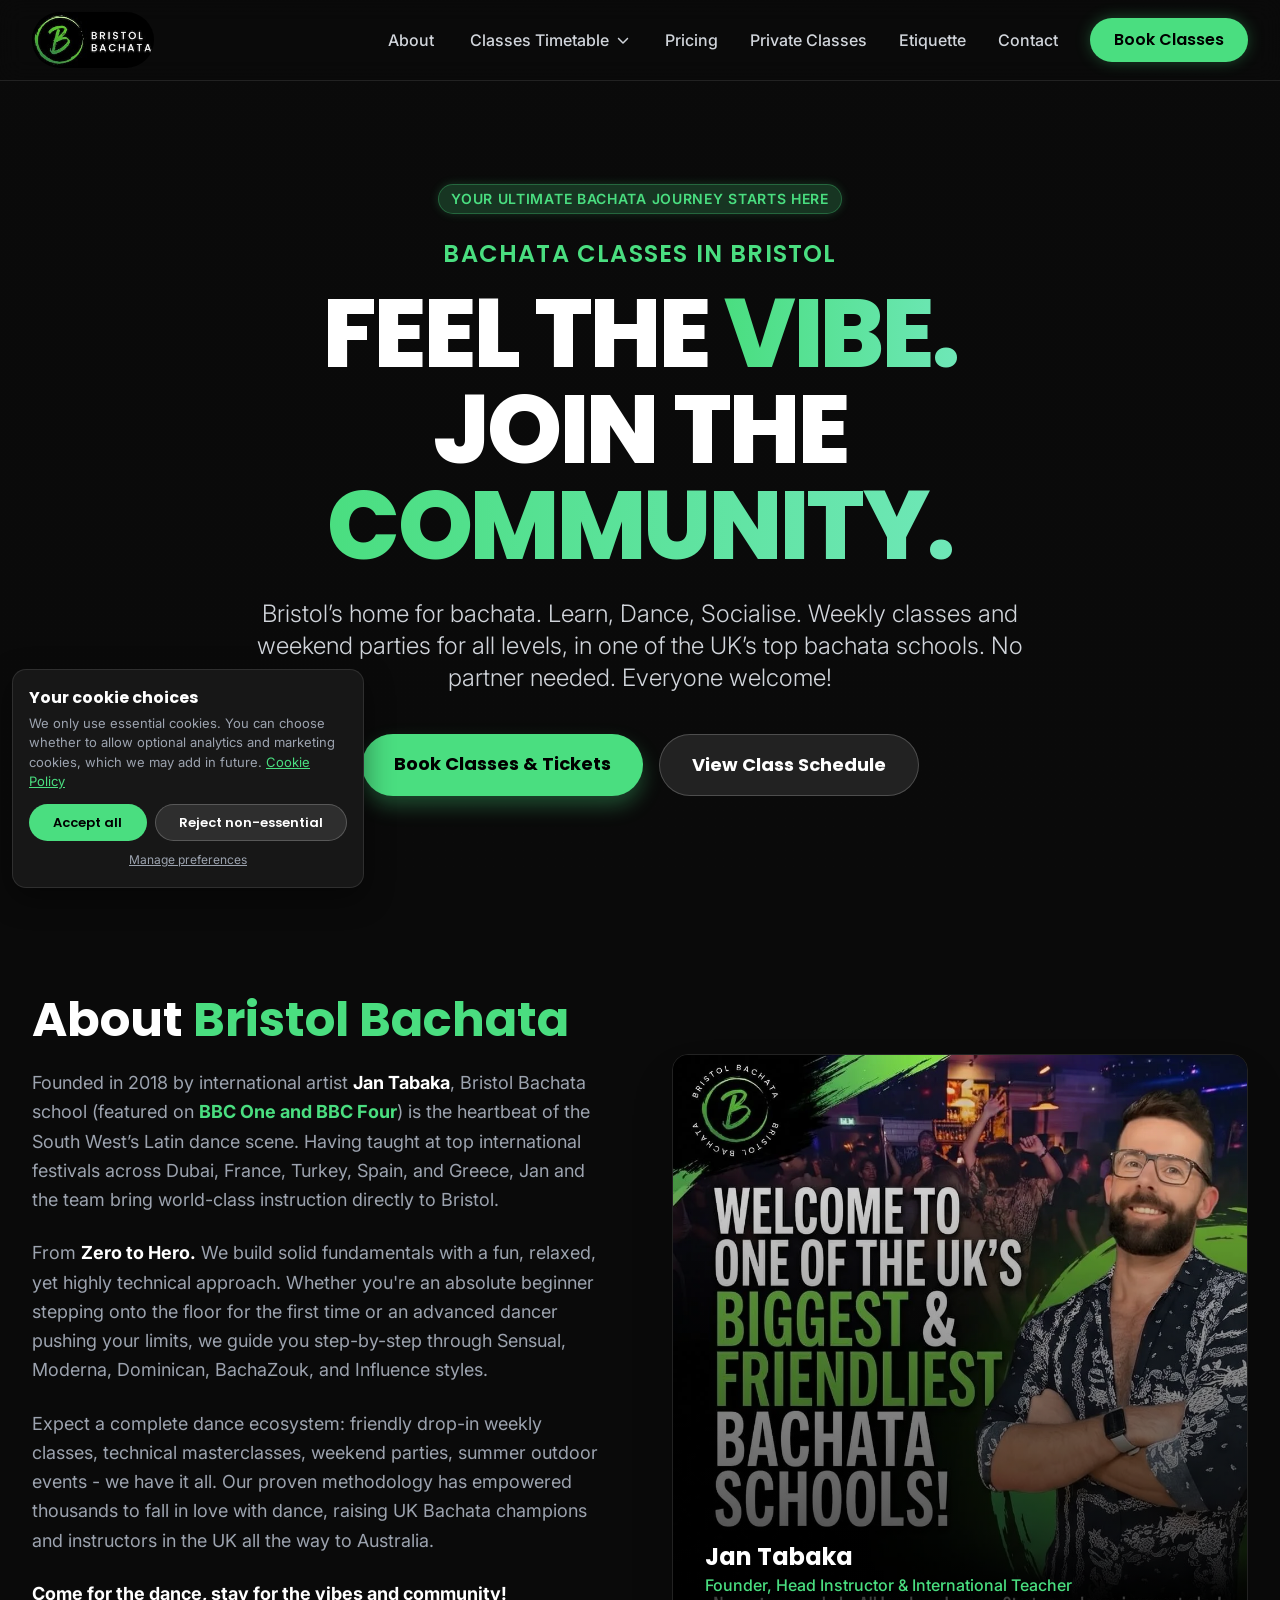
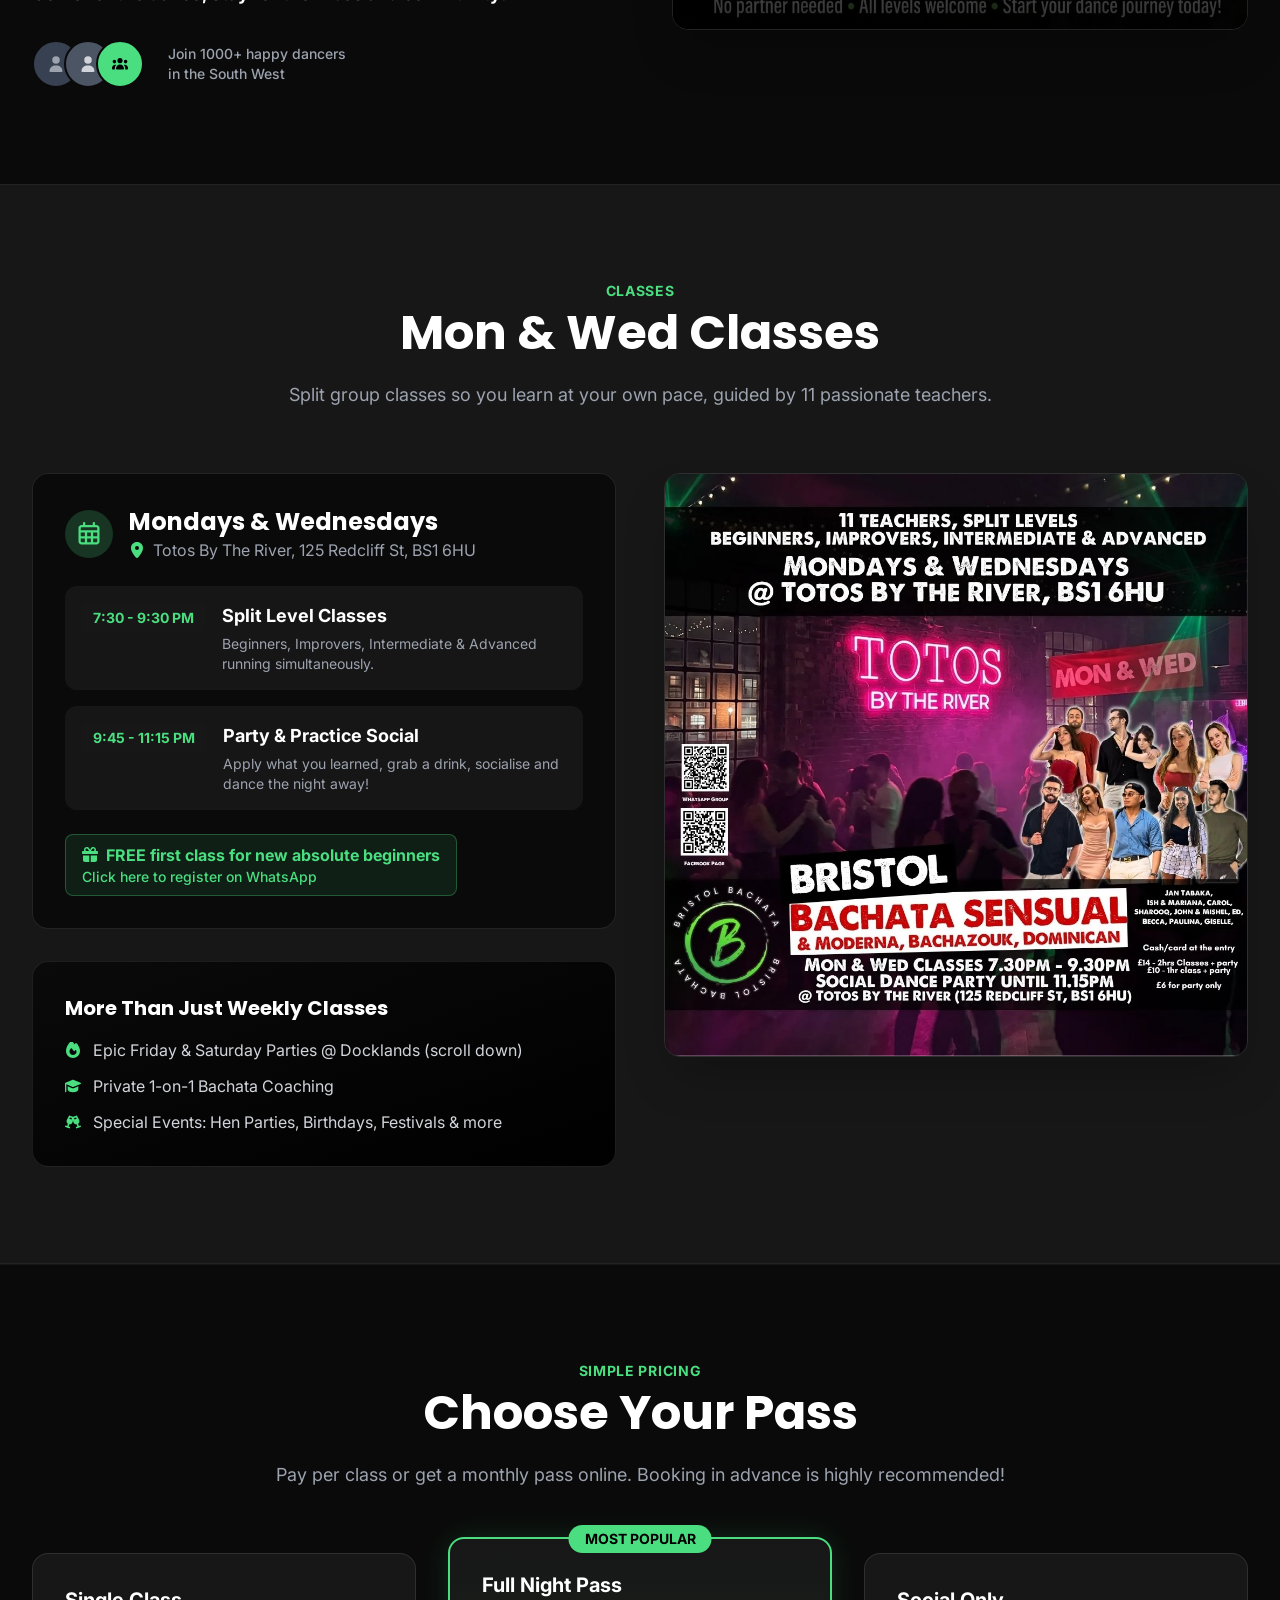
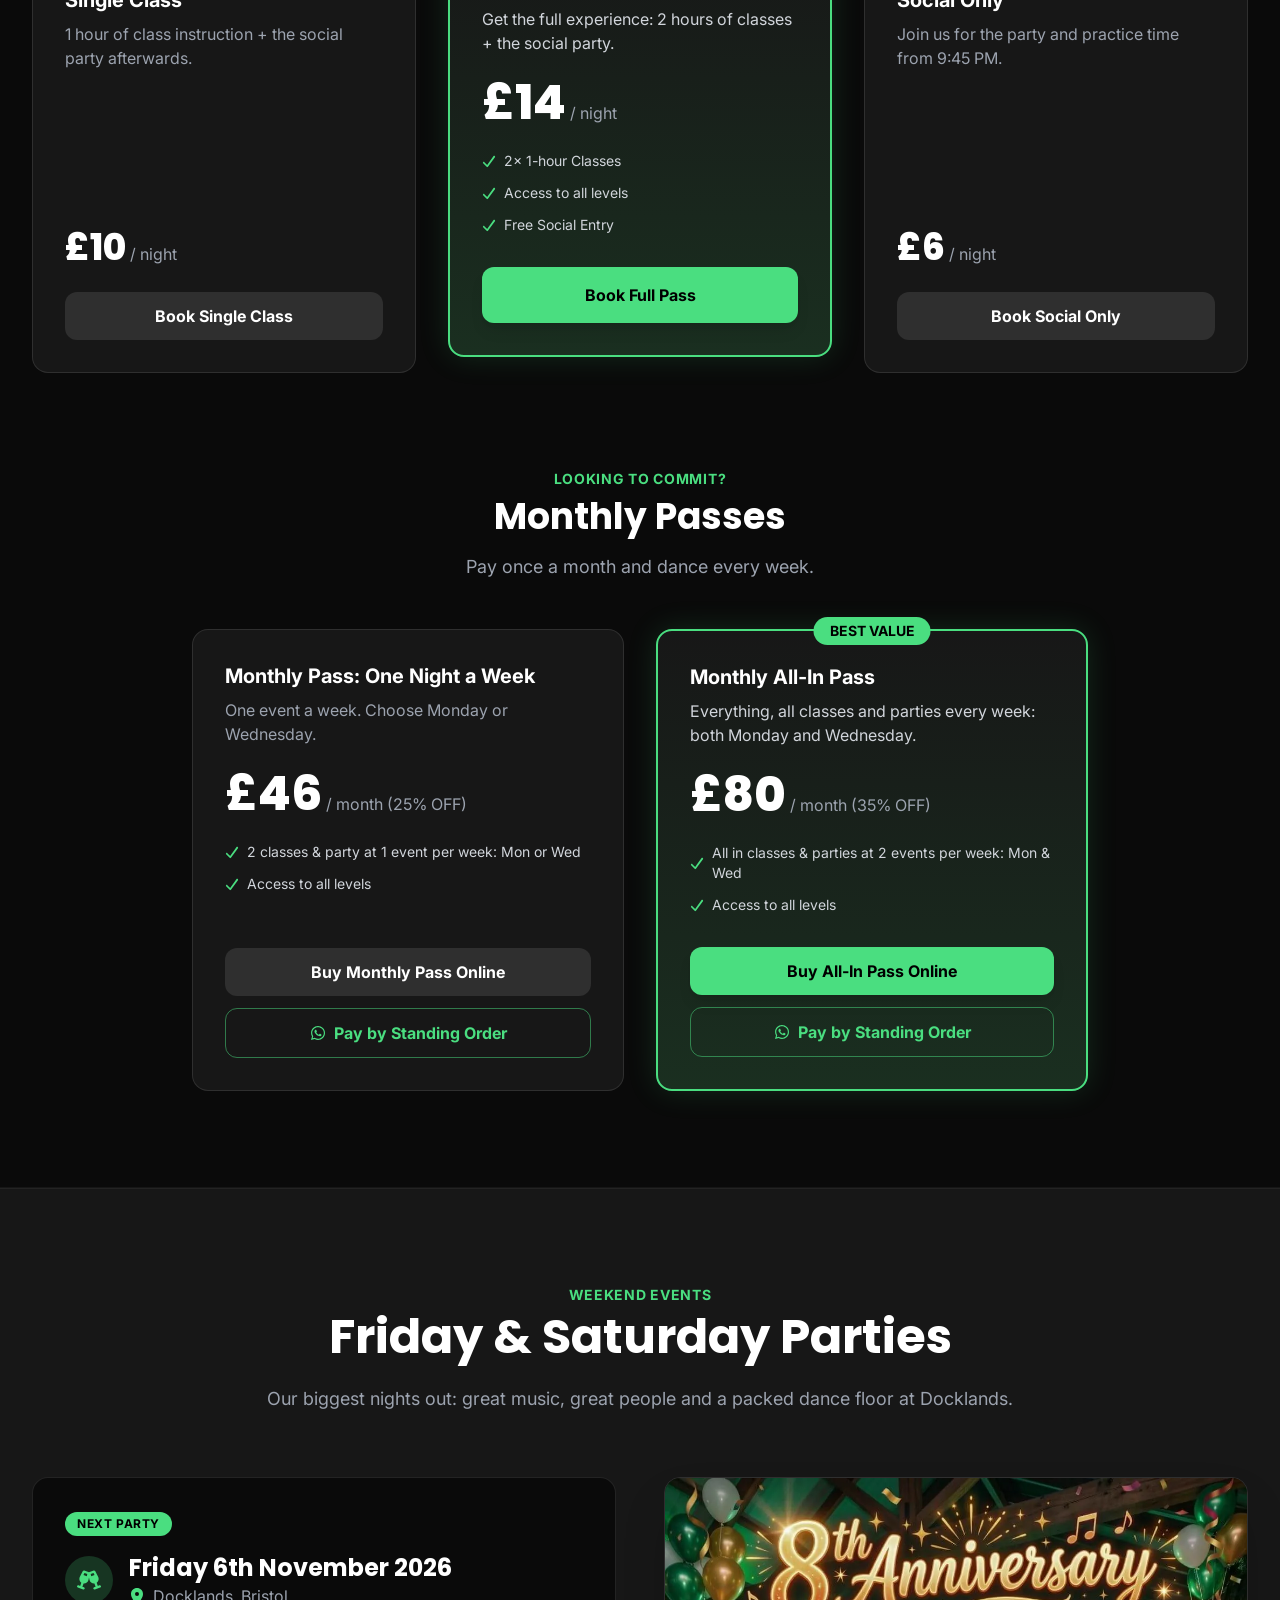
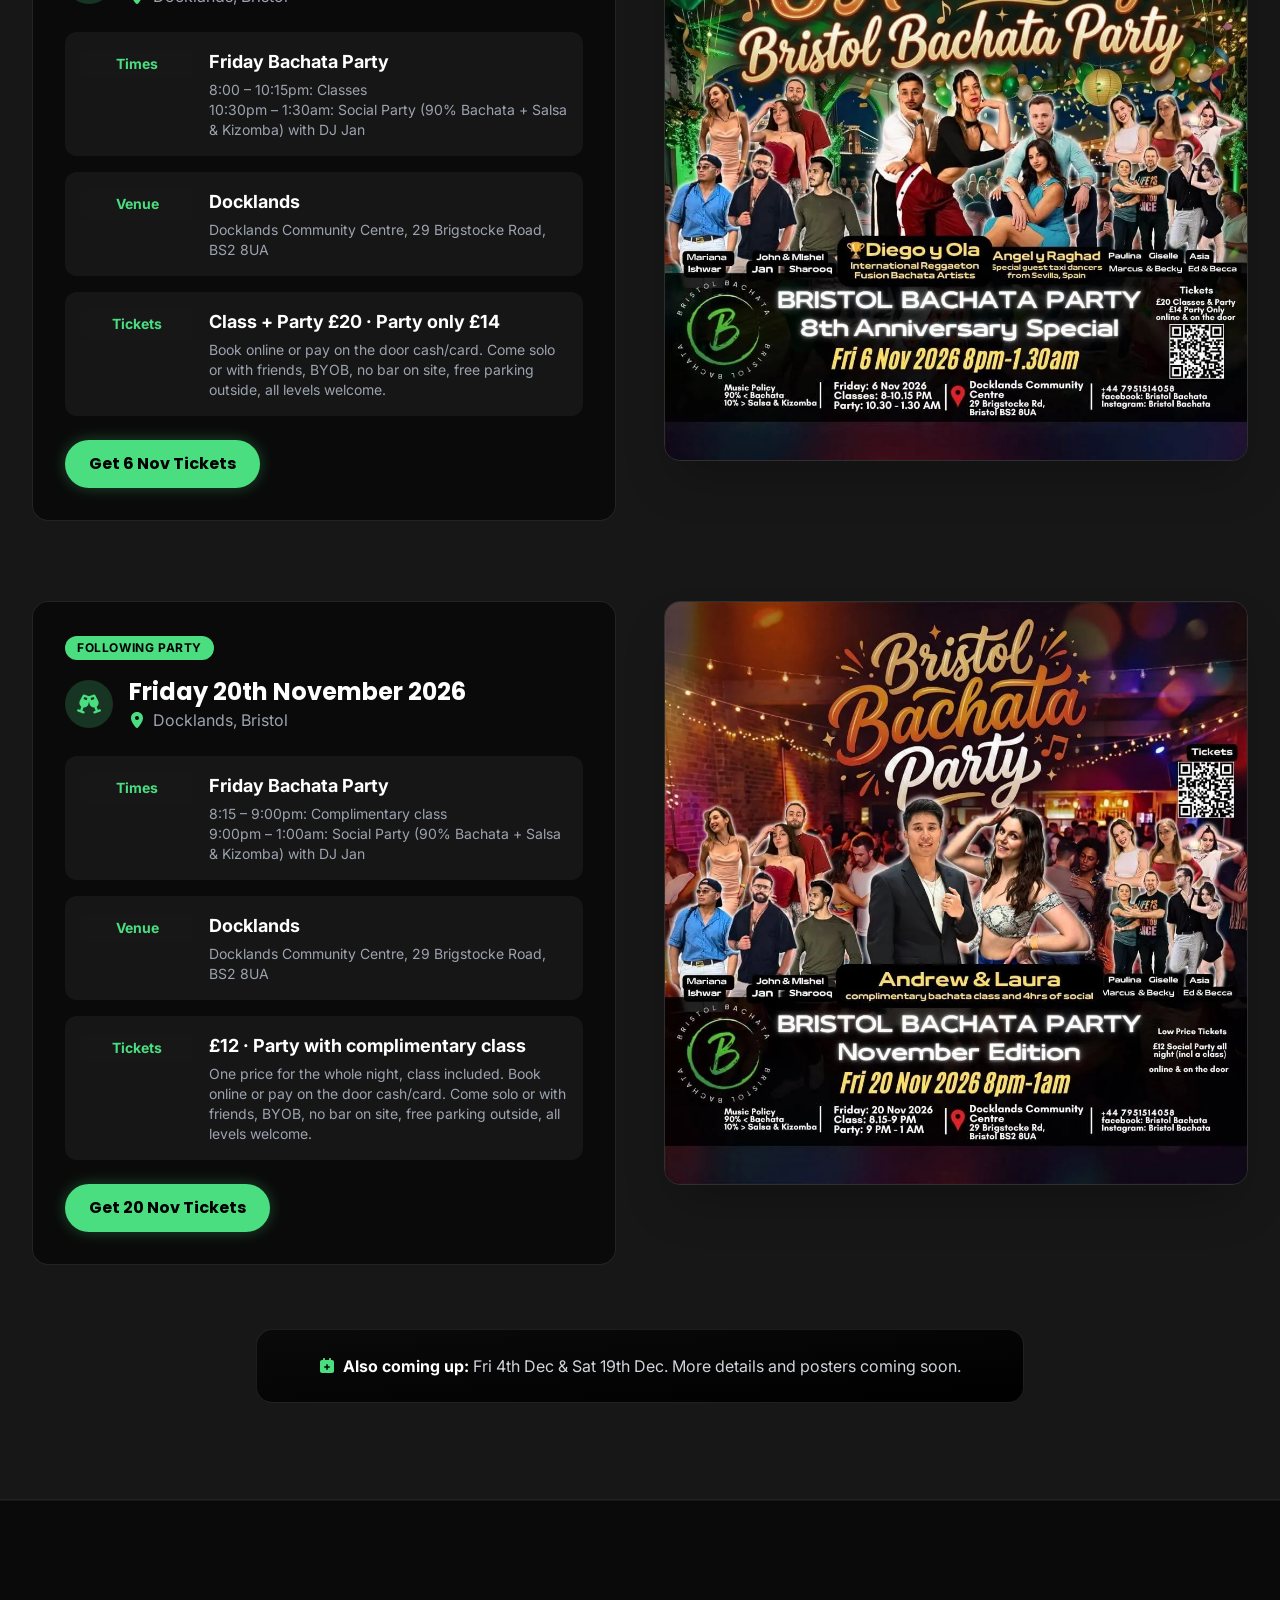
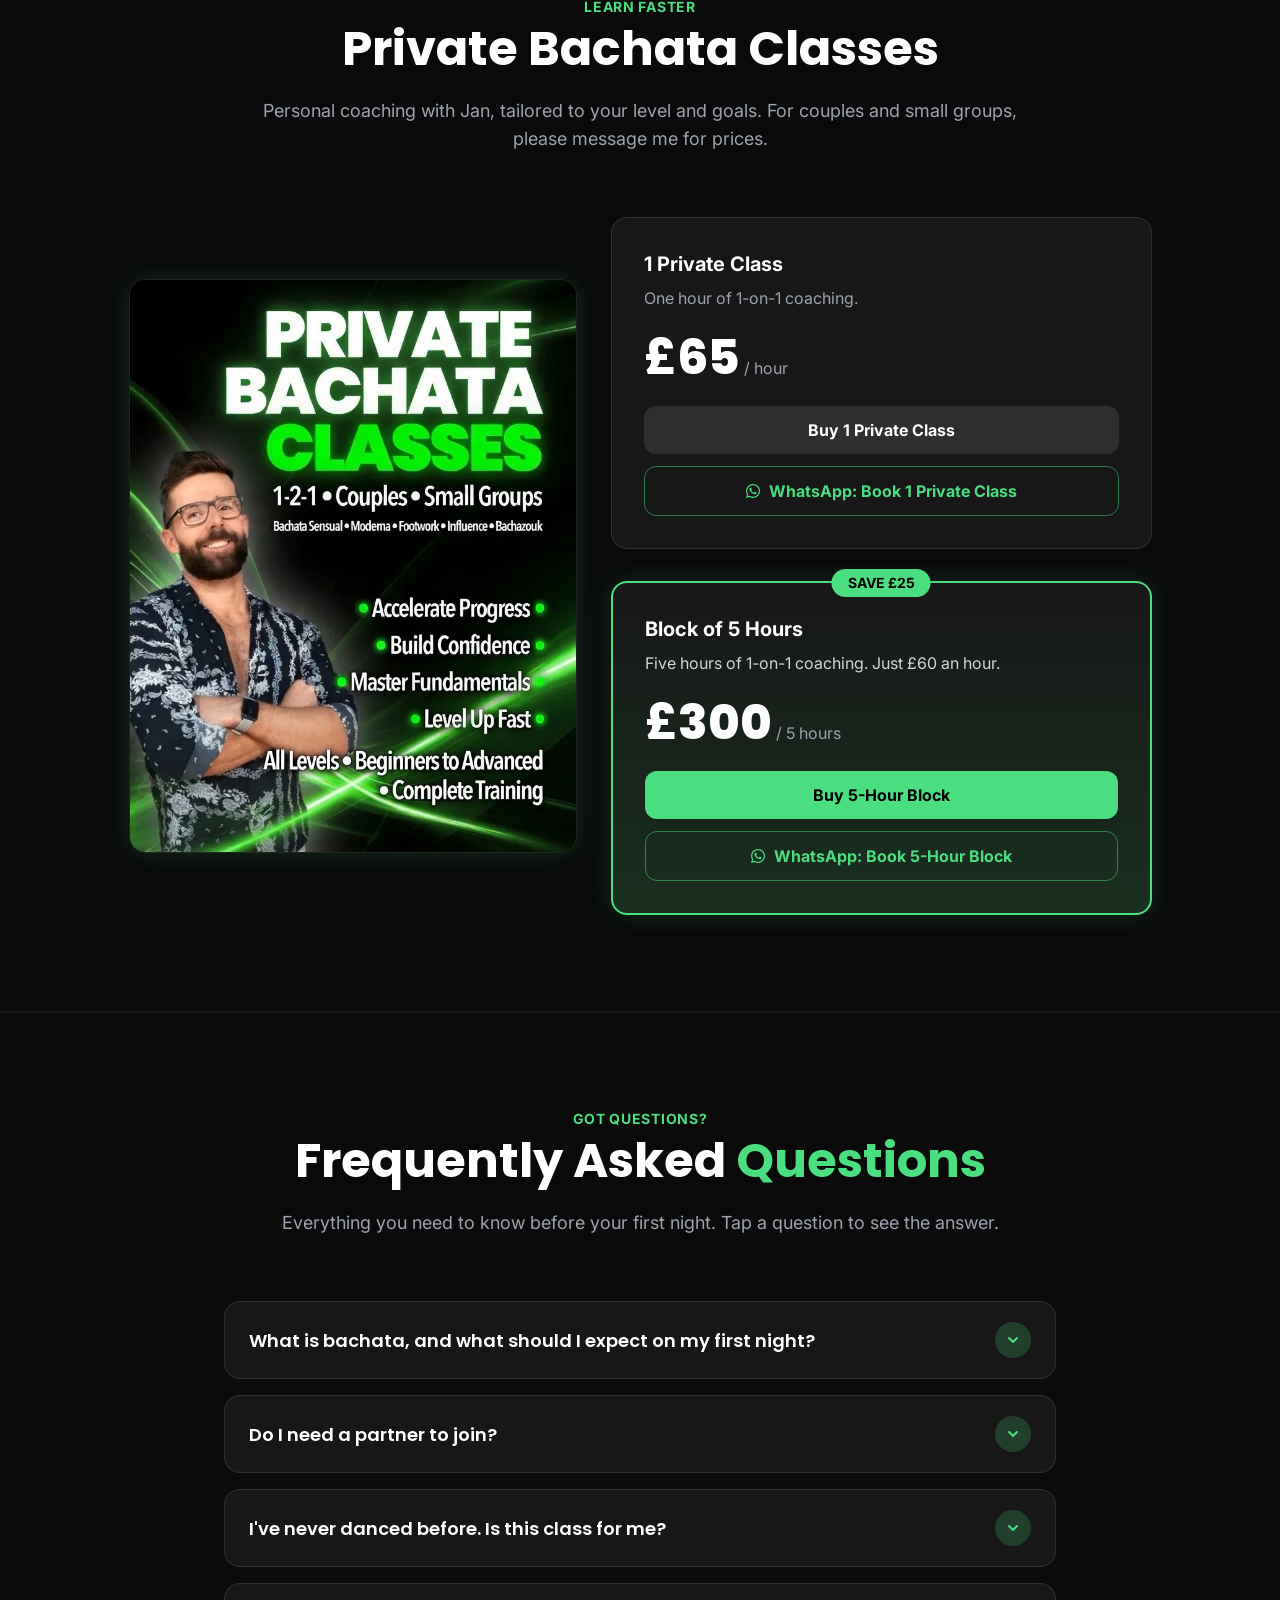
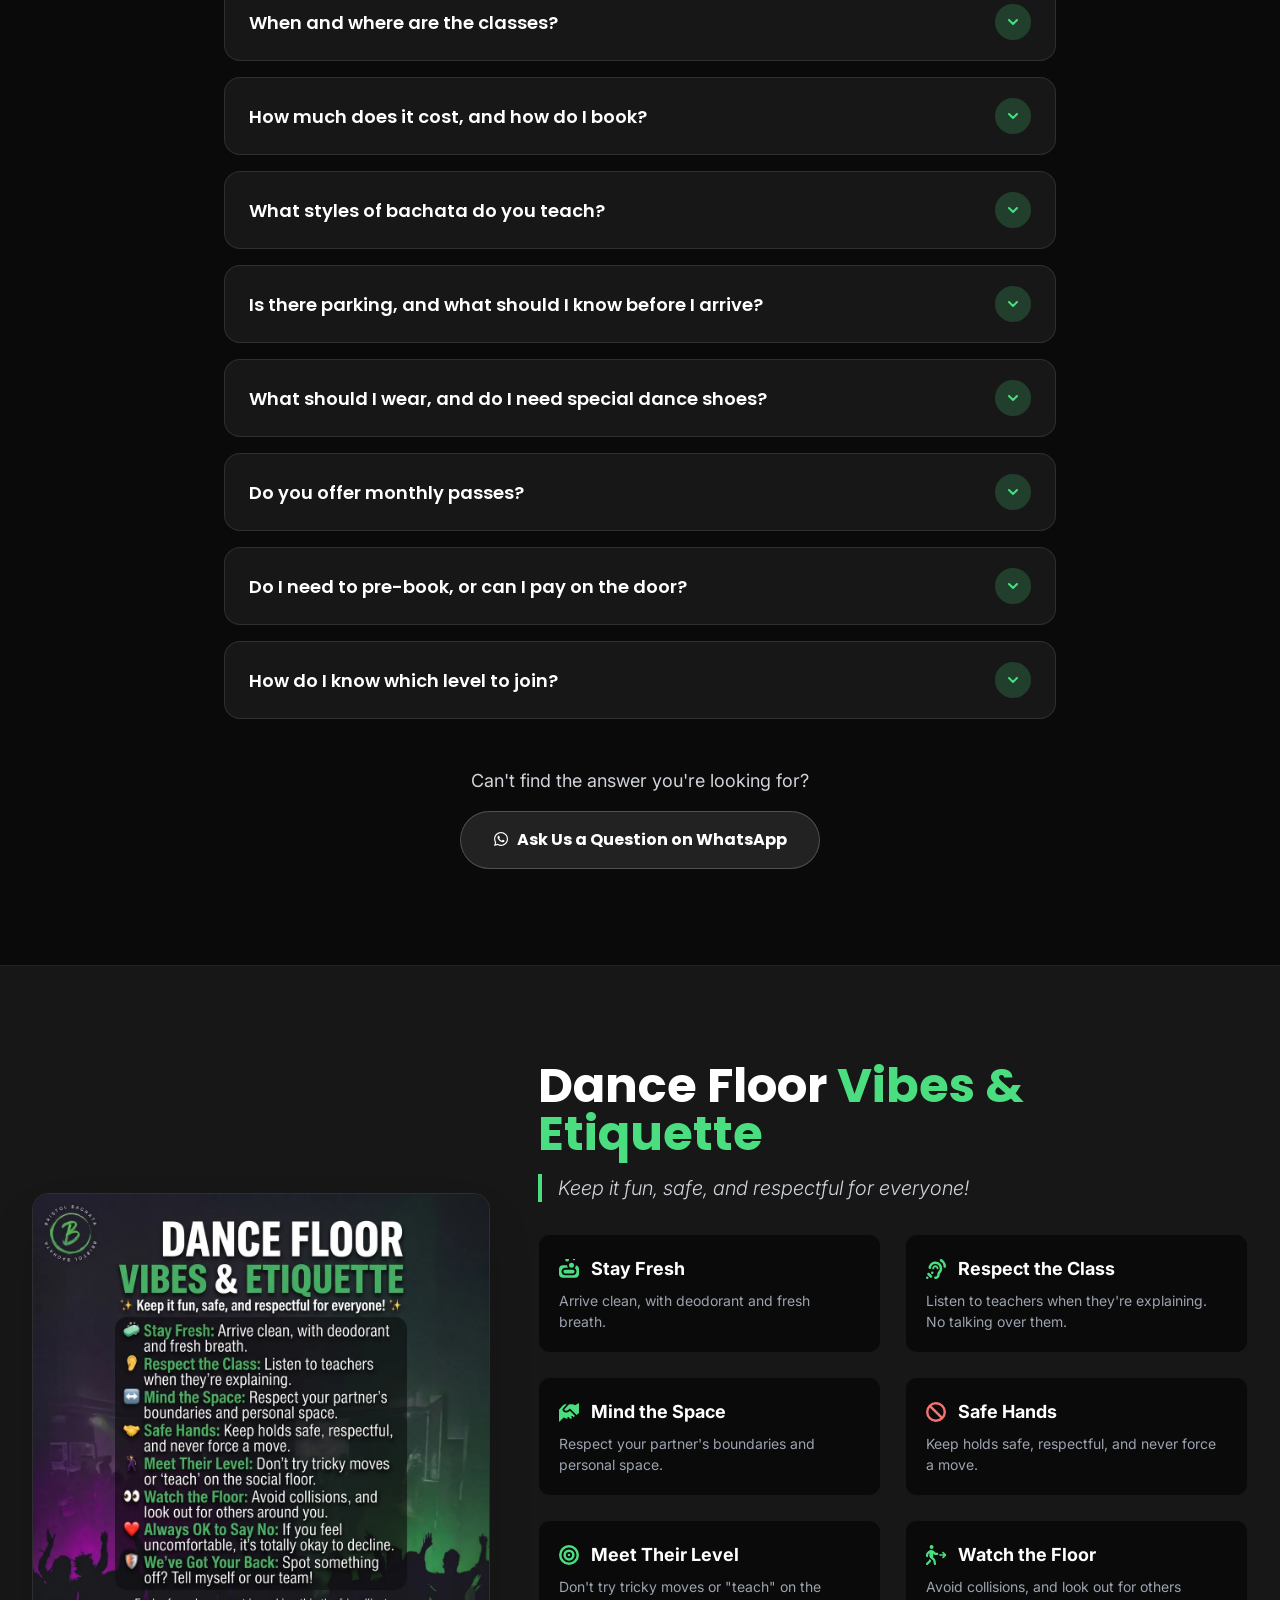
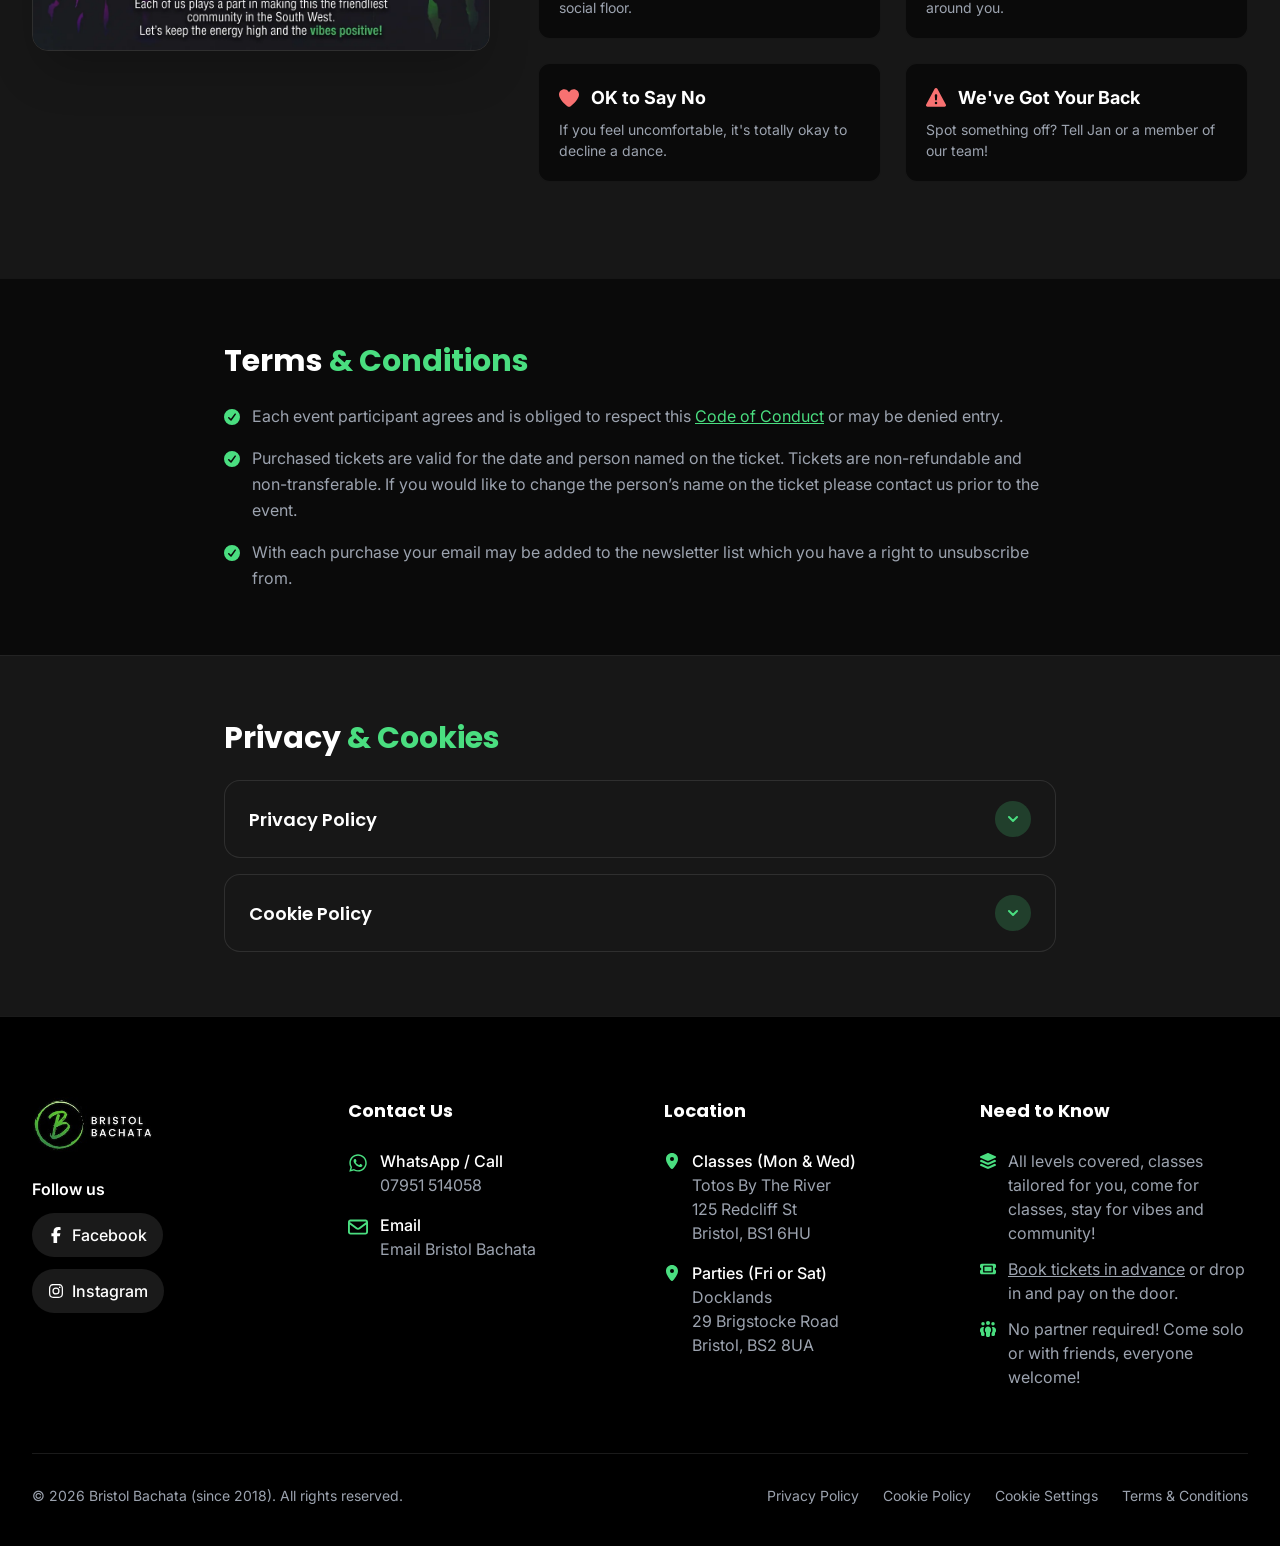
==== commit 6d95c6d5: "update" ====
--- a/index.html
+++ b/index.html
@@ -235,7 +235,7 @@
     <header class="fixed w-full top-0 z-50 bg-bbDark/90 backdrop-blur-md border-b border-white/10">
         <div class="max-w-7xl mx-auto px-4 sm:px-6 lg:px-8">
             <div class="flex justify-between items-center h-20">
-                <a href="#" class="flex-shrink-0 flex items-center">
+                <a href="/" class="flex-shrink-0 flex items-center">
                     <img src="logo.jpg" alt="Bristol Bachata home" width="122" height="56" class="h-14 w-30 object-contain rounded-full">
                 </a>
 
@@ -254,7 +254,7 @@
                     <a href="#private" class="text-gray-300 hover:text-bbGreen transition-colors font-medium">Private Classes</a>
                     <a href="#etiquette" class="text-gray-300 hover:text-bbGreen transition-colors font-medium">Etiquette</a>
                     <a href="#contact" class="text-gray-300 hover:text-bbGreen transition-colors font-medium">Contact</a>
-                    <a href="https://bristolbachata.sumupstore.com" target="_blank" rel="noopener noreferrer" class="bg-bbGreen text-black hover:bg-bbGreenHover px-6 py-2.5 rounded-full font-heading font-semibold transition-all transform hover:scale-105 shadow-[0_0_15px_rgba(74,222,128,0.3)]">Book Now</a>
+                    <a href="https://bristolbachata.sumupstore.com" target="_blank" rel="noopener noreferrer" class="bg-bbGreen text-black hover:bg-bbGreenHover px-6 py-2.5 rounded-full font-heading font-semibold transition-all transform hover:scale-105 shadow-[0_0_15px_rgba(74,222,128,0.3)]">Book Classes</a>
                 </nav>
 
                 <div class="lg:hidden flex items-center">
@@ -274,7 +274,7 @@
                 <a href="#private" class="block px-3 py-2 text-base font-medium text-gray-300 hover:text-bbGreen">Private Classes</a>
                 <a href="#etiquette" class="block px-3 py-2 text-base font-medium text-gray-300 hover:text-bbGreen">Etiquette</a>
                 <a href="#contact" class="block px-3 py-2 text-base font-medium text-gray-300 hover:text-bbGreen">Contact</a>
-                <a href="https://bristolbachata.sumupstore.com" target="_blank" rel="noopener noreferrer" class="block px-3 py-2 mt-2 text-center text-base font-heading font-bold bg-bbGreen text-black rounded-lg">Book Now</a>
+                <a href="https://bristolbachata.sumupstore.com" target="_blank" rel="noopener noreferrer" class="block px-3 py-2 mt-2 text-center text-base font-heading font-bold bg-bbGreen text-black rounded-lg">Book Classes</a>
             </div>
         </nav>
     </header>
@@ -293,6 +293,7 @@
                     Your Ultimate Bachata Journey Starts Here
                 </span>
                 <h1 class="font-heading text-5xl md:text-7xl lg:text-8xl font-extrabold text-white leading-tight mb-6 tracking-tight">
+                    <span class="block text-bbGreen text-lg md:text-2xl font-semibold tracking-wider uppercase mb-4">Bachata Classes in Bristol</span>
                     FEEL THE <span class="text-transparent bg-clip-text bg-gradient-to-r from-bbGreen to-emerald-300">VIBE.</span><br>
                     JOIN THE <span class="text-transparent bg-clip-text bg-gradient-to-r from-bbGreen to-emerald-300">COMMUNITY.</span>
                 </h1>
@@ -301,7 +302,7 @@
                 </p>
                 <div class="flex flex-col sm:flex-row justify-center gap-4">
                     <a href="https://bristolbachata.sumupstore.com" class="bg-bbGreen text-black hover:bg-bbGreenHover px-8 py-4 rounded-full font-heading font-bold text-lg transition-all transform hover:-translate-y-1 shadow-[0_10px_20px_rgba(74,222,128,0.3)]">Book Classes &amp; Tickets</a>
-                    <a href="#classes" class="bg-white/10 text-white hover:bg-white/20 border border-white/20 px-8 py-4 rounded-full font-heading font-bold text-lg transition-all backdrop-blur-sm">View Schedule</a>
+                    <a href="#classes" class="bg-white/10 text-white hover:bg-white/20 border border-white/20 px-8 py-4 rounded-full font-heading font-bold text-lg transition-all backdrop-blur-sm">View Class Schedule</a>
                 </div>
             </div>
         </section>
@@ -317,10 +318,10 @@
                                 Founded in 2018 by international artist <strong class="text-white">Jan Tabaka</strong>, Bristol Bachata school (featured on <strong class="text-bbGreen">BBC One and BBC Four</strong>) is the heartbeat of the South West’s Latin dance scene. Having taught at top international festivals across Dubai, France, Turkey, Spain, and Greece, Jan and the team bring world-class instruction directly to Bristol.
                             </p>
                             <p>
-                                From <strong class="text-white">Zero to Hero.</strong> we build solid fundamentals with a fun, relaxed, yet highly technical approach. Whether you're an absolute beginner stepping onto the floor for the first time or an advanced dancer pushing your limits, we guide you step-by-step through Sensual, Moderna, Dominican, BachaZouk, and Influence styles.
+                                From <strong class="text-white">Zero to Hero.</strong> We build solid fundamentals with a fun, relaxed, yet highly technical approach. Whether you're an absolute beginner stepping onto the floor for the first time or an advanced dancer pushing your limits, we guide you step-by-step through Sensual, Moderna, Dominican, BachaZouk, and Influence styles.
                             </p>
                             <p>
-                                Expect a complete dance ecosystem: friendly drop-in weekly classes, technical masterclasses, weekend parties, summer outdoor events and much more. Our proven methodology has empowered thousands to fall in love with dance, raising UK Bachata champions and instructors in the UK all the way to Australia.
+                                Expect a complete dance ecosystem: friendly drop-in weekly classes, technical masterclasses, weekend parties, summer outdoor events - we have it all. Our proven methodology has empowered thousands to fall in love with dance, raising UK Bachata champions and instructors in the UK all the way to Australia.
                             </p>
                             <p><strong class="text-white">Come for the dance, stay for the vibes and community!</strong></p>
                         </div>
@@ -427,7 +428,7 @@
                             <span class="text-4xl font-heading font-extrabold text-white">£10</span>
                             <span class="text-gray-400">/ night</span>
                         </div>
-                        <a href="https://bristolbachata.sumupstore.com/product/mon-or-wed-1-class" class="w-full block text-center bg-white/10 hover:bg-white/20 text-white font-bold py-3 rounded-xl transition-colors mt-auto">Book Now</a>
+                        <a href="https://bristolbachata.sumupstore.com/product/mon-or-wed-1-class" class="w-full block text-center bg-white/10 hover:bg-white/20 text-white font-bold py-3 rounded-xl transition-colors mt-auto">Book Single Class</a>
                     </div>
 
                     <div class="bg-gradient-to-b from-bbCard to-[#1a2f20] p-8 rounded-2xl border-2 border-bbGreen shadow-[0_0_30px_rgba(74,222,128,0.15)] flex flex-col transform md:-translate-y-4 relative">
@@ -453,7 +454,7 @@
                             <span class="text-4xl font-heading font-extrabold text-white">£6</span>
                             <span class="text-gray-400">/ night</span>
                         </div>
-                        <a href="https://bristolbachata.sumupstore.com/product/mon-or-wed-party-only" class="w-full block text-center bg-white/10 hover:bg-white/20 text-white font-bold py-3 rounded-xl transition-colors mt-auto">Book Now</a>
+                        <a href="https://bristolbachata.sumupstore.com/product/mon-or-wed-party-only" class="w-full block text-center bg-white/10 hover:bg-white/20 text-white font-bold py-3 rounded-xl transition-colors mt-auto">Book Social Only</a>
                     </div>
                 </div>
 
@@ -477,7 +478,7 @@
                             <li class="flex items-center gap-2"><svg class="icon text-bbGreen" aria-hidden="true"><use href="#i-check"/></svg> Access to all levels</li>
                         </ul>
                         <div class="mt-auto space-y-3">
-                            <a href="https://bristolbachata.sumupstore.com/product/bristol-bachata-monthly-pass-mon-or-wed-1day-wk-silver-25-off" target="_blank" rel="noopener noreferrer" class="w-full block text-center bg-white/10 hover:bg-white/20 text-white font-bold py-3 rounded-xl transition-colors">Buy Online</a>
+                            <a href="https://bristolbachata.sumupstore.com/product/bristol-bachata-monthly-pass-mon-or-wed-1day-wk-silver-25-off" target="_blank" rel="noopener noreferrer" class="w-full block text-center bg-white/10 hover:bg-white/20 text-white font-bold py-3 rounded-xl transition-colors">Buy Monthly Pass Online</a>
                             <a href="https://wa.me/447951514058?text=Hi%20Jan!%20I%27d%20like%20to%20set%20up%20a%20standing%20order%20for%20the%20%C2%A346%20a%20month%20Monthly%20Pass%20(one%20night%20a%20week)." target="_blank" rel="noopener noreferrer" class="w-full block text-center border border-bbGreen/50 text-bbGreen hover:bg-bbGreen hover:text-black font-bold py-3 rounded-xl transition-colors"><svg class="icon mr-2" aria-hidden="true"><use href="#i-whatsapp"/></svg>Pay by Standing Order</a>
                         </div>
                     </div>
@@ -495,7 +496,7 @@
                             <li class="flex items-center gap-2"><svg class="icon text-bbGreen" aria-hidden="true"><use href="#i-check"/></svg> Access to all levels</li>
                         </ul>
                         <div class="mt-auto space-y-3">
-                            <a href="https://bristolbachata.sumupstore.com/product/bristol-bachata-monthly-pass-mon-and-wed-2days-wk-gold-35-off" target="_blank" rel="noopener noreferrer" class="w-full block text-center bg-bbGreen hover:bg-bbGreenHover text-black font-bold py-3 rounded-xl transition-colors shadow-lg">Buy Online</a>
+                            <a href="https://bristolbachata.sumupstore.com/product/bristol-bachata-monthly-pass-mon-and-wed-2days-wk-gold-35-off" target="_blank" rel="noopener noreferrer" class="w-full block text-center bg-bbGreen hover:bg-bbGreenHover text-black font-bold py-3 rounded-xl transition-colors shadow-lg">Buy All-In Pass Online</a>
                             <a href="https://wa.me/447951514058?text=Hi%20Jan!%20I%27d%20like%20to%20set%20up%20a%20standing%20order%20for%20the%20%C2%A380%20a%20month%20All-In%20Monthly%20Pass%20(Monday%20%26%20Wednesday)." target="_blank" rel="noopener noreferrer" class="w-full block text-center border border-bbGreen/50 text-bbGreen hover:bg-bbGreen hover:text-black font-bold py-3 rounded-xl transition-colors"><svg class="icon mr-2" aria-hidden="true"><use href="#i-whatsapp"/></svg>Pay by Standing Order</a>
                         </div>
                     </div>
@@ -552,7 +553,7 @@
                                     </div>
                                 </li>
                             </ul>
-                            <a href="https://bristolbachata.sumupstore.com" target="_blank" rel="noopener noreferrer" class="mt-6 inline-block text-center bg-bbGreen text-black hover:bg-bbGreenHover px-6 py-3 rounded-full font-heading font-bold transition-all transform hover:scale-105 shadow-[0_0_15px_rgba(74,222,128,0.3)]">Get Tickets</a>
+                            <a href="https://bristolbachata.sumupstore.com" target="_blank" rel="noopener noreferrer" class="mt-6 inline-block text-center bg-bbGreen text-black hover:bg-bbGreenHover px-6 py-3 rounded-full font-heading font-bold transition-all transform hover:scale-105 shadow-[0_0_15px_rgba(74,222,128,0.3)]">Get 6 Nov Tickets</a>
                         </div>
 
                         <div class="reveal">
@@ -596,7 +597,7 @@
                                     </div>
                                 </li>
                             </ul>
-                            <a href="https://bristolbachata.sumupstore.com" target="_blank" rel="noopener noreferrer" class="mt-6 inline-block text-center bg-bbGreen text-black hover:bg-bbGreenHover px-6 py-3 rounded-full font-heading font-bold transition-all transform hover:scale-105 shadow-[0_0_15px_rgba(74,222,128,0.3)]">Get Tickets</a>
+                            <a href="https://bristolbachata.sumupstore.com" target="_blank" rel="noopener noreferrer" class="mt-6 inline-block text-center bg-bbGreen text-black hover:bg-bbGreenHover px-6 py-3 rounded-full font-heading font-bold transition-all transform hover:scale-105 shadow-[0_0_15px_rgba(74,222,128,0.3)]">Get 20 Nov Tickets</a>
                         </div>
 
                         <div class="reveal">
@@ -633,8 +634,8 @@
                                 <span class="text-gray-400">/ hour</span>
                             </div>
                             <div class="mt-auto space-y-3">
-                                <a href="https://bristolbachata.sumupstore.com/product/private-1-2-1-bachata-class-with-jan-1hr" target="_blank" rel="noopener noreferrer" class="w-full block text-center bg-white/10 hover:bg-white/20 text-white font-bold py-3 rounded-xl transition-colors">Buy Online</a>
-                                <a href="https://wa.me/447951514058?text=Hi%20Jan!%20I%27m%20keen%20to%20do%20privates%20with%20you.%20I%27d%20like%20to%20book%201%20private%20class%20(%C2%A365%20per%20hour)." target="_blank" rel="noopener noreferrer" class="w-full block text-center border border-bbGreen/50 text-bbGreen hover:bg-bbGreen hover:text-black font-bold py-3 rounded-xl transition-colors"><svg class="icon mr-2" aria-hidden="true"><use href="#i-whatsapp"/></svg>Message Me on WhatsApp</a>
+                                <a href="https://bristolbachata.sumupstore.com/product/private-1-2-1-bachata-class-with-jan-1hr" target="_blank" rel="noopener noreferrer" class="w-full block text-center bg-white/10 hover:bg-white/20 text-white font-bold py-3 rounded-xl transition-colors">Buy 1 Private Class</a>
+                                <a href="https://wa.me/447951514058?text=Hi%20Jan!%20I%27m%20keen%20to%20do%20privates%20with%20you.%20I%27d%20like%20to%20book%201%20private%20class%20(%C2%A365%20per%20hour)." target="_blank" rel="noopener noreferrer" class="w-full block text-center border border-bbGreen/50 text-bbGreen hover:bg-bbGreen hover:text-black font-bold py-3 rounded-xl transition-colors"><svg class="icon mr-2" aria-hidden="true"><use href="#i-whatsapp"/></svg>WhatsApp: Book 1 Private Class</a>
                             </div>
                         </div>
 
@@ -647,8 +648,8 @@
                                 <span class="text-gray-400">/ 5 hours</span>
                             </div>
                             <div class="mt-auto space-y-3">
-                                <a href="https://bristolbachata.sumupstore.com/product/private-1-2-1-bachata-classes-with-jan-5-x-1-hr-20-off" target="_blank" rel="noopener noreferrer" class="w-full block text-center bg-bbGreen hover:bg-bbGreenHover text-black font-bold py-3 rounded-xl transition-colors shadow-lg">Buy Online</a>
-                                <a href="https://wa.me/447951514058?text=Hi%20Jan!%20I%27m%20keen%20to%20do%20privates%20with%20you.%20I%27d%20like%20to%20book%20the%20block%20of%205%20private%20hours%20(%C2%A3300)." target="_blank" rel="noopener noreferrer" class="w-full block text-center border border-bbGreen/50 text-bbGreen hover:bg-bbGreen hover:text-black font-bold py-3 rounded-xl transition-colors"><svg class="icon mr-2" aria-hidden="true"><use href="#i-whatsapp"/></svg>Message Me on WhatsApp</a>
+                                <a href="https://bristolbachata.sumupstore.com/product/private-1-2-1-bachata-classes-with-jan-5-x-1-hr-20-off" target="_blank" rel="noopener noreferrer" class="w-full block text-center bg-bbGreen hover:bg-bbGreenHover text-black font-bold py-3 rounded-xl transition-colors shadow-lg">Buy 5-Hour Block</a>
+                                <a href="https://wa.me/447951514058?text=Hi%20Jan!%20I%27m%20keen%20to%20do%20privates%20with%20you.%20I%27d%20like%20to%20book%20the%20block%20of%205%20private%20hours%20(%C2%A3300)." target="_blank" rel="noopener noreferrer" class="w-full block text-center border border-bbGreen/50 text-bbGreen hover:bg-bbGreen hover:text-black font-bold py-3 rounded-xl transition-colors"><svg class="icon mr-2" aria-hidden="true"><use href="#i-whatsapp"/></svg>WhatsApp: Book 5-Hour Block</a>
                             </div>
                         </div>
                     </div>
@@ -734,7 +735,7 @@
                 <div class="mt-12 text-center reveal">
                     <p class="text-gray-300 text-lg mb-4">Can't find the answer you're looking for?</p>
                     <a href="https://wa.me/447951514058?text=Hi%20Jan!%20I%20have%20a%20question%20about%20Bristol%20Bachata." target="_blank" rel="noopener noreferrer" class="inline-block bg-white/10 text-white hover:bg-bbGreen hover:text-black border border-white/20 hover:border-bbGreen px-8 py-4 rounded-full font-heading font-bold transition-all transform hover:scale-105">
-                        <svg class="icon mr-2" aria-hidden="true"><use href="#i-whatsapp"/></svg>Ask a Question
+                        <svg class="icon mr-2" aria-hidden="true"><use href="#i-whatsapp"/></svg>Ask Us a Question on WhatsApp
                     </a>
                 </div>
             </div>
@@ -806,7 +807,7 @@
                             <p><strong>Other sites we link to.</strong> When you follow a link to our store (SumUp), WhatsApp, Facebook or Instagram, those services may set their own cookies under their own policies. We do not control them.</p>
                             <p><strong>Your choices.</strong> When you first visit, a cookie box lets you accept all, reject everything optional, or choose by category: <em>strictly necessary</em> (always on, needed for the site to work), <em>analytics</em> (help us understand how the site is used) and <em>marketing</em> (used for advertising). Analytics and marketing are off unless you switch them on, and we do not currently run either. Your choice is saved in your browser so we do not keep asking, and we ask again after about six months. You can change your mind at any time with the <button type="button" data-cookie-settings class="link-btn">Cookie Settings</button> button.</p>
                             <p><strong>If this changes.</strong> If we add analytics, advertising or similar cookies in future, they will only run for people who have switched that category on, and we will update this policy.</p>
-                            <p><strong>Managing cookies.</strong> You can block or delete cookies in your browser settings. Questions? <a href="mailto:jantabaka@gmail.com">Email us</a>.</p>
+                            <p><strong>Managing cookies.</strong> You can block or delete cookies in your browser settings. Questions? <a href="mailto:jantabaka@gmail.com">Email us about cookies</a>.</p>
                         </div>
                     </details>
 
@@ -820,7 +821,7 @@
         <div class="max-w-7xl mx-auto px-4 sm:px-6 lg:px-8">
             <div class="grid grid-cols-1 md:grid-cols-2 lg:grid-cols-4 gap-12 mb-16">
                 <div class="lg:col-span-1">
-                    <a href="#" class="block mb-6">
+                    <a href="/" class="block mb-6">
                         <img src="logo.jpg" alt="Bristol Bachata home" width="122" height="56" loading="lazy" decoding="async" class="h-14 w-30 object-contain rounded-full">
                     </a>
                     <p class="text-white font-semibold mb-3">Follow us</p>
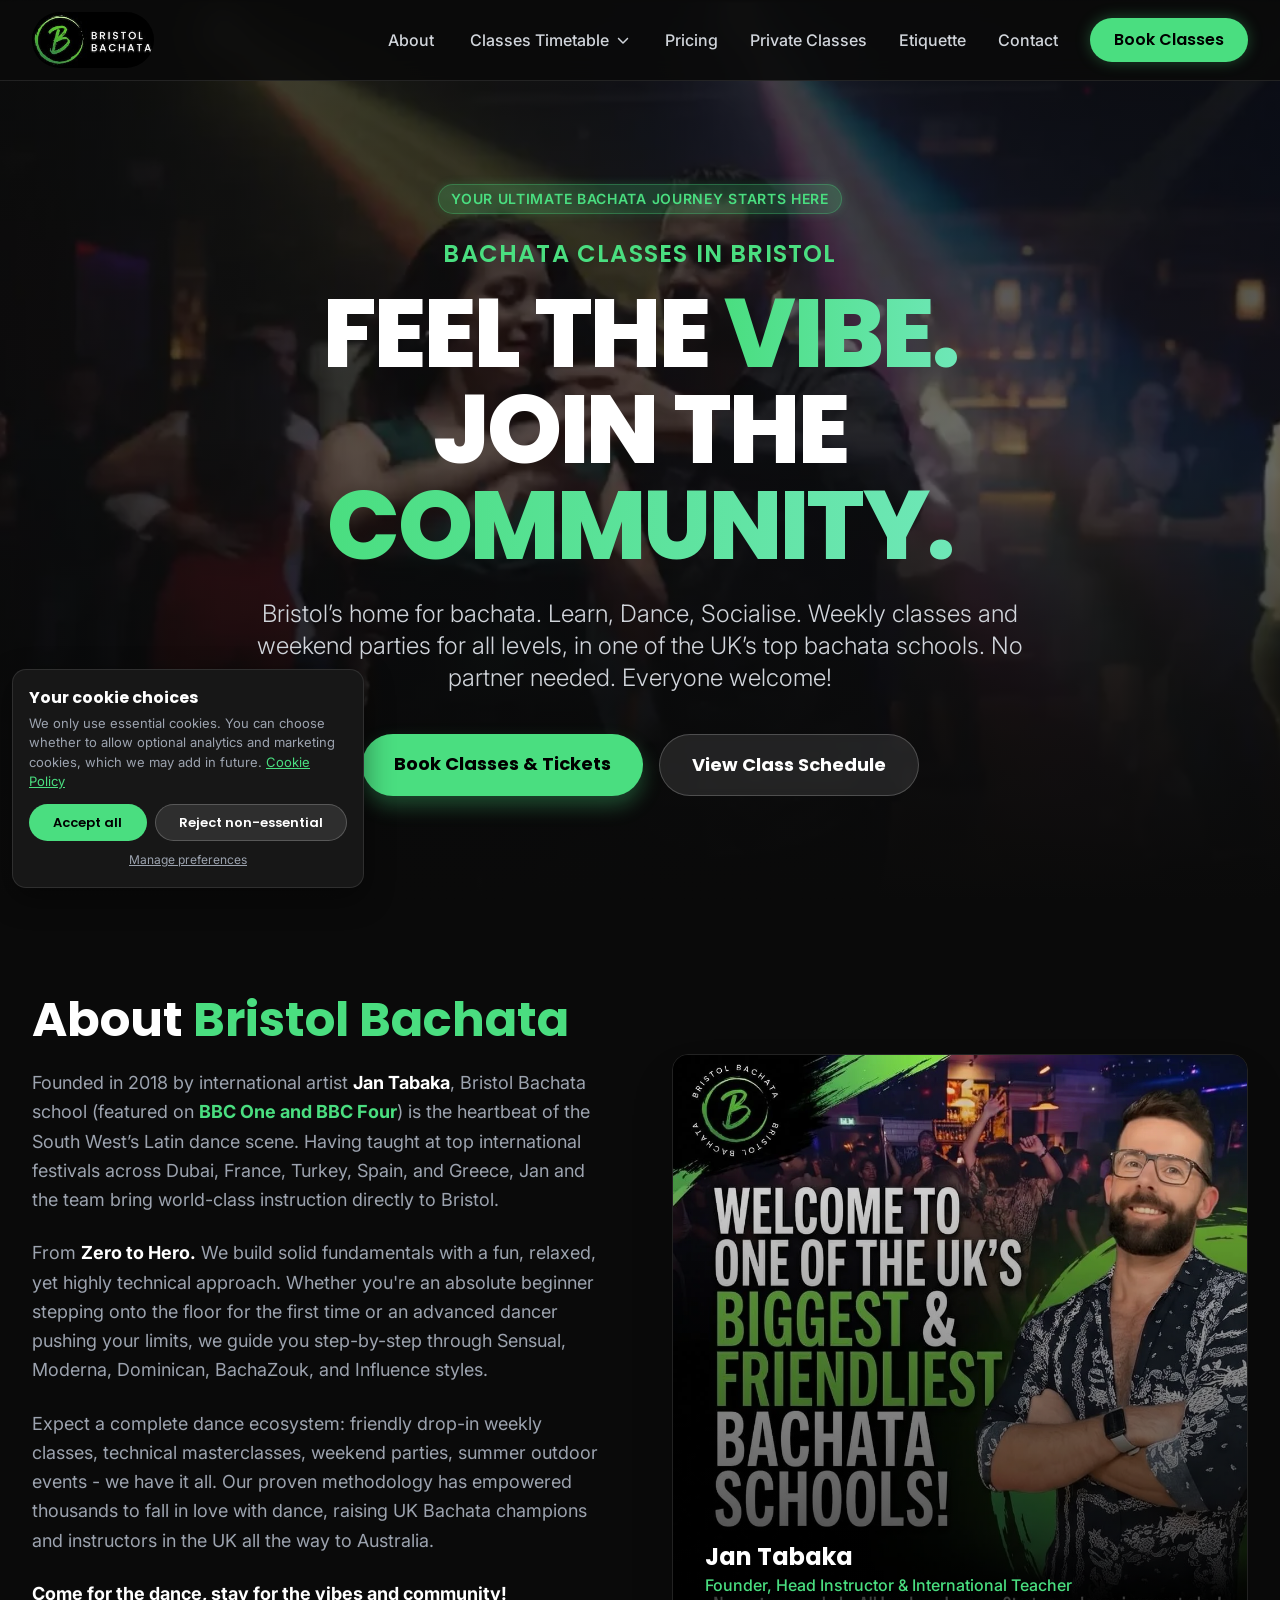
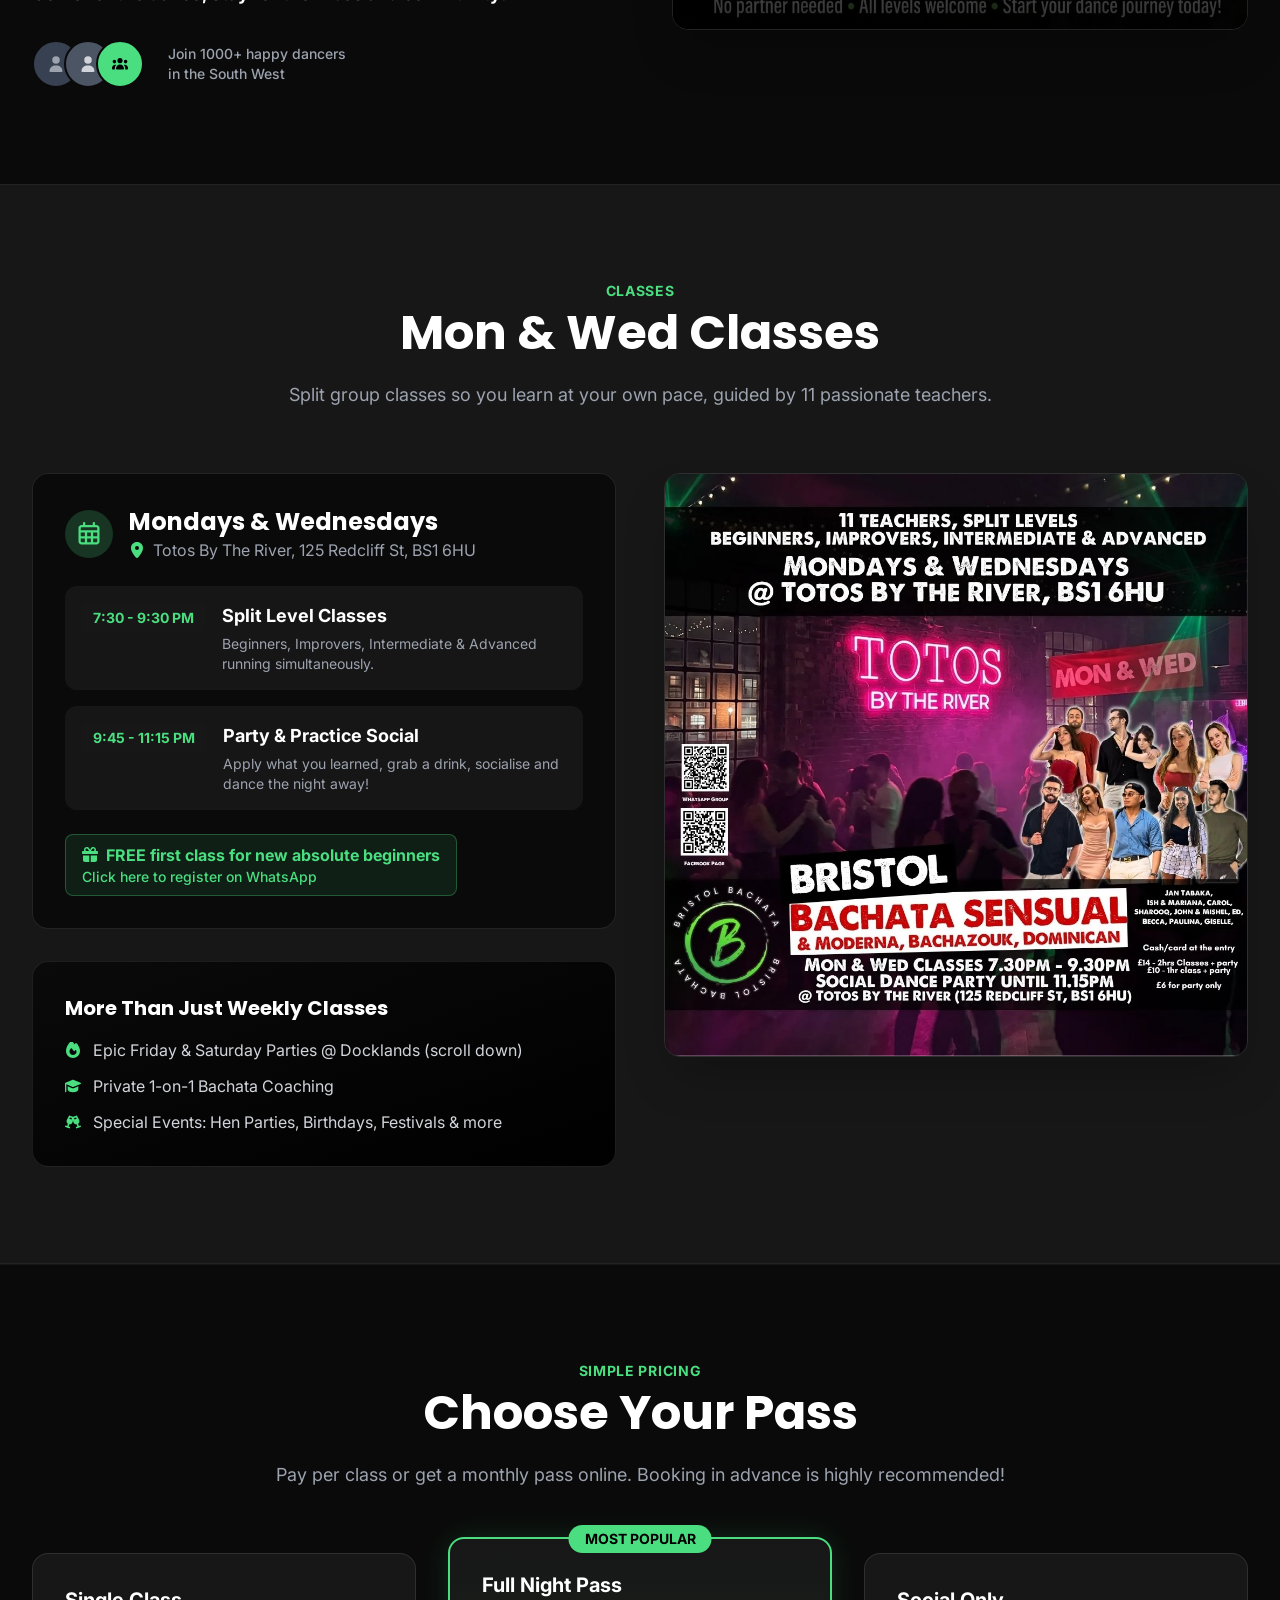
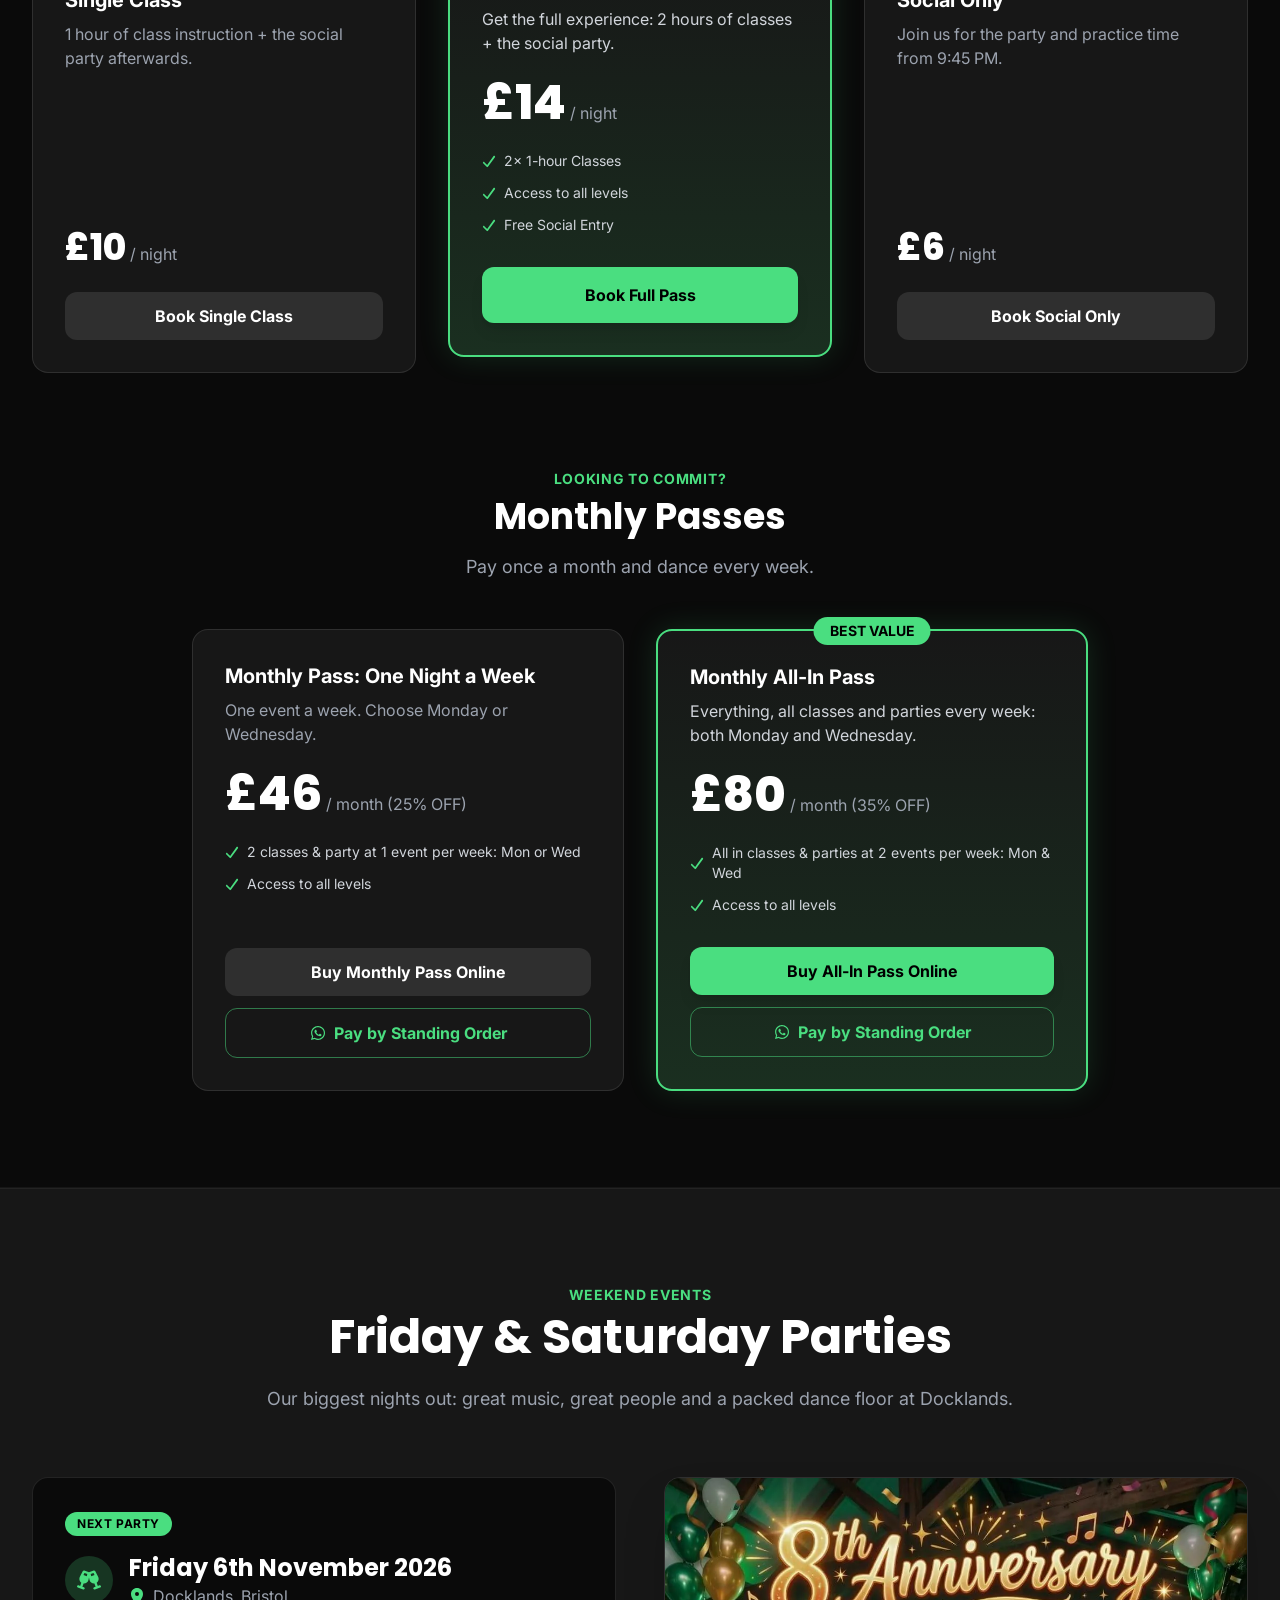
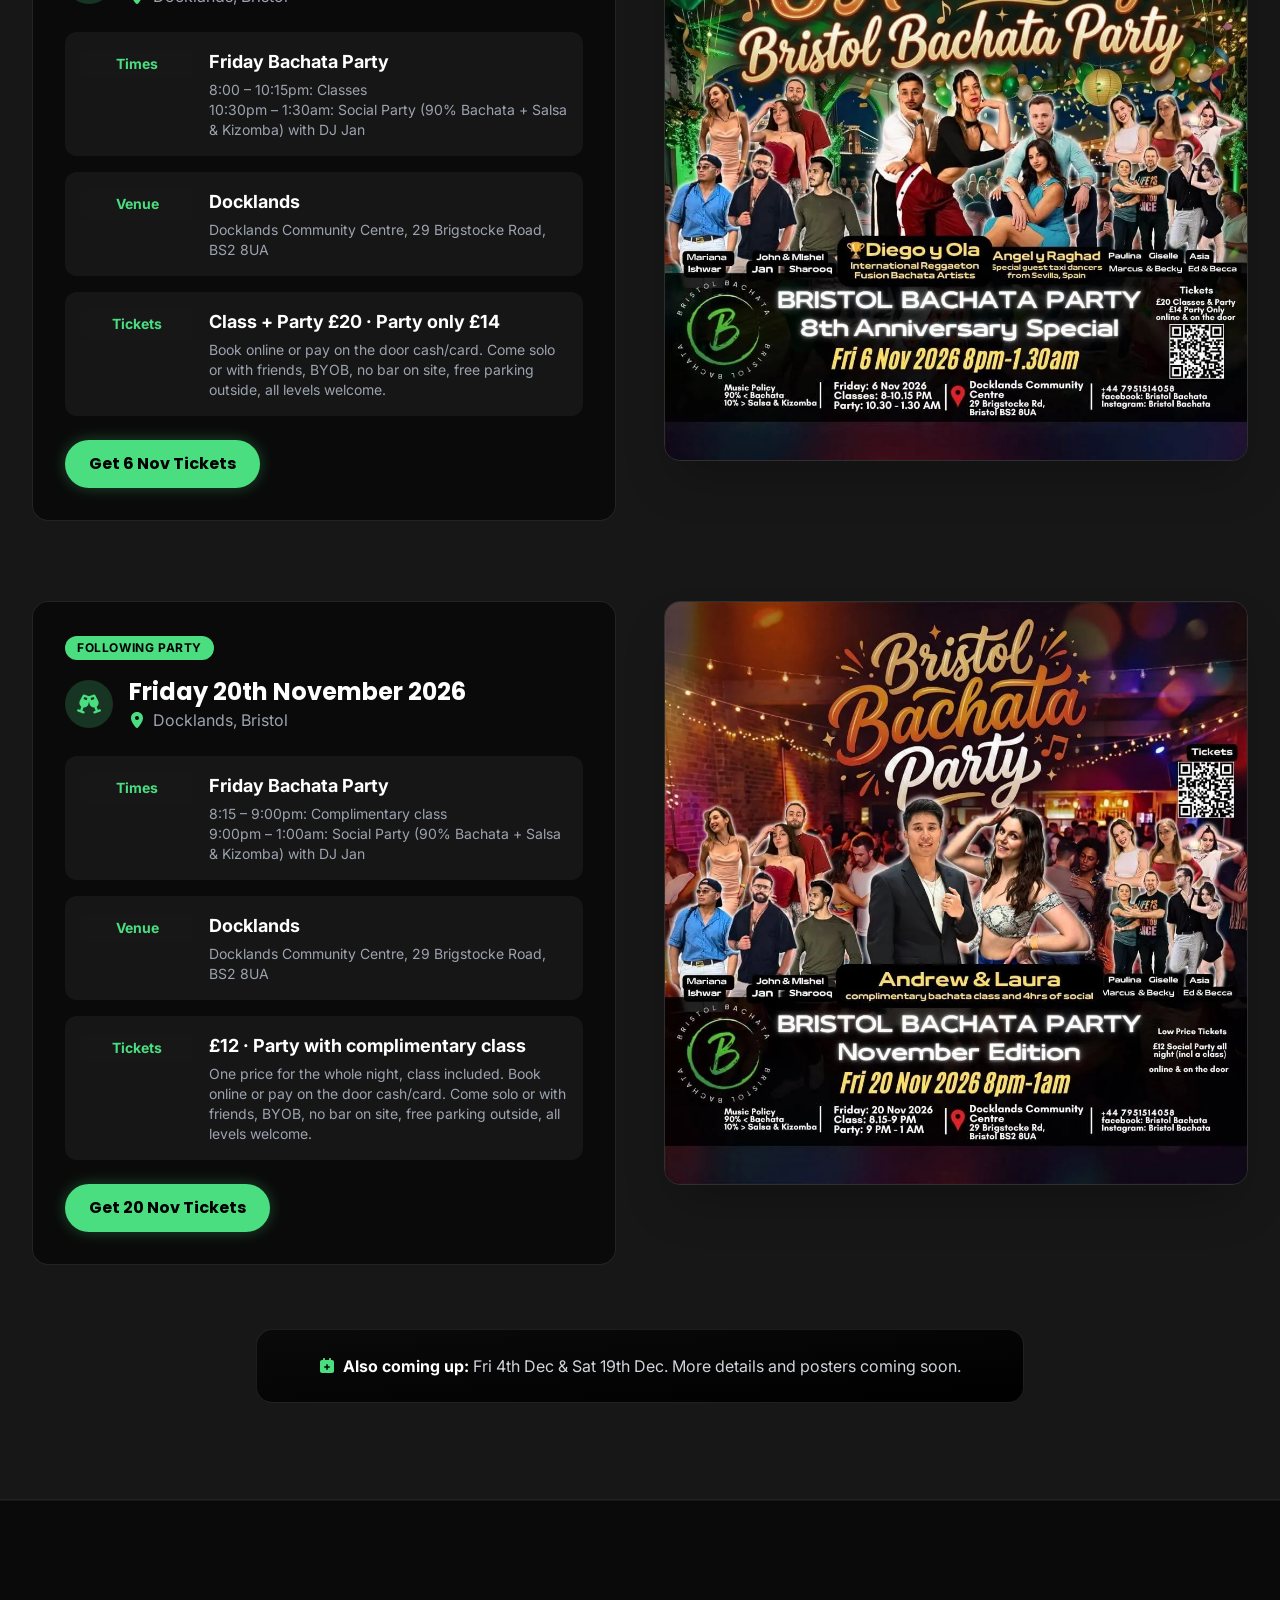
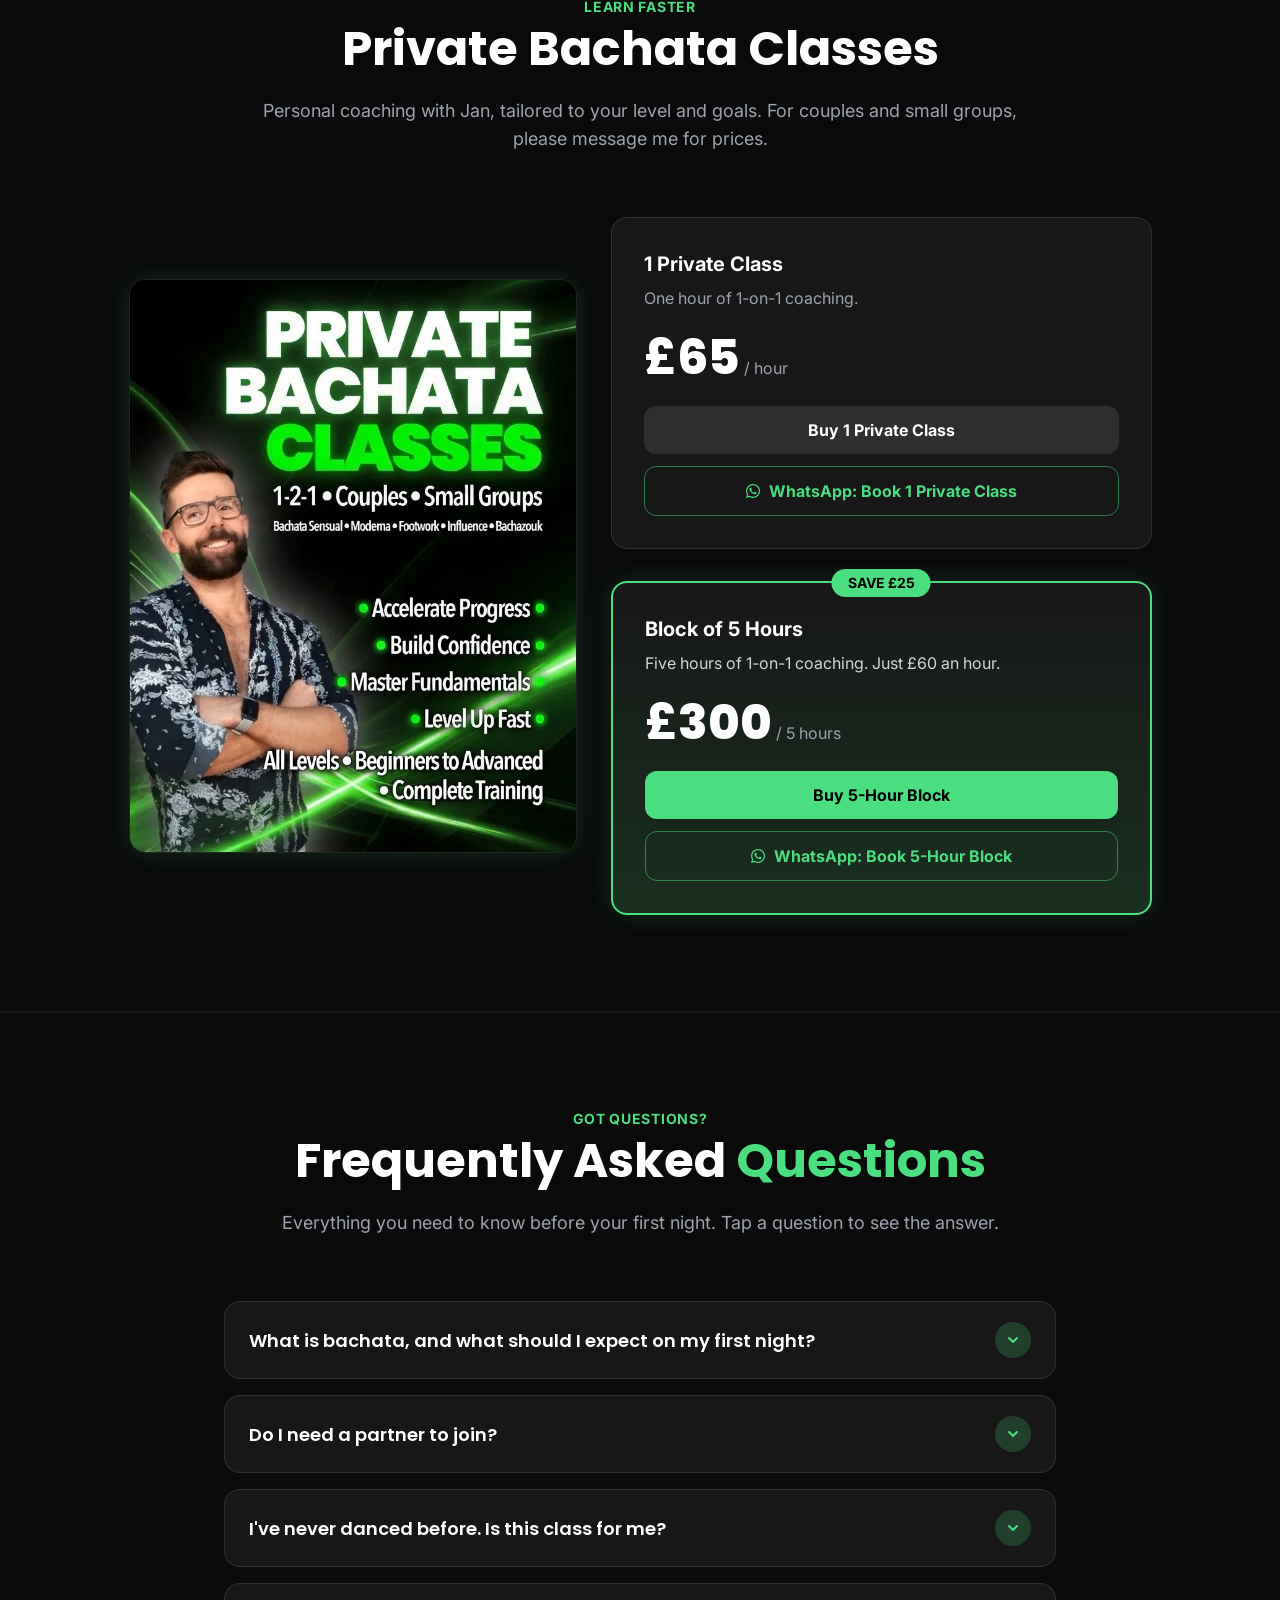
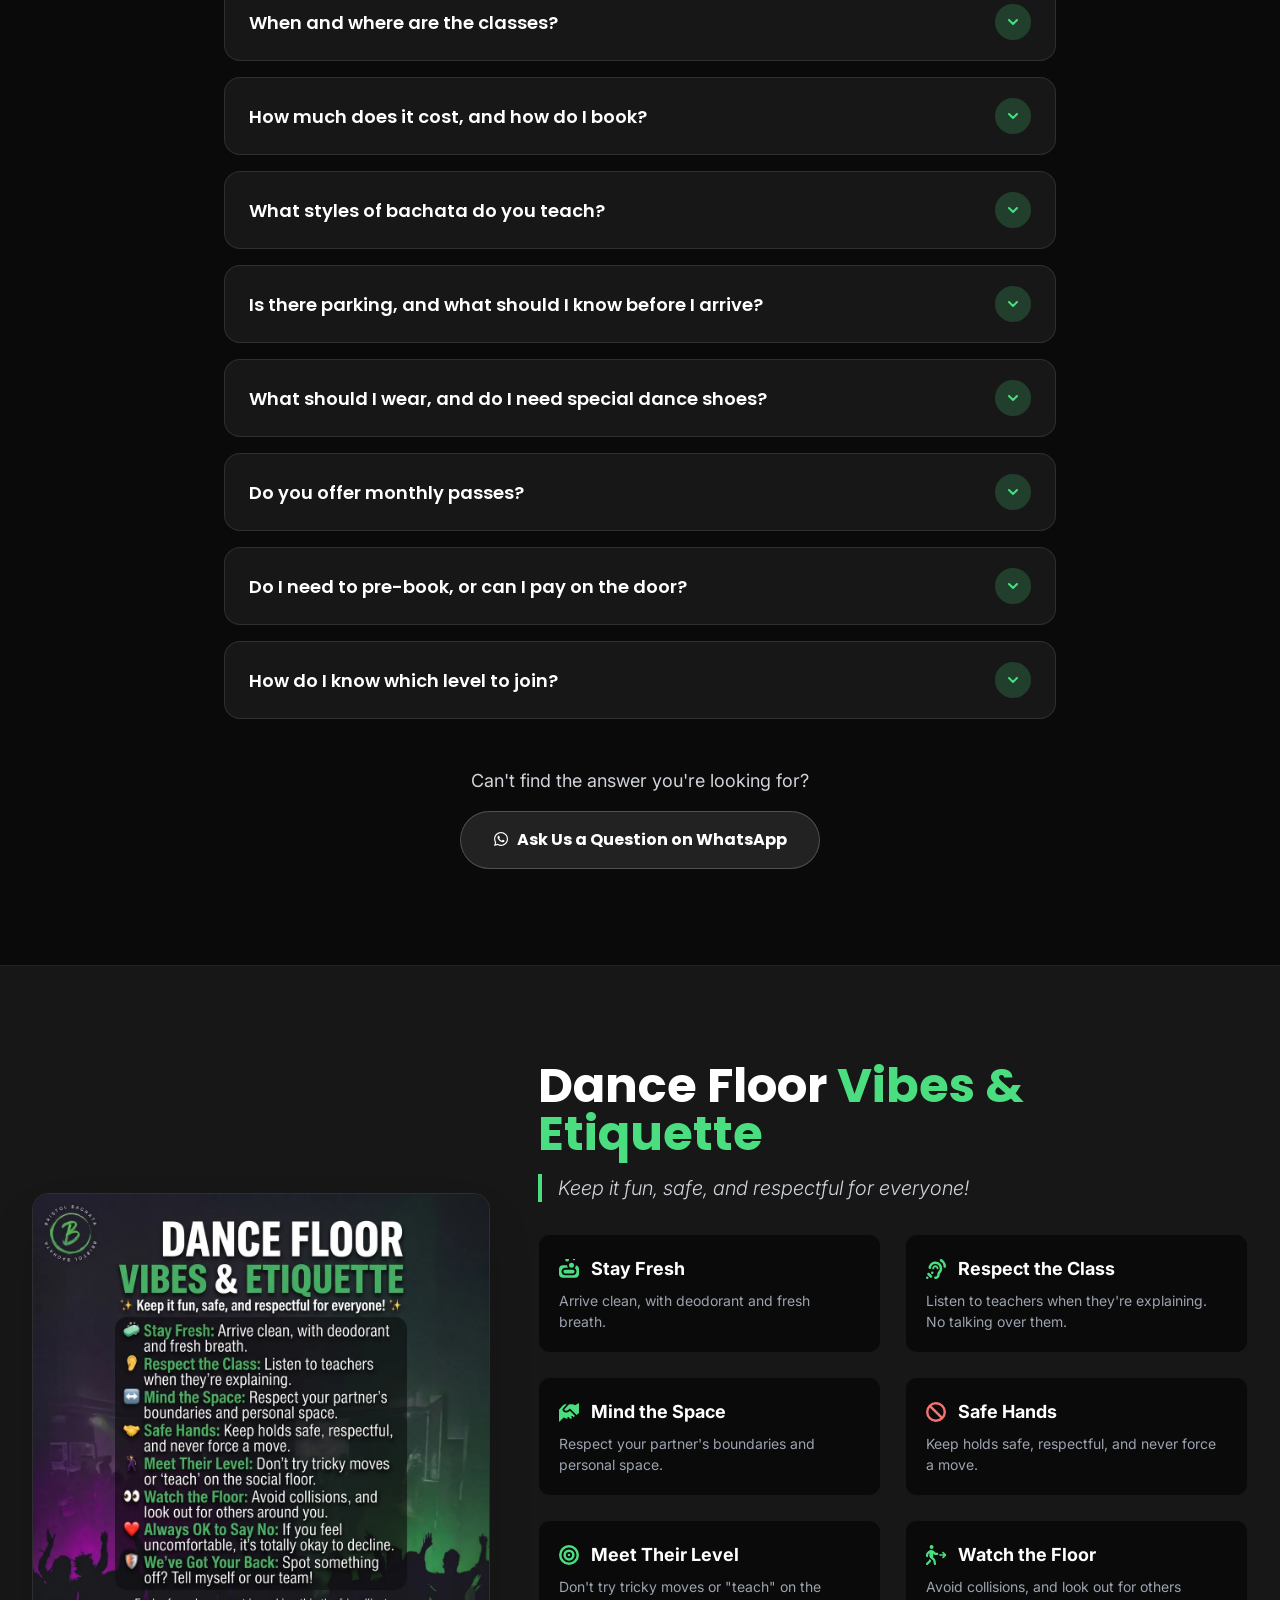
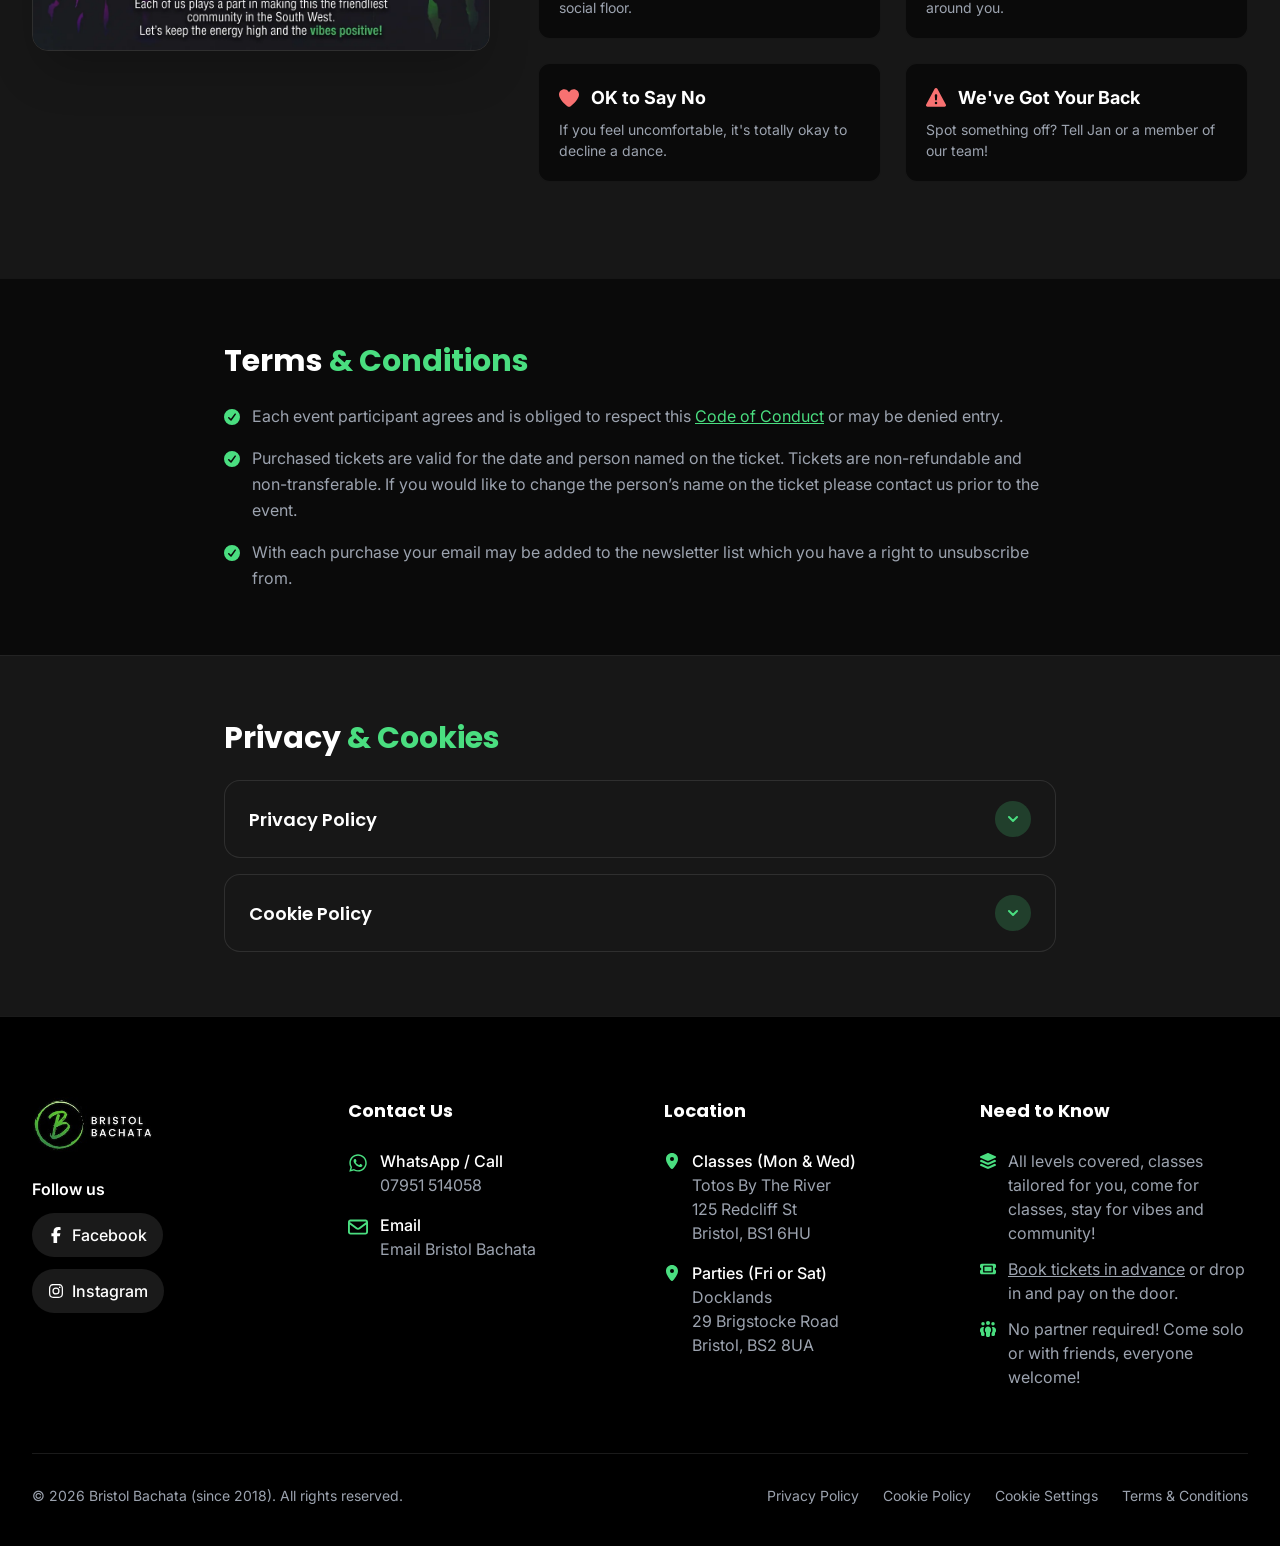
==== commit e4715728: "hero video wbp image backup" ====
--- a/index.html
+++ b/index.html
@@ -30,6 +30,8 @@
     <meta name="twitter:description" content="Bachata classes every Monday &amp; Wednesday for all levels, plus Friday &amp; Saturday parties. No partner needed.">
     <meta name="twitter:image" content="https://bristolbachata.co.uk/og-preview.webp">
 
+    <!-- Hero still: shown instantly, and stays if the video is skipped or slow (Data Saver, Reduce Motion, weak signal) -->
+    <link rel="preload" as="image" href="hero-poster.webp" type="image/webp" fetchpriority="high">
     <link rel="preconnect" href="https://fonts.googleapis.com">
     <link rel="preconnect" href="https://fonts.gstatic.com" crossorigin>
 
@@ -284,7 +286,8 @@
         <!-- ===================== HERO ===================== -->
         <section id="hero" class="relative h-screen flex items-center justify-center pt-20 bg-bbDark">
             <div class="absolute inset-0 z-0 overflow-hidden">
-                <video id="hero-video" class="hero-video w-full h-full object-cover" muted loop playsinline preload="none" aria-hidden="true" data-src="hero-video.mp4"></video>
+                <img src="hero-poster.webp" alt="" width="1280" height="720" fetchpriority="high" decoding="async" class="absolute inset-0 w-full h-full object-cover" aria-hidden="true">
+                <video id="hero-video" class="hero-video relative w-full h-full object-cover" muted loop playsinline preload="none" aria-hidden="true" data-src="hero-video.mp4"></video>
                 <div class="absolute inset-0 bg-gradient-to-b from-bbDark/80 via-bbDark/60 to-bbDark"></div>
             </div>
 
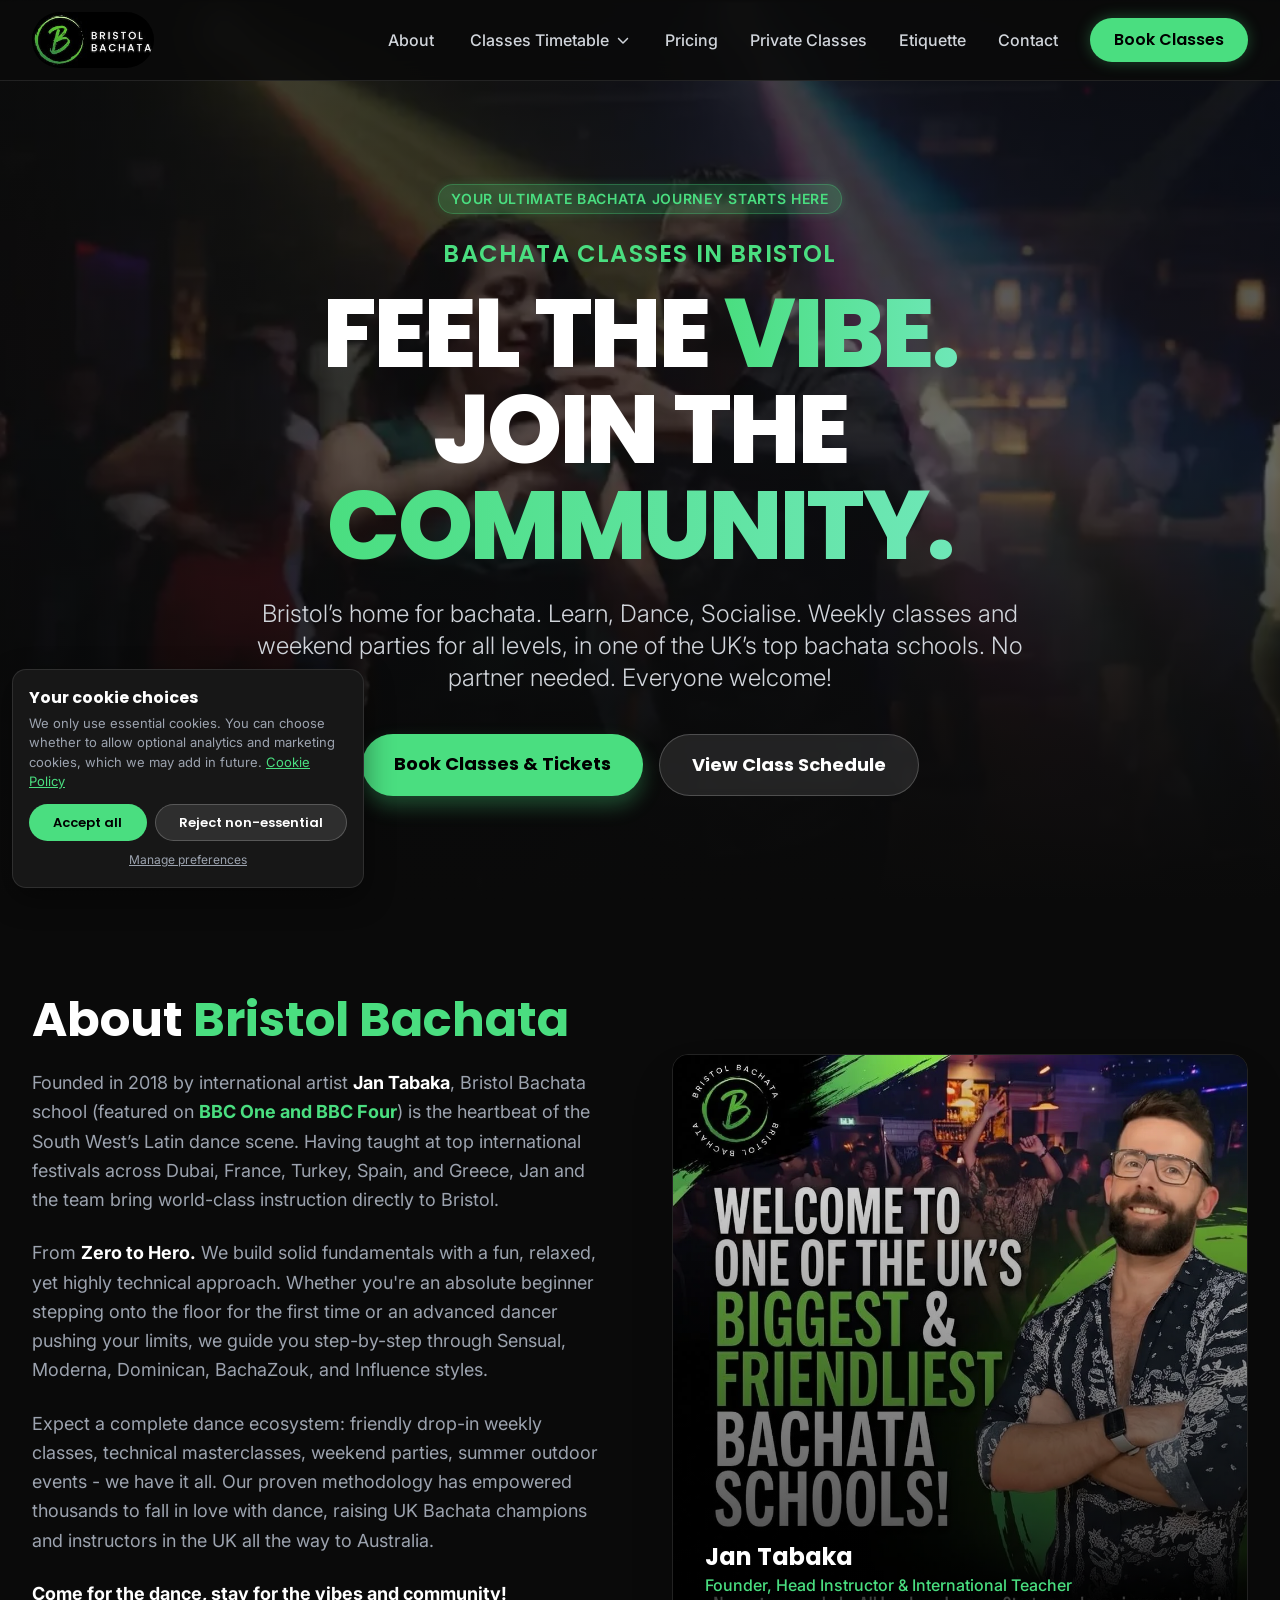
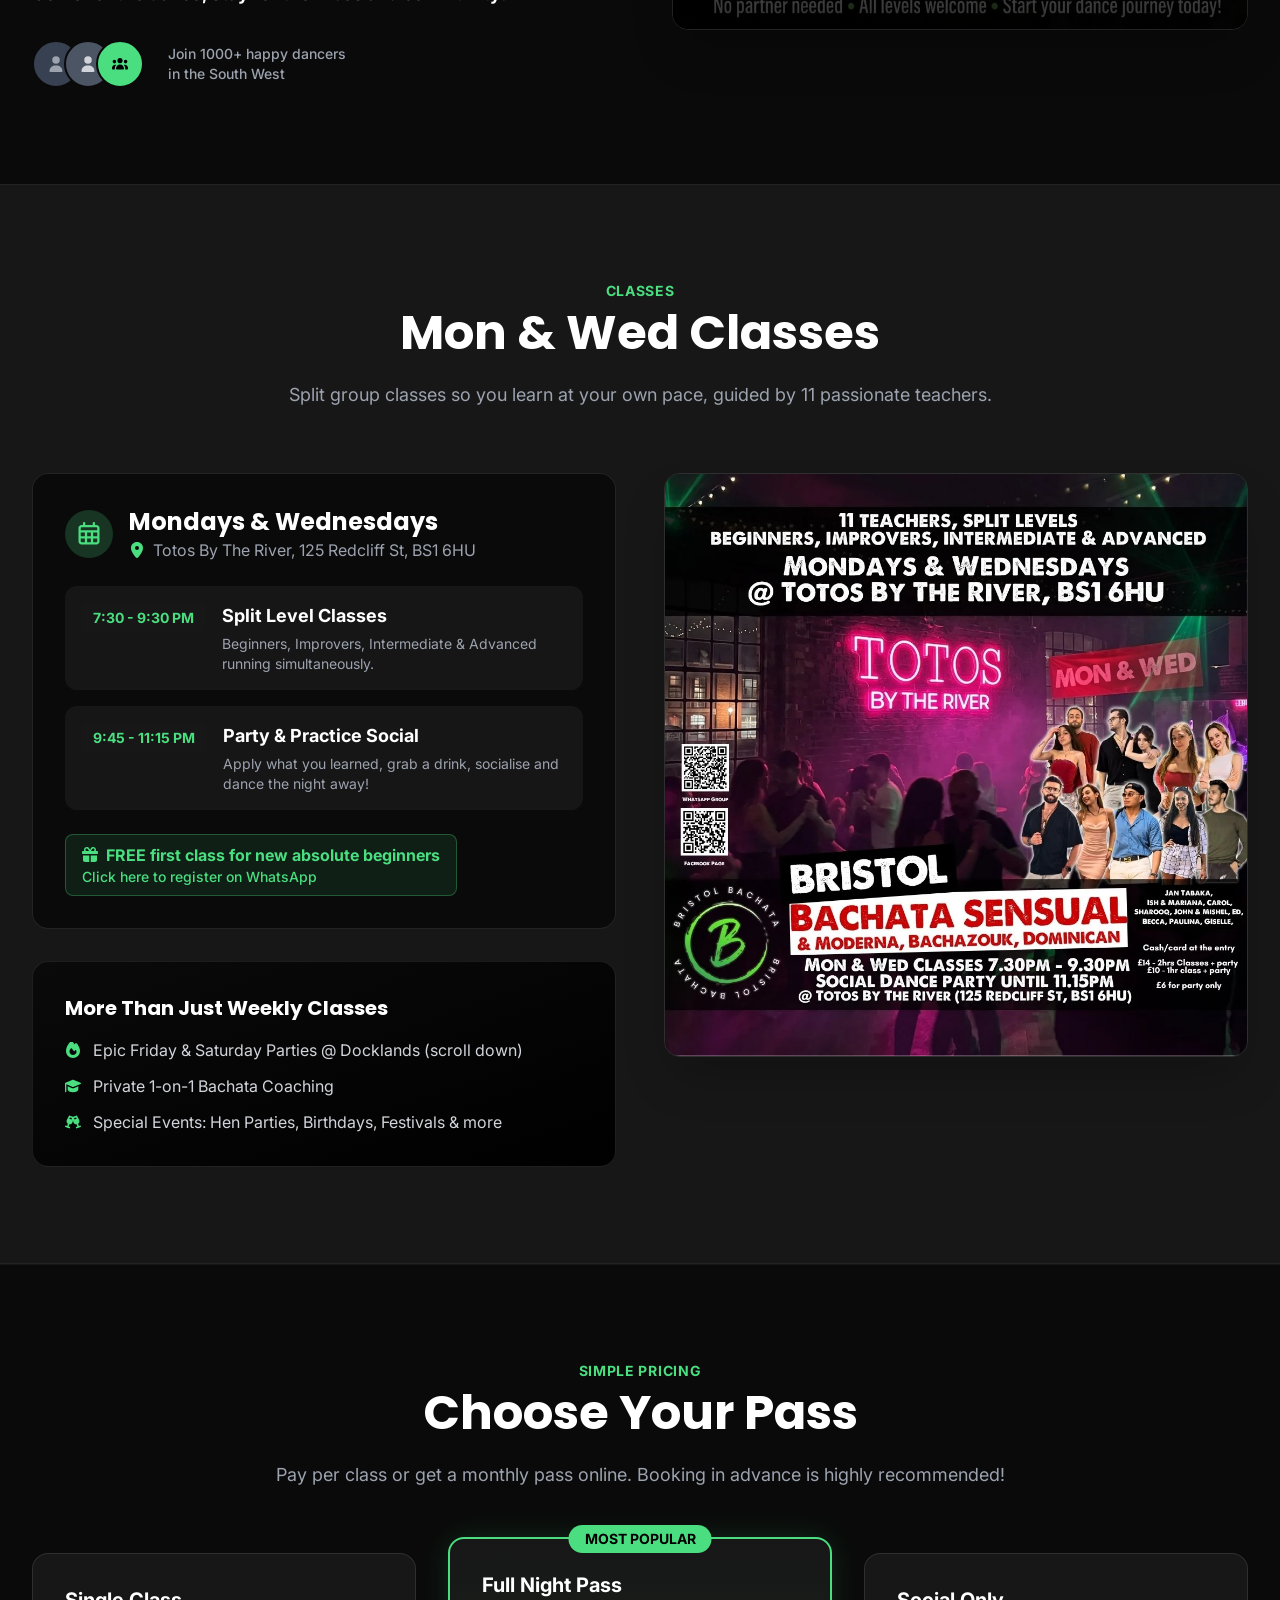
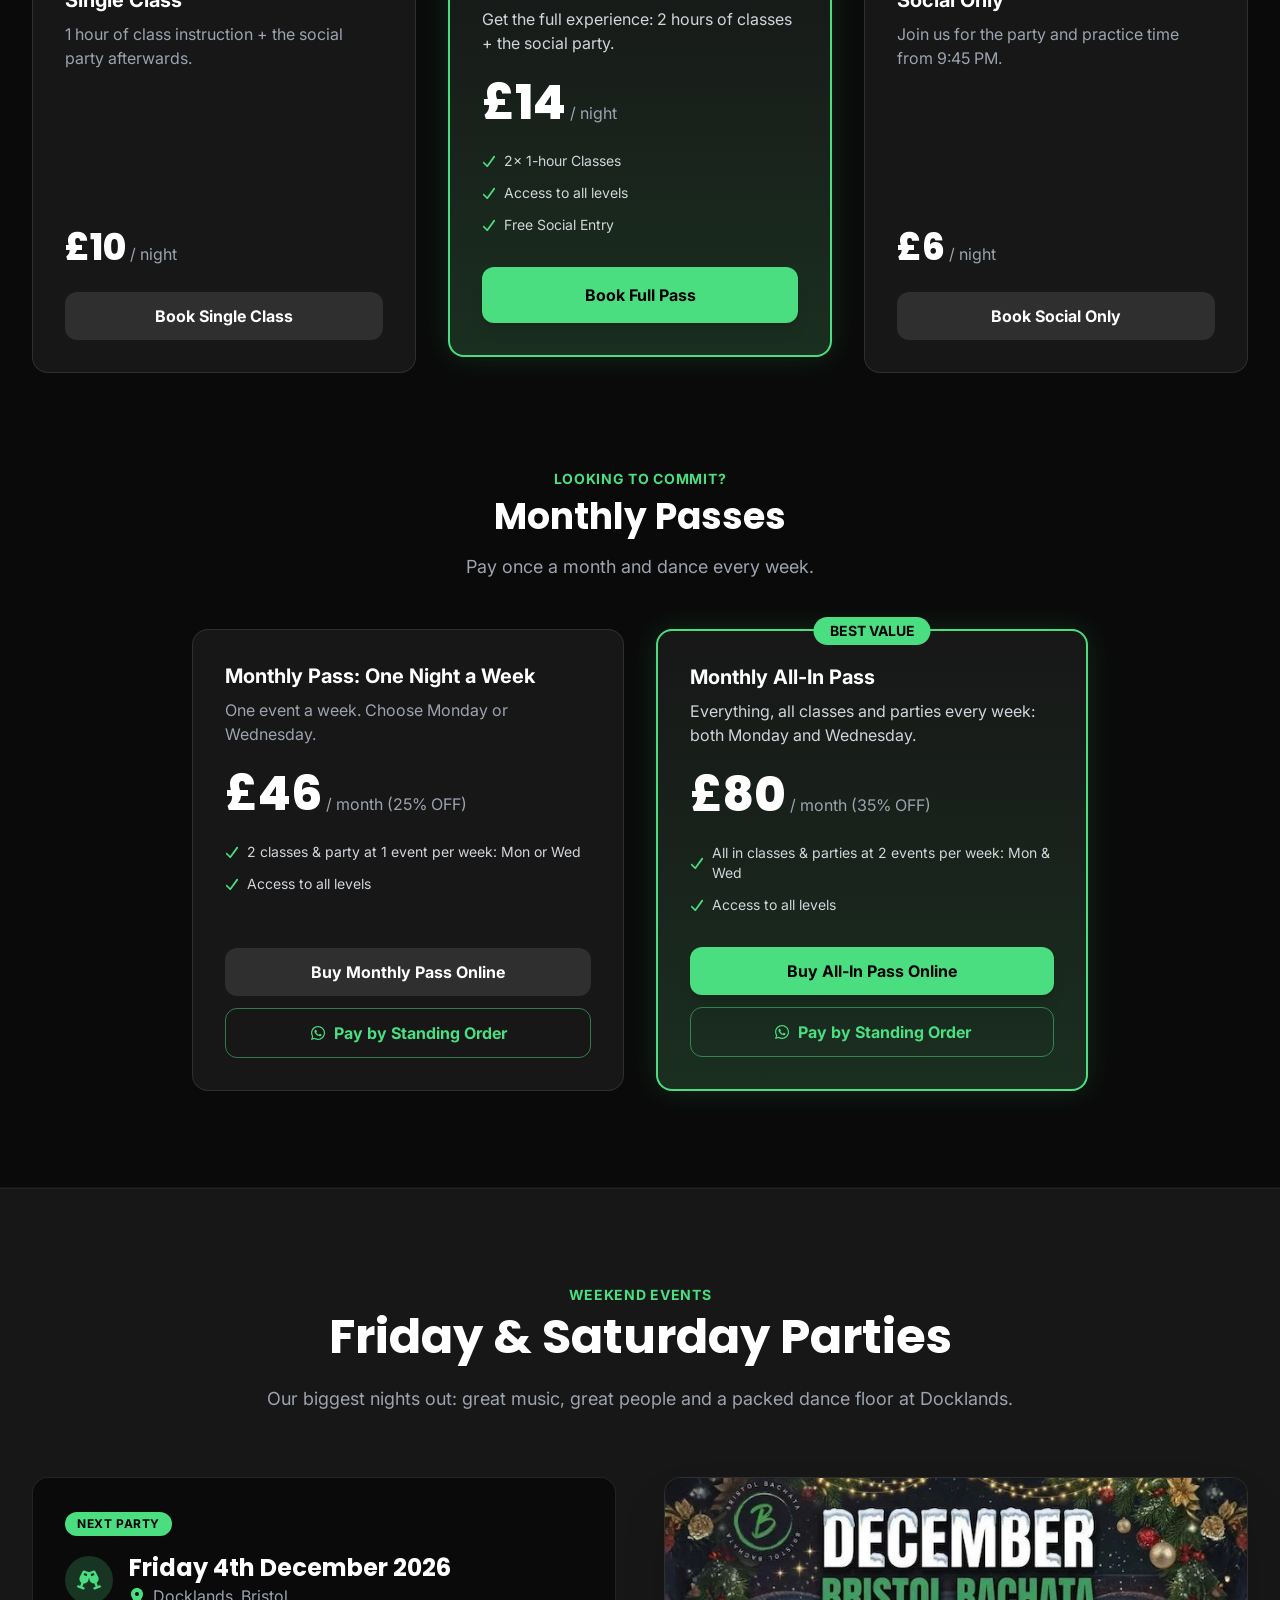
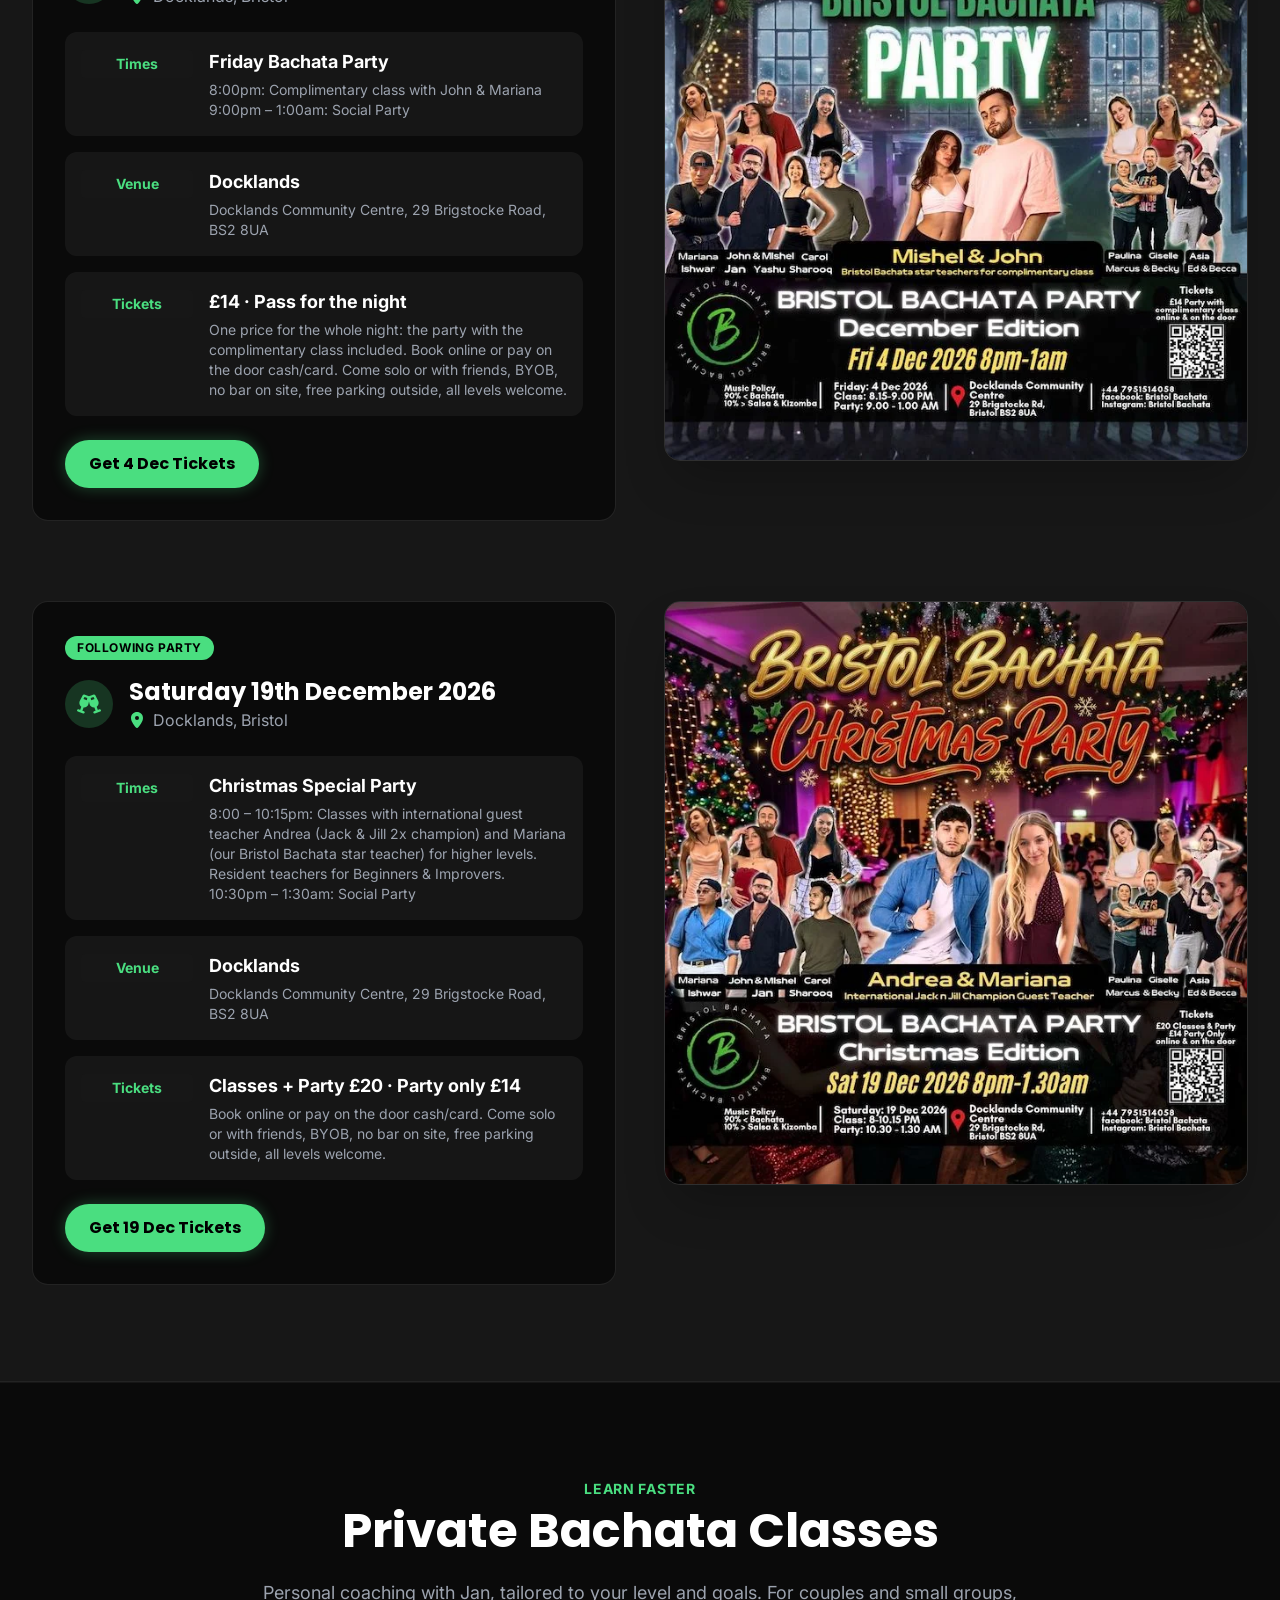
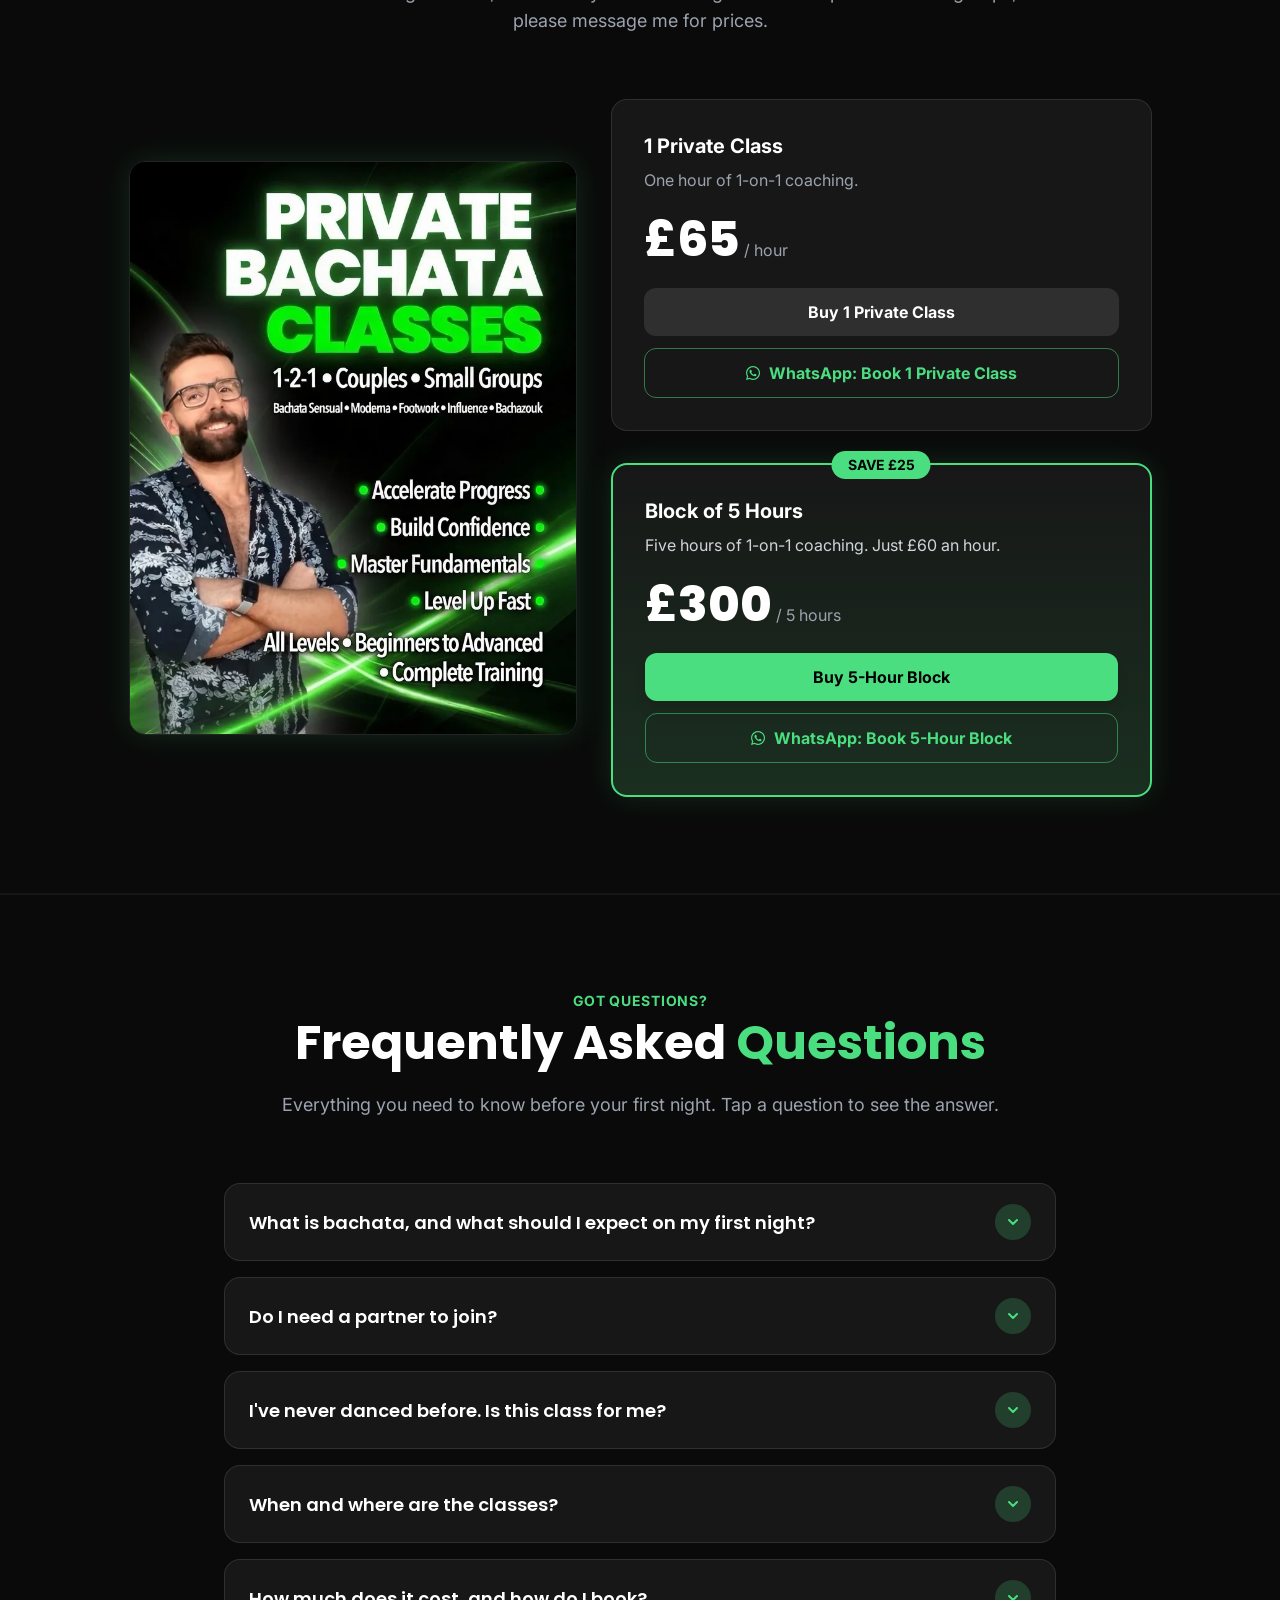
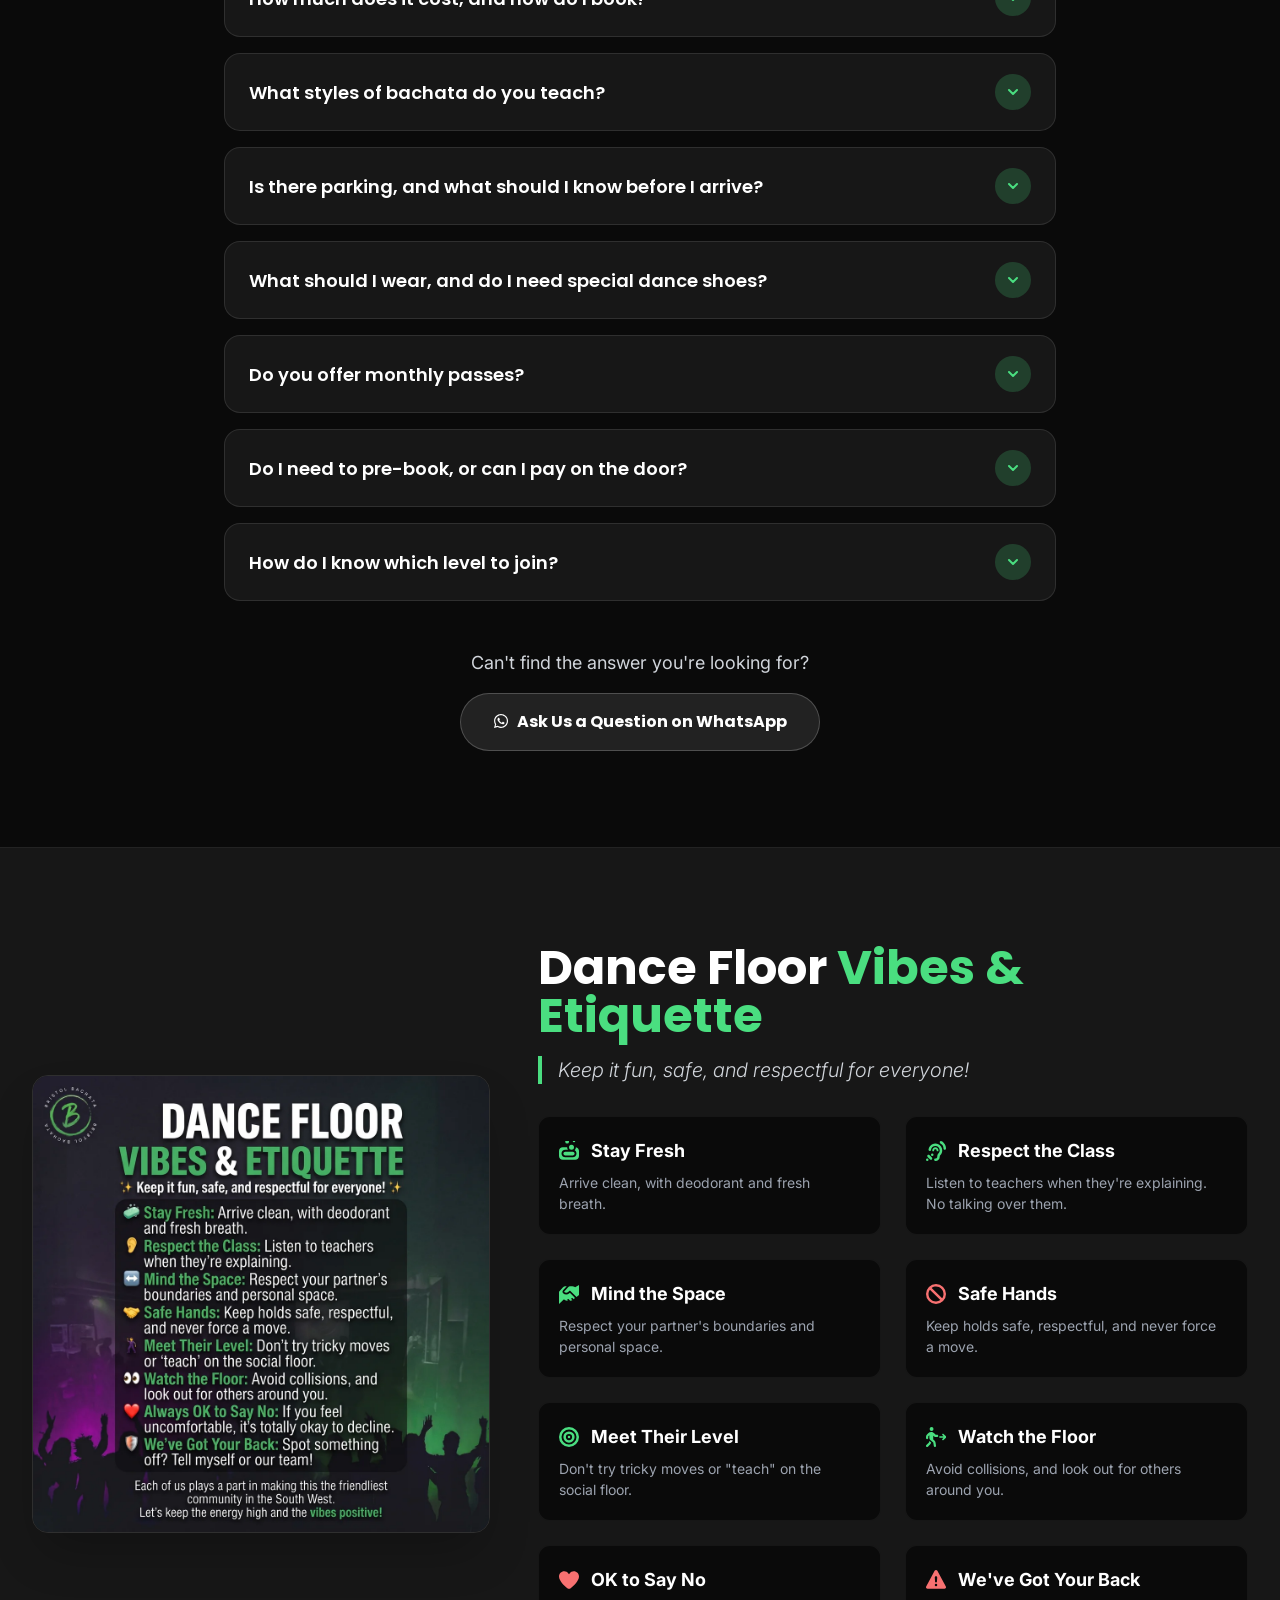
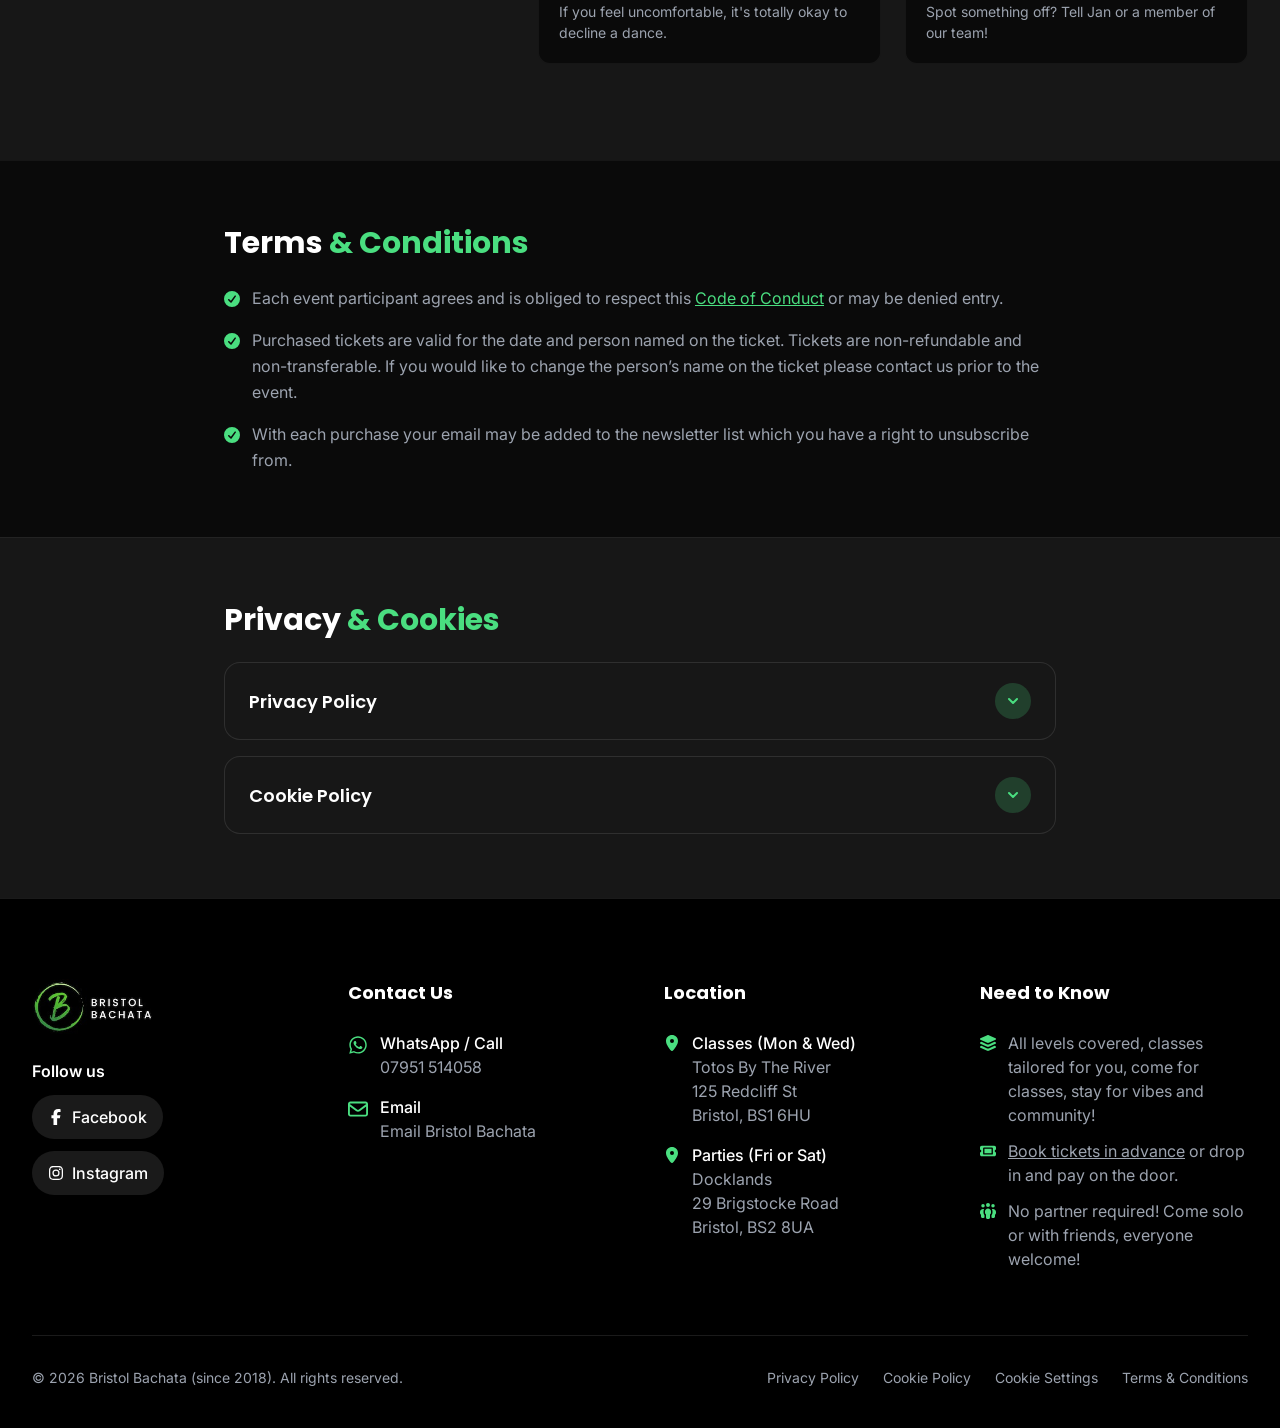
==== commit a8f169b7: "event update" ====
--- a/index.html
+++ b/index.html
@@ -176,14 +176,13 @@
       {
         "@context": "https://schema.org",
         "@type": "DanceEvent",
-        "name": "Bristol Bachata Friday Party – 6 November",
-        "startDate": "2026-11-06T20:00:00+00:00",
-        "endDate": "2026-11-07T01:30:00+00:00",
+        "name": "Bristol Bachata Friday Party – 4 December",
+        "startDate": "2026-12-04T20:00:00+00:00",
+        "endDate": "2026-12-05T01:00:00+00:00",
         "eventStatus": "https://schema.org/EventScheduled",
         "eventAttendanceMode": "https://schema.org/OfflineEventAttendanceMode",
-        "description": "Classes 8:00-10:15pm then social party 10:30pm-1:30am, 90% bachata plus salsa and kizomba. No partner needed, all levels welcome.",
-        "image": ["https://bristolbachata.co.uk/6Nov.webp"],
-        "performer": { "@type": "Person", "name": "DJ Jan (Jan Tabaka)" },
+        "description": "Complimentary class with John and Mariana from 8pm, then social party 9pm-1am. One £14 pass for the whole night. No partner needed, all levels welcome.",
+        "image": ["https://bristolbachata.co.uk/4dec.webp"],
         "location": {
           "@type": "Place",
           "name": "Docklands Community Centre",
@@ -196,22 +195,18 @@
           }
         },
         "organizer": { "@type": "Organization", "name": "Bristol Bachata", "url": "https://bristolbachata.co.uk/" },
-        "offers": [
-          { "@type": "Offer", "name": "Class + Party", "price": "20", "priceCurrency": "GBP", "validFrom": "2026-10-18T00:00:00+01:00", "url": "https://bristolbachata.sumupstore.com", "availability": "https://schema.org/InStock" },
-          { "@type": "Offer", "name": "Party only", "price": "14", "priceCurrency": "GBP", "validFrom": "2026-10-18T00:00:00+01:00", "url": "https://bristolbachata.sumupstore.com", "availability": "https://schema.org/InStock" }
-        ]
+        "offers": { "@type": "Offer", "name": "Party with complimentary class", "price": "14", "priceCurrency": "GBP", "validFrom": "2026-11-26T00:00:00+00:00", "url": "https://bristolbachata.sumupstore.com", "availability": "https://schema.org/InStock" }
       },
       {
         "@context": "https://schema.org",
         "@type": "DanceEvent",
-        "name": "Bristol Bachata Friday Party – 20 November",
-        "startDate": "2026-11-20T20:15:00+00:00",
-        "endDate": "2026-11-21T01:00:00+00:00",
+        "name": "Bristol Bachata Christmas Special Party – 19 December",
+        "startDate": "2026-12-19T20:00:00+00:00",
+        "endDate": "2026-12-20T01:30:00+00:00",
         "eventStatus": "https://schema.org/EventScheduled",
         "eventAttendanceMode": "https://schema.org/OfflineEventAttendanceMode",
-        "description": "Complimentary class 8:15-9pm then social party 9pm-1am, 90% bachata plus salsa and kizomba. No partner needed, all levels welcome.",
-        "image": ["https://bristolbachata.co.uk/20nov.webp"],
-        "performer": { "@type": "Person", "name": "DJ Jan (Jan Tabaka)" },
+        "description": "Classes 8-10:15pm with international guest teacher Andrea (Jack and Jill 2x champion) and Mariana for higher levels, resident teachers for beginners and improvers, then social party 10:30pm-1:30am. No partner needed, all levels welcome.",
+        "image": ["https://bristolbachata.co.uk/19dec.webp"],
         "location": {
           "@type": "Place",
           "name": "Docklands Community Centre",
@@ -224,7 +219,10 @@
           }
         },
         "organizer": { "@type": "Organization", "name": "Bristol Bachata", "url": "https://bristolbachata.co.uk/" },
-        "offers": { "@type": "Offer", "name": "Party with complimentary class", "price": "12", "priceCurrency": "GBP", "validFrom": "2026-10-18T00:00:00+01:00", "url": "https://bristolbachata.sumupstore.com", "availability": "https://schema.org/InStock" }
+        "offers": [
+          { "@type": "Offer", "name": "Classes + Party", "price": "20", "priceCurrency": "GBP", "validFrom": "2026-11-26T00:00:00+00:00", "url": "https://bristolbachata.sumupstore.com", "availability": "https://schema.org/InStock" },
+          { "@type": "Offer", "name": "Party only", "price": "14", "priceCurrency": "GBP", "validFrom": "2026-11-26T00:00:00+00:00", "url": "https://bristolbachata.sumupstore.com", "availability": "https://schema.org/InStock" }
+        ]
       }
     ]
     </script>
@@ -520,7 +518,7 @@
 
                 <div class="space-y-20">
 
-                    <!-- Fri 6 Nov -->
+                    <!-- Fri 4 Dec -->
                     <div class="grid grid-cols-1 lg:grid-cols-2 gap-12 items-start">
                         <div class="reveal bg-bbDark p-8 rounded-2xl border border-white/10 hover:border-bbGreen/50 transition-colors">
                             <span class="inline-block py-1 px-3 rounded-full bg-bbGreen text-black font-bold text-xs tracking-wider uppercase mb-4">Next Party</span>
@@ -529,7 +527,7 @@
                                     <svg class="icon text-2xl" aria-hidden="true"><use href="#i-champagne-glasses"/></svg>
                                 </div>
                                 <div>
-                                    <h3 class="text-2xl font-heading font-bold text-white">Friday 6th November 2026</h3>
+                                    <h3 class="text-2xl font-heading font-bold text-white">Friday 4th December 2026</h3>
                                     <p class="text-gray-400"><svg class="icon mr-2 text-bbGreen" aria-hidden="true"><use href="#i-location-dot"/></svg>Docklands, Bristol</p>
                                 </div>
                             </div>
@@ -538,7 +536,7 @@
                                     <div class="w-24 sm:w-28 flex-shrink-0 text-center whitespace-nowrap bg-bbCard text-bbGreen font-bold px-2 py-1 rounded text-sm mt-0.5">Times</div>
                                     <div class="min-w-0">
                                         <h4 class="text-lg font-bold text-white">Friday Bachata Party</h4>
-                                        <p class="text-gray-400 text-sm mt-1">8:00 – 10:15pm: Classes<br>10:30pm – 1:30am: Social Party (90% Bachata + Salsa &amp; Kizomba) with DJ Jan</p>
+                                        <p class="text-gray-400 text-sm mt-1">8:00pm: Complimentary class with John &amp; Mariana<br>9:00pm – 1:00am: Social Party</p>
                                     </div>
                                 </li>
                                 <li class="flex items-start gap-4 p-4 rounded-xl bg-white/5">
@@ -551,20 +549,20 @@
                                 <li class="flex items-start gap-4 p-4 rounded-xl bg-white/5">
                                     <div class="w-24 sm:w-28 flex-shrink-0 text-center whitespace-nowrap bg-bbCard text-bbGreen font-bold px-2 py-1 rounded text-sm mt-0.5">Tickets</div>
                                     <div class="min-w-0">
-                                        <h4 class="text-lg font-bold text-white">Class + Party £20 · Party only £14</h4>
-                                        <p class="text-gray-400 text-sm mt-1">Book online or pay on the door cash/card. Come solo or with friends, BYOB, no bar on site, free parking outside, all levels welcome.</p>
+                                        <h4 class="text-lg font-bold text-white">£14 · Pass for the night</h4>
+                                        <p class="text-gray-400 text-sm mt-1">One price for the whole night: the party with the complimentary class included. Book online or pay on the door cash/card. Come solo or with friends, BYOB, no bar on site, free parking outside, all levels welcome.</p>
                                     </div>
                                 </li>
                             </ul>
-                            <a href="https://bristolbachata.sumupstore.com" target="_blank" rel="noopener noreferrer" class="mt-6 inline-block text-center bg-bbGreen text-black hover:bg-bbGreenHover px-6 py-3 rounded-full font-heading font-bold transition-all transform hover:scale-105 shadow-[0_0_15px_rgba(74,222,128,0.3)]">Get 6 Nov Tickets</a>
+                            <a href="https://bristolbachata.sumupstore.com" target="_blank" rel="noopener noreferrer" class="mt-6 inline-block text-center bg-bbGreen text-black hover:bg-bbGreenHover px-6 py-3 rounded-full font-heading font-bold transition-all transform hover:scale-105 shadow-[0_0_15px_rgba(74,222,128,0.3)]">Get 4 Dec Tickets</a>
                         </div>
 
                         <div class="reveal">
-                            <img src="6Nov.webp" alt="Bristol Bachata party poster: Friday 6 November 2026 at Docklands Community Centre, Bristol" width="1080" height="1080" loading="lazy" decoding="async" class="w-full h-auto rounded-2xl border border-white/10 shadow-2xl">
-                        </div>
-                    </div>
-
-                    <!-- Fri 20 Nov -->
+                            <img src="4dec.webp" alt="Bristol Bachata party poster: Friday 4 December 2026 at Docklands Community Centre, Bristol" width="662" height="662" loading="lazy" decoding="async" class="w-full h-auto rounded-2xl border border-white/10 shadow-2xl">
+                        </div>
+                    </div>
+
+                    <!-- Sat 19 Dec -->
                     <div class="grid grid-cols-1 lg:grid-cols-2 gap-12 items-start">
                         <div class="reveal bg-bbDark p-8 rounded-2xl border border-white/10 hover:border-bbGreen/50 transition-colors">
                             <span class="inline-block py-1 px-3 rounded-full bg-bbGreen text-black font-bold text-xs tracking-wider uppercase mb-4">Following Party</span>
@@ -573,7 +571,7 @@
                                     <svg class="icon text-2xl" aria-hidden="true"><use href="#i-champagne-glasses"/></svg>
                                 </div>
                                 <div>
-                                    <h3 class="text-2xl font-heading font-bold text-white">Friday 20th November 2026</h3>
+                                    <h3 class="text-2xl font-heading font-bold text-white">Saturday 19th December 2026</h3>
                                     <p class="text-gray-400"><svg class="icon mr-2 text-bbGreen" aria-hidden="true"><use href="#i-location-dot"/></svg>Docklands, Bristol</p>
                                 </div>
                             </div>
@@ -581,8 +579,8 @@
                                 <li class="flex items-start gap-4 p-4 rounded-xl bg-white/5">
                                     <div class="w-24 sm:w-28 flex-shrink-0 text-center whitespace-nowrap bg-bbCard text-bbGreen font-bold px-2 py-1 rounded text-sm mt-0.5">Times</div>
                                     <div class="min-w-0">
-                                        <h4 class="text-lg font-bold text-white">Friday Bachata Party</h4>
-                                        <p class="text-gray-400 text-sm mt-1">8:15 – 9:00pm: Complimentary class<br>9:00pm – 1:00am: Social Party (90% Bachata + Salsa &amp; Kizomba) with DJ Jan</p>
+                                        <h4 class="text-lg font-bold text-white">Christmas Special Party</h4>
+                                        <p class="text-gray-400 text-sm mt-1">8:00 – 10:15pm: Classes with international guest teacher Andrea (Jack &amp; Jill 2x champion) and Mariana (our Bristol Bachata star teacher) for higher levels. Resident teachers for Beginners &amp; Improvers.<br>10:30pm – 1:30am: Social Party</p>
                                     </div>
                                 </li>
                                 <li class="flex items-start gap-4 p-4 rounded-xl bg-white/5">
@@ -595,25 +593,20 @@
                                 <li class="flex items-start gap-4 p-4 rounded-xl bg-white/5">
                                     <div class="w-24 sm:w-28 flex-shrink-0 text-center whitespace-nowrap bg-bbCard text-bbGreen font-bold px-2 py-1 rounded text-sm mt-0.5">Tickets</div>
                                     <div class="min-w-0">
-                                        <h4 class="text-lg font-bold text-white">£12 · Party with complimentary class</h4>
-                                        <p class="text-gray-400 text-sm mt-1">One price for the whole night, class included. Book online or pay on the door cash/card. Come solo or with friends, BYOB, no bar on site, free parking outside, all levels welcome.</p>
+                                        <h4 class="text-lg font-bold text-white">Classes + Party £20 · Party only £14</h4>
+                                        <p class="text-gray-400 text-sm mt-1">Book online or pay on the door cash/card. Come solo or with friends, BYOB, no bar on site, free parking outside, all levels welcome.</p>
                                     </div>
                                 </li>
                             </ul>
-                            <a href="https://bristolbachata.sumupstore.com" target="_blank" rel="noopener noreferrer" class="mt-6 inline-block text-center bg-bbGreen text-black hover:bg-bbGreenHover px-6 py-3 rounded-full font-heading font-bold transition-all transform hover:scale-105 shadow-[0_0_15px_rgba(74,222,128,0.3)]">Get 20 Nov Tickets</a>
+                            <a href="https://bristolbachata.sumupstore.com" target="_blank" rel="noopener noreferrer" class="mt-6 inline-block text-center bg-bbGreen text-black hover:bg-bbGreenHover px-6 py-3 rounded-full font-heading font-bold transition-all transform hover:scale-105 shadow-[0_0_15px_rgba(74,222,128,0.3)]">Get 19 Dec Tickets</a>
                         </div>
 
                         <div class="reveal">
-                            <img src="20nov.webp" alt="Bristol Bachata party poster: Friday 20 November 2026 at Docklands Community Centre, Bristol" width="1080" height="1080" loading="lazy" decoding="async" class="w-full h-auto rounded-2xl border border-white/10 shadow-2xl">
-                        </div>
-                    </div>
-                </div>
-
-                <div class="mt-16 max-w-3xl mx-auto text-center reveal">
-                    <div class="bg-gradient-to-br from-bbDark to-black p-6 rounded-2xl border border-white/10">
-                        <p class="text-gray-300"><svg class="icon text-bbGreen mr-2" aria-hidden="true"><use href="#i-calendar-plus"/></svg><strong class="text-white">Also coming up:</strong> Fri 4th Dec &amp; Sat 19th Dec. More details and posters coming soon.</p>
-                    </div>
-                </div>
+                            <img src="19dec.webp" alt="Bristol Bachata Christmas Special party poster: Saturday 19 December 2026 at Docklands Community Centre, Bristol" width="662" height="662" loading="lazy" decoding="async" class="w-full h-auto rounded-2xl border border-white/10 shadow-2xl">
+                        </div>
+                    </div>
+                </div>
+
             </div>
         </section>
 
